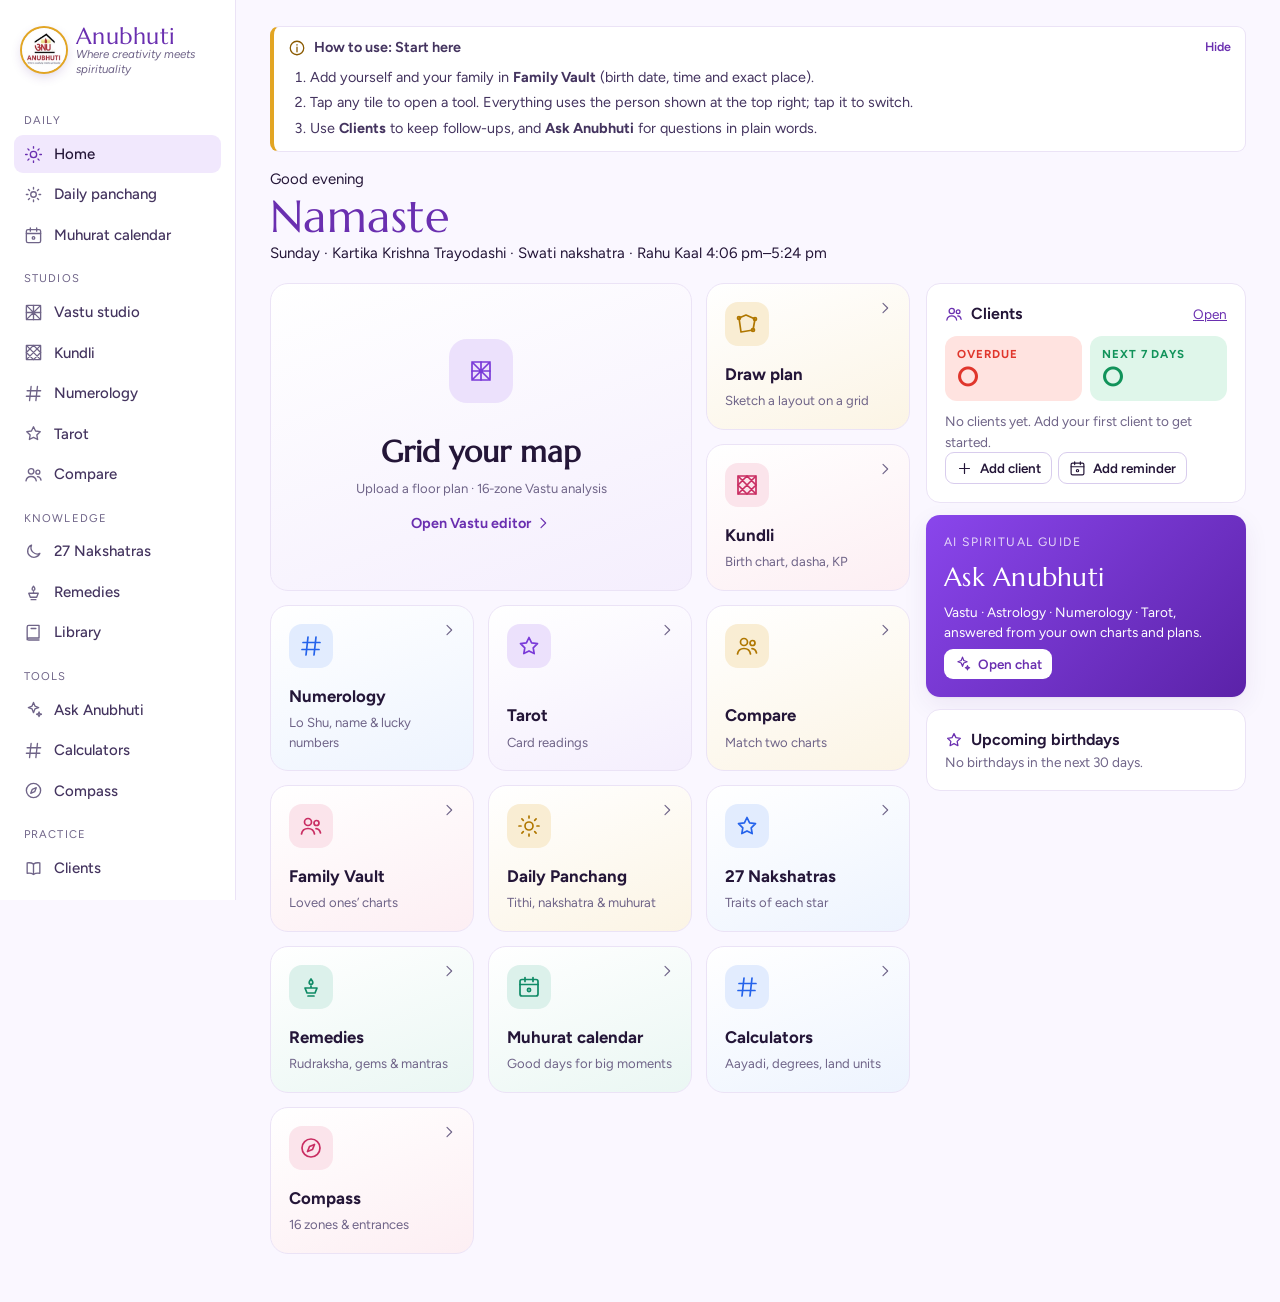
==== index.html @ c7dec397 "Publish Anubhuti Vastu, Jyotish, numerology and tarot studio as a static site for GitHub Pages (buil" ====
<!doctype html>
<html lang="en">
<head>
<meta charset="utf-8">
<meta name="viewport" content="width=device-width,initial-scale=1,viewport-fit=cover">
<style>:root{padding-top:env(safe-area-inset-top,0px);padding-bottom:env(safe-area-inset-bottom,0px)}[hidden]{display:none!important}img{max-width:100%}</style>
<link rel="manifest" href="manifest.webmanifest">
<link rel="icon" href="icon-192.png" type="image/png">
<link rel="apple-touch-icon" href="icon-192.png">
<meta name="apple-mobile-web-app-capable" content="yes">
<meta name="mobile-web-app-capable" content="yes">
<meta name="apple-mobile-web-app-title" content="Anubhuti">
<script>if ("serviceWorker" in navigator && (location.protocol === "https:" || location.hostname === "localhost")) navigator.serviceWorker.register("sw.js").catch(function () {});</script>
<title>Anubhuti</title>
<meta name="claude:viewport-fit-sides" content="cover">
<meta name="description" content="Anubhuti: Vastu, Jyotish, numerology and tarot studio. Where creativity meets spirituality. Panchang, kundli, dasha, floor plan analysis, muhurat and an AI guide.">
<meta name="theme-color" content="#faf7ff" media="(prefers-color-scheme: light)">
<meta name="theme-color" content="#130b22" media="(prefers-color-scheme: dark)">
<link rel="preconnect" href="https://fonts.googleapis.com">
<link rel="preconnect" href="https://fonts.gstatic.com" crossorigin>
<link rel="stylesheet" href="https://fonts.googleapis.com/css2?family=Figtree:wght@400;500;600;700&family=JetBrains+Mono:wght@400;500&family=Marcellus&family=Tiro+Devanagari+Hindi&display=swap">
<style>
/* Layout: a left rail of instruments + a working sheet; cards sit on drafting paper, dark mode is a night sky. */
:root {
  --bg: #faf7ff; --paper: #ffffff; --paper-2: #f8f4ff; --sunk: #f0eafa;
  --ink: #241638; --ink-2: #44345f; --muted: #6f6488; --line: #ebe3f6; --line-2: #d8cced;
  --saffron: #e2a523; --saffron-ink: #8a5a00; --saffron-soft: #fdf3dc;
  --indigo: #6a2fb0; --indigo-soft: #f1e8fd;
  --good: #11935a; --good-soft: #dff6ea; --warn: #c27c00; --warn-soft: #fff3d6; --bad: #e0362c; --bad-soft: #ffe3e0; --neutral-soft: #f1edf7;
  --el-water: #2f80ed; --el-air: #1fae6a; --el-fire: #f0532d; --el-earth: #e2a400; --el-space: #8a8fb0;
  --hero: linear-gradient(135deg, #ffffff 0%, #f6efff 55%, #fff6e3 100%);
  --brand-grad: linear-gradient(135deg, #8a46ec 0%, #5b22a8 100%);
  --font-display: 'Marcellus', 'Trajan Pro', Georgia, serif;
  --font-body: 'Figtree', 'Segoe UI', system-ui, -apple-system, sans-serif;
  --font-mono: 'JetBrains Mono', ui-monospace, 'SF Mono', Menlo, monospace;
  --font-deva: 'Tiro Devanagari Hindi', 'Noto Serif Devanagari', serif;
  --r: 10px; --r-sm: 7px;
  --shadow: 0 1px 2px rgba(20, 26, 46, .05), 0 6px 20px rgba(20, 26, 46, .06);
  --canvas-bg: #fbf9ff;
  --r: 14px; --r-sm: 9px;
  --shadow: 0 1px 2px rgba(60, 20, 110, .05), 0 8px 26px rgba(60, 20, 110, .07);
}
@media (prefers-color-scheme: dark) {
  :root:not([data-theme="light"]) {
    --bg: #130b22; --paper: #1d1233; --paper-2: #241840; --sunk: #170e2a;
    --ink: #f3eefc; --ink-2: #d8cdee; --muted: #a99cc4; --line: #33264d; --line-2: #46365f;
    --saffron: #f0bd4c; --saffron-ink: #f6cd6d; --saffron-soft: #3a2a10;
    --indigo: #c39bff; --indigo-soft: #2c1d4a;
    --good: #43c58c; --good-soft: #10301f; --warn: #e8b23f; --warn-soft: #362a0f; --bad: #f2695f; --bad-soft: #3a1614; --neutral-soft: #241a38;
    --el-water: #6aa3f0; --el-air: #52c597; --el-fire: #f27b57; --el-earth: #dcb04a; --el-space: #a3a9c0;
    --shadow: 0 1px 2px rgba(0, 0, 0, .3), 0 8px 24px rgba(0, 0, 0, .3);
    --canvas-bg: #160d27; --hero: linear-gradient(135deg, #24163d, #1d1233); --brand-grad: linear-gradient(135deg, #9a5cf5, #6a2fb0);
    color-scheme: dark;
  }
}
:root[data-theme="dark"] {
  --bg: #130b22; --paper: #1d1233; --paper-2: #241840; --sunk: #170e2a;
  --ink: #f3eefc; --ink-2: #d8cdee; --muted: #a99cc4; --line: #33264d; --line-2: #46365f;
  --saffron: #f0bd4c; --saffron-ink: #f6cd6d; --saffron-soft: #3a2a10;
  --indigo: #c39bff; --indigo-soft: #2c1d4a;
  --good: #43c58c; --good-soft: #10301f; --warn: #e8b23f; --warn-soft: #362a0f; --bad: #f2695f; --bad-soft: #3a1614; --neutral-soft: #241a38;
  --el-water: #6aa3f0; --el-air: #52c597; --el-fire: #f27b57; --el-earth: #dcb04a; --el-space: #a3a9c0;
  --shadow: 0 1px 2px rgba(0, 0, 0, .3), 0 8px 24px rgba(0, 0, 0, .3);
  --canvas-bg: #160d27; --hero: linear-gradient(135deg, #24163d, #1d1233); --brand-grad: linear-gradient(135deg, #9a5cf5, #6a2fb0);
  color-scheme: dark;
}

* { box-sizing: border-box; }
html, body { margin: 0; }
body { background: var(--bg) radial-gradient(circle at 100% 0, color-mix(in srgb, var(--indigo) 8%, transparent), transparent 45%) fixed, var(--bg) radial-gradient(circle at 0 100%, color-mix(in srgb, var(--saffron) 9%, transparent), transparent 45%) fixed; background-color: var(--bg); color: var(--ink); font-family: var(--font-body); font-size: 15px; line-height: 1.5; -webkit-font-smoothing: antialiased; }
body::before { content: ""; position: fixed; inset: 0 0 auto; height: env(safe-area-inset-top, 0px); z-index: 30; background: var(--bg); }
h1, h2, h3, h4 { margin: 0; text-wrap: balance; color: var(--ink); }
h1 { font-family: var(--font-display); font-weight: 400; font-size: clamp(1.7rem, 2.6vw, 2.2rem); letter-spacing: .01em; line-height: 1.15; }
h2 { font-family: var(--font-display); font-weight: 400; font-size: 1.35rem; letter-spacing: .01em; }
h3 { font-size: 1rem; font-weight: 650; }
h4 { font-size: .8rem; font-weight: 650; text-transform: uppercase; letter-spacing: .08em; color: var(--muted); }
p { margin: 0; }
a { color: var(--indigo); }
button, input, select, textarea { font: inherit; color: inherit; }
:focus-visible { outline: 2px solid var(--saffron); outline-offset: 2px; border-radius: 4px; }
.mono, .num { font-family: var(--font-mono); font-variant-numeric: tabular-nums; font-size: .92em; }
.deva { font-family: var(--font-deva); }
.muted { color: var(--muted); }
.small { font-size: .85rem; }
.tiny { font-size: .76rem; }
.nowrap { white-space: nowrap; }
.stack { display: flex; flex-direction: column; gap: 12px; }
.stack-sm { display: flex; flex-direction: column; gap: 6px; }
.row { display: flex; align-items: center; gap: 10px; flex-wrap: wrap; }
.row-between { display: flex; align-items: center; justify-content: space-between; gap: 10px; flex-wrap: wrap; }
.grow { flex: 1 1 auto; min-width: 0; }
.sr { position: absolute; width: 1px; height: 1px; overflow: hidden; clip: rect(0 0 0 0); white-space: nowrap; }

/* ---------- shell ---------- */
.app { display: grid; grid-template-columns: 236px minmax(0, 1fr); min-height: 100vh; }
.rail { position: sticky; top: env(safe-area-inset-top, 0px); height: calc(100vh - env(safe-area-inset-top, 0px) - env(safe-area-inset-bottom, 0px)); display: flex; flex-direction: column; gap: 4px; padding: 20px 14px 14px max(14px, env(safe-area-inset-left, 0px)); border-right: 1px solid var(--line); background: var(--paper); overflow-y: auto; }
.brand { display: flex; align-items: center; gap: 10px; padding: 4px 8px 18px; text-decoration: none; color: var(--ink); }
.brand-mark { width: 44px; height: 44px; flex: none; border-radius: 50%; box-shadow: 0 0 0 2px var(--saffron), 0 4px 12px rgba(80, 30, 140, .2); background: #fff; object-fit: cover; }
.brand-name { font-family: var(--font-display); font-size: 1.45rem; line-height: 1; letter-spacing: .02em; }
.brand-sub { color: var(--muted); font-size: .72rem; line-height: 1.25; font-style: italic; }
.brand-name { color: var(--indigo); }
.nav { display: flex; flex-direction: column; gap: 2px; }
.nav-label { font-size: .7rem; text-transform: uppercase; letter-spacing: .1em; color: var(--muted); padding: 14px 10px 4px; }
.nav a { display: flex; align-items: center; gap: 11px; padding: 8px 10px; border-radius: var(--r-sm); color: var(--ink-2); text-decoration: none; font-weight: 500; }
.nav a svg { width: 19px; height: 19px; flex: none; color: var(--muted); }
.nav a:hover { background: var(--paper-2); }
.nav a[aria-current="page"] { background: var(--indigo-soft); color: var(--ink); }
.nav a[aria-current="page"] svg { color: var(--indigo); }
.rail-foot { margin-top: auto; display: flex; flex-direction: column; gap: 8px; padding-top: 12px; }
.sync { display: flex; align-items: center; gap: 8px; font-size: .78rem; color: var(--muted); padding: 0 10px; }
.sync .dot { width: 7px; height: 7px; border-radius: 50%; background: var(--line-2); flex: none; }
.sync.cloud .dot { background: var(--good); }
.who { display: flex; align-items: center; gap: 10px; padding: 8px 10px; border-radius: var(--r-sm); border: 1px solid var(--line); background: var(--paper-2); cursor: pointer; text-align: left; width: 100%; }
.who:hover { border-color: var(--line-2); }
.avatar { width: 30px; height: 30px; border-radius: 50%; display: grid; place-items: center; font-weight: 700; font-size: .85rem; flex: none; background: var(--saffron-soft); color: var(--saffron-ink); }
.main { min-width: 0; padding-block: 26px 48px; padding-left: max(16px, env(safe-area-inset-left, 0px)); padding-right: max(16px, env(safe-area-inset-right, 0px)); }
.main-inner { max-width: 1240px; margin: 0 auto; padding: 0 clamp(0px, 2vw, 18px); }
.topbar { display: none; }
.tabbar { display: none; }

.page-head { display: flex; align-items: flex-end; justify-content: space-between; gap: 16px; flex-wrap: wrap; margin-bottom: 20px; }
.page-head .kicker { font-size: .78rem; text-transform: uppercase; letter-spacing: .12em; color: var(--saffron-ink); font-weight: 650; margin-bottom: 4px; }
.page-head p.lede { color: var(--muted); max-width: 62ch; margin-top: 6px; }

/* ---------- surfaces ---------- */
.card { background: var(--paper); border: 1px solid var(--line); border-radius: var(--r); padding: 18px; min-width: 0; }
.card.flat { box-shadow: none; }
.card.raised { box-shadow: var(--shadow); background: var(--hero); }
.card.raised .tithi-big { color: var(--saffron-ink); }
.card-head { display: flex; align-items: baseline; justify-content: space-between; gap: 10px; margin-bottom: 12px; flex-wrap: wrap; }
.grid { display: grid; gap: 16px; }
.g2 { grid-template-columns: repeat(2, minmax(0, 1fr)); }
.g3 { grid-template-columns: repeat(3, minmax(0, 1fr)); }
.g4 { grid-template-columns: repeat(4, minmax(0, 1fr)); }
.span2 { grid-column: span 2; }
.sep { height: 1px; background: var(--line); margin: 4px 0; border: 0; }
.kv { display: grid; grid-template-columns: auto 1fr; gap: 6px 16px; align-items: baseline; }
.kv dt { color: var(--muted); font-size: .85rem; }
.kv dd { margin: 0; font-weight: 550; min-width: 0; }
.stat { display: flex; flex-direction: column; gap: 2px; }
.stat .label { font-size: .74rem; text-transform: uppercase; letter-spacing: .09em; color: var(--muted); }
.stat .value { font-family: var(--font-display); font-size: 1.45rem; line-height: 1.2; }
.stat .sub { font-size: .82rem; color: var(--muted); }
.empty { text-align: center; padding: 36px 16px; color: var(--muted); display: flex; flex-direction: column; align-items: center; gap: 12px; }
.empty svg { width: 40px; height: 40px; color: var(--line-2); }
.note { font-size: .82rem; color: var(--muted); border-left: 2px solid var(--line-2); padding-left: 10px; }
.callout { border-radius: var(--r-sm); padding: 10px 12px; background: var(--paper-2); border: 1px solid var(--line); font-size: .9rem; }

/* ---------- controls ---------- */
.btn { display: inline-flex; align-items: center; justify-content: center; gap: 7px; padding: 8px 14px; border-radius: var(--r-sm); border: 1px solid var(--line-2); background: var(--paper); color: var(--ink); font-weight: 600; font-size: .9rem; cursor: pointer; text-decoration: none; white-space: nowrap; min-height: 36px; }
.btn:hover { background: var(--paper-2); }
.btn svg { width: 17px; height: 17px; flex: none; }
.btn.primary { background: var(--brand-grad); border-color: transparent; color: #fff; box-shadow: 0 4px 14px color-mix(in srgb, var(--indigo) 30%, transparent); }
.btn.wide { width: 100%; border-radius: 99px; min-height: 46px; font-size: 1rem; }
.btn.primary:hover { opacity: .9; }
.btn.accent { background: var(--saffron); border-color: var(--saffron); color: #1b1203; }
.btn.ghost { border-color: transparent; background: transparent; }
.btn.ghost:hover { background: var(--paper-2); }
.btn.danger { color: var(--bad); }
.btn.sm { padding: 5px 10px; min-height: 30px; font-size: .84rem; }
.btn.icon { padding: 7px; min-width: 36px; }
.btn[disabled] { opacity: .5; cursor: not-allowed; }
.field { display: flex; flex-direction: column; gap: 5px; min-width: 0; }
.field > span { font-size: .8rem; font-weight: 600; color: var(--ink-2); }
.input, select.input, textarea.input { width: 100%; padding: 8px 11px; border-radius: var(--r-sm); border: 1px solid var(--line-2); background: var(--paper); min-height: 38px; }
textarea.input { resize: vertical; min-height: 80px; line-height: 1.45; }
.input:focus { outline: 2px solid color-mix(in srgb, var(--saffron) 55%, transparent); outline-offset: 0; border-color: var(--saffron); }
.seg { display: inline-flex; padding: 3px; border-radius: 9px; background: var(--sunk); border: 1px solid var(--line); gap: 2px; flex-wrap: wrap; }
.seg button { border: 0; background: transparent; padding: 5px 11px; border-radius: 7px; font-weight: 600; font-size: .84rem; color: var(--muted); cursor: pointer; }
.seg button svg { width: 18px; height: 18px; display: block; }
.seg button[aria-pressed="true"] { background: var(--paper); color: var(--ink); box-shadow: 0 1px 2px rgba(0, 0, 0, .1); }
.check { display: flex; align-items: center; gap: 8px; font-size: .9rem; cursor: pointer; user-select: none; }
.check input { width: 16px; height: 16px; accent-color: var(--saffron); }
.chip { display: inline-flex; align-items: center; gap: 5px; padding: 2px 9px; border-radius: 99px; font-size: .76rem; font-weight: 650; background: var(--neutral-soft); color: var(--ink-2); white-space: nowrap; }
.chip.good { background: var(--good-soft); color: var(--good); }
.chip.ok, .chip.mixed, .chip.fair { background: var(--warn-soft); color: var(--warn); }
.chip.bad, .chip.avoid { background: var(--bad-soft); color: var(--bad); }
.chip.great { background: var(--good); color: #fff; }
.chip.accent { background: var(--saffron-soft); color: var(--saffron-ink); }
.dot-q { width: 9px; height: 9px; border-radius: 50%; display: inline-block; flex: none; }
.dot-q.good { background: var(--good); } .dot-q.ok, .dot-q.neutral { background: var(--warn); } .dot-q.bad, .dot-q.avoid { background: var(--bad); }

/* tables */
.table-wrap { overflow-x: auto; border: 1px solid var(--line); border-radius: var(--r-sm); }
table.t { width: 100%; border-collapse: collapse; font-size: .88rem; }
.t th { text-align: left; font-weight: 650; font-size: .74rem; text-transform: uppercase; letter-spacing: .07em; color: var(--muted); padding: 9px 12px; background: var(--paper-2); border-bottom: 1px solid var(--line); white-space: nowrap; }
.t td { padding: 9px 12px; border-bottom: 1px solid var(--line); vertical-align: top; }
.t tr:last-child td { border-bottom: 0; }
.t tr.now td { background: var(--saffron-soft); }

/* ---------- Today ---------- */
.hero-day { display: grid; grid-template-columns: minmax(0, 1.25fr) minmax(0, 1fr); gap: 16px; }
.tithi-big { font-family: var(--font-display); font-size: clamp(1.9rem, 3.4vw, 2.6rem); line-height: 1.05; }
.moon-phase { width: 74px; height: 74px; flex: none; }
.timeline { position: relative; height: 54px; border-radius: 8px; background: var(--sunk); overflow: hidden; border: 1px solid var(--line); }
.timeline .band { position: absolute; top: 0; bottom: 0; }
.timeline .tick { position: absolute; top: 0; bottom: 0; width: 1px; background: var(--line-2); }
.timeline .now { position: absolute; top: -2px; bottom: -2px; width: 2px; background: var(--ink); }
.timeline .now::after { content: ""; position: absolute; top: -4px; left: -4px; width: 10px; height: 10px; border-radius: 50%; background: var(--ink); }
.tl-labels { position: relative; height: 18px; font-size: .72rem; color: var(--muted); }
.tl-labels span { position: absolute; transform: translateX(-50%); white-space: nowrap; }
.legend { display: flex; gap: 14px; flex-wrap: wrap; font-size: .8rem; color: var(--muted); }
.legend i { display: inline-block; width: 10px; height: 10px; border-radius: 3px; margin-right: 5px; vertical-align: -1px; }
.chog { display: grid; grid-template-columns: repeat(8, minmax(0, 1fr)); gap: 4px; }
.chog div { border-radius: 6px; padding: 6px 4px; text-align: center; font-size: .74rem; border: 1px solid transparent; }
.chog .good { background: var(--good-soft); color: var(--good); } .chog .ok { background: var(--warn-soft); color: var(--warn); } .chog .bad { background: var(--bad-soft); color: var(--bad); }
.chog .is-now { border-color: var(--ink); font-weight: 700; }
.chog b { display: block; font-size: .8rem; }
.planet-strip { display: grid; grid-template-columns: repeat(9, minmax(0, 1fr)); gap: 6px; }
.planet-strip > div { background: var(--paper-2); border: 1px solid var(--line); border-radius: 8px; padding: 8px 6px; text-align: center; min-width: 0; }
.planet-strip .pg { font-family: var(--font-display); font-size: 1.05rem; }
.planet-strip .ps { font-size: .74rem; color: var(--muted); white-space: nowrap; overflow: hidden; text-overflow: ellipsis; }

/* ---------- Vastu ---------- */
.vastu { display: grid; grid-template-columns: minmax(0, 1fr) 360px; gap: 16px; align-items: start; }
.stage { position: relative; background: var(--canvas-bg); border: 1px solid var(--line); border-radius: var(--r); overflow: hidden; height: min(74vh, 760px); min-height: 420px; touch-action: none; }
.stage canvas { display: block; width: 100%; height: 100%; cursor: grab; }
.stage canvas.placing { cursor: crosshair; }
.stage-tools { position: absolute; top: 10px; left: 10px; display: flex; gap: 6px; flex-wrap: wrap; z-index: 2; }
.stage-tools.right { left: auto; right: 10px; }
.stage-tools .btn { background: color-mix(in srgb, var(--paper) 92%, transparent); backdrop-filter: blur(6px); }
.stage-hint { position: absolute; bottom: 10px; left: 50%; transform: translateX(-50%); background: var(--ink); color: var(--paper); padding: 6px 12px; border-radius: 99px; font-size: .8rem; z-index: 2; white-space: nowrap; max-width: calc(100% - 20px); overflow: hidden; text-overflow: ellipsis; }
.score-ring { width: 64px; height: 64px; flex: none; }
.panel { display: flex; flex-direction: column; gap: 14px; }
.panel .card { padding: 14px; }
.tabs { display: flex; flex-wrap: wrap; gap: 2px 4px; border-bottom: 1px solid var(--line); margin: -2px 0 12px; }
.tabs button { border: 0; background: none; padding: 8px 10px; font-weight: 600; color: var(--muted); border-bottom: 2px solid transparent; cursor: pointer; white-space: nowrap; font-size: .9rem; }
.tabs button[aria-selected="true"] { color: var(--ink); border-bottom-color: var(--saffron); }
.steps { display: flex; flex-direction: column; gap: 6px; }
.step { display: flex; align-items: center; gap: 10px; width: 100%; text-align: left; padding: 9px 10px; border-radius: 10px; border: 1px solid var(--line); background: var(--paper-2); cursor: pointer; font-weight: 600; font-size: .92rem; color: var(--ink-2); }
.step > svg { width: 18px; height: 18px; color: var(--muted); flex: none; }
.step .step-n { width: 26px; height: 26px; border-radius: 50%; display: grid; place-items: center; background: var(--sunk); color: var(--ink-2); font-size: .8rem; font-weight: 700; flex: none; }
.step .step-n svg { width: 15px; height: 15px; }
.step.ok .step-n { background: var(--good); color: #fff; }
.step.open { border-color: var(--saffron); background: var(--saffron-soft); color: var(--ink); box-shadow: inset 0 0 0 1px var(--saffron); }
.step.open .step-n:not(:has(svg)) { background: var(--saffron); color: #fff; }
.step-body { padding: 8px 4px 12px 8px; }
.dial { width: 132px; height: 132px; flex: none; touch-action: none; cursor: grab; }
.bars { display: flex; flex-direction: column; gap: 4px; }
.bar-row { display: grid; grid-template-columns: 38px minmax(0, 1fr) 48px; align-items: center; gap: 8px; font-size: .8rem; cursor: pointer; border-radius: 6px; padding: 2px 4px; }
.bar-row:hover, .bar-row.sel { background: var(--paper-2); }
.bar-row .track { position: relative; height: 14px; background: var(--sunk); border-radius: 4px; overflow: visible; }
.bar-row .fill { position: absolute; left: 0; top: 0; bottom: 0; border-radius: 4px; }
.bar-row .ideal { position: absolute; top: -3px; bottom: -3px; width: 2px; background: var(--ink); opacity: .55; }
.room-palette { display: grid; grid-template-columns: repeat(2, minmax(0, 1fr)); gap: 6px; }
.room-palette button { display: flex; align-items: center; gap: 7px; text-align: left; padding: 7px 9px; border-radius: 7px; border: 1px solid var(--line); background: var(--paper); cursor: pointer; font-size: .82rem; font-weight: 550; min-width: 0; }
.room-palette button span { overflow: hidden; text-overflow: ellipsis; white-space: nowrap; }
.room-palette button[aria-pressed="true"] { border-color: var(--saffron); background: var(--saffron-soft); }
.room-palette svg { width: 16px; height: 16px; flex: none; color: var(--muted); }
.issue { display: flex; gap: 9px; align-items: flex-start; font-size: .87rem; padding: 7px 0; border-bottom: 1px dashed var(--line); }
.issue:last-child { border-bottom: 0; }
.issue .dot-q { margin-top: 6px; }
.zone-card { border-left: 3px solid var(--line-2); padding-left: 12px; }

/* ---------- Kundli ---------- */
.charts { display: grid; grid-template-columns: repeat(2, minmax(0, 1fr)); gap: 16px; }
.chart-svg { width: 100%; height: auto; max-width: 440px; display: block; margin: 0 auto; }
.chart-svg text { font-family: var(--font-body); }
.dasha-list { display: flex; flex-direction: column; gap: 6px; }
.dasha-row { display: grid; grid-template-columns: 96px minmax(0, 1fr) auto; gap: 10px; align-items: center; padding: 7px 10px; border-radius: 8px; border: 1px solid var(--line); background: var(--paper); cursor: pointer; text-align: left; width: 100%; }
.dasha-row.now { border-color: var(--saffron); background: var(--saffron-soft); }
.dasha-row .bar { height: 6px; border-radius: 3px; background: var(--sunk); position: relative; overflow: hidden; }
.dasha-row .bar i { position: absolute; left: 0; top: 0; bottom: 0; background: var(--saffron); }
.yoga { display: flex; gap: 10px; padding: 10px 0; border-bottom: 1px solid var(--line); }
.yoga:last-child { border-bottom: 0; }

/* ---------- Numerology ---------- */
.loshu { display: grid; grid-template-columns: repeat(3, 1fr); gap: 6px; width: min(100%, 300px); aspect-ratio: 1; max-width: 100%; }
.loshu div { border-radius: 10px; display: grid; place-items: center; font-family: var(--font-display); font-size: 1.5rem; background: var(--paper-2); border: 1px solid var(--line); position: relative; }
.loshu div.has { background: var(--indigo-soft); border-color: color-mix(in srgb, var(--indigo) 30%, var(--line)); color: var(--ink); }
.loshu div.miss { color: var(--line-2); border-style: dashed; }
.loshu div small { position: absolute; top: 6px; right: 8px; font-family: var(--font-body); font-size: .7rem; color: var(--muted); }
.bignum { font-family: var(--font-display); font-size: 2.6rem; line-height: 1; color: var(--saffron-ink); }
.letters { display: flex; flex-wrap: wrap; gap: 3px; }
.letters span { display: inline-flex; flex-direction: column; align-items: center; min-width: 22px; padding: 3px 2px; border-radius: 5px; background: var(--paper-2); font-size: .8rem; font-weight: 600; }
.letters span i { font-style: normal; font-size: .68rem; color: var(--muted); font-family: var(--font-mono); }

/* ---------- Calendar ---------- */
.cal { display: grid; grid-template-columns: repeat(7, minmax(0, 1fr)); gap: 6px; }
.cal .dow { font-size: .72rem; text-transform: uppercase; letter-spacing: .08em; color: var(--muted); text-align: center; padding: 4px 0; }
.cal .day { min-height: 96px; border: 1px solid var(--line); border-radius: 8px; background: var(--paper); padding: 6px 7px; display: flex; flex-direction: column; gap: 2px; text-align: left; cursor: pointer; min-width: 0; }
.cal .day:hover { border-color: var(--line-2); }
.cal .day.today { border-color: var(--ink); box-shadow: inset 0 0 0 1px var(--ink); }
.cal .day.sel { background: var(--indigo-soft); }
.cal .day.lvl-great { background: color-mix(in srgb, var(--good) 22%, var(--paper)); }
.cal .day.lvl-good { background: var(--good-soft); }
.cal .day.lvl-avoid { opacity: .55; }
.cal .d { font-family: var(--font-display); font-size: 1.15rem; line-height: 1; }
.cal .tn { font-size: .7rem; color: var(--muted); overflow: hidden; text-overflow: ellipsis; white-space: nowrap; }
.cal .tags { display: flex; flex-wrap: wrap; gap: 3px; margin-top: auto; }
.cal .tags span { font-size: .62rem; font-weight: 700; padding: 1px 5px; border-radius: 4px; background: var(--saffron-soft); color: var(--saffron-ink); white-space: nowrap; overflow: hidden; text-overflow: ellipsis; max-width: 100%; }
.cal .blank { visibility: hidden; }

/* ---------- Ask ---------- */
.ask { display: grid; grid-template-columns: minmax(0, 1fr) 300px; gap: 16px; align-items: start; }
.chat { display: flex; flex-direction: column; gap: 14px; min-height: 360px; }
.msg { max-width: 82ch; }
.msg.user { align-self: flex-end; background: var(--indigo-soft); padding: 10px 14px; border-radius: 14px 14px 4px 14px; max-width: min(82ch, 90%); }
.msg.bot { align-self: flex-start; }
.msg.bot .body { line-height: 1.6; }
.msg.bot .body p + p, .msg.bot .body ul, .msg.bot .body ol { margin-top: 8px; }
.msg.bot .body ul, .msg.bot .body ol { padding-left: 20px; margin-bottom: 0; }
.msg.bot .body h3, .msg.bot .body h4 { margin-top: 10px; }
.msg .tools-used { font-size: .75rem; color: var(--muted); margin-top: 6px; }
.composer { position: sticky; bottom: 0; background: var(--bg); padding: 10px 0 0; }
.composer .box { display: flex; gap: 8px; align-items: flex-end; background: var(--paper); border: 1px solid var(--line-2); border-radius: 14px; padding: 8px; }
.composer textarea { flex: 1; border: 0; background: transparent; resize: none; min-height: 40px; max-height: 180px; padding: 8px; outline: none; }
.suggest { display: flex; flex-wrap: wrap; gap: 6px; }
.suggest button { border: 1px solid var(--line); background: var(--paper); border-radius: 99px; padding: 6px 12px; font-size: .84rem; cursor: pointer; text-align: left; }
.suggest button:hover { border-color: var(--saffron); }
.thinking { display: inline-flex; gap: 4px; align-items: center; color: var(--muted); font-size: .9rem; }
.thinking i { width: 6px; height: 6px; border-radius: 50%; background: var(--saffron); animation: pulse 1.2s infinite ease-in-out; }
.thinking i:nth-child(2) { animation-delay: .2s; } .thinking i:nth-child(3) { animation-delay: .4s; }
@keyframes pulse { 0%, 100% { opacity: .25; transform: scale(.8); } 50% { opacity: 1; transform: scale(1); } }

/* ---------- Compass ---------- */
.compass-wrap { display: grid; grid-template-columns: minmax(0, 1fr) 320px; gap: 16px; align-items: start; }
.compass-svg { width: min(100%, 520px); height: auto; display: block; margin: 0 auto; }

/* ---------- Library ---------- */
.lib-grid { display: grid; grid-template-columns: repeat(auto-fill, minmax(260px, 1fr)); gap: 12px; }
.lib-item { background: var(--paper); border: 1px solid var(--line); border-radius: var(--r-sm); padding: 14px; display: flex; flex-direction: column; gap: 6px; min-width: 0; }
.lib-item .t1 { display: flex; align-items: baseline; justify-content: space-between; gap: 8px; }

/* ---------- People ---------- */
.people { display: grid; grid-template-columns: repeat(auto-fill, minmax(260px, 1fr)); gap: 12px; }
.person { display: flex; gap: 12px; align-items: flex-start; }
.person.active { border-color: var(--saffron); box-shadow: inset 0 0 0 1px var(--saffron); }

/* ---------- sheet / toast ---------- */
.sheet-back { position: fixed; inset: 0; background: rgba(8, 11, 20, .45); z-index: 50; display: flex; align-items: center; justify-content: center; padding: max(16px, env(safe-area-inset-top, 0px)) max(16px, env(safe-area-inset-right, 0px)) max(16px, env(safe-area-inset-bottom, 0px)) max(16px, env(safe-area-inset-left, 0px)); }
.sheet { background: var(--paper); border-radius: 14px; border: 1px solid var(--line); box-shadow: var(--shadow); width: min(560px, 100%); max-height: 100%; overflow-y: auto; padding: 20px; }
.sheet h2 { margin-bottom: 14px; }
.sheet-actions { display: flex; justify-content: flex-end; gap: 8px; margin-top: 18px; flex-wrap: wrap; }
.toast { position: fixed; left: 50%; bottom: calc(24px + env(safe-area-inset-bottom, 0px)); transform: translateX(-50%); background: var(--ink); color: var(--paper); padding: 10px 16px; border-radius: 10px; z-index: 60; font-size: .9rem; max-width: min(520px, calc(100% - 32px)); box-shadow: var(--shadow); }
.combo { position: relative; }
.combo-list { position: absolute; left: 0; right: 0; top: calc(100% + 4px); background: var(--paper); border: 1px solid var(--line-2); border-radius: 8px; box-shadow: var(--shadow); max-height: 240px; overflow-y: auto; z-index: 5; }
.combo-list button { display: block; width: 100%; text-align: left; padding: 7px 11px; border: 0; background: none; cursor: pointer; font-size: .88rem; }
.combo-list button:hover, .combo-list button.hi { background: var(--paper-2); }

/* ---------- responsive ---------- */
@media (max-width: 1100px) {
  .vastu { grid-template-columns: minmax(0, 1fr); }
  .ask { grid-template-columns: minmax(0, 1fr); }
  .compass-wrap { grid-template-columns: minmax(0, 1fr); }
  .g4 { grid-template-columns: repeat(2, minmax(0, 1fr)); }
}
@media (max-width: 900px) {
  .app { grid-template-columns: minmax(0, 1fr); }
  .rail { display: none; }
  .topbar { display: flex; align-items: center; justify-content: space-between; gap: 10px; position: sticky; top: env(safe-area-inset-top, 0px); z-index: 20; background: color-mix(in srgb, var(--bg) 92%, transparent); backdrop-filter: blur(8px); padding: 10px max(16px, env(safe-area-inset-right, 0px)) 10px max(16px, env(safe-area-inset-left, 0px)); border-bottom: 1px solid var(--line); }
  .topbar .brand { padding: 0; }
  .topbar .brand-mark { width: 30px; height: 30px; }
  .topbar .who { width: auto; padding: 4px 10px 4px 4px; }
  .main { padding-block: 18px calc(88px + env(safe-area-inset-bottom, 0px)); }
  .tabbar { display: grid; grid-template-columns: repeat(6, minmax(0, 1fr)); position: fixed; left: 0; right: 0; bottom: 0; z-index: 25; background: var(--paper); border-top: 1px solid var(--line); padding: 6px max(6px, env(safe-area-inset-right, 0px)) calc(6px + env(safe-area-inset-bottom, 0px)) max(6px, env(safe-area-inset-left, 0px)); }
  .tabbar a, .tabbar button { display: flex; flex-direction: column; align-items: center; gap: 2px; padding: 4px 2px; font-size: .68rem; font-weight: 600; color: var(--muted); text-decoration: none; border: 0; background: none; cursor: pointer; }
  .tabbar svg { width: 21px; height: 21px; }
  .tabbar [aria-current="page"] { color: var(--ink); }
  .tabbar [aria-current="page"] svg { color: var(--saffron); }
  .hero-day, .charts, .g2, .g3 { grid-template-columns: minmax(0, 1fr); }
  .span2 { grid-column: auto; }
  .planet-strip { grid-template-columns: repeat(5, minmax(0, 1fr)); }
  .stage { height: 62vh; min-height: 360px; }
  .cal .day { min-height: 64px; padding: 4px; }
  .cal .tn { display: none; }
  .cal .tags span { font-size: 0; width: 7px; height: 7px; padding: 0; border-radius: 50%; background: var(--saffron); }
}
@media (max-width: 520px) {
  .g4 { grid-template-columns: minmax(0, 1fr); }
  .chog { grid-template-columns: repeat(4, minmax(0, 1fr)); }
  .planet-strip { grid-template-columns: repeat(3, minmax(0, 1fr)); }
  .room-palette { grid-template-columns: minmax(0, 1fr); }
  .dasha-row { grid-template-columns: 78px minmax(0, 1fr); }
  .dasha-row > :last-child { grid-column: 1 / -1; }
}
@media (prefers-reduced-motion: reduce) { * { animation: none !important; transition: none !important; } }
@media print { .rail, .tabbar, .topbar, .no-print { display: none !important; } .app { display: block; } body { background: #fff; } }

/* ---------- Anubhuti additions ---------- */
#guide:empty { display: none; }
.guide { background: var(--paper); border: 1px solid var(--line); border-left: 4px solid var(--saffron); border-radius: var(--r-sm); padding: 10px 14px; margin-bottom: 16px; font-size: .9rem; }
.guide summary { cursor: pointer; display: flex; align-items: center; gap: 8px; font-weight: 650; color: var(--ink-2); list-style: none; }
.guide summary::-webkit-details-marker { display: none; }
.guide summary svg { width: 18px; height: 18px; color: var(--saffron-ink); }
.guide summary::after { content: "Show"; margin-left: auto; font-size: .78rem; color: var(--indigo); font-weight: 600; }
.guide[open] summary::after { content: "Hide"; }
.guide ol { margin: 8px 0 2px; padding-left: 22px; display: grid; gap: 4px; color: var(--ink-2); }
.page-head.center { justify-content: center; text-align: center; }
.page-head.center .lede { margin-left: auto; margin-right: auto; }
.home-hero { margin-bottom: 18px; }
.home-hero h1 { font-size: clamp(2rem, 4vw, 2.8rem); color: var(--indigo); }
.home-grid { display: grid; grid-template-columns: minmax(0, 1fr) 320px; gap: 16px; align-items: start; }
.tiles { display: grid; grid-template-columns: repeat(3, minmax(0, 1fr)); gap: 14px; }
.tile { position: relative; display: flex; flex-direction: column; gap: 4px; padding: 18px; min-height: 136px; border-radius: 18px; border: 1px solid var(--line); text-decoration: none; color: var(--ink); background: var(--paper); transition: transform .15s ease, box-shadow .15s ease; }
.tile:hover { transform: translateY(-2px); box-shadow: var(--shadow); }
.tile.big { grid-column: span 2; grid-row: span 2; justify-content: center; align-items: center; text-align: center; min-height: 286px; }
.tile.big .tile-t { font-family: var(--font-display); font-size: 1.9rem; }
.tile-ic { width: 44px; height: 44px; border-radius: 13px; display: grid; place-items: center; margin-bottom: auto; }
.tile.big .tile-ic { width: 64px; height: 64px; border-radius: 18px; margin: 0 0 10px; }
.tile-ic svg { width: 24px; height: 24px; }
.tile-t { font-weight: 700; font-size: 1.05rem; margin-top: 12px; }
.tile-s { font-size: .82rem; color: var(--muted); }
.tile-go { position: absolute; top: 16px; right: 16px; color: var(--muted); }
.tile-go svg, .tile-cta svg { width: 16px; height: 16px; }
.tile-cta { margin-top: 10px; display: inline-flex; gap: 4px; align-items: center; font-weight: 650; color: var(--indigo); font-size: .9rem; }
.tone-violet { background: linear-gradient(160deg, var(--paper), color-mix(in srgb, #8a46ec 9%, var(--paper))); } .tone-violet .tile-ic { background: color-mix(in srgb, #8a46ec 16%, var(--paper)); color: #7a3ad8; }
.tone-gold { background: linear-gradient(160deg, var(--paper), color-mix(in srgb, #e2a523 12%, var(--paper))); } .tone-gold .tile-ic { background: color-mix(in srgb, #e2a523 20%, var(--paper)); color: #b07700; }
.tone-rose { background: linear-gradient(160deg, var(--paper), color-mix(in srgb, #e5487a 9%, var(--paper))); } .tone-rose .tile-ic { background: color-mix(in srgb, #e5487a 15%, var(--paper)); color: #c92d62; }
.tone-sky { background: linear-gradient(160deg, var(--paper), color-mix(in srgb, #3b82f6 9%, var(--paper))); } .tone-sky .tile-ic { background: color-mix(in srgb, #3b82f6 15%, var(--paper)); color: #2563eb; }
.tone-mint { background: linear-gradient(160deg, var(--paper), color-mix(in srgb, #16a37a 9%, var(--paper))); } .tone-mint .tile-ic { background: color-mix(in srgb, #16a37a 15%, var(--paper)); color: #0f8a66; }
.side-card h3 { display: flex; align-items: center; gap: 8px; }
.side-card h3 svg { width: 18px; height: 18px; color: var(--indigo); }
.mini-stat { border-radius: 12px; padding: 10px 12px; display: flex; flex-direction: column; }
.mini-stat span { font-size: .72rem; text-transform: uppercase; letter-spacing: .08em; font-weight: 700; }
.mini-stat b { font-family: var(--font-display); font-size: 1.6rem; line-height: 1.1; }
.mini-stat.bad { background: var(--bad-soft); color: var(--bad); } .mini-stat.good { background: var(--good-soft); color: var(--good); }
.ask-card { display: flex; flex-direction: column; gap: 6px; background: var(--brand-grad); color: #fff; border: 0; text-decoration: none; box-shadow: var(--shadow); }
.ask-card h2 { color: #fff; font-size: 1.6rem; }
.spreads { display: grid; grid-template-columns: repeat(auto-fill, minmax(170px, 1fr)); gap: 10px; }
.spread { text-align: left; padding: 12px 14px; border-radius: 14px; border: 1px solid var(--line); background: var(--paper); cursor: pointer; display: flex; flex-direction: column; gap: 2px; }
.spread span { font-size: .78rem; color: var(--muted); }
.spread[aria-pressed="true"] { border-color: var(--indigo); box-shadow: inset 0 0 0 1px var(--indigo); background: var(--indigo-soft); }
.tspread { display: flex; flex-wrap: wrap; justify-content: center; gap: 16px; padding: 10px 0; }
.tslot { display: flex; flex-direction: column; align-items: center; gap: 6px; width: 132px; animation: deal .45s ease both; }
@keyframes deal { from { opacity: 0; transform: translateY(14px) rotateY(80deg); } to { opacity: 1; transform: none; } }
.tpos { font-size: .74rem; font-weight: 700; color: var(--indigo); text-align: center; min-height: 2.2em; }
.tcard { width: 120px; aspect-ratio: 5 / 8; max-width: 100%; border-radius: 12px; padding: 6px; background: linear-gradient(160deg, #fff, #f6efff); border: 2px solid color-mix(in srgb, var(--cc) 60%, #d9b45a); box-shadow: 0 6px 16px rgba(60, 20, 110, .15); color: var(--cc); }
.tcard .tc-in { height: 100%; border: 1px solid color-mix(in srgb, #d9b45a 70%, transparent); border-radius: 8px; display: flex; flex-direction: column; align-items: center; justify-content: space-between; padding: 8px 4px; position: relative; }
.tcard svg { width: 56px; height: 56px; }
.tc-num { font-family: var(--font-display); font-size: 1.1rem; }
.tc-name { font-size: .7rem; font-weight: 700; text-align: center; color: #3a2a55; line-height: 1.2; }
.tcard.rev .tc-in { transform: rotate(180deg); }
.tcard.back { background: radial-gradient(circle, #e9c46a 0 6%, transparent 7%), repeating-conic-gradient(from 0deg, #5b22a8 0 15deg, #7a3ad8 15deg 30deg); border-color: #e2a523; }
.tcard.back .tc-in { visibility: hidden; }
.tmeanings { margin-top: 6px; }
.ai-body { margin-top: 6px; line-height: 1.6; }
.ai-body p + p { margin-top: 8px; }
.compare-form { max-width: 980px; margin: 0 auto; }
.score-card h2 { color: var(--indigo); }
.ring-big { --p: 50; width: 110px; height: 110px; border-radius: 50%; flex: none; display: grid; place-items: center; background: conic-gradient(var(--indigo) calc(var(--p) * 1%), var(--sunk) 0); }
.ring-big span { width: 86px; height: 86px; border-radius: 50%; background: var(--paper); display: grid; place-items: center; font-family: var(--font-display); font-size: 1.8rem; }
.ring-big small { font-size: .8rem; color: var(--muted); }
.bday-strip { display: flex; gap: 10px; overflow-x: auto; padding-bottom: 6px; margin-bottom: 14px; }
.bday { display: flex; gap: 8px; align-items: center; padding: 8px 12px; border-radius: 99px; background: var(--saffron-soft); border: 1px solid color-mix(in srgb, var(--saffron) 40%, transparent); white-space: nowrap; }
.lib-item.nak.mine { border-color: var(--saffron); box-shadow: inset 0 0 0 1px var(--saffron); }
.remedy { border: 1px solid var(--line); border-radius: 12px; padding: 12px; background: var(--paper-2); display: flex; flex-direction: column; gap: 8px; }
.client { display: flex; gap: 12px; padding: 12px 0; border-bottom: 1px dashed var(--line); }
.client:last-child { border-bottom: 0; }
.empty.dashed { border: 2px dashed var(--line-2); background: transparent; }
.milan-tabs { position: sticky; top: 0; background: var(--paper); z-index: 1; }
.milan-tabs button { font-size: .78rem; letter-spacing: .06em; }
.milan-tabs button[aria-selected="true"] { border-bottom-color: var(--bad); }
.milan-text { max-width: 70ch; margin: 0 auto; font-size: 1rem; line-height: 1.7; text-align: justify; }
.milan-total { font-family: var(--font-display); font-size: 1.8rem; color: var(--indigo); margin-right: 2px; }
.milan-t tbody tr:nth-child(odd) td { background: var(--paper-2); }
.milan-t tfoot td { padding: 12px; border-top: 2px solid var(--line-2); }
@media (max-width: 1100px) { .home-grid { grid-template-columns: minmax(0, 1fr); } }
@media (max-width: 760px) { .tiles { grid-template-columns: repeat(2, minmax(0, 1fr)); } .tile.big { grid-row: auto; min-height: 200px; } }
@media (max-width: 420px) { .tslot { width: 104px; } .tcard { width: 96px; } .tcard svg { width: 42px; height: 42px; } }
@media (max-width: 900px) {
  .tabs { flex-wrap: wrap; overflow: visible; border-bottom: 0; gap: 6px; margin-bottom: 14px; }
  .tabs button { border: 1px solid var(--line); border-radius: 99px; padding: 6px 12px; background: var(--paper); font-size: .84rem; }
  .tabs button[aria-selected="true"] { background: var(--indigo-soft); border-color: var(--indigo); color: var(--indigo); }
  .milan-tabs { position: static; }
}
@media (max-width: 900px) { :where(button, a, input, select, textarea, summary) { scroll-margin-top: 84px; scroll-margin-bottom: 100px; } }

</style>
</head>
<body>
<div id="root"><noscript>Anubhuti needs JavaScript to run.</noscript></div>
<script>
/* ---- data.js ---- */
/* Anubhuti — reference data. Traditional associations; schools differ. */
(function (G) {
  const D = (G.Disha = G.Disha || {});

  D.SIGNS = [
    { en: 'Aries', sa: 'Mesha', lord: 'Mars', el: 'Fire' },
    { en: 'Taurus', sa: 'Vrishabha', lord: 'Venus', el: 'Earth' },
    { en: 'Gemini', sa: 'Mithuna', lord: 'Mercury', el: 'Air' },
    { en: 'Cancer', sa: 'Karka', lord: 'Moon', el: 'Water' },
    { en: 'Leo', sa: 'Simha', lord: 'Sun', el: 'Fire' },
    { en: 'Virgo', sa: 'Kanya', lord: 'Mercury', el: 'Earth' },
    { en: 'Libra', sa: 'Tula', lord: 'Venus', el: 'Air' },
    { en: 'Scorpio', sa: 'Vrishchika', lord: 'Mars', el: 'Water' },
    { en: 'Sagittarius', sa: 'Dhanu', lord: 'Jupiter', el: 'Fire' },
    { en: 'Capricorn', sa: 'Makara', lord: 'Saturn', el: 'Earth' },
    { en: 'Aquarius', sa: 'Kumbha', lord: 'Saturn', el: 'Air' },
    { en: 'Pisces', sa: 'Meena', lord: 'Jupiter', el: 'Water' },
  ];

  D.NAKSHATRAS = [
    ['Ashwini', 'Ketu', 'Ashwini Kumaras'], ['Bharani', 'Venus', 'Yama'], ['Krittika', 'Sun', 'Agni'],
    ['Rohini', 'Moon', 'Brahma'], ['Mrigashira', 'Mars', 'Soma'], ['Ardra', 'Rahu', 'Rudra'],
    ['Punarvasu', 'Jupiter', 'Aditi'], ['Pushya', 'Saturn', 'Brihaspati'], ['Ashlesha', 'Mercury', 'Nagas'],
    ['Magha', 'Ketu', 'Pitris'], ['Purva Phalguni', 'Venus', 'Bhaga'], ['Uttara Phalguni', 'Sun', 'Aryaman'],
    ['Hasta', 'Moon', 'Savitar'], ['Chitra', 'Mars', 'Vishvakarma'], ['Swati', 'Rahu', 'Vayu'],
    ['Vishakha', 'Jupiter', 'Indra-Agni'], ['Anuradha', 'Saturn', 'Mitra'], ['Jyeshtha', 'Mercury', 'Indra'],
    ['Mula', 'Ketu', 'Nirriti'], ['Purva Ashadha', 'Venus', 'Apas'], ['Uttara Ashadha', 'Sun', 'Vishvedevas'],
    ['Shravana', 'Moon', 'Vishnu'], ['Dhanishta', 'Mars', 'Vasus'], ['Shatabhisha', 'Rahu', 'Varuna'],
    ['Purva Bhadrapada', 'Jupiter', 'Aja Ekapada'], ['Uttara Bhadrapada', 'Saturn', 'Ahir Budhnya'], ['Revati', 'Mercury', 'Pushan'],
  ].map(([name, lord, deity]) => ({ name, lord, deity }));

  D.PLANETS = {
    Sun: { sa: 'Surya', abbr: 'Su', day: 'Sunday', gem: 'Ruby (Manik)', metal: 'Copper', color: 'Red, saffron', mantra: 'Om Suryaya Namah', deity: 'Surya', number: 1, exalt: 0, own: [4], friends: ['Moon', 'Mars', 'Jupiter'], enemies: ['Venus', 'Saturn'] },
    Moon: { sa: 'Chandra', abbr: 'Mo', day: 'Monday', gem: 'Pearl (Moti)', metal: 'Silver', color: 'White, cream', mantra: 'Om Chandraya Namah', deity: 'Shiva / Parvati', number: 2, exalt: 1, own: [3], friends: ['Sun', 'Mercury'], enemies: [] },
    Mars: { sa: 'Mangal', abbr: 'Ma', day: 'Tuesday', gem: 'Red Coral (Moonga)', metal: 'Copper', color: 'Red', mantra: 'Om Mangalaya Namah', deity: 'Hanuman / Kartikeya', number: 9, exalt: 9, own: [0, 7], friends: ['Sun', 'Moon', 'Jupiter'], enemies: ['Mercury'] },
    Mercury: { sa: 'Budha', abbr: 'Me', day: 'Wednesday', gem: 'Emerald (Panna)', metal: 'Bronze', color: 'Green', mantra: 'Om Budhaya Namah', deity: 'Vishnu / Ganesha', number: 5, exalt: 5, own: [2, 5], friends: ['Sun', 'Venus'], enemies: ['Moon'] },
    Jupiter: { sa: 'Guru', abbr: 'Ju', day: 'Thursday', gem: 'Yellow Sapphire (Pukhraj)', metal: 'Gold', color: 'Yellow', mantra: 'Om Gurave Namah', deity: 'Brihaspati / Vishnu', number: 3, exalt: 3, own: [8, 11], friends: ['Sun', 'Moon', 'Mars'], enemies: ['Mercury', 'Venus'] },
    Venus: { sa: 'Shukra', abbr: 'Ve', day: 'Friday', gem: 'Diamond / White Sapphire', metal: 'Silver', color: 'White, pink', mantra: 'Om Shukraya Namah', deity: 'Lakshmi', number: 6, exalt: 11, own: [1, 6], friends: ['Mercury', 'Saturn'], enemies: ['Sun', 'Moon'] },
    Saturn: { sa: 'Shani', abbr: 'Sa', day: 'Saturday', gem: 'Blue Sapphire (Neelam)', metal: 'Iron', color: 'Black, dark blue', mantra: 'Om Shanaye Namah', deity: 'Shani / Hanuman', number: 8, exalt: 6, own: [9, 10], friends: ['Mercury', 'Venus'], enemies: ['Sun', 'Moon', 'Mars'] },
    Rahu: { sa: 'Rahu', abbr: 'Ra', day: 'Saturday', gem: 'Hessonite (Gomed)', metal: 'Lead', color: 'Smoky, dark blue', mantra: 'Om Rahave Namah', deity: 'Durga', number: 4, exalt: 1, own: [10], friends: ['Mercury', 'Venus', 'Saturn'], enemies: ['Sun', 'Moon', 'Mars'] },
    Ketu: { sa: 'Ketu', abbr: 'Ke', day: 'Tuesday', gem: "Cat's Eye (Lehsunia)", metal: 'Iron', color: 'Grey, multi-colour', mantra: 'Om Ketave Namah', deity: 'Ganesha', number: 7, exalt: 7, own: [7], friends: ['Mars', 'Venus', 'Saturn'], enemies: ['Sun', 'Moon'] },
  };
  D.PLANET_ORDER = ['Sun', 'Moon', 'Mars', 'Mercury', 'Jupiter', 'Venus', 'Saturn', 'Rahu', 'Ketu'];

  /* 16 zones, clockwise from North. Themes follow the popular 16-zone school. */
  D.ZONES = [
    { id: 'N', name: 'North', sa: 'Uttara', el: 'Water', planet: 'Mercury', deity: 'Kubera', theme: 'Money and new opportunities', good: 'Entrance, living room, cash locker facing north, water features, open space', avoid: 'Toilets, kitchen, heavy storage, red colours', colors: 'Blue, light green' },
    { id: 'NNE', name: 'North-Northeast', sa: 'Uttara-Ishanya', el: 'Water', planet: 'Mercury / Jupiter', deity: 'Aditi / Diti', theme: 'Health and immunity', good: 'Medicines, drinking water, open windows, light furniture', avoid: 'Toilets, dustbins, kitchen, clutter', colors: 'Light blue, white' },
    { id: 'NE', name: 'Northeast', sa: 'Ishanya', el: 'Water', planet: 'Jupiter', deity: 'Ishana (Shiva)', theme: 'Clarity of mind, spirituality, wisdom', good: 'Puja, meditation, underground water, open and light space', avoid: 'Toilets, kitchen, staircase, heavy furniture, cuts in the plot', colors: 'White, light yellow, light blue' },
    { id: 'ENE', name: 'East-Northeast', sa: 'Purva-Ishanya', el: 'Air', planet: 'Jupiter / Sun', deity: 'Parjanya / Jayanta', theme: 'Recreation, fun and freshness', good: 'Family lounge, play area, music, garden', avoid: 'Toilets, store of junk, heavy walls', colors: 'Light green' },
    { id: 'E', name: 'East', sa: 'Purva', el: 'Air', planet: 'Sun', deity: 'Indra', theme: 'Social connections and recognition', good: 'Entrance, living room, windows, study', avoid: 'Toilets, high boundary walls, heavy storage', colors: 'Green' },
    { id: 'ESE', name: 'East-Southeast', sa: 'Purva-Agneya', el: 'Air', planet: 'Sun / Venus', deity: 'Satya / Bhrisha', theme: 'Analysis and churning of thought (anxiety when disturbed)', good: 'Toilet, washing machine, mixer, churning activities', avoid: 'Bedroom, study, puja', colors: 'Light green, soft orange' },
    { id: 'SE', name: 'Southeast', sa: 'Agneya', el: 'Fire', planet: 'Venus', deity: 'Agni', theme: 'Cash flow, energy and fire', good: 'Kitchen, electrical panel, inverter, generator', avoid: 'Water tanks, borewell, blue colours, master bedroom', colors: 'Red, orange, pink' },
    { id: 'SSE', name: 'South-Southeast', sa: 'Dakshina-Agneya', el: 'Fire', planet: 'Venus / Mars', deity: 'Vitatha / Grihakshat', theme: 'Power, strength and confidence', good: 'Kitchen, gym, electrical equipment', avoid: 'Water bodies, toilets', colors: 'Red, orange' },
    { id: 'S', name: 'South', sa: 'Dakshina', el: 'Fire', planet: 'Mars', deity: 'Yama', theme: 'Fame, reputation and relaxation', good: 'Bedroom, heavy storage, staircase, high walls', avoid: 'Main entrance in most padas, water tanks, open space', colors: 'Red, maroon' },
    { id: 'SSW', name: 'South-Southwest', sa: 'Dakshina-Nairutya', el: 'Earth', planet: 'Mars / Rahu', deity: 'Bhringraj / Mriga', theme: 'Disposal and letting go of the useless', good: 'Toilet, dustbin, store of unused items', avoid: 'Puja, cash locker, entrance, study', colors: 'Yellow, cream' },
    { id: 'SW', name: 'Southwest', sa: 'Nairutya', el: 'Earth', planet: 'Rahu', deity: 'Nirriti / Pitru', theme: 'Relationships, stability and skills', good: 'Master bedroom, heavy storage, overhead tank, family photos', avoid: 'Toilets, entrance, cuts, underground water, open space', colors: 'Yellow, brown, earthy tones' },
    { id: 'WSW', name: 'West-Southwest', sa: 'Paschima-Nairutya', el: 'Space', planet: 'Rahu / Saturn', deity: 'Dauvarika / Sugriva', theme: 'Education, knowledge and savings', good: 'Study room, children’s bedroom, library, locker', avoid: 'Toilets, kitchen', colors: 'White, grey' },
    { id: 'W', name: 'West', sa: 'Paschima', el: 'Space', planet: 'Saturn', deity: 'Varuna', theme: 'Gains and profits', good: 'Dining, children’s room, study, overhead tank', avoid: 'Kitchen with large fire, cuts', colors: 'White, grey, metallic' },
    { id: 'WNW', name: 'West-Northwest', sa: 'Paschima-Vayavya', el: 'Space', planet: 'Saturn / Moon', deity: 'Shosha / Papayakshma', theme: 'Detox and release (depression when disturbed)', good: 'Toilet, septic tank, store', avoid: 'Bedroom, puja, office desk', colors: 'White, grey' },
    { id: 'NW', name: 'Northwest', sa: 'Vayavya', el: 'Air', planet: 'Moon', deity: 'Vayu', theme: 'Support, banking and movement', good: 'Guest room, garage, store of finished goods, daughter’s room', avoid: 'Master bedroom (restlessness), heavy fire', colors: 'White, silver, light grey' },
    { id: 'NNW', name: 'North-Northwest', sa: 'Uttara-Vayavya', el: 'Water', planet: 'Moon / Mercury', deity: 'Naga / Mukhya', theme: 'Attraction, intimacy and pleasure', good: 'Bedroom for couples, lounge', avoid: 'Toilets, kitchen, store', colors: 'Light blue, cream' },
  ];
  D.ELEMENT_COLORS = { Water: '#3a7bd5', Air: '#3aa776', Fire: '#e2583e', Earth: '#c9962b', Space: '#8a8fa3' };

  /* 32 entrance padas: index 0 = N1 at 315°–326.25°, clockwise. */
  D.PADAS = [
    ['N1', 'Roga', 'avoid', 'Illness and enmity'], ['N2', 'Naga', 'avoid', 'Envy and emotional strain'],
    ['N3', 'Mukhya', 'good', 'Prosperity and success'], ['N4', 'Bhallat', 'good', 'Abundance and opportunities'],
    ['N5', 'Soma', 'good', 'Wealth and devotion (Kubera)'], ['N6', 'Bhujag', 'avoid', 'Friction with children'],
    ['N7', 'Aditi', 'avoid', 'Strain for women in the family'], ['N8', 'Diti', 'avoid', 'Loss of wealth'],
    ['E1', 'Shikhi', 'avoid', 'Fire hazards and losses'], ['E2', 'Parjanya', 'avoid', 'Rising expenses'],
    ['E3', 'Jayant', 'good', 'Victory and wealth'], ['E4', 'Mahendra', 'good', 'Authority and government favour'],
    ['E5', 'Surya', 'neutral', 'Fame, but anger and ego'], ['E6', 'Satya', 'avoid', 'Untruth and broken promises'],
    ['E7', 'Bhrisha', 'avoid', 'Harshness and losses'], ['E8', 'Antariksha', 'avoid', 'Theft and losses'],
    ['S1', 'Anil', 'avoid', 'Weakness and struggle'], ['S2', 'Pusha', 'avoid', 'Servitude and dependence'],
    ['S3', 'Vitatha', 'good', 'Prosperity'], ['S4', 'Grihakshat', 'good', 'Wealth and reputation'],
    ['S5', 'Yama', 'avoid', 'Heavy expenses and fear'], ['S6', 'Gandharva', 'avoid', 'Poverty and ingratitude'],
    ['S7', 'Bhringraj', 'avoid', 'Failure and poverty'], ['S8', 'Mriga', 'avoid', 'Loss of strength and effort'],
    ['W1', 'Pitra', 'avoid', 'Short life, trouble for elders'], ['W2', 'Dauvarik', 'avoid', 'Stagnation'],
    ['W3', 'Sugreev', 'good', 'Growth and wealth'], ['W4', 'Pushpdant', 'good', 'Progeny and prosperity'],
    ['W5', 'Varun', 'good', 'Gains and fame'], ['W6', 'Asur', 'avoid', 'Trouble with authorities'],
    ['W7', 'Shosh', 'avoid', 'Sorrow and losses'], ['W8', 'Papyakshma', 'avoid', 'Illness and addictions'],
  ].map(([code, name, q, effect]) => ({ code, name, q, effect }));

  /* 45 devtas: short meanings (popular 45-devta school). */
  D.DEVTAS = {
    Brahma: 'Creator; the open, light centre (Brahmasthan)', Aryama: 'Relationships and social bonds', Vivasvan: 'Radiance and sustained effort',
    Mitra: 'Friendship and agreements', Bhudhar: 'Earth-holder; stability and resources', Apa: 'Water; cleansing and flow',
    Apavatsa: 'Child of water; immunity and nourishment', Savitra: 'Bringing forth new ideas', Savitri: 'Blessings and sustenance',
    Indra: 'Winning ability (inner southwest)', Jaya: 'Victory and accomplishment', Rudra: 'Removes sorrow; release',
    Rajayakshma: 'Attachment and lingering illness', Shikhi: 'Spark of ideas; fire of intellect', Parjanya: 'Rain; growth and fertility',
    Jayant: 'Victory and freshness', Mahendra: 'Authority and governance', Surya: 'Fame and visibility', Satya: 'Truth and goodwill',
    Bhrisha: 'Desire and rashness', Antariksha: 'Space; churning and thinking', Anil: 'Agni-Vayu; fire and motion of cash',
    Pusha: 'Nourishment and support', Vitatha: 'Pretence and appearances', Grihakshat: 'Guards boundaries of the home',
    Yama: 'Dharma, laws and endings', Gandharva: 'Music, arts and refinement', Bhringraj: 'Extracts the essence; disposal',
    Mriga: 'Seeking and pursuit', Pitra: 'Ancestors and lineage', Dauvarik: 'Gatekeeper; discipline', Sugreev: 'Receiving knowledge and support',
    Pushpdant: 'Blossoming; growth and blessings', Varun: 'Waters of abundance; gains', Asur: 'Raw strength and confidence',
    Shosh: 'Drying up; depression when disturbed', Papyakshma: 'Addictions and chronic illness', Roga: 'Disease; also support when balanced',
    Naga: 'Emotions and envy', Mukhya: 'The chief; prosperity', Bhallat: 'Abundance', Soma: 'Wealth and nectar (Kubera)',
    Bhujag: 'Healing and care', Aditi: 'Protection and security', Diti: 'Vision and broad thinking',
  };

  /* Room rules by zone id. good / ok / avoid; anything else is neutral. */
  D.ROOMS = {
    entrance: { label: 'Main entrance', icon: 'door', rule: 'pada' },
    kitchen: { label: 'Kitchen', icon: 'flame', good: ['SE'], ok: ['SSE', 'NW', 'E', 'S'], avoid: ['NE', 'NNE', 'N', 'SW', 'ENE', 'C'] },
    master: { label: 'Master bedroom', icon: 'bed', good: ['SW'], ok: ['S', 'W', 'WSW', 'SSW'], avoid: ['NE', 'SE', 'NNE', 'C'] },
    bedroom: { label: 'Bedroom', icon: 'bed', good: ['W', 'S', 'WSW', 'NNW'], ok: ['NW', 'E', 'SW', 'N'], avoid: ['SE', 'NE', 'C'] },
    toilet: { label: 'Toilet / bath', icon: 'drop', good: ['WNW', 'SSW', 'ESE'], ok: ['NW', 'S', 'W'], avoid: ['NE', 'NNE', 'N', 'ENE', 'E', 'SW', 'C'] },
    puja: { label: 'Puja / meditation', icon: 'lamp', good: ['NE', 'NNE', 'E', 'N'], ok: ['ENE', 'W'], avoid: ['S', 'SW', 'SSW', 'SE', 'WNW', 'C'] },
    living: { label: 'Living room', icon: 'sofa', good: ['N', 'E', 'NE', 'NW', 'ENE'], ok: ['W', 'NNW'], avoid: ['SW'] },
    dining: { label: 'Dining', icon: 'plate', good: ['W', 'E', 'WSW'], ok: ['S', 'N', 'NW'], avoid: ['SW', 'NE'] },
    study: { label: 'Study / work desk', icon: 'book', good: ['WSW', 'E', 'N', 'NE'], ok: ['W', 'ENE'], avoid: ['SSW', 'WNW', 'SE'] },
    stairs: { label: 'Staircase', icon: 'stairs', good: ['S', 'SW', 'W', 'SSW'], ok: ['WSW', 'NW', 'SE'], avoid: ['NE', 'N', 'NNE', 'E', 'C'] },
    store: { label: 'Heavy storage', icon: 'box', good: ['SW', 'S', 'W'], ok: ['SSW', 'WSW', 'NW'], avoid: ['NE', 'N', 'E', 'C'] },
    sump: { label: 'Underground water / borewell', icon: 'well', good: ['NE', 'N', 'E', 'NNE'], ok: ['ENE', 'W'], avoid: ['SE', 'SW', 'S', 'SSW', 'C'] },
    ohtank: { label: 'Overhead tank', icon: 'tank', good: ['SW', 'W'], ok: ['S', 'WSW', 'NW'], avoid: ['NE', 'SE', 'C'] },
    septic: { label: 'Septic tank', icon: 'drop', good: ['WNW', 'NW'], ok: ['SSW', 'W'], avoid: ['NE', 'SW', 'SE', 'E', 'C'] },
    locker: { label: 'Cash locker', icon: 'safe', good: ['N', 'SW'], ok: ['WSW', 'W'], avoid: ['SE', 'NE', 'SSW', 'ESE'] },
    garage: { label: 'Parking / garage', icon: 'car', good: ['NW', 'SE'], ok: ['N', 'E', 'W'], avoid: ['SW', 'NE'] },
    balcony: { label: 'Balcony / open area', icon: 'sun', good: ['N', 'E', 'NE'], ok: ['NW', 'ENE'], avoid: ['SW', 'S'] },
    electric: { label: 'Electrical panel / inverter', icon: 'bolt', good: ['SE', 'SSE'], ok: ['S', 'NW'], avoid: ['NE', 'N', 'SW'] },
    /* objects */
    mirror: { group: 'object', label: 'Mirror', icon: 'image', good: ['N', 'E', 'NE', 'NNE'], ok: ['NW', 'ENE'], avoid: ['S', 'SW', 'W', 'SE', 'SSW'] },
    aquarium: { group: 'object', label: 'Aquarium / fountain', icon: 'drop', good: ['N', 'NE', 'E', 'NNE'], ok: ['ENE', 'NNW'], avoid: ['S', 'SE', 'SW', 'SSE', 'C'] },
    tv: { group: 'object', label: 'TV / electronics', icon: 'bolt', good: ['SE', 'SSE', 'E'], ok: ['S', 'NW', 'N'], avoid: ['NE', 'SW', 'C'] },
    dustbin: { group: 'object', label: 'Dustbin', icon: 'trash', good: ['SSW', 'WNW'], ok: ['ESE', 'W', 'S'], avoid: ['NE', 'N', 'E', 'NNE', 'SW', 'C'] },
    shoes: { group: 'object', label: 'Shoe rack', icon: 'box', good: ['WNW', 'SSW', 'W', 'S'], ok: ['NW', 'ESE'], avoid: ['NE', 'N', 'E', 'NNE', 'SE', 'C'] },
    plants: { group: 'object', label: 'Indoor plants', icon: 'sun', good: ['N', 'E', 'NE', 'ENE'], ok: ['NNE', 'SE', 'NW'], avoid: ['SW', 'C'] },
    ancestors: { group: 'object', label: 'Ancestors’ photos', icon: 'people', good: ['SW', 'S', 'SSW'], ok: ['W', 'WSW'], avoid: ['NE', 'N', 'E', 'SE'] },
    deities: { group: 'object', label: 'Deity idols / photos', icon: 'lamp', good: ['NE', 'E', 'N'], ok: ['NNE', 'ENE', 'W'], avoid: ['S', 'SW', 'SSW', 'WNW'] },
    medicines: { group: 'object', label: 'Medicines', icon: 'plus', good: ['NNE', 'NE'], ok: ['N', 'E'], avoid: ['SSW', 'S', 'WNW'] },
    washing: { group: 'object', label: 'Washing machine', icon: 'refresh', good: ['ESE', 'NW', 'WNW'], ok: ['SE', 'W'], avoid: ['NE', 'N', 'SW'] },
    clock: { group: 'object', label: 'Wall clock', icon: 'today', good: ['N', 'E', 'NE'], ok: ['W', 'NW'], avoid: ['S', 'SW'] },
    heavy: { group: 'object', label: 'Heavy furniture / almirah', icon: 'box', good: ['SW', 'S', 'W'], ok: ['SSW', 'WSW', 'NW'], avoid: ['NE', 'N', 'E', 'C'] },
    bedhead: { group: 'object', label: 'Bed head (pillow side)', icon: 'bed', good: ['S', 'E', 'SSW', 'SW'], ok: ['W', 'WSW', 'SE'], avoid: ['N', 'NNE', 'NNW'] },
    desk: { group: 'object', label: 'Work desk (you sit here)', icon: 'book', good: ['WSW', 'SW', 'W', 'S'], ok: ['E', 'N'], avoid: ['NE', 'SE', 'WNW'] },
    painting: { group: 'object', label: 'Water / mountain painting', icon: 'image', good: ['N', 'NE', 'SW'], ok: ['E', 'S'], avoid: ['SE'] },
  };

  /* Lal Kitab: permanent houses (pakka ghar) and simple traditional remedies */
  D.LALKITAB = {
    Sun: { pakka: [1], remedy: 'Offer water to the rising Sun; respect father; keep a copper coin; avoid accepting free gifts.' },
    Moon: { pakka: [4], remedy: 'Keep silver; serve your mother and take her blessings; keep a pot of water near the bed at night and pour it on a plant.' },
    Mars: { pakka: [3, 8], remedy: 'Feed sweets to others on Tuesday; keep good relations with brothers; recite Hanuman Chalisa.' },
    Mercury: { pakka: [7], remedy: 'Feed green fodder to cows; respect sisters and daughters; keep a clean, unbroken pot of green items.' },
    Jupiter: { pakka: [2, 5, 9, 12], remedy: 'Apply saffron tilak; respect teachers and elders; donate turmeric or chana dal on Thursday.' },
    Venus: { pakka: [7], remedy: 'Respect your spouse; keep personal hygiene; donate curd or ghee; feed cows.' },
    Saturn: { pakka: [8, 10, 11], remedy: 'Serve workers and the elderly; donate mustard oil on Saturday; avoid alcohol and non-veg.' },
    Rahu: { pakka: [12], remedy: 'Keep a solid silver ball; float coconut in flowing water; avoid blue clothes when afflicted.' },
    Ketu: { pakka: [6], remedy: 'Feed dogs; respect maternal uncles; wear gold in the ear or keep saffron.' },
  };

  /* Aayadi (Vastu measurement auspiciousness) — one common set of rules; texts differ. */
  D.AAYADI = {
    yoni: ['Dhwaja (flag)', 'Dhooma (smoke)', 'Simha (lion)', 'Shwana (dog)', 'Vrishabha (bull)', 'Khara (donkey)', 'Gaja (elephant)', 'Kaka (crow)'],
    goodYoni: [0, 2, 4, 6],
    aaya: ['Dhwaja', 'Dhooma', 'Simha', 'Shwana', 'Vrishabha', 'Khara', 'Gaja', 'Kaka', 'Dhanam', 'Runam', 'Shubham', 'Nidhi'],
  };

  D.NUMBER_PLANET = { 1: 'Sun', 2: 'Moon', 3: 'Jupiter', 4: 'Rahu', 5: 'Mercury', 6: 'Venus', 7: 'Ketu', 8: 'Saturn', 9: 'Mars' };
  D.NUMBER_TRAITS = {
    1: { kw: 'Leadership, independence, drive', plus: 'Original, confident, self-starting', minus: 'Stubborn, dominating, impatient', colors: 'Gold, orange, yellow', days: 'Sunday', dir: 'East' },
    2: { kw: 'Sensitivity, diplomacy, imagination', plus: 'Caring, intuitive, cooperative', minus: 'Moody, indecisive, over-sensitive', colors: 'White, cream, light green', days: 'Monday', dir: 'Northwest' },
    3: { kw: 'Wisdom, expression, growth', plus: 'Optimistic, learned, generous', minus: 'Scattered, preachy, extravagant', colors: 'Yellow, purple', days: 'Thursday', dir: 'Northeast' },
    4: { kw: 'Unconventional, hard-working, sudden change', plus: 'Practical, systematic, inventive', minus: 'Rebellious, unlucky streaks, rigid', colors: 'Blue, grey, khaki', days: 'Saturday, Sunday', dir: 'Southwest' },
    5: { kw: 'Communication, business, freedom', plus: 'Quick, versatile, witty', minus: 'Restless, nervous, inconsistent', colors: 'Green, light grey', days: 'Wednesday', dir: 'North' },
    6: { kw: 'Love, beauty, comfort, family', plus: 'Artistic, responsible, charming', minus: 'Indulgent, possessive, vain', colors: 'White, pink, light blue', days: 'Friday', dir: 'Southeast' },
    7: { kw: 'Introspection, research, spirituality', plus: 'Analytical, intuitive, detached', minus: 'Secretive, isolated, sceptical', colors: 'Light green, white, multi-colour', days: 'Monday', dir: 'Northeast' },
    8: { kw: 'Discipline, karma, delayed success', plus: 'Patient, resilient, organised', minus: 'Pessimistic, slow, lonely', colors: 'Dark blue, black, purple', days: 'Saturday', dir: 'West' },
    9: { kw: 'Courage, energy, humanitarian', plus: 'Brave, passionate, compassionate', minus: 'Aggressive, impulsive, accident-prone', colors: 'Red, maroon, pink', days: 'Tuesday', dir: 'South' },
  };
  D.MISSING_REMEDY = {
    1: 'Use more red/orange at home; practise self-expression; offer water to the rising Sun.',
    2: 'Wear or keep silver; drink water from a silver or copper vessel; build patience in relationships.',
    3: 'Keep a yellow element in the northeast; respect teachers; read and write daily.',
    4: 'Keep an indoor plant in the southeast; organise your schedule; avoid shortcuts.',
    5: 'Keep green plants and an open centre; exercise for balance; keep promises small.',
    6: 'Add white/pink décor and fresh flowers; nurture family time; keep the home tidy.',
    7: 'Spend quiet time daily; meditate; keep a small water feature in the north.',
    8: 'Serve elders and workers; keep the southwest heavy and clean; be consistent.',
    9: 'Use a little red in the south; do physical activity; channel anger into action.',
  };

  D.CHALDEAN = { A: 1, B: 2, C: 3, D: 4, E: 5, F: 8, G: 3, H: 5, I: 1, J: 1, K: 2, L: 3, M: 4, N: 5, O: 7, P: 8, Q: 1, R: 2, S: 3, T: 4, U: 6, V: 6, W: 6, X: 5, Y: 1, Z: 7 };

  D.TITHIS = ['Pratipada', 'Dwitiya', 'Tritiya', 'Chaturthi', 'Panchami', 'Shashthi', 'Saptami', 'Ashtami', 'Navami', 'Dashami', 'Ekadashi', 'Dwadashi', 'Trayodashi', 'Chaturdashi', 'Purnima'];
  D.YOGAS = ['Vishkambha', 'Priti', 'Ayushman', 'Saubhagya', 'Shobhana', 'Atiganda', 'Sukarma', 'Dhriti', 'Shula', 'Ganda', 'Vriddhi', 'Dhruva', 'Vyaghata', 'Harshana', 'Vajra', 'Siddhi', 'Vyatipata', 'Variyana', 'Parigha', 'Shiva', 'Siddha', 'Sadhya', 'Shubha', 'Shukla', 'Brahma', 'Indra', 'Vaidhriti'];
  D.BAD_YOGAS = [0, 5, 8, 9, 12, 14, 16, 18, 26];
  D.KARANAS_MOV = ['Bava', 'Balava', 'Kaulava', 'Taitila', 'Garaja', 'Vanija', 'Vishti (Bhadra)'];
  D.VARAS = [['Sunday', 'Ravivar', 'Sun'], ['Monday', 'Somvar', 'Moon'], ['Tuesday', 'Mangalvar', 'Mars'], ['Wednesday', 'Budhvar', 'Mercury'], ['Thursday', 'Guruvar', 'Jupiter'], ['Friday', 'Shukravar', 'Venus'], ['Saturday', 'Shanivar', 'Saturn']];
  D.MONTHS = ['Chaitra', 'Vaishakha', 'Jyeshtha', 'Ashadha', 'Shravana', 'Bhadrapada', 'Ashwin', 'Kartika', 'Margashirsha', 'Pausha', 'Magha', 'Phalguna'];
  D.TARA = [
    ['Janma', 'mixed', 'Birth star: be careful, avoid big starts'], ['Sampat', 'good', 'Wealth and gains'], ['Vipat', 'bad', 'Obstacles and danger'],
    ['Kshema', 'good', 'Well-being and comfort'], ['Pratyari', 'bad', 'Opposition and friction'], ['Sadhana', 'good', 'Achievement; good for effort'],
    ['Naidhana', 'bad', 'Destructive; avoid new work'], ['Mitra', 'good', 'Friendly and supportive'], ['Param Mitra', 'good', 'Very favourable'],
  ];

  D.MUHURAT = {
    griha: { label: 'Griha pravesh (house warming)', nak: [3, 4, 11, 13, 16, 20, 21, 22, 23, 25, 26], days: [1, 3, 4, 5] },
    vehicle: { label: 'Buying a vehicle', nak: [0, 4, 6, 7, 12, 13, 14, 16, 21, 22, 23, 26], days: [1, 3, 4, 5] },
    business: { label: 'Starting a business', nak: [0, 3, 7, 11, 12, 13, 16, 20, 21, 25, 26], days: [1, 3, 4, 5] },
    travel: { label: 'Travel', nak: [0, 4, 6, 7, 12, 16, 21, 22, 26], days: [1, 3, 4, 5] },
    property: { label: 'Buying property / land', nak: [3, 4, 6, 7, 11, 16, 20, 25, 26], days: [3, 4, 5, 6] },
    gold: { label: 'Buying gold / jewellery', nak: [0, 3, 7, 12, 13, 21, 22, 26], days: [0, 3, 4, 5] },
    learning: { label: 'Starting studies / Vidyarambha', nak: [0, 4, 6, 7, 12, 13, 14, 21, 22, 23, 26], days: [3, 4, 5] },
  };

  /* Kua (Feng Shui / Eight Mansions) favourable directions in order: success, health, love, growth. */
  D.KUA_DIRS = { 1: ['SE', 'E', 'S', 'N'], 2: ['NE', 'W', 'NW', 'SW'], 3: ['S', 'N', 'SE', 'E'], 4: ['N', 'S', 'E', 'SE'], 6: ['W', 'NE', 'SW', 'NW'], 7: ['NW', 'SW', 'NE', 'W'], 8: ['SW', 'NW', 'W', 'NE'], 9: ['E', 'SE', 'N', 'S'] };
  D.KUA_LABELS = ['Success (Sheng Chi)', 'Health (Tien Yi)', 'Love (Nien Yen)', 'Growth (Fu Wei)'];

  /* Places: name, lat, lon, tz (hours, standard time). */
  const IN = [
    ['New Delhi', 28.61, 77.21], ['Mumbai', 19.08, 72.88], ['Kolkata', 22.57, 88.36], ['Chennai', 13.08, 80.27], ['Bengaluru', 12.97, 77.59], ['Hyderabad', 17.39, 78.49],
    ['Ahmedabad', 23.02, 72.57], ['Pune', 18.52, 73.86], ['Jaipur', 26.91, 75.79], ['Lucknow', 26.85, 80.95], ['Kanpur', 26.45, 80.33], ['Nagpur', 21.15, 79.09],
    ['Indore', 22.72, 75.86], ['Bhopal', 23.26, 77.41], ['Patna', 25.59, 85.14], ['Vadodara', 22.31, 73.18], ['Surat', 21.17, 72.83], ['Ludhiana', 30.90, 75.85],
    ['Agra', 27.18, 78.01], ['Nashik', 20.00, 73.79], ['Faridabad', 28.41, 77.32], ['Meerut', 28.98, 77.71], ['Rajkot', 22.30, 70.80], ['Varanasi', 25.32, 82.97],
    ['Srinagar', 34.08, 74.80], ['Chhatrapati Sambhajinagar (Aurangabad)', 19.88, 75.34], ['Dhanbad', 23.80, 86.43], ['Amritsar', 31.63, 74.87], ['Prayagraj', 25.44, 81.85],
    ['Ranchi', 23.34, 85.31], ['Howrah', 22.59, 88.31], ['Coimbatore', 11.02, 76.96], ['Jabalpur', 23.18, 79.99], ['Gwalior', 26.22, 78.18], ['Vijayawada', 16.51, 80.65],
    ['Jodhpur', 26.24, 73.02], ['Madurai', 9.93, 78.12], ['Raipur', 21.25, 81.63], ['Kota', 25.21, 75.86], ['Guwahati', 26.14, 91.74], ['Chandigarh', 30.73, 76.78],
    ['Solapur', 17.66, 75.91], ['Mysuru', 12.30, 76.64], ['Bareilly', 28.37, 79.43], ['Gurugram', 28.46, 77.03], ['Noida', 28.54, 77.39], ['Ghaziabad', 28.67, 77.45],
    ['Aligarh', 27.88, 78.08], ['Moradabad', 28.84, 78.77], ['Thiruvananthapuram', 8.52, 76.94], ['Kochi', 9.93, 76.27], ['Kozhikode', 11.26, 75.78],
    ['Bhubaneswar', 20.30, 85.82], ['Cuttack', 20.46, 85.88], ['Dehradun', 30.32, 78.03], ['Haridwar', 29.95, 78.16], ['Rishikesh', 30.09, 78.27], ['Shimla', 31.10, 77.17],
    ['Jammu', 32.73, 74.86], ['Udaipur', 24.59, 73.71], ['Ajmer', 26.45, 74.64], ['Bikaner', 28.02, 73.31], ['Jalandhar', 31.33, 75.58], ['Patiala', 30.34, 76.39],
    ['Visakhapatnam', 17.69, 83.22], ['Tirupati', 13.63, 79.42], ['Warangal', 17.97, 79.59], ['Mangaluru', 12.91, 74.86], ['Hubballi', 15.36, 75.12], ['Belagavi', 15.85, 74.50],
    ['Panaji (Goa)', 15.49, 73.83], ['Kolhapur', 16.70, 74.24], ['Thane', 19.22, 72.98], ['Navi Mumbai', 19.03, 73.03], ['Ujjain', 23.18, 75.78], ['Mathura', 27.49, 77.67],
    ['Vrindavan', 27.58, 77.70], ['Ayodhya', 26.80, 82.20], ['Gorakhpur', 26.76, 83.37], ['Jhansi', 25.45, 78.57], ['Siliguri', 26.73, 88.40], ['Durgapur', 23.52, 87.31],
    ['Asansol', 23.68, 86.98], ['Jamshedpur', 22.80, 86.20], ['Gaya', 24.79, 85.00], ['Bhagalpur', 25.24, 86.97], ['Muzaffarpur', 26.12, 85.39], ['Salem', 11.66, 78.15],
    ['Tiruchirappalli', 10.79, 78.70], ['Puducherry', 11.94, 79.81], ['Vellore', 12.92, 79.13], ['Nellore', 14.44, 79.99], ['Guntur', 16.31, 80.44], ['Kurnool', 15.83, 78.04],
    ['Bilaspur', 22.08, 82.15], ['Imphal', 24.82, 93.94], ['Shillong', 25.58, 91.89], ['Agartala', 23.83, 91.29], ['Gangtok', 27.33, 88.61], ['Itanagar', 27.08, 93.61],
    ['Aizawl', 23.73, 92.72], ['Kohima', 25.67, 94.11], ['Port Blair', 11.62, 92.73], ['Rohtak', 28.90, 76.61], ['Panipat', 29.39, 76.97], ['Karnal', 29.69, 76.99],
    ['Hisar', 29.15, 75.72], ['Sonipat', 28.99, 77.02], ['Bhilai', 21.21, 81.38], ['Akola', 20.70, 77.00], ['Amravati', 20.93, 77.75], ['Jalgaon', 21.01, 75.56],
    ['Latur', 18.41, 76.56], ['Nanded', 19.14, 77.32], ['Sangli', 16.85, 74.58], ['Satara', 17.68, 74.02], ['Bhavnagar', 21.76, 72.15], ['Jamnagar', 22.47, 70.06],
    ['Junagadh', 21.52, 70.46], ['Gandhinagar', 23.22, 72.65], ['Anand', 22.56, 72.95], ['Ratlam', 23.33, 75.04], ['Sagar', 23.84, 78.74], ['Rewa', 24.53, 81.30],
    ['Satna', 24.60, 80.83], ['Alwar', 27.55, 76.60], ['Bharatpur', 27.22, 77.49], ['Sikar', 27.61, 75.14], ['Bathinda', 30.21, 74.95], ['Mohali', 30.70, 76.72],
  ].map(([n, la, lo]) => ({ name: n + ', India', lat: la, lon: lo, tz: 5.5 }));
  const WORLD = [
    ['Kathmandu, Nepal', 27.72, 85.32, 5.75], ['Dhaka, Bangladesh', 23.81, 90.41, 6], ['Karachi, Pakistan', 24.86, 67.01, 5], ['Lahore, Pakistan', 31.55, 74.34, 5],
    ['Colombo, Sri Lanka', 6.93, 79.86, 5.5], ['Dubai, UAE', 25.20, 55.27, 4], ['Abu Dhabi, UAE', 24.45, 54.38, 4], ['Doha, Qatar', 25.29, 51.53, 3],
    ['Riyadh, Saudi Arabia', 24.71, 46.68, 3], ['Muscat, Oman', 23.59, 58.41, 4], ['Kuwait City, Kuwait', 29.38, 47.99, 3], ['Singapore', 1.35, 103.82, 8],
    ['Kuala Lumpur, Malaysia', 3.14, 101.69, 8], ['Bangkok, Thailand', 13.76, 100.50, 7], ['Hong Kong', 22.32, 114.17, 8], ['Tokyo, Japan', 35.68, 139.69, 9],
    ['Sydney, Australia', -33.87, 151.21, 10], ['Melbourne, Australia', -37.81, 144.96, 10], ['Auckland, New Zealand', -36.85, 174.76, 12],
    ['London, UK', 51.51, -0.13, 0], ['Paris, France', 48.86, 2.35, 1], ['Berlin, Germany', 52.52, 13.40, 1], ['Amsterdam, Netherlands', 52.37, 4.90, 1],
    ['Zurich, Switzerland', 47.38, 8.54, 1], ['Moscow, Russia', 55.76, 37.62, 3], ['Nairobi, Kenya', -1.29, 36.82, 3], ['Johannesburg, South Africa', -26.20, 28.05, 2],
    ['Toronto, Canada', 43.65, -79.38, -5], ['New York, USA', 40.71, -74.01, -5], ['Chicago, USA', 41.88, -87.63, -6], ['Houston, USA', 29.76, -95.37, -6],
    ['San Francisco, USA', 37.77, -122.42, -8], ['Los Angeles, USA', 34.05, -118.24, -8], ['Vancouver, Canada', 49.28, -123.12, -8], ['Seattle, USA', 47.61, -122.33, -8],
  ].map(([n, la, lo, tz]) => ({ name: n, lat: la, lon: lo, tz }));
  D.PLACES = IN.concat(WORLD);
})(typeof window !== 'undefined' ? window : globalThis);

/* ---- data2.js ---- */
/* Anubhuti — tarot deck, nakshatra traits, rudraksha and planet remedies. */
(function (G) {
  const D = (G.Disha = G.Disha || {});

  const MAJOR = [
    ['The Fool', 'New beginnings, spontaneity, a leap of faith', 'Recklessness, hesitation, naivety'],
    ['The Magician', 'Willpower, skill, turning ideas into reality', 'Manipulation, untapped talent, scattered energy'],
    ['The High Priestess', 'Intuition, inner knowing, quiet wisdom', 'Hidden motives, ignored intuition, withdrawal'],
    ['The Empress', 'Abundance, nurturing, creativity, fertility', 'Dependence, creative block, smothering'],
    ['The Emperor', 'Authority, structure, stability, protection', 'Rigidity, control, lack of discipline'],
    ['The Hierophant', 'Tradition, a guru or mentor, spiritual guidance', 'Rebellion, unconventional path, empty ritual'],
    ['The Lovers', 'Love, harmony, values-based choices', 'Imbalance, misalignment, indecision in love'],
    ['The Chariot', 'Determination, control, victory', 'Lack of direction, aggression, obstacles'],
    ['Strength', 'Courage, compassion, gentle inner strength', 'Self-doubt, low energy, insecurity'],
    ['The Hermit', 'Soul-searching, solitude, inner guidance', 'Isolation, loneliness, withdrawal'],
    ['Wheel of Fortune', 'Cycles, luck, a turning point, karma', 'Bad luck, resisting change, delays'],
    ['Justice', 'Fairness, truth, cause and effect, legal matters', 'Unfairness, dishonesty, avoiding accountability'],
    ['The Hanged Man', 'Pause, surrender, a new perspective', 'Stalling, resistance, needless sacrifice'],
    ['Death', 'Endings, transformation, making space for the new', 'Resisting change, stagnation, fear of endings'],
    ['Temperance', 'Balance, moderation, patience, healing', 'Excess, imbalance, impatience'],
    ['The Devil', 'Attachment, temptation, material bondage', 'Release, breaking free, new awareness'],
    ['The Tower', 'Sudden upheaval, revelation, awakening', 'Disaster averted, fear of change, delayed shake-up'],
    ['The Star', 'Hope, healing, renewal, faith', 'Despair, lost faith, disconnection'],
    ['The Moon', 'Illusion, intuition, dreams, the unknown', 'Confusion lifting, fears surfacing, misreading'],
    ['The Sun', 'Joy, success, vitality, clarity', 'Temporary sadness, delayed success, overconfidence'],
    ['Judgement', 'Awakening, inner calling, a fresh start', 'Self-doubt, ignoring the call, harsh self-judgement'],
    ['The World', 'Completion, fulfilment, travel, wholeness', 'Unfinished business, lack of closure, delays'],
  ];
  const MAJOR_YN = ['yes', 'yes', 'maybe', 'yes', 'yes', 'yes', 'yes', 'yes', 'yes', 'maybe', 'yes', 'maybe', 'maybe', 'maybe', 'yes', 'no', 'no', 'yes', 'maybe', 'yes', 'yes', 'yes'];
  const SUITS = {
    Wands: { el: 'Fire', theme: 'ambition, energy and action', color: '#e2582c', cards: [
      ['Inspiration, a new venture, raw potential', 'Delays, lack of motivation'], ['Planning, decisions, looking ahead', 'Fear of the unknown, poor planning'],
      ['Expansion, foresight, progress', 'Setbacks, obstacles to growth'], ['Celebration, home, harmony', 'Instability at home, cancelled plans'],
      ['Competition, conflict, rivalry', 'Avoiding conflict, inner tension'], ['Victory, recognition, success', 'Ego, a fall from grace'],
      ['Perseverance, standing your ground', 'Giving up, feeling overwhelmed'], ['Swift action, movement, news', 'Delays, frustration'],
      ['Resilience, persistence, a last stand', 'Exhaustion, paranoia'], ['Burden, responsibility, hard work', 'Release, delegating'],
      ['Enthusiasm, exploration, good news', 'Lack of direction, setbacks'], ['Energy, passion, adventure', 'Haste, impulsiveness'],
      ['Confidence, warmth, determination', 'Jealousy, insecurity'], ['Leadership, vision, enterprise', 'Impulsiveness, high expectations'] ] },
    Cups: { el: 'Water', theme: 'emotions, love and intuition', color: '#2f7ad8', cards: [
      ['New love, compassion, emotional fulfilment', 'Blocked emotions, emptiness'], ['Partnership, unity, attraction', 'Imbalance, a broken bond'],
      ['Friendship, celebration, community', 'Overindulgence, gossip'], ['Apathy, contemplation, missed chances', 'New awareness, acceptance'],
      ['Loss, regret, grief', 'Acceptance, moving on'], ['Nostalgia, innocence, happy memories', 'Living in the past, moving forward'],
      ['Choices, illusions, wishful thinking', 'Clarity, focus'], ['Walking away, seeking deeper meaning', 'Fear of change, staying stuck'],
      ['Contentment, wishes fulfilled', 'Dissatisfaction, materialism'], ['Family harmony, happiness, alignment', 'Broken home, misaligned values'],
      ['Creative opportunity, intuition, a loving message', 'Emotional immaturity, blocks'], ['Romance, charm, following the heart', 'Moodiness, unrealistic plans'],
      ['Compassion, calm, intuition', 'Emotional insecurity, codependence'], ['Emotional balance, diplomacy, generosity', 'Manipulation, moodiness'] ] },
    Swords: { el: 'Air', theme: 'thoughts, truth and conflict', color: '#6b6f8f', cards: [
      ['Clarity, breakthrough, truth', 'Confusion, miscommunication'], ['A difficult decision, stalemate', 'Indecision, information overload'],
      ['Heartbreak, sorrow, grief', 'Healing, forgiveness'], ['Rest, recovery, contemplation', 'Burnout, restlessness'],
      ['Conflict, defeat, winning at a cost', 'Reconciliation, past resentment'], ['Transition, moving on, calmer waters', 'Unresolved issues, resistance'],
      ['Deception, strategy, going it alone', 'Coming clean, conscience'], ['Restriction, feeling trapped', 'Release, a new perspective'],
      ['Anxiety, worry, sleepless nights', 'Hope, reaching out'], ['A painful ending, rock bottom', 'Recovery, regeneration'],
      ['Curiosity, new ideas, vigilance', 'Gossip, all talk'], ['Ambition, action, fast thinking', 'Rashness, burnout'],
      ['Clear boundaries, independence, honesty', 'Coldness, bitterness'], ['Intellect, authority, truth', 'Misuse of power, manipulation'] ] },
    Pentacles: { el: 'Earth', theme: 'money, work and the body', color: '#c99413', cards: [
      ['A new financial opportunity, prosperity', 'A missed chance, poor planning'], ['Balance, adaptability, juggling priorities', 'Overwhelm, disorganisation'],
      ['Teamwork, skill, collaboration', 'Poor teamwork, low quality'], ['Saving, security, control', 'Greed, possessiveness'],
      ['Hardship, insecurity, isolation', 'Recovery, help arrives'], ['Generosity, giving and receiving', 'Debt, strings attached'],
      ['Patience, long-term investment', 'Impatience, poor returns'], ['Diligence, mastery, craftsmanship', 'Perfectionism, lack of focus'],
      ['Independence, comfort, self-reliance', 'Overwork, financial setbacks'], ['Wealth, family legacy, lasting success', 'Financial loss, family disputes'],
      ['Ambition, study, a new opportunity', 'Procrastination, slow progress'], ['Hard work, routine, reliability', 'Boredom, stagnation'],
      ['Nurturing, practical, a good provider', 'Work-home imbalance'], ['Abundance, security, discipline', 'Greed, stubbornness'] ] },
  };
  const RANKS = ['Ace', 'Two', 'Three', 'Four', 'Five', 'Six', 'Seven', 'Eight', 'Nine', 'Ten', 'Page', 'Knight', 'Queen', 'King'];
  const NO_MINOR = { Wands: [4, 9], Cups: [4, 7], Swords: [2, 4, 6, 7, 8, 9], Pentacles: [4] };
  const ROMAN = ['0', 'I', 'II', 'III', 'IV', 'V', 'VI', 'VII', 'VIII', 'IX', 'X', 'XI', 'XII', 'XIII', 'XIV', 'XV', 'XVI', 'XVII', 'XVIII', 'XIX', 'XX', 'XXI'];
  const deck = [];
  MAJOR.forEach(([name, up, rev], i) => deck.push({ id: 'M' + i, name, arcana: 'Major', num: ROMAN[i], up, rev, yn: MAJOR_YN[i], color: '#6a2fb0' }));
  Object.entries(SUITS).forEach(([suit, s]) => s.cards.forEach(([up, rev], i) => deck.push({ id: suit[0] + i, name: RANKS[i] + ' of ' + suit, arcana: 'Minor', suit, el: s.el, num: i < 10 ? (i === 0 ? 'A' : String(i + 1)) : RANKS[i][0], up, rev, yn: (NO_MINOR[suit] || []).includes(i) ? 'no' : 'yes', color: s.color, theme: s.theme })));
  D.TAROT = {
    deck,
    spreads: {
      day: { label: 'Card of the Day', sub: '1 card · daily guidance', positions: ['Today’s energy'] },
      ppf: { label: 'Past · Present · Future', sub: '3 cards · classic spread', positions: ['Past', 'Present', 'Future'] },
      yn: { label: 'Yes / No', sub: '1 card · a direct answer', positions: ['The answer'] },
      celtic: { label: 'Celtic Cross', sub: '10 cards · deep reading', positions: ['Present situation', 'The challenge', 'Root / foundation', 'Recent past', 'Best possible outcome', 'Near future', 'Your attitude', 'People and environment', 'Hopes and fears', 'Likely outcome'] },
      rel: { label: 'Relationship', sub: '5 cards · you, them, the bond', positions: ['You', 'The other person', 'The connection', 'The challenge', 'Where it is heading'] },
      career: { label: 'Career & money', sub: '4 cards · work path', positions: ['Where you stand', 'What helps', 'What blocks', 'Advice'] },
    },
  };

  /* Nakshatra traits: symbol, nature, qualities, good for */
  D.NAK_TRAITS = [
    ['Horse’s head', 'Swift (Kshipra)', 'Quick, healing, pioneering, youthful', 'Starting treatment, travel, quick tasks'],
    ['Yoni', 'Fierce (Ugra)', 'Intense, responsible, creative, bearing burdens', 'Bold actions, endings, disciplined work'],
    ['Razor / flame', 'Mixed (Mishra)', 'Sharp, purifying, determined, protective', 'Fire rituals, cooking, cutting away the old'],
    ['Chariot', 'Fixed (Dhruva)', 'Charming, fertile, artistic, steady', 'Marriage, property, farming, foundations'],
    ['Deer’s head', 'Soft (Mridu)', 'Curious, gentle, searching, sociable', 'Learning, travel, research, the arts'],
    ['Teardrop', 'Sharp (Tikshna)', 'Stormy, transformative, intellectual', 'Demolition, research, intense effort'],
    ['Quiver of arrows', 'Movable (Chara)', 'Renewal, optimism, return home', 'Starting again, travel, buying vehicles'],
    ['Cow’s udder / flower', 'Swift (Kshipra)', 'Nourishing, protective, devoted', 'Almost all auspicious work (except marriage)'],
    ['Coiled serpent', 'Sharp (Tikshna)', 'Perceptive, mystical, strategic', 'Strategy, occult study, confronting problems'],
    ['Royal throne', 'Fierce (Ugra)', 'Regal, proud of lineage, generous', 'Honouring ancestors, ceremonies, authority'],
    ['Front legs of a bed', 'Fierce (Ugra)', 'Pleasure-loving, romantic, creative', 'Celebrations, rest, the arts'],
    ['Back legs of a bed', 'Fixed (Dhruva)', 'Generous, dependable, honours agreements', 'Marriage, contracts, long-term commitments'],
    ['Hand', 'Swift (Kshipra)', 'Skilful, witty, resourceful', 'Crafts, trade, healing, quick tasks'],
    ['Bright jewel', 'Soft (Mridu)', 'Artistic, brilliant, design-minded', 'Architecture, design, jewellery, decoration'],
    ['Young shoot in the wind', 'Movable (Chara)', 'Independent, adaptable, business-minded', 'Trade, travel, learning'],
    ['Triumphal arch', 'Mixed (Mishra)', 'Goal-driven, ambitious, focused', 'Setting goals, competition, celebrations'],
    ['Lotus', 'Soft (Mridu)', 'Devoted, friendly, disciplined', 'Friendships, group work, travel, marriage'],
    ['Earring / umbrella', 'Sharp (Tikshna)', 'Protective, senior, resourceful', 'Leadership, protection, bold tasks'],
    ['Bundle of roots', 'Sharp (Tikshna)', 'Investigative, uprooting, philosophical', 'Research, removing obstacles, herbal medicine'],
    ['Winnowing fan', 'Fierce (Ugra)', 'Invincible, persuasive, purifying', 'Debates, water activities, confrontation'],
    ['Elephant tusk', 'Fixed (Dhruva)', 'Principled, patient, lasting victory', 'New projects of lasting value, foundations'],
    ['Ear', 'Movable (Chara)', 'Listening, learning, well connected', 'Study, counselling, ceremonies, travel'],
    ['Drum', 'Movable (Chara)', 'Prosperous, musical, rhythmic', 'Music, buying jewellery, group events'],
    ['Empty circle', 'Movable (Chara)', 'Healing, private, scientific', 'Medical treatment, research, technology'],
    ['Front of a funeral cot', 'Fierce (Ugra)', 'Intense, idealistic, transformative', 'Spiritual practice, bold reforms'],
    ['Back of a funeral cot', 'Fixed (Dhruva)', 'Wise, calm, stable, charitable', 'Long-term plans, charity, foundations'],
    ['Fish / drum', 'Soft (Mridu)', 'Nurturing, compassionate, completing', 'Travel, finishing work, caring for others'],
  ];

  D.RUDRAKSHA = [
    [1, 'Sun', 'Shiva', 'Focus, leadership and spiritual awakening'], [2, 'Moon', 'Ardhanarishvara', 'Harmony in relationships, emotional balance'],
    [3, 'Mars', 'Agni', 'Confidence, energy, freedom from past guilt'], [4, 'Mercury', 'Brahma', 'Learning, memory and communication'],
    [5, 'Jupiter', 'Kalagni Rudra', 'Peace, health and general well-being'], [6, 'Venus', 'Kartikeya', 'Love, charm and willpower'],
    [7, 'Saturn', 'Mahalakshmi', 'Wealth and overcoming delays'], [8, 'Rahu', 'Ganesha', 'Removing obstacles, success in new ventures'],
    [9, 'Ketu', 'Durga', 'Courage, protection and spiritual strength'], [10, 'All grahas', 'Vishnu', 'Protection from negativity, balance'],
    [11, '—', 'Hanuman (Ekadasha Rudra)', 'Courage, adventure and decision-making'], [12, 'Sun', 'Surya', 'Radiance, vitality and administrative ability'],
    [13, 'Venus', 'Kamadeva / Indra', 'Attraction and fulfilment of desires'], [14, 'Saturn', 'Hanuman / Shiva', 'Intuition and protection from Shani’s hardships'],
  ];
  D.REMEDY = {
    Sun: { beej: 'Om Hraam Hreem Hraum Sah Suryaya Namah', count: 7000, daan: 'Wheat, jaggery, copper', rud: 1 },
    Moon: { beej: 'Om Shraam Shreem Shraum Sah Chandraya Namah', count: 11000, daan: 'Rice, milk, white cloth', rud: 2 },
    Mars: { beej: 'Om Kraam Kreem Kraum Sah Bhaumaya Namah', count: 10000, daan: 'Red lentils (masoor), jaggery', rud: 3 },
    Mercury: { beej: 'Om Braam Breem Braum Sah Budhaya Namah', count: 9000, daan: 'Green moong, green cloth', rud: 4 },
    Jupiter: { beej: 'Om Graam Greem Graum Sah Gurave Namah', count: 19000, daan: 'Chana dal, turmeric, yellow cloth', rud: 5 },
    Venus: { beej: 'Om Draam Dreem Draum Sah Shukraya Namah', count: 16000, daan: 'Rice, sugar, curd, white cloth', rud: 6 },
    Saturn: { beej: 'Om Praam Preem Praum Sah Shanaye Namah', count: 23000, daan: 'Black sesame, mustard oil, iron', rud: 7 },
    Rahu: { beej: 'Om Bhraam Bhreem Bhraum Sah Rahave Namah', count: 18000, daan: 'Black urad, a blanket', rud: 8 },
    Ketu: { beej: 'Om Sraam Sreem Sraum Sah Ketave Namah', count: 17000, daan: 'A blanket, sesame, feeding dogs', rud: 9 },
  };
})(typeof window !== 'undefined' ? window : globalThis);

/* ---- astro.js ---- */
/* Anubhuti — astronomy and Jyotish calculations. Runs fully in the browser.
   Planets: JPL Keplerian elements (1800–2050). Moon: main terms of Meeus ch. 47.
   Sidereal positions use the Lahiri (Chitrapaksha) ayanamsa; nodes are mean nodes. */
(function (G) {
  const D = (G.Disha = G.Disha || {});
  const D2R = Math.PI / 180, R2D = 180 / Math.PI;
  const norm = (a) => ((a % 360) + 360) % 360;
  const sin = (d) => Math.sin(d * D2R), cos = (d) => Math.cos(d * D2R);

  /* ---------- time ---------- */
  function jdUTC(y, m, d, hours) {
    if (m <= 2) { y -= 1; m += 12; }
    const A = Math.floor(y / 100), B = 2 - A + Math.floor(A / 4);
    return Math.floor(365.25 * (y + 4716)) + Math.floor(30.6001 * (m + 1)) + d + B - 1524.5 + hours / 24;
  }
  function jdLocal(dateStr, timeStr, tz) {
    const [y, m, d] = dateStr.split('-').map(Number);
    const [hh, mm, ss] = (timeStr || '00:00').split(':').map(Number);
    return jdUTC(y, m, d, hh + (mm || 0) / 60 + (ss || 0) / 3600 - tz);
  }
  /* ΔT = TT − UT in seconds (Espenak & Meeus; recent years from observed values) */
  function deltaT(jd) {
    const y = 2000 + (jd - 2451545) / 365.25;
    let t;
    if (y >= 2015 && y < 2050) return 67.6 + (Math.min(y, 2025) - 2015) * 0.16 + Math.max(0, y - 2025) * 0.1;
    if (y >= 2005 && y < 2015) { t = y - 2005; return 64.7 + t * 0.29; }
    if (y >= 1986 && y < 2005) { t = y - 2000; return 63.86 + 0.3345 * t - 0.060374 * t * t + 0.0017275 * t ** 3 + 0.000651814 * t ** 4 + 0.00002373599 * t ** 5; }
    if (y >= 1961 && y < 1986) { t = y - 1975; return 45.45 + 1.067 * t - t * t / 260 - t ** 3 / 718; }
    if (y >= 1941 && y < 1961) { t = y - 1950; return 29.07 + 0.407 * t - t * t / 233 + t ** 3 / 2547; }
    if (y >= 1920 && y < 1941) { t = y - 1920; return 21.2 + 0.84493 * t - 0.0761 * t * t + 0.0020936 * t ** 3; }
    if (y >= 1900 && y < 1920) { t = y - 1900; return -2.79 + 1.494119 * t - 0.0598939 * t * t + 0.0061966 * t ** 3 - 0.000197 * t ** 4; }
    if (y >= 1860 && y < 1900) { t = y - 1860; return 7.62 + 0.5737 * t - 0.251754 * t * t + 0.01680668 * t ** 3 - 0.0004473624 * t ** 4 + t ** 5 / 233174; }
    if (y >= 1800 && y < 1860) { t = y - 1800; return 13.72 - 0.332447 * t + 0.0068612 * t * t + 0.0041116 * t ** 3 - 0.00037436 * t ** 4 + 0.0000121272 * t ** 5 - 0.0000001699 * t ** 6 + 0.000000000875 * t ** 7; }
    if (y >= 2050) { const u = (y - 1820) / 100; return -20 + 32 * u * u - 0.5628 * (2150 - y); }
    const u = (y - 1820) / 100; return -20 + 32 * u * u;
  }
  const tt = (jd) => jd + deltaT(jd) / 86400;
  function jdToLocal(jd, tz) {
    const ms = (jd - 2440587.5) * 86400000 + tz * 3600000;
    const t = new Date(ms);
    return { y: t.getUTCFullYear(), m: t.getUTCMonth() + 1, d: t.getUTCDate(), h: t.getUTCHours(), mi: t.getUTCMinutes(), wd: t.getUTCDay(), date: t };
  }
  const pad = (n) => String(n).padStart(2, '0');
  function fmtTime(jd, tz, opts) {
    if (jd == null || !isFinite(jd)) return '—';
    const t = jdToLocal(jd + 30 / 86400, tz); // round to nearest minute
    const h12 = opts && opts.h24 ? null : ((t.h + 11) % 12) + 1;
    return h12 == null ? pad(t.h) + ':' + pad(t.mi) : h12 + ':' + pad(t.mi) + (t.h < 12 ? ' am' : ' pm');
  }
  function fmtDate(jd, tz) {
    const t = jdToLocal(jd, tz);
    return t.date.toLocaleDateString('en-IN', { day: 'numeric', month: 'short', year: 'numeric', timeZone: 'UTC' });
  }
  const T = (jd) => (jd - 2451545.0) / 36525;

  /* ---------- ayanamsa & precession ---------- */
  const precession = (t) => 1.396971 * t + 0.0003086 * t * t;
  const pA = (t) => (5029.0966 * t + 1.11113 * t * t - 0.000006 * t * t * t) / 3600;
  const LAHIRI_T0 = (2435553.5 - 2451545) / 36525, LAHIRI_A0 = 23.250182778 - 0.004658035;
  /* Lahiri (Chitrapaksha) ayanamsa for a JD in UT */
  const ayanamsa = (jd) => LAHIRI_A0 + pA(T(tt(jd))) - pA(LAHIRI_T0);

  /* ---------- planets (heliocentric, J2000 ecliptic) ---------- */
  const EL = {
    Mercury: [0.38709927, 0.20563593, 7.00497902, 252.2503235, 77.45779628, 48.33076593, 0.00000037, 0.00001906, -0.00594749, 149472.67411175, 0.16047689, -0.12534081],
    Venus: [0.72333566, 0.00677672, 3.39467605, 181.9790995, 131.60246718, 76.67984255, 0.0000039, -0.00004107, -0.0007889, 58517.81538729, 0.00268329, -0.27769418],
    EM: [1.00000261, 0.01671123, -0.00001531, 100.46457166, 102.93768193, 0.0, 0.00000562, -0.00004392, -0.01294668, 35999.37244981, 0.32327364, 0.0],
    Mars: [1.52371034, 0.0933941, 1.84969142, -4.55343205, -23.94362959, 49.55953891, 0.00001847, 0.00007882, -0.00813131, 19140.30268499, 0.44441088, -0.29257343],
    Jupiter: [5.202887, 0.04838624, 1.30439695, 34.39644051, 14.72847983, 100.47390909, -0.00011607, -0.00013253, -0.00183714, 3034.74612775, 0.21252668, 0.20469106],
    Saturn: [9.53667594, 0.05386179, 2.48599187, 49.95424423, 92.59887831, 113.66242448, -0.0012506, -0.00050991, 0.00193609, 1222.49362201, -0.41897216, -0.28867794],
  };
  function helio(name, t) {
    const e = EL[name];
    const a = e[0] + e[6] * t, ecc = e[1] + e[7] * t, I = e[2] + e[8] * t, L = e[3] + e[9] * t, wb = e[4] + e[10] * t, node = e[5] + e[11] * t;
    const w = wb - node;
    let M = norm(L - wb) * D2R; if (M > Math.PI) M -= 2 * Math.PI;
    let E = M + ecc * Math.sin(M);
    for (let i = 0; i < 12; i++) E -= (E - ecc * Math.sin(E) - M) / (1 - ecc * Math.cos(E));
    const xp = a * (Math.cos(E) - ecc), yp = a * Math.sqrt(1 - ecc * ecc) * Math.sin(E);
    const cw = cos(w), sw = sin(w), cO = cos(node), sO = sin(node), cI = cos(I), sI = sin(I);
    return [
      (cw * cO - sw * sO * cI) * xp + (-sw * cO - cw * sO * cI) * yp,
      (cw * sO + sw * cO * cI) * xp + (-sw * sO + cw * cO * cI) * yp,
      sw * sI * xp + cw * sI * yp,
    ];
  }
  /* tropical longitude of date */
  function geoLon(name, jd) {
    const t = T(tt(jd)), earth = helio('EM', t);
    if (name === 'Sun') return norm(Math.atan2(-earth[1], -earth[0]) * R2D + precession(t));
    const p = helio(name, t);
    return norm(Math.atan2(p[1] - earth[1], p[0] - earth[0]) * R2D + precession(t));
  }
  const MOON_TERMS = [
    [0, 0, 1, 0, 6288774], [2, 0, -1, 0, 1274027], [2, 0, 0, 0, 658314], [0, 0, 2, 0, 213618], [0, 1, 0, 0, -185116], [0, 0, 0, 2, -114332],
    [2, 0, -2, 0, 58793], [2, -1, -1, 0, 57066], [2, 0, 1, 0, 53322], [2, -1, 0, 0, 45758], [0, 1, -1, 0, -40923], [1, 0, 0, 0, -34720],
    [0, 1, 1, 0, -30383], [2, 0, 0, -2, 15327], [0, 0, 1, 2, -12528], [0, 0, 1, -2, 10980], [4, 0, -1, 0, 10675], [0, 0, 3, 0, 10034],
    [4, 0, -2, 0, 8548], [2, 1, -1, 0, -7888], [2, 1, 0, 0, -6766], [1, 0, -1, 0, -5163], [1, 1, 0, 0, 4987], [2, -1, 1, 0, 4036],
    [2, 0, 2, 0, 3994], [4, 0, 0, 0, 3861], [2, 0, -3, 0, 3665], [0, 1, -2, 0, -2689], [2, 0, -1, 2, -2602], [2, -1, -2, 0, 2390],
    [1, 0, 1, 0, -2348], [2, -2, 0, 0, 2236], [0, 1, 2, 0, -2120], [0, 2, 0, 0, -2069], [2, -2, -1, 0, 2048], [2, 0, 1, -2, -1773],
    [2, 0, 0, 2, -1595], [4, -1, -1, 0, 1215], [0, 0, 2, 2, -1110], [3, 0, -1, 0, -892], [2, 1, 1, 0, -810], [4, -1, -2, 0, 759],
    [0, 2, -1, 0, -713], [2, 2, -1, 0, -700], [2, 1, -2, 0, 691], [2, -1, 0, -2, 596], [4, 0, 1, 0, 549], [0, 0, 4, 0, 537],
  ];
  function moonLon(jd) {
    const t = T(tt(jd));
    const Lp = 218.3164477 + 481267.88123421 * t - 0.0015786 * t * t;
    const Dm = 297.8501921 + 445267.1114034 * t - 0.0018819 * t * t;
    const M = 357.5291092 + 35999.0502909 * t - 0.0001536 * t * t;
    const Mp = 134.9633964 + 477198.8675055 * t + 0.0087414 * t * t;
    const F = 93.272095 + 483202.0175233 * t - 0.0036539 * t * t;
    const E = 1 - 0.002516 * t - 0.0000074 * t * t;
    const A1 = 119.75 + 131.849 * t, A2 = 53.09 + 479264.29 * t;
    let s = 0;
    for (const [d, m, mp, f, c] of MOON_TERMS) {
      let k = c; if (Math.abs(m) === 1) k *= E; else if (Math.abs(m) === 2) k *= E * E;
      s += k * sin(d * Dm + m * M + mp * Mp + f * F);
    }
    s += 3958 * sin(A1) + 1962 * sin(Lp - F) + 318 * sin(A2);
    return norm(Lp + s / 1e6);
  }
  const meanNode = (jd) => { const t = T(tt(jd)); return norm(125.0445479 - 1934.1362891 * t + 0.0020754 * t * t); };
  function trueNode(jd) {
    const t = T(tt(jd));
    const Dm = 297.8501921 + 445267.1114034 * t, M = 357.5291092 + 35999.0502909 * t, Mp = 134.9633964 + 477198.8675055 * t, F = 93.272095 + 483202.0175233 * t;
    return norm(meanNode(jd) - 1.4979 * sin(2 * (Dm - F)) - 0.15 * sin(M) - 0.1226 * sin(2 * Dm) + 0.1176 * sin(2 * F) - 0.0801 * sin(2 * (Mp - F)));
  }
  let NODE_MODE = 'mean';
  const nodeLon = (jd) => (NODE_MODE === 'true' ? trueNode(jd) : meanNode(jd));
  const obliquity = (jd) => 23.4392911 - 0.0130042 * T(jd);
  function lst(jd, lon) {
    const t = T(jd);
    return norm(280.46061837 + 360.98564736629 * (jd - 2451545) + 0.000387933 * t * t + lon);
  }
  function ascendantTrop(jd, lat, lon) {
    const r = lst(jd, lon), e = obliquity(jd);
    return norm(Math.atan2(cos(r), -(sin(r) * cos(e) + Math.tan(lat * D2R) * sin(e))) * R2D);
  }

  /* sidereal longitudes of all grahas */
  function siderealAll(jd) {
    const ay = ayanamsa(jd), out = {};
    for (const p of ['Sun', 'Mercury', 'Venus', 'Mars', 'Jupiter', 'Saturn']) out[p] = norm(geoLon(p, jd) - ay);
    out.Moon = norm(moonLon(jd) - ay);
    out.Rahu = norm(nodeLon(jd) - ay);
    out.Ketu = norm(out.Rahu + 180);
    return out;
  }
  const sunSid = (jd) => norm(geoLon('Sun', jd) - ayanamsa(jd));
  const moonSid = (jd) => norm(moonLon(jd) - ayanamsa(jd));

  /* ---------- sunrise / sunset ---------- */
  function sunAlt(jd, lat, lon) {
    const lam = geoLon('Sun', jd), e = obliquity(jd);
    const dec = Math.asin(sin(e) * sin(lam)) * R2D;
    const ra = norm(Math.atan2(cos(e) * sin(lam), cos(lam)) * R2D);
    const H = lst(jd, lon) - ra;
    return Math.asin(sin(lat) * sin(dec) + cos(lat) * cos(dec) * cos(H)) * R2D;
  }
  function crossing(f, a, b, rising) {
    let fa = f(a);
    for (let i = 0; i < 40; i++) {
      const m = (a + b) / 2, fm = f(m);
      if ((fm > 0) === (fa > 0)) { a = m; fa = fm; } else b = m;
    }
    return (a + b) / 2;
  }
  /* sunrise/sunset for a local calendar date (YYYY-MM-DD) */
  function sunTimes(dateStr, place) {
    const j0 = jdLocal(dateStr, '00:00', place.tz);
    const f = (j) => sunAlt(j, place.lat, place.lon) + 0.833;
    let rise = null, set = null, prev = f(j0);
    const step = 1 / 96;
    for (let j = j0 + step; j <= j0 + 1 + 1e-9; j += step) {
      const v = f(j);
      if (rise == null && prev < 0 && v >= 0) rise = crossing(f, j - step, j, true);
      if (set == null && prev > 0 && v <= 0) set = crossing(f, j - step, j, false);
      prev = v;
    }
    return { rise, set, dayStart: j0 };
  }

  /* ---------- panchang ---------- */
  const NAK = 360 / 27;
  function tithiIndex(jd) { return Math.floor(norm(moonSid(jd) - sunSid(jd)) / 12); }
  function nakIndex(jd) { return Math.floor(moonSid(jd) / NAK); }
  function yogaIndex(jd) { return Math.floor(norm(moonSid(jd) + sunSid(jd)) / NAK); }
  function karanaIndex(jd) { return Math.floor(norm(moonSid(jd) - sunSid(jd)) / 6); }
  function karanaName(k) {
    if (k === 0) return 'Kimstughna';
    if (k >= 57) return ['Shakuni', 'Chatushpada', 'Naga'][k - 57];
    return D.KARANAS_MOV[(k - 1) % 7];
  }
  function nextChange(fn, jd, maxHours) {
    const cur = fn(jd), step = 1 / 24;
    for (let j = jd + step; j < jd + (maxHours || 36) / 24; j += step) {
      if (fn(j) !== cur) {
        let a = j - step, b = j;
        for (let i = 0; i < 30; i++) { const m = (a + b) / 2; if (fn(m) === cur) a = m; else b = m; }
        return b;
      }
    }
    return null;
  }
  function prevChange(fn, jd, maxHours) {
    const cur = fn(jd), step = 1 / 24;
    for (let j = jd - step; j > jd - (maxHours || 36) / 24; j -= step) {
      if (fn(j) !== cur) {
        let a = j, b = j + step;
        for (let i = 0; i < 30; i++) { const m = (a + b) / 2; if (fn(m) === cur) b = m; else a = m; }
        return b;
      }
    }
    return null;
  }
  function tithiName(i) { return (i < 15 ? 'Shukla ' : 'Krishna ') + (i === 29 ? 'Amavasya' : D.TITHIS[i % 15]); }
  /* lunar month (amanta) at jd: from the Sun's sign at the preceding new moon */
  function lunarMonth(jd) {
    const el = (j) => norm(moonSid(j) - sunSid(j));
    let j = jd - el(jd) / 12.19; // approx days since new moon
    for (let i = 0; i < 6; i++) { let e = el(j); if (e > 180) e -= 360; j -= e / 12.19; }
    const sign = Math.floor(sunSid(j) / 30);
    return { name: D.MONTHS[(sign + 1) % 12], newMoon: j };
  }

  function panchang(dateStr, place, atJd) {
    const st = sunTimes(dateStr, place);
    const ref = atJd != null ? atJd : st.rise != null ? st.rise : jdLocal(dateStr, '06:00', place.tz);
    const ti = tithiIndex(ref), ni = nakIndex(ref), yi = yogaIndex(ref), ki = karanaIndex(ref);
    const wd = jdToLocal(st.rise != null ? st.rise : ref, place.tz).wd;
    const sun = sunSid(ref), moon = moonSid(ref);
    const nextDay = addDays(dateStr, 1);
    const st2 = sunTimes(nextDay, place);
    return {
      date: dateStr, place, ref, rise: st.rise, set: st.set, nextRise: st2.rise,
      vara: { index: wd, name: D.VARAS[wd][0], sa: D.VARAS[wd][1], lord: D.VARAS[wd][2] },
      tithi: { index: ti, name: tithiName(ti), paksha: ti < 15 ? 'Shukla' : 'Krishna', ends: nextChange(tithiIndex, ref, 30) },
      nakshatra: { index: ni, name: D.NAKSHATRAS[ni].name, lord: D.NAKSHATRAS[ni].lord, pada: Math.floor((moon % NAK) / (NAK / 4)) + 1, ends: nextChange(nakIndex, ref, 30) },
      yoga: { index: yi, name: D.YOGAS[yi], bad: D.BAD_YOGAS.includes(yi), ends: nextChange(yogaIndex, ref, 30) },
      karana: { index: ki, name: karanaName(ki), ends: nextChange(karanaIndex, ref, 18) },
      sunSign: Math.floor(sun / 30), moonSign: Math.floor(moon / 30), sun, moon,
      month: lunarMonth(ref).name,
      periods: dayPeriods(st.rise, st.set, st2.rise, wd),
    };
  }

  const RAHU = [8, 2, 7, 5, 6, 4, 3], YAMA = [5, 4, 3, 2, 1, 7, 6], GULIKA = [7, 6, 5, 4, 3, 2, 1];
  const CHOG = ['Udveg', 'Char', 'Labh', 'Amrit', 'Kaal', 'Shubh', 'Rog'];
  const CHOG_Q = { Udveg: 'bad', Char: 'ok', Labh: 'good', Amrit: 'good', Kaal: 'bad', Shubh: 'good', Rog: 'bad' };
  const CHOG_DAY_START = [0, 3, 6, 2, 5, 1, 4]; // index into CHOG for Sun..Sat
  const CHOG_NIGHT_START = ['Shubh', 'Char', 'Kaal', 'Udveg', 'Amrit', 'Rog', 'Labh'];
  const HORA_SEQ = ['Sun', 'Venus', 'Mercury', 'Moon', 'Saturn', 'Jupiter', 'Mars'];
  const VARA_LORD_IDX = [0, 3, 6, 2, 5, 1, 4]; // weekday lord position in HORA_SEQ
  function dayPeriods(rise, set, nextRise, wd) {
    if (rise == null || set == null) return null;
    const day = set - rise, part = day / 8, night = (nextRise || rise + 1) - set;
    const seg = (n) => ({ start: rise + (n - 1) * part, end: rise + n * part });
    const mu = day / 15;
    const chogDay = [], chogNight = [];
    for (let i = 0; i < 8; i++) {
      const nm = CHOG[(CHOG_DAY_START[wd] + i) % 7];
      chogDay.push({ name: nm, q: CHOG_Q[nm], start: rise + i * part, end: rise + (i + 1) * part });
    }
    let ni = CHOG.indexOf(CHOG_NIGHT_START[wd]);
    for (let i = 0; i < 8; i++) {
      const nm = CHOG[ni];
      chogNight.push({ name: nm, q: CHOG_Q[nm], start: set + (i * night) / 8, end: set + ((i + 1) * night) / 8 });
      ni = (ni + 5) % 7;
    }
    const horas = [];
    let hi = VARA_LORD_IDX[wd];
    for (let i = 0; i < 24; i++) {
      const isDay = i < 12, len = isDay ? day / 12 : night / 12, base = isDay ? rise : set, k = isDay ? i : i - 12;
      horas.push({ lord: HORA_SEQ[hi], start: base + k * len, end: base + (k + 1) * len, day: isDay });
      hi = (hi + 1) % 7;
    }
    return {
      rahu: seg(RAHU[wd]), yamaganda: seg(YAMA[wd]), gulika: seg(GULIKA[wd]),
      abhijit: { start: rise + 7 * mu, end: rise + 8 * mu, wednesday: wd === 3 },
      brahma: { start: rise - (2 * night) / 15, end: rise - night / 15 },
      chogDay, chogNight, horas,
    };
  }

  function addDays(dateStr, n) {
    const [y, m, d] = dateStr.split('-').map(Number);
    const t = new Date(Date.UTC(y, m - 1, d + n));
    return t.getUTCFullYear() + '-' + pad(t.getUTCMonth() + 1) + '-' + pad(t.getUTCDate());
  }

  /* ---------- birth chart ---------- */
  function dignity(planet, sign) {
    const P = D.PLANETS[planet];
    if (!P) return '';
    if (planet !== 'Rahu' && planet !== 'Ketu') {
      if (P.exalt === sign) return 'Exalted';
      if ((P.exalt + 6) % 12 === sign) return 'Debilitated';
      if (P.own.includes(sign)) return 'Own sign';
    }
    const lord = D.SIGNS[sign].lord;
    if (lord === planet) return 'Own sign';
    if (P.friends.includes(lord)) return 'Friendly';
    if (P.enemies.includes(lord)) return 'Enemy';
    return 'Neutral';
  }
  const DASHA_LORDS = ['Ketu', 'Venus', 'Sun', 'Moon', 'Mars', 'Rahu', 'Jupiter', 'Saturn', 'Mercury'];
  const DASHA_YRS = [7, 20, 6, 10, 7, 18, 16, 19, 17];
  const YEAR = 365.25;
  function kpLords(lon) {
    const n = Math.floor(lon / NAK), within = lon - n * NAK;
    const li = n % 9; let acc = 0, sub = null, subsub = null;
    for (let k = 0; k < 9; k++) {
      const idx = (li + k) % 9, span = (NAK * DASHA_YRS[idx]) / 120;
      if (within < acc + span) {
        sub = DASHA_LORDS[idx];
        let acc2 = acc;
        for (let q = 0; q < 9; q++) {
          const id2 = (idx + q) % 9, span2 = (span * DASHA_YRS[id2]) / 120;
          if (within < acc2 + span2) { subsub = DASHA_LORDS[id2]; break; }
          acc2 += span2;
        }
        break;
      }
      acc += span;
    }
    return { sign: D.SIGNS[Math.floor(lon / 30)].lord, star: DASHA_LORDS[li], sub, subsub };
  }
  function vimshottari(moonLon, birthJd) {
    const n = Math.floor(moonLon / NAK), frac = (moonLon - n * NAK) / NAK, li = n % 9;
    let start = birthJd - frac * DASHA_YRS[li] * YEAR;
    const out = [];
    for (let k = 0; k < 10; k++) {
      const i = (li + k) % 9, len = DASHA_YRS[i] * YEAR;
      const md = { lord: DASHA_LORDS[i], start, end: start + len, sub: [] };
      let s2 = start;
      for (let j = 0; j < 9; j++) {
        const a = (i + j) % 9, l2 = (len * DASHA_YRS[a]) / 120;
        const ad = { lord: DASHA_LORDS[a], start: s2, end: s2 + l2, sub: [] };
        let s3 = s2;
        for (let q = 0; q < 9; q++) {
          const b = (a + q) % 9, l3 = (l2 * DASHA_YRS[b]) / 120;
          ad.sub.push({ lord: DASHA_LORDS[b], start: s3, end: s3 + l3 });
          s3 += l3;
        }
        md.sub.push(ad); s2 += l2;
      }
      out.push(md); start += len;
    }
    return { balance: { lord: DASHA_LORDS[li], years: (1 - frac) * DASHA_YRS[li] }, periods: out };
  }
  function currentDasha(v, jd) {
    for (const md of v.periods) if (jd >= md.start && jd < md.end) {
      for (const ad of md.sub) if (jd >= ad.start && jd < ad.end) {
        for (const pd of ad.sub) if (jd >= pd.start && jd < pd.end) return { md, ad, pd };
        return { md, ad };
      }
      return { md };
    }
    return null;
  }

  function chart(profile) { return chartAt(jdLocal(profile.dob, profile.tob || '12:00', profile.place.tz), profile.place); }
  function chartAt(jd, place) {
    const profile = { place };
    const sid = siderealAll(jd), sid2 = siderealAll(jd + 0.5);
    const ay = ayanamsa(jd);
    const asc = norm(ascendantTrop(jd, profile.place.lat, profile.place.lon) - ay);
    const lagna = Math.floor(asc / 30);
    const planets = {};
    for (const p of D.PLANET_ORDER) {
      const lon = sid[p], sign = Math.floor(lon / 30), nk = Math.floor(lon / NAK);
      let retro = false;
      if (p === 'Rahu' || p === 'Ketu') retro = true;
      else if (p !== 'Sun' && p !== 'Moon') { let dd = sid2[p] - lon; if (dd > 180) dd -= 360; if (dd < -180) dd += 360; retro = dd < 0; }
      planets[p] = {
        lon, sign, deg: lon % 30, house: ((sign - lagna + 12) % 12) + 1, retro,
        nak: nk, nakName: D.NAKSHATRAS[nk].name, pada: Math.floor((lon % NAK) / (NAK / 4)) + 1,
        navamsa: Math.floor((lon * 9) / 30) % 12, dignity: dignity(p, sign), kp: kpLords(lon),
      };
    }
    // combustion (approximate orbs)
    const ORB = { Moon: 12, Mars: 17, Mercury: 13, Jupiter: 11, Venus: 9, Saturn: 15 };
    for (const p in ORB) { let d = Math.abs(planets[p].lon - planets.Sun.lon); d = Math.min(d, 360 - d); planets[p].combust = d < ORB[p]; }
    const ch = {
      jd, ayanamsa: ay, asc, lagna, ascNak: Math.floor(asc / NAK), ascNavamsa: Math.floor((asc * 9) / 30) % 12, ascKp: kpLords(asc), planets,
      moonSign: planets.Moon.sign, moonNak: planets.Moon.nak, dasha: vimshottari(planets.Moon.lon, jd),
    };
    ch.yogas = yogas(ch);
    ch.cusps = placidus(jd, place.lat, place.lon);
    ch.kp = kpHouses(ch);
    ch.ashtaka = ashtakavarga(ch);
    ch.strength = strength(ch);
    return ch;
  }

  /* ---------- Placidus cusps (KP) ---------- */
  function placidus(jd, lat, lon) {
    const ramc = lst(jd, lon), e = obliquity(jd), ay = ayanamsa(jd);
    const toLam = (ra) => norm(Math.atan2(sin(ra), cos(ra) * cos(e)) * R2D);
    const cusp = (f, above, start) => {
      let ra = ramc + start, lam = 0;
      for (let i = 0; i < 40; i++) {
        lam = toLam(ra);
        const dec = Math.asin(sin(e) * sin(lam)) * R2D;
        const x = Math.max(-1, Math.min(1, Math.tan(lat * D2R) * Math.tan(dec * D2R)));
        const ad = Math.asin(x) * R2D;
        ra = above ? ramc + f * (90 + ad) : ramc + 180 - f * (90 - ad);
      }
      return toLam(ra);
    };
    const c = new Array(13);
    c[1] = ascendantTrop(jd, lat, lon); c[10] = toLam(ramc);
    c[11] = cusp(1 / 3, true, 30); c[12] = cusp(2 / 3, true, 60); c[2] = cusp(2 / 3, false, 120); c[3] = cusp(1 / 3, false, 150);
    c[4] = norm(c[10] + 180); c[5] = norm(c[11] + 180); c[6] = norm(c[12] + 180); c[7] = norm(c[1] + 180); c[8] = norm(c[2] + 180); c[9] = norm(c[3] + 180);
    return c.map((x) => (x == null ? null : norm(x - ay)));
  }
  function kpHouses(ch) {
    const C = ch.cusps, P = ch.planets, planets = D.PLANET_ORDER;
    const houseOf = (lon) => { for (let h = 1; h <= 12; h++) { const a = C[h], b = C[h === 12 ? 1 : h + 1], span = norm(b - a); if (norm(lon - a) < span) return h; } return 1; };
    const occ = {}; for (let h = 1; h <= 12; h++) occ[h] = [];
    const pHouse = {}; planets.forEach((p) => { const h = houseOf(P[p].lon); pHouse[p] = h; occ[h].push(p); });
    const starOf = (p) => P[p].kp.star;
    const houses = [];
    for (let h = 1; h <= 12; h++) {
      const owner = D.SIGNS[Math.floor(C[h] / 30)].lord;
      const L2 = occ[h], L1 = planets.filter((p) => L2.includes(starOf(p)));
      const L4 = [owner], L3 = planets.filter((p) => starOf(p) === owner);
      houses.push({ h, cusp: C[h], kp: kpLords(C[h]), owner, occupants: L2, L1, L2, L3, L4, all: Array.from(new Set(L1.concat(L2, L3, L4))) });
    }
    const sig = {}; planets.forEach((p) => { sig[p] = houses.filter((x) => x.all.includes(p)).map((x) => x.h); });
    return { houses, pHouse, sig };
  }
  const KP_EVENTS = [ // name, main cusp, supporting houses, denying houses
    ['Marriage', 7, [2, 7, 11], [1, 6, 10]], ['Job / career', 10, [2, 6, 10, 11], [5, 8, 12]], ['Business', 7, [7, 10, 11], [6, 8, 12]],
    ['Property / home', 4, [4, 11, 12], [3, 5, 10]], ['Vehicle', 4, [4, 11], [3, 8, 12]], ['Children', 5, [2, 5, 11], [1, 4, 10]], ['Higher education', 9, [4, 9, 11], [3, 8, 12]],
    ['Foreign travel / settling', 12, [3, 9, 12], [4, 11]], ['Health trouble', 6, [1, 6, 8, 12], [5, 11]], ['Wealth gains', 11, [2, 6, 11], [5, 8, 12]],
  ];
  function kpEvents(ch, jd) {
    const sig = ch.kp.sig, cd = currentDasha(ch.dasha, jd);
    const lords = cd ? Array.from(new Set([cd.md.lord, cd.ad.lord, cd.pd && cd.pd.lord].filter(Boolean))) : [];
    return KP_EVENTS.map(([name, cuspNo, pos, neg]) => {
      const sup = D.PLANET_ORDER.filter((p) => pos.filter((h) => sig[p].includes(h)).length >= 2);
      const active = lords.filter((l) => pos.filter((h) => sig[l].includes(h)).length >= 2);
      const csl = ch.kp.houses[cuspNo - 1].kp.sub, cslSig = sig[csl] || [];
      const posN = pos.filter((h) => cslSig.includes(h)).length, negN = neg.filter((h) => cslSig.includes(h)).length;
      const promise = posN >= 1 && posN > negN;
      return { name, cusp: cuspNo, houses: pos, against: neg, supporters: sup, active, csl, cslHouses: cslSig, promise };
    });
  }

  /* ---------- Ashtakavarga ---------- */
  const AV = { // contributor order: Sun, Moon, Mars, Mercury, Jupiter, Venus, Saturn, Lagna
    Sun: [[1, 2, 4, 7, 8, 9, 10, 11], [3, 6, 10, 11], [1, 2, 4, 7, 8, 9, 10, 11], [3, 5, 6, 9, 10, 11, 12], [5, 6, 9, 11], [6, 7, 12], [1, 2, 4, 7, 8, 9, 10, 11], [3, 4, 6, 10, 11, 12]],
    Moon: [[3, 6, 7, 8, 10, 11], [1, 3, 6, 7, 10, 11], [2, 3, 5, 6, 9, 10, 11], [1, 3, 4, 5, 7, 8, 10, 11], [1, 4, 7, 8, 10, 11, 12], [3, 4, 5, 7, 9, 10, 11], [3, 5, 6, 11], [3, 6, 10, 11]],
    Mars: [[3, 5, 6, 10, 11], [3, 6, 11], [1, 2, 4, 7, 8, 10, 11], [3, 5, 6, 11], [6, 10, 11, 12], [6, 8, 11, 12], [1, 4, 7, 8, 9, 10, 11], [1, 3, 6, 10, 11]],
    Mercury: [[5, 6, 9, 11, 12], [2, 4, 6, 8, 10, 11], [1, 2, 4, 7, 8, 9, 10, 11], [1, 3, 5, 6, 9, 10, 11, 12], [6, 8, 11, 12], [1, 2, 3, 4, 5, 8, 9, 11], [1, 2, 4, 7, 8, 9, 10, 11], [1, 2, 4, 6, 8, 10, 11]],
    Jupiter: [[1, 2, 3, 4, 7, 8, 9, 10, 11], [2, 5, 7, 9, 11], [1, 2, 4, 7, 8, 10, 11], [1, 2, 4, 5, 6, 9, 10, 11], [1, 2, 3, 4, 7, 8, 10, 11], [2, 5, 6, 9, 10, 11], [3, 5, 6, 12], [1, 2, 4, 5, 6, 7, 9, 10, 11]],
    Venus: [[8, 11, 12], [1, 2, 3, 4, 5, 8, 9, 11, 12], [3, 5, 6, 9, 11, 12], [3, 5, 6, 9, 11], [5, 8, 9, 10, 11], [1, 2, 3, 4, 5, 8, 9, 10, 11], [3, 4, 5, 8, 9, 10, 11], [1, 2, 3, 4, 5, 8, 9, 11]],
    Saturn: [[1, 2, 4, 7, 8, 10, 11], [3, 6, 11], [3, 5, 6, 10, 11, 12], [6, 8, 9, 10, 11, 12], [5, 6, 11, 12], [6, 11, 12], [3, 5, 6, 11], [1, 3, 4, 6, 10, 11]],
  };
  function ashtakavarga(ch) {
    const P = ch.planets, refs = ['Sun', 'Moon', 'Mars', 'Mercury', 'Jupiter', 'Venus', 'Saturn'].map((p) => P[p].sign).concat([ch.lagna]);
    const bav = {}, sav = new Array(12).fill(0);
    for (const pl in AV) {
      const row = new Array(12).fill(0);
      AV[pl].forEach((list, ci) => list.forEach((n) => { row[(refs[ci] + n - 1) % 12]++; }));
      bav[pl] = row; row.forEach((v, i) => (sav[i] += v));
    }
    return { bav, sav, total: sav.reduce((a, b) => a + b, 0) };
  }

  /* ---------- simplified planet strength (not full Shadbala) ---------- */
  function strength(ch) {
    const P = ch.planets, out = {};
    const DIG = { Sun: 10, Mars: 10, Jupiter: 1, Mercury: 1, Moon: 4, Venus: 4, Saturn: 7 };
    const DS = { Exalted: 30, 'Own sign': 25, Friendly: 18, Neutral: 12, Enemy: 6, Debilitated: 0 };
    for (const p of ['Sun', 'Moon', 'Mars', 'Mercury', 'Jupiter', 'Venus', 'Saturn']) {
      const q = P[p];
      let s = DS[q.dignity] || 10;
      const dist = Math.min(Math.abs(q.house - DIG[p]), 12 - Math.abs(q.house - DIG[p]));
      s += 20 * (1 - dist / 6);
      if (q.retro && p !== 'Sun' && p !== 'Moon') s += 8;
      if (q.combust) s -= 12;
      if (p === 'Moon') { const el = norm(P.Moon.lon - P.Sun.lon); s += (el > 180 ? 360 - el : el) / 180 * 15; }
      if ([1, 4, 7, 10].includes(q.house)) s += 10; else if ([5, 9].includes(q.house)) s += 8; else if ([6, 8, 12].includes(q.house)) s -= 5;
      if (q.navamsa === q.sign) s += 6; // vargottama
      s += ((ch.ashtaka ? ch.ashtaka.bav[p][q.sign] : 4) - 4) * 3;
      out[p] = Math.max(0, Math.min(100, Math.round(s * 1.15)));
    }
    return out;
  }

  /* ---------- Varshphal (Tajik annual chart) ---------- */
  function varshphal(profile, year) {
    const natal = chart(profile), target = natal.planets.Sun.lon;
    let jd = jdLocal(year + profile.dob.slice(4), profile.tob || '12:00', profile.place.tz);
    for (let i = 0; i < 8; i++) { let d = norm(sunSid(jd) - target); if (d > 180) d -= 360; jd -= d / 0.98565; }
    const v = chartAt(jd, profile.place);
    const age = year - +profile.dob.slice(0, 4);
    const muntha = (natal.lagna + age) % 12;
    return { jd, chart: v, age, muntha, munthaHouse: ((muntha - v.lagna + 12) % 12) + 1, munthaLord: D.SIGNS[muntha].lord, natal };
  }

  function yogas(ch) {
    const P = ch.planets, L = ch.lagna, res = [];
    const houseFrom = (s, ref) => ((s - ref + 12) % 12) + 1;
    const kendra = [1, 4, 7, 10];
    // Gajakesari
    const jm = houseFrom(P.Jupiter.sign, P.Moon.sign);
    res.push({ name: 'Gajakesari Yoga', present: kendra.includes(jm), kind: 'good', why: 'Jupiter is in house ' + jm + ' from the Moon' + (kendra.includes(jm) ? ' (a kendra). Brings wisdom, respect and lasting reputation.' : '; it needs a kendra (1, 4, 7, 10).') });
    res.push({ name: 'Budhaditya Yoga', present: P.Sun.sign === P.Mercury.sign, kind: 'good', why: P.Sun.sign === P.Mercury.sign ? 'Sun and Mercury together in ' + D.SIGNS[P.Sun.sign].en + '. Sharp intellect and communication.' + (P.Mercury.combust ? ' Mercury is combust, which weakens it.' : '') : 'Sun and Mercury are in different signs.' });
    res.push({ name: 'Chandra-Mangala Yoga', present: P.Moon.sign === P.Mars.sign, kind: 'good', why: P.Moon.sign === P.Mars.sign ? 'Moon and Mars conjunct. Earning drive and enterprise.' : 'Moon and Mars are in different signs.' });
    const mp = { Mars: 'Ruchaka', Mercury: 'Bhadra', Jupiter: 'Hamsa', Venus: 'Malavya', Saturn: 'Sasa' };
    for (const p in mp) {
      const h = P[p].house, strong = P[p].dignity === 'Exalted' || P[p].dignity === 'Own sign';
      if (kendra.includes(h) && strong) res.push({ name: mp[p] + ' Yoga (Pancha Mahapurusha)', present: true, kind: 'good', why: p + ' is ' + P[p].dignity.toLowerCase() + ' in house ' + h + ' from the lagna.' });
    }
    const near = ['Mars', 'Mercury', 'Jupiter', 'Venus', 'Saturn'].filter((p) => { const h = houseFrom(P[p].sign, P.Moon.sign); return h === 2 || h === 12; });
    const withMoon = ['Mars', 'Mercury', 'Jupiter', 'Venus', 'Saturn'].filter((p) => P[p].sign === P.Moon.sign);
    res.push({ name: 'Kemadruma Dosha', present: near.length === 0 && withMoon.length === 0, kind: 'bad', why: near.length || withMoon.length ? 'Cancelled: planets support the Moon (' + near.concat(withMoon).join(', ') + ').' : 'No planet in the 2nd or 12th from the Moon. Emotional ups and downs; reduced by a strong Moon or kendra planets.' });
    // Manglik
    const mh = P.Mars.house, mhm = houseFrom(P.Mars.sign, P.Moon.sign), MH = [1, 2, 4, 7, 8, 12];
    const man = MH.includes(mh), manM = MH.includes(mhm);
    res.push({ name: 'Manglik (Kuja) Dosha', present: man || manM, kind: 'bad', why: 'Mars is in house ' + mh + ' from the lagna and ' + mhm + ' from the Moon. ' + (man || manM ? 'Counts as Manglik ' + (man && manM ? 'from both' : man ? 'from the lagna' : 'from the Moon') + '. Many cancellations exist (e.g. Mars in own/exalted sign, or a Manglik partner).' : 'Not Manglik.') });
    // Kaal Sarp
    const seven = ['Sun', 'Moon', 'Mars', 'Mercury', 'Jupiter', 'Venus', 'Saturn'];
    const ds = seven.map((p) => norm(P[p].lon - P.Rahu.lon));
    const ks = ds.every((d) => d < 180) || ds.every((d) => d > 180);
    res.push({ name: 'Kaal Sarp Dosha', present: ks, kind: 'bad', why: ks ? 'All seven planets lie on one side of the Rahu-Ketu axis.' : 'Planets fall on both sides of the Rahu-Ketu axis.' });
    // Guru-Chandal
    const gc = P.Jupiter.sign === P.Rahu.sign;
    res.push({ name: 'Guru-Chandal Dosha', present: gc, kind: 'bad', why: gc ? 'Jupiter conjunct Rahu. Can confuse judgement and beliefs.' : 'Jupiter and Rahu are not together.' });
    // Vipreet raj (lords of 6, 8, 12 in 6, 8, 12)
    const lordOf = (h) => D.SIGNS[(L + h - 1) % 12].lord;
    const dus = [6, 8, 12];
    const vr = dus.filter((h) => { const l = lordOf(h); return l && P[l] && dus.includes(P[l].house); });
    if (vr.length) res.push({ name: 'Vipreet Raj Yoga', present: true, kind: 'good', why: 'Lord of house ' + vr.join(', ') + ' sits in a dusthana. Success after difficulty.' });
    // Dhana yoga: lords of 2/11 with 1/5/9 lords
    const tr = [1, 5, 9].map(lordOf), dh = [2, 11].map(lordOf);
    const dy = tr.some((a) => dh.some((b) => a !== b && P[a] && P[b] && P[a].sign === P[b].sign));
    if (dy) res.push({ name: 'Dhana Yoga', present: true, kind: 'good', why: 'A wealth-house lord (2 or 11) joins a trikona lord (1, 5 or 9).' });
    // Raj yoga: a kendra lord joins a trikona lord
    const kl = [1, 4, 7, 10].map(lordOf), tl = [5, 9].map(lordOf).concat([lordOf(1)]);
    const rj = [];
    kl.forEach((a) => tl.forEach((b) => { if (a !== b && P[a] && P[b] && P[a].sign === P[b].sign) { const k = [a, b].sort().join(' + '); if (!rj.includes(k)) rj.push(k); } }));
    if (rj.length) res.push({ name: 'Raj Yoga', present: true, kind: 'good', why: 'Kendra and trikona lords join: ' + rj.join(', ') + '. Authority, success and recognition.' });
    // Neecha bhanga
    ['Sun', 'Moon', 'Mars', 'Mercury', 'Jupiter', 'Venus', 'Saturn'].forEach((p) => {
      if (P[p].dignity !== 'Debilitated') return;
      const disp = D.SIGNS[P[p].sign].lord;
      const hL = P[disp] ? P[disp].house : 0, hM = P[disp] ? houseFrom(P[disp].sign, P.Moon.sign) : 0;
      if (kendra.includes(hL) || kendra.includes(hM)) res.push({ name: 'Neecha Bhanga Raj Yoga (' + p + ')', present: true, kind: 'good', why: p + ' is debilitated but its dispositor ' + disp + ' is in a kendra, cancelling the weakness.' });
    });
    const ben = ['Mercury', 'Jupiter', 'Venus'];
    const adhi = ben.filter((p) => [6, 7, 8].includes(houseFrom(P[p].sign, P.Moon.sign)));
    res.push({ name: 'Adhi Yoga', present: adhi.length >= 2, kind: 'good', why: adhi.length >= 2 ? adhi.join(', ') + ' in the 6th/7th/8th from the Moon. Leadership and comfort.' : 'Needs two or more benefics in the 6th, 7th or 8th from the Moon.' });
    const am = ben.filter((p) => P[p].house === 10 || houseFrom(P[p].sign, P.Moon.sign) === 10);
    if (am.length) res.push({ name: 'Amala Yoga', present: true, kind: 'good', why: am.join(', ') + ' in the 10th from lagna or Moon. Good reputation and clean character.' });
    const two = ['Mars', 'Mercury', 'Jupiter', 'Venus', 'Saturn'].filter((p) => houseFrom(P[p].sign, P.Moon.sign) === 2), twelve = ['Mars', 'Mercury', 'Jupiter', 'Venus', 'Saturn'].filter((p) => houseFrom(P[p].sign, P.Moon.sign) === 12);
    if (two.length && twelve.length) res.push({ name: 'Durudhara Yoga', present: true, kind: 'good', why: 'Planets on both sides of the Moon (' + two.concat(twelve).join(', ') + '). Wealth and support.' });
    else if (two.length) res.push({ name: 'Sunapha Yoga', present: true, kind: 'good', why: two.join(', ') + ' in the 2nd from the Moon. Self-made wealth.' });
    else if (twelve.length) res.push({ name: 'Anapha Yoga', present: true, kind: 'good', why: twelve.join(', ') + ' in the 12th from the Moon. Good health and charm.' });
    const pitra = ['Sun'].some((p) => P[p].sign === P.Rahu.sign || P[p].sign === P.Ketu.sign) || P.Sun.house === 9 && (P.Saturn.sign === P.Sun.sign);
    res.push({ name: 'Pitra Dosha (Sun-node)', present: pitra, kind: 'bad', why: pitra ? 'The Sun joins Rahu/Ketu (or Saturn in the 9th). Traditionally linked with ancestral karma; shraddha and tarpan help.' : 'The Sun is not afflicted by the nodes.' });
    const grahan = P.Moon.sign === P.Rahu.sign || P.Moon.sign === P.Ketu.sign;
    res.push({ name: 'Grahan Dosha (Moon-node)', present: grahan, kind: 'bad', why: grahan ? 'The Moon is with Rahu or Ketu. Can unsettle the mind; Shiva worship and Monday fasts are traditional remedies.' : 'The Moon is free of the nodes.' });
    return res;
  }

  /* Sade Sati / Dhaiya status from transiting Saturn against natal Moon sign */
  function saturnStatus(moonSign, jd) {
    const sat = Math.floor(norm(geoLon('Saturn', jd) - ayanamsa(jd)) / 30);
    const h = ((sat - moonSign + 12) % 12) + 1;
    if (h === 12) return { active: true, phase: 'Sade Sati, rising phase (Saturn 12th from Moon)', sat };
    if (h === 1) return { active: true, phase: 'Sade Sati, peak phase (Saturn over the Moon)', sat };
    if (h === 2) return { active: true, phase: 'Sade Sati, setting phase (Saturn 2nd from Moon)', sat };
    if (h === 4) return { active: true, phase: 'Kantaka Shani / Dhaiya (Saturn 4th from Moon)', sat };
    if (h === 8) return { active: true, phase: 'Ashtama Shani / Dhaiya (Saturn 8th from Moon)', sat };
    return { active: false, phase: 'No Sade Sati or Dhaiya now (Saturn ' + h + ' from Moon)', sat };
  }
  function tarabala(birthNak, todayNak) {
    const c = ((todayNak - birthNak + 27) % 27) % 9;
    return { index: c, ...Object.fromEntries(['name', 'q', 'note'].map((k, i) => [k, D.TARA[c][i]])) };
  }
  function chandrabala(birthMoonSign, todayMoonSign) {
    const h = ((todayMoonSign - birthMoonSign + 12) % 12) + 1;
    return { house: h, good: [1, 3, 6, 7, 10, 11].includes(h) };
  }

  /* month of panchang data at sunrise (for calendar & muhurat) */
  function monthDays(year, month, place) {
    const days = [];
    const n = new Date(Date.UTC(year, month, 0)).getUTCDate();
    let prevSunSign = null;
    const d0 = year + '-' + pad(month) + '-01';
    const r0 = sunTimes(addDays(d0, -1), place).rise;
    if (r0) prevSunSign = Math.floor(sunSid(r0) / 30);
    const refs = [];
    for (let d = 1; d <= n + 1; d++) {
      const ds = addDays(d0, d - 1), st = sunTimes(ds, place);
      refs.push({ ds, st, ref: st.rise != null ? st.rise : jdLocal(ds, '06:00', place.tz) });
    }
    for (let d = 1; d <= n; d++) {
      const { ds, st, ref } = refs[d - 1];
      const ti = tithiIndex(ref), ni = nakIndex(ref), yi = yogaIndex(ref);
      const tiNext = tithiIndex(refs[d].ref);
      const prevTi = d > 1 ? tithiIndex(refs[d - 2].ref) : tithiIndex(jdLocal(addDays(d0, -1), '06:00', place.tz));
      const span = prevTi === ti ? [] : [ti]; // vriddhi tithi: mark only its first sunrise
      if ((tiNext - ti + 30) % 30 === 2) span.push((ti + 1) % 30); // kshaya tithi: begins and ends before next sunrise
      const ss = Math.floor(sunSid(ref) / 30);
      const wd = new Date(Date.UTC(year, month - 1, d)).getUTCDay();
      const tags = [];
      const has = (...xs) => span.some((x) => xs.includes(x));
      if (has(14)) tags.push('Purnima');
      if (has(29)) tags.push('Amavasya');
      if (has(10, 25)) tags.push('Ekadashi');
      if (has(12, 27)) tags.push('Pradosh');
      if (has(3)) tags.push('Vinayaka Chaturthi');
      if (has(18)) tags.push('Sankashti Chaturthi');
      if (has(7, 22)) tags.push('Ashtami');
      if (prevSunSign != null && ss !== prevSunSign) tags.push(D.SIGNS[ss].sa + ' Sankranti');
      prevSunSign = ss;
      days.push({ date: ds, d, wd, tithi: ti, nak: ni, yoga: yi, rise: st.rise, set: st.set, moonSign: Math.floor(moonSid(ref) / 30), tags });
    }
    return days;
  }
  function muhuratScore(day, activity, natal) {
    const A = D.MUHURAT[activity];
    if (!A) return null;
    const reasons = [];
    let score = 0;
    const t15 = day.tithi % 15;
    if (A.nak.includes(day.nak)) { score += 2; reasons.push(D.NAKSHATRAS[day.nak].name + ' is a favoured nakshatra'); }
    else reasons.push(D.NAKSHATRAS[day.nak].name + ' is not in the favoured list');
    if (A.days.includes(day.wd)) { score += 1; reasons.push(D.VARAS[day.wd][0] + ' suits this'); }
    if ([3, 8, 13].includes(t15)) { score -= 2; reasons.push('Rikta tithi (' + D.TITHIS[t15] + ')'); }
    if (day.tithi === 29) { score -= 3; reasons.push('Amavasya'); }
    if (D.BAD_YOGAS.includes(day.yoga)) { score -= 1; reasons.push(D.YOGAS[day.yoga] + ' yoga is inauspicious'); }
    if ([1, 2, 4, 6, 9, 10, 11, 12].includes(t15) || day.tithi === 14) { score += 1; reasons.push('Good tithi (' + tithiName(day.tithi) + ')'); }
    if (natal) {
      const tb = tarabala(natal.moonNak, day.nak);
      if (tb.q === 'good') { score += 1; reasons.push('Tarabala: ' + tb.name); } else if (tb.q === 'bad') { score -= 2; reasons.push('Tarabala: ' + tb.name + ' (unfavourable)'); }
      const cb = chandrabala(natal.moonSign, day.moonSign);
      if (cb.good) { score += 1; reasons.push('Chandrabala good (Moon in ' + cb.house + ')'); } else { score -= 1; reasons.push('Chandrabala weak (Moon in ' + cb.house + ')'); }
    }
    return { score, level: score >= 4 ? 'great' : score >= 2 ? 'good' : score >= 0 ? 'fair' : 'avoid', reasons };
  }

  function transits(jd) {
    const s = siderealAll(jd), s2 = siderealAll(jd + 0.5), out = {};
    for (const p of D.PLANET_ORDER) {
      let dd = s2[p] - s[p]; if (dd > 180) dd -= 360; if (dd < -180) dd += 360;
      out[p] = { lon: s[p], sign: Math.floor(s[p] / 30), deg: s[p] % 30, retro: p === 'Rahu' || p === 'Ketu' || dd < 0, nak: Math.floor(s[p] / NAK) };
    }
    return out;
  }

  function nowJd() { return Date.now() / 86400000 + 2440587.5; }
  function todayStr(tz) { const t = jdToLocal(nowJd(), tz); return t.y + '-' + pad(t.m) + '-' + pad(t.d); }
  function fmtDeg(x) { const d = Math.floor(x), m = Math.floor((x - d) * 60), s = Math.round(((x - d) * 60 - m) * 60); return d + '°' + pad(m) + '′' + (s === 60 ? '59' : pad(s)) + '″'; }

  D.astro = {
    norm, jdUTC, jdLocal, jdToLocal, fmtTime, fmtDate, fmtDeg, addDays, nowJd, todayStr, ayanamsa,
    siderealAll, sunSid, moonSid, ascendantTrop, sunTimes, panchang, tithiName, lunarMonth, chart, vimshottari, currentDasha,
    saturnStatus, tarabala, chandrabala, monthDays, muhuratScore, transits, kpLords, dignity, yogas,
    deltaT, setNodeMode: (m) => { NODE_MODE = m === 'true' ? 'true' : 'mean'; }, nodeMode: () => NODE_MODE, lstAt: (jd, lon) => lst(jd, lon),
    DASHA_LORDS, DASHA_YRS, prevChange, nextChange, tithiIndex, nakIndex, chartAt, placidus, kpEvents, varshphal, ashtakavarga, AV,
  };
})(typeof window !== 'undefined' ? window : globalThis);

/* ---- numerology.js ---- */
/* Anubhuti — numerology calculations (Chaldean, Pythagorean, Lo Shu, Kua). */
(function (G) {
  const D = (G.Disha = G.Disha || {});
  const digits = (s) => String(s).replace(/\D/g, '').split('').map(Number);
  const sumDigits = (n) => digits(n).reduce((a, b) => a + b, 0);
  const reduce = (n) => { while (n > 9) n = sumDigits(n); return n; };
  const reduceMaster = (n) => { while (n > 9 && n !== 11 && n !== 22 && n !== 33) n = sumDigits(n); return n; };
  const PYTH = (c) => ((c.charCodeAt(0) - 65) % 9) + 1;

  function nameNumber(name, system) {
    const letters = String(name || '').toUpperCase().replace(/[^A-Z]/g, '').split('');
    const val = (c) => (system === 'pythagorean' ? PYTH(c) : D.CHALDEAN[c] || 0);
    const total = letters.reduce((a, c) => a + val(c), 0);
    const vowels = letters.filter((c) => 'AEIOU'.includes(c)).reduce((a, c) => a + val(c), 0);
    const cons = total - vowels;
    return { total, reduced: reduce(total), master: reduceMaster(total), soul: reduce(vowels), personality: reduce(cons), letters: letters.map((c) => [c, val(c)]) };
  }

  const COMPOUND = {
    10: 'Wheel of Fortune: rise and fall; good name for recognition', 11: 'Hidden dangers; needs caution and faith', 12: 'Sacrifice; others benefit from your effort',
    13: 'Change and upheaval; transformation through hard work', 14: 'Movement, trade, speculation; avoid risky ventures', 15: 'Magnetism, eloquence and gifts from others',
    16: 'The Shattered Citadel: sudden setbacks; plan carefully', 17: 'Star of the Magi: rises above trials; lasting name', 18: 'Conflict and deception; spiritual effort needed',
    19: 'Prince of Heaven: success, honour, happiness', 20: 'The Awakening: new purpose and calling', 21: 'The Crown: victory after effort', 22: 'Illusion; good intentions, poor judgement',
    23: 'Royal Star of the Lion: help from superiors, success', 24: 'Love and help from those in power', 25: 'Strength gained through experience', 26: 'Warnings about partnerships and advice',
    27: 'The Sceptre: authority and command', 28: 'Contradictions; trust can be lost', 29: 'Uncertainty and treachery from others', 30: 'Thoughtful deduction; mental superiority',
    31: 'Isolation and self-containment', 32: 'Communication and magic of persuasion', 33: 'Master teacher; same as 24 with more depth', 37: 'Good friendships and partnerships',
    41: 'Like 32: leadership through communication', 42: 'Like 24: favourable', 45: 'Like 27: authority', 46: 'Like 37: success', 50: 'Like 23: success',
  };

  function dobNumbers(dob) {
    const [y, m, d] = dob.split('-').map(Number);
    const mulank = reduce(d);
    const bhagyank = reduce(sumDigits(dob));
    const lifePath = reduceMaster(reduceMaster(d) + reduceMaster(m) + reduceMaster(sumDigits(y)));
    return { y, m, d, mulank, bhagyank, lifePath };
  }

  /* Lo Shu grid. Rows top→bottom: 4 9 2 / 3 5 7 / 8 1 6 */
  const LOSHU_LAYOUT = [[4, 9, 2], [3, 5, 7], [8, 1, 6]];
  const PLANES = [
    { name: 'Mental plane', nums: [4, 9, 2], about: 'Thinking, memory and intellect' },
    { name: 'Emotional plane', nums: [3, 5, 7], about: 'Feelings, intuition and spirituality' },
    { name: 'Practical plane', nums: [8, 1, 6], about: 'Material action and execution' },
    { name: 'Thought plane', nums: [4, 3, 8], about: 'Planning and ideas' },
    { name: 'Will plane', nums: [9, 5, 1], about: 'Determination and persistence' },
    { name: 'Action plane', nums: [2, 7, 6], about: 'Putting plans into motion' },
    { name: 'Golden Raj Yoga', nums: [4, 5, 6], about: 'Success, prosperity and name' },
    { name: 'Silver Raj Yoga', nums: [2, 5, 8], about: 'Property, stability and wealth' },
  ];
  function loshu(dob, opts) {
    const n = dobNumbers(dob);
    const all = digits(dob.replace(/-/g, '')).filter((x) => x > 0);
    if (!opts || opts.addCore !== false) { all.push(n.bhagyank); if (n.d > 9) all.push(n.mulank); }
    const counts = {}; for (let i = 1; i <= 9; i++) counts[i] = 0;
    all.forEach((x) => counts[x]++);
    const missing = Object.keys(counts).map(Number).filter((k) => counts[k] === 0);
    const repeated = Object.keys(counts).map(Number).filter((k) => counts[k] > 1);
    const planes = PLANES.map((p) => ({ ...p, complete: p.nums.every((x) => counts[x] > 0), filled: p.nums.filter((x) => counts[x] > 0).length }));
    return { counts, missing, repeated, planes, layout: LOSHU_LAYOUT, used: all };
  }

  function personalCycles(dob, onDate) {
    const n = dobNumbers(dob);
    const [ty, tm, td] = onDate.split('-').map(Number);
    const year = reduce(n.d + n.m + sumDigits(ty));
    const month = reduce(year + tm);
    const day = reduce(month + td);
    return { year, month, day };
  }

  function kua(dob, gender) {
    let [y, m, d] = dob.split('-').map(Number);
    if (m < 2 || (m === 2 && d < 4)) y -= 1; // Chinese solar year starts ~4 Feb
    const r = reduce(sumDigits(y % 100));
    let k;
    if (gender === 'female') { k = y < 2000 ? reduce(r + 5) : reduce(r + 6); if (k === 5) k = 8; }
    else { k = y < 2000 ? 10 - r : 9 - r; k = reduce(k === 0 ? 9 : k); if (k === 5) k = 2; }
    const group = [1, 3, 4, 9].includes(k) ? 'East group' : 'West group';
    return { kua: k, group, dirs: D.KUA_DIRS[k] };
  }

  function relation(a, b) {
    const pa = D.NUMBER_PLANET[a], pb = D.NUMBER_PLANET[b];
    if (a === b) return { level: 'good', text: 'Same number: natural understanding' };
    const P = D.PLANETS[pa];
    if (P.friends.includes(pb)) return { level: 'good', text: pa + ' treats ' + pb + ' as a friend' };
    if (P.enemies.includes(pb)) return { level: 'bad', text: pa + ' treats ' + pb + ' as an enemy' };
    return { level: 'ok', text: pa + ' is neutral to ' + pb };
  }
  function compatibility(a, b) {
    const ab = relation(a, b), ba = relation(b, a);
    const score = { good: 2, ok: 1, bad: 0 };
    const s = score[ab.level] + score[ba.level];
    return { ab, ba, level: s >= 3 ? 'good' : s >= 2 ? 'ok' : 'bad' };
  }

  function numberCheck(str, mulank, bhagyank) {
    const ds = digits(str);
    if (!ds.length) return null;
    const total = ds.reduce((a, b) => a + b, 0), r = reduce(total);
    const withM = relation(mulank, r), withB = relation(bhagyank, r);
    const zeros = ds.filter((x) => x === 0).length;
    const last = ds[ds.length - 1];
    const notes = [];
    if (zeros >= 3) notes.push('Many zeros (' + zeros + '): can feel like delays or emptiness');
    if (r === 8 || r === 4) notes.push('Total ' + r + ' is a heavy vibration for most people; fine if it suits your chart');
    if ([1, 3, 5, 6].includes(r)) notes.push('Total ' + r + ' is generally considered lucky');
    return { total, reduced: r, withM, withB, last, notes, level: withM.level === 'bad' || withB.level === 'bad' ? 'bad' : withM.level === 'good' && withB.level !== 'bad' ? 'good' : 'ok' };
  }

  function full(profile, onDate) {
    const n = dobNumbers(profile.dob);
    const nm = nameNumber(profile.name, 'chaldean');
    const py = nameNumber(profile.name, 'pythagorean');
    const first = String(profile.name || '').trim().split(/\s+/)[0];
    return {
      ...n, name: nm, pythagorean: py, firstName: nameNumber(first, 'chaldean'),
      compound: COMPOUND[nm.total] || (nm.total > 50 ? COMPOUND[(nm.total % 9) + 9 * 2] : null),
      loshu: loshu(profile.dob), cycles: personalCycles(profile.dob, onDate), kua: kua(profile.dob, profile.gender),
      nameVsMulank: relation(n.mulank, nm.reduced), nameVsBhagyank: relation(n.bhagyank, nm.reduced),
    };
  }

  D.numerology = { reduce, sumDigits, nameNumber, dobNumbers, loshu, personalCycles, kua, compatibility, relation, numberCheck, full, COMPOUND };
})(typeof window !== 'undefined' ? window : globalThis);

/* ---- ui.js ---- */
/* Anubhuti — small UI toolkit: escaping, icons, toasts, sheets, place picker. */
(function (G) {
  const D = (G.Disha = G.Disha || {});
  const esc = (s) => String(s == null ? '' : s).replace(/[&<>"']/g, (c) => ({ '&': '&amp;', '<': '&lt;', '>': '&gt;', '"': '&quot;', "'": '&#39;' }[c]));
  const $ = (sel, root) => (root || document).querySelector(sel);
  const $$ = (sel, root) => Array.from((root || document).querySelectorAll(sel));

  const P = {
    today: '<circle cx="12" cy="12" r="4"/><path d="M12 2v2M12 20v2M4.9 4.9l1.4 1.4M17.7 17.7l1.4 1.4M2 12h2M20 12h2M4.9 19.1l1.4-1.4M17.7 6.3l1.4-1.4"/>',
    vastu: '<rect x="3" y="3" width="18" height="18" rx="1.5"/><path d="M3 12h18M12 3v18M3 3l18 18M21 3L3 21"/>',
    kundli: '<rect x="3" y="3" width="18" height="18" rx="1"/><path d="M3 3l18 18M21 3L3 21M12 3l9 9-9 9-9-9z"/>',
    numbers: '<path d="M9 3L7 21M17 3l-2 18M4 8.5h17M3 15.5h17"/>',
    calendar: '<rect x="3" y="4.5" width="18" height="16.5" rx="2"/><path d="M3 9.5h18M8 2.5v4M16 2.5v4"/><circle cx="12" cy="15" r="1.6"/>',
    compass: '<circle cx="12" cy="12" r="9"/><path d="M15.5 8.5l-2 5-5 2 2-5z"/>',
    library: '<path d="M4 19.5V5a2 2 0 012-2h13v16H6a2 2 0 00-2 2zm0 0A2 2 0 006 21.5h13"/><path d="M9 7h6"/>',
    people: '<circle cx="9" cy="8" r="3.5"/><path d="M2.5 20c.6-3.6 3.3-5.5 6.5-5.5s5.9 1.9 6.5 5.5"/><circle cx="17.5" cy="9" r="2.5"/><path d="M17 14.6c2.4.2 4 1.8 4.5 4.4"/>',
    ask: '<path d="M12 3l1.8 4.7L18.5 9.5l-4.7 1.8L12 16l-1.8-4.7L5.5 9.5l4.7-1.8z"/><path d="M19 15l.8 2.2L22 18l-2.2.8L19 21l-.8-2.2L16 18l2.2-.8z"/>',
    prefs: '<path d="M4 6h10M18 6h2M4 12h4M12 12h8M4 18h12M20 18h0"/><circle cx="16" cy="6" r="2"/><circle cx="10" cy="12" r="2"/><circle cx="18" cy="18" r="2"/>',
    more: '<circle cx="5" cy="12" r="1.6"/><circle cx="12" cy="12" r="1.6"/><circle cx="19" cy="12" r="1.6"/>',
    plus: '<path d="M12 5v14M5 12h14"/>', trash: '<path d="M4 7h16M10 11v6M14 11v6M6 7l1 13h10l1-13M9 7V4h6v3"/>',
    edit: '<path d="M4 20h4L19 9l-4-4L4 16z"/><path d="M14 6l4 4"/>', download: '<path d="M12 4v11M7 10l5 5 5-5M5 20h14"/>',
    upload: '<path d="M12 20V9M7 13l5-5 5 5M5 4h14"/>', mic: '<rect x="9" y="3" width="6" height="11" rx="3"/><path d="M5.5 11a6.5 6.5 0 0013 0M12 17.5V21"/>',
    speaker: '<path d="M4 9.5h3.5L12 5.5v13l-4.5-4H4z"/><path d="M15.5 9a4 4 0 010 6M18 6.5a7.5 7.5 0 010 11"/>',
    stop: '<rect x="6" y="6" width="12" height="12" rx="2"/>', send: '<path d="M4 12l16-8-6 16-2.5-6.5z"/><path d="M11.5 13.5L20 4"/>',
    left: '<path d="M15 5l-7 7 7 7"/>', right: '<path d="M9 5l7 7-7 7"/>', close: '<path d="M6 6l12 12M18 6L6 18"/>', check: '<path d="M5 12.5l4.5 4.5L19 7.5"/>',
    layers: '<path d="M12 3l9 5-9 5-9-5z"/><path d="M3 13l9 5 9-5"/>', zin: '<circle cx="11" cy="11" r="6.5"/><path d="M16 16l4.5 4.5M8.5 11h5M11 8.5v5"/>',
    zout: '<circle cx="11" cy="11" r="6.5"/><path d="M16 16l4.5 4.5M8.5 11h5"/>', fit: '<path d="M4 9V4h5M20 9V4h-5M4 15v5h5M20 15v5h-5"/>',
    image: '<rect x="3" y="4" width="18" height="16" rx="2"/><circle cx="9" cy="10" r="2"/><path d="M21 16l-5-5-9 9"/>', copy: '<rect x="8" y="8" width="12" height="12" rx="2"/><path d="M16 8V5a1 1 0 00-1-1H5a1 1 0 00-1 1v10a1 1 0 001 1h3"/>',
    star: '<path d="M12 3.5l2.6 5.3 5.9.9-4.3 4.1 1 5.8L12 16.9l-5.2 2.7 1-5.8-4.3-4.1 5.9-.9z"/>', moon: '<path d="M20 14.5A8 8 0 019.5 4a8 8 0 1010.5 10.5z"/>',
    pin: '<path d="M12 21s-6.5-6-6.5-11a6.5 6.5 0 0113 0c0 5-6.5 11-6.5 11z"/><circle cx="12" cy="10" r="2.3"/>', north: '<path d="M12 3l5 16-5-3.5L7 19z"/>',
    pointer: '<path d="M5 3l14 7-6 2-2 6z"/>', outline: '<path d="M4 6l7-3 9 4-2 11-12 2z"/><circle cx="4" cy="6" r="1.5"/><circle cx="20" cy="7" r="1.5"/><circle cx="18" cy="18" r="1.5"/>',
    door: '<path d="M6 21V4h10v17M4 21h16"/><circle cx="13" cy="12.5" r=".9"/>', flame: '<path d="M12 21c-4 0-6.5-2.6-6.5-6.2 0-3.3 2.4-5 3.5-8.3 1.6 1.4 2.2 3 2.2 4.5 1-1 1.6-2.3 1.6-4C16.2 9 18.5 11.6 18.5 15c0 3.5-2.6 6-6.5 6z"/>',
    bed: '<path d="M3 18V7M3 13h18v5M21 18v-3a3 3 0 00-3-3h-7v1"/><circle cx="7" cy="10.5" r="1.8"/>', drop: '<path d="M12 3.5s6 6.5 6 10.5a6 6 0 01-12 0c0-4 6-10.5 6-10.5z"/>',
    lamp: '<path d="M12 4c1.2 1.5 1.8 2.6 1.8 3.6a1.8 1.8 0 01-3.6 0c0-1 .6-2.1 1.8-3.6zM6 13h12l-2 5H8zM12 11v2M9 21h6"/>', sofa: '<path d="M4 11V8a2 2 0 012-2h12a2 2 0 012 2v3M2.5 12.5a1.5 1.5 0 013 0V15h13v-2.5a1.5 1.5 0 013 0V18h-19zM5 18v2M19 18v2"/>',
    plate: '<circle cx="12" cy="12" r="7"/><circle cx="12" cy="12" r="3.5"/>', book: '<path d="M12 6.5C10 5 7 4.5 4 5v13c3-.5 6 0 8 1.5 2-1.5 5-2 8-1.5V5c-3-.5-6 0-8 1.5zM12 6.5v13"/>',
    stairs: '<path d="M4 20h4v-4h4v-4h4V8h4"/>', box: '<path d="M3.5 7.5L12 3l8.5 4.5v9L12 21l-8.5-4.5z"/><path d="M3.5 7.5L12 12l8.5-4.5M12 12v9"/>',
    well: '<ellipse cx="12" cy="8" rx="7" ry="2.5"/><path d="M5 8v8c0 1.4 3.1 2.5 7 2.5s7-1.1 7-2.5V8"/>', tank: '<rect x="5" y="4" width="14" height="10" rx="2"/><path d="M8 14v6M16 14v6M5 9h14"/>',
    safe: '<rect x="4" y="4" width="16" height="16" rx="2"/><circle cx="12" cy="12" r="3.5"/><path d="M12 8.5v1M12 14.5v1"/>', car: '<path d="M4 16v-4l2-5h12l2 5v4zM4 16v2M20 16v2"/><circle cx="8" cy="13.5" r="1"/><circle cx="16" cy="13.5" r="1"/>',
    sun: '<circle cx="12" cy="12" r="3.5"/><path d="M12 3v2M12 19v2M3 12h2M19 12h2M5.6 5.6L7 7M17 17l1.4 1.4M5.6 18.4L7 17M17 7l1.4-1.4"/>', bolt: '<path d="M13 3L5 13.5h6L10 21l8-10.5h-6z"/>',
    refresh: '<path d="M20 11a8 8 0 10-2.3 5.7M20 4v7h-7"/>', info: '<circle cx="12" cy="12" r="9"/><path d="M12 11v6M12 7.5v.5"/>', search: '<circle cx="11" cy="11" r="6.5"/><path d="M16 16l4.5 4.5"/>',
  };
  const icon = (name, cls) => '<svg class="' + (cls || '') + '" viewBox="0 0 24 24" fill="none" stroke="currentColor" stroke-width="1.7" stroke-linecap="round" stroke-linejoin="round" aria-hidden="true">' + (P[name] || '') + '</svg>';

  let toastTimer;
  function toast(msg, ms) {
    let t = $('#toast');
    if (!t) { t = document.createElement('div'); t.id = 'toast'; t.className = 'toast'; t.setAttribute('role', 'status'); document.body.appendChild(t); }
    t.textContent = msg; t.hidden = false;
    clearTimeout(toastTimer); toastTimer = setTimeout(() => { t.hidden = true; }, ms || 3200);
  }

  /* Modal sheet. content: html string. Returns {el, close}. */
  function sheet(html, opts) {
    const back = document.createElement('div');
    back.className = 'sheet-back';
    back.innerHTML = '<div class="sheet" role="dialog" aria-modal="true">' + html + '</div>';
    document.body.appendChild(back);
    const close = () => { back.remove(); document.removeEventListener('keydown', onKey); opts && opts.onClose && opts.onClose(); };
    const onKey = (e) => { if (e.key === 'Escape') close(); };
    document.addEventListener('keydown', onKey);
    back.addEventListener('mousedown', (e) => { if (e.target === back) close(); });
    back.addEventListener('click', (e) => { if (e.target.closest('[data-close]')) close(); });
    const first = back.querySelector('input, select, textarea, button');
    first && setTimeout(() => first.focus(), 30);
    return { el: back.querySelector('.sheet'), close };
  }
  function confirmSheet(title, body, okLabel, danger) {
    return new Promise((resolve) => {
      let done = false;
      const s = sheet('<h2>' + esc(title) + '</h2><p class="muted">' + esc(body) + '</p><div class="sheet-actions"><button class="btn" data-close>Cancel</button><button class="btn ' + (danger ? 'primary' : 'accent') + '" data-ok>' + esc(okLabel || 'OK') + '</button></div>', { onClose: () => { if (!done) resolve(false); } });
      s.el.querySelector('[data-ok]').addEventListener('click', () => { done = true; resolve(true); s.close(); });
    });
  }

  /* Place combobox: filters D.PLACES; calls onPick(place). */
  function placePicker(input, onPick) {
    const wrap = input.closest('.combo');
    let list = null, hi = -1, items = [];
    const close = () => { list && list.remove(); list = null; hi = -1; };
    const render = () => {
      const q = input.value.trim().toLowerCase();
      items = (q ? D.PLACES.filter((p) => p.name.toLowerCase().includes(q)) : D.PLACES).slice(0, 40);
      close();
      if (!items.length) return;
      list = document.createElement('div'); list.className = 'combo-list'; list.setAttribute('role', 'listbox');
      list.innerHTML = items.map((p, i) => '<button type="button" role="option" data-i="' + i + '">' + esc(p.name) + ' <span class="muted tiny">' + p.lat.toFixed(2) + ', ' + p.lon.toFixed(2) + '</span></button>').join('');
      wrap.appendChild(list);
      list.addEventListener('mousedown', (e) => { const b = e.target.closest('button'); if (b) { e.preventDefault(); pick(+b.dataset.i); } });
    };
    const pick = (i) => { const p = items[i]; if (!p) return; input.value = p.name; close(); onPick({ ...p }); };
    input.addEventListener('focus', render);
    input.addEventListener('input', render);
    input.addEventListener('blur', () => setTimeout(close, 120));
    input.addEventListener('keydown', (e) => {
      if (!list) return;
      if (e.key === 'ArrowDown' || e.key === 'ArrowUp') {
        e.preventDefault(); hi = (hi + (e.key === 'ArrowDown' ? 1 : -1) + items.length) % items.length;
        $$('button', list).forEach((b, i) => b.classList.toggle('hi', i === hi));
        const b = list.children[hi]; b && b.scrollIntoView({ block: 'nearest' });
      } else if (e.key === 'Enter') { e.preventDefault(); pick(hi < 0 ? 0 : hi); } else if (e.key === 'Escape') close();
    });
  }

  /* Minimal, safe markdown for AI answers. */
  function md(text) {
    const lines = esc(text).split('\n');
    let out = '', inList = null;
    const inline = (s) => s.replace(/\*\*(.+?)\*\*/g, '<b>$1</b>').replace(/(^|[^*])\*(?!\s)(.+?)\*(?!\*)/g, '$1<i>$2</i>').replace(/`([^`]+)`/g, '<code class="mono">$1</code>');
    const endList = () => { if (inList) { out += '</' + inList + '>'; inList = null; } };
    for (const raw of lines) {
      const l = raw.trimEnd();
      let m;
      if ((m = l.match(/^#{1,3}\s+(.*)/))) { endList(); out += '<h4>' + inline(m[1]) + '</h4>'; }
      else if ((m = l.match(/^\s*[-*•]\s+(.*)/))) { if (inList !== 'ul') { endList(); out += '<ul>'; inList = 'ul'; } out += '<li>' + inline(m[1]) + '</li>'; }
      else if ((m = l.match(/^\s*\d+[.)]\s+(.*)/))) { if (inList !== 'ol') { endList(); out += '<ol>'; inList = 'ol'; } out += '<li>' + inline(m[1]) + '</li>'; }
      else if (!l.trim()) { endList(); }
      else { endList(); out += '<p>' + inline(l) + '</p>'; }
    }
    endList();
    return out;
  }

  const initials = (name) => String(name || '?').trim().split(/\s+/).slice(0, 2).map((w) => w[0]).join('').toUpperCase() || '?';
  const lsGet = (k, d) => { try { const v = localStorage.getItem('disha:ui:' + k); return v == null ? d : JSON.parse(v); } catch (e) { return d; } };
  const lsSet = (k, v) => { try { localStorage.setItem('disha:ui:' + k, JSON.stringify(v)); } catch (e) { /* ignore */ } };

  async function copyText(text) {
    try { await navigator.clipboard.writeText(text); toast('Copied'); return true; }
    catch (e) {
      const s = sheet('<h2>Copy this</h2><textarea class="input mono" rows="10" readonly>' + esc(text) + '</textarea><div class="sheet-actions"><button class="btn primary" data-close>Done</button></div>');
      const ta = s.el.querySelector('textarea'); ta.focus(); ta.select();
      return false;
    }
  }

  D.ui = { esc, $, $$, icon, toast, sheet, confirmSheet, placePicker, md, initials, lsGet, lsSet, copyText };
  D.toast = toast;
})(window);

/* ---- store.js ---- */
/* Anubhuti — storage and platform capabilities.
   Inside a Claude artifact viewer: private per-user cloud storage (db), uploaded
   floor plans (assets), downloads, Ask Anubhuti (sample), voice (dictation, tts).
   Anywhere else (a saved file, GitHub Pages): browser storage and native downloads. */
(function (G) {
  const D = (G.Disha = G.Disha || {});
  const LS_KEY = 'disha:v1';
  const listeners = new Set();
  const EXTRA = { clients: 'c_', reminders: 'r_', readings: 't_' }; // simple collections
  const state = { profiles: [], projects: [], clients: [], reminders: [], readings: [], settings: {}, mode: 'local', cloudNote: '' };
  const caps = { db: null, user: null, assets: null, downloads: null, sample: null, tts: null, dictation: null, sampleImages: false, sampleTools: false };
  const hasClaude = typeof window !== 'undefined' && window.claude && typeof window.claude.use === 'function';
  let uid = null, unsub = null, cloudReady = false;

  const uidGen = () => Date.now().toString(36) + Math.random().toString(36).slice(2, 8);
  function emit() { listeners.forEach((fn) => { try { fn(state); } catch (e) { console.error(e); } }); }

  const extras = () => { const o = {}; for (const k in EXTRA) o[k] = state[k]; return o; };
  /* ---------- local ---------- */
  function loadLocal() {
    try {
      const raw = localStorage.getItem(LS_KEY);
      if (raw) { const j = JSON.parse(raw); state.profiles = j.profiles || []; state.projects = j.projects || []; state.settings = j.settings || {}; for (const k in EXTRA) state[k] = j[k] || []; }
    } catch (e) { /* storage blocked: start empty */ }
  }
  function saveLocal() {
    try {
      localStorage.setItem(LS_KEY, JSON.stringify(Object.assign({ profiles: state.profiles, projects: state.projects, settings: state.settings }, extras())));
      return true;
    } catch (e) {
      try { // retry without embedded images when the quota is full
        const slim = state.projects.map((p) => (p.image && p.image.data ? { ...p, image: { ...p.image, data: null, dropped: true } } : p));
        localStorage.setItem(LS_KEY, JSON.stringify(Object.assign({ profiles: state.profiles, projects: slim, settings: state.settings }, extras())));
        D.toast && D.toast('Browser storage is full, so floor plan images were not saved.');
      } catch (e2) { /* ignore */ }
      return false;
    }
  }

  /* ---------- cloud (db) ---------- */
  const writeChains = {};
  const pending = {};
  const dirty = new Set();
  const pendingTimer = (id) => !!pending[id];
  function docRef(id) { return caps.db.collection('data/users/' + uid).doc(id); }
  function cloudWrite(id, body, debounceMs) {
    if (!cloudReady) return;
    clearTimeout(pending[id]);
    dirty.add(id);
    pending[id] = setTimeout(() => {
      pending[id] = null;
      const prev = writeChains[id] || Promise.resolve();
      const p = prev.then(() => (body === null ? docRef(id).delete() : docRef(id).set(JSON.parse(JSON.stringify(body)))));
      const settled = (writeChains[id] = p.catch(() => {}));
      settled.then(() => { if (writeChains[id] === settled && !pendingTimer(id)) dirty.delete(id); });
      p.catch((e) => {
          console.warn('save failed', id, e);
          if (e && e.code === 'invalid_argument' && JSON.stringify(body || {}).length < 250000 && cloudReady) {
            cloudReady = false; state.mode = 'local'; unsub && unsub(); saveLocal();
            state.cloudNote = 'This page can’t save to your account (view-only access), so Anubhuti saves in this browser.'; emit();
            return;
          }
          if (e && e.code === 'quota_exceeded') D.toast && D.toast('Cloud storage is full. Delete an old project or profile.');
          else if (e && e.code === 'invalid_argument' && body && JSON.stringify(body).length > 250000) D.toast && D.toast('That item is too large to save to the cloud.');
        });
    }, debounceMs || 0);
  }
  function applyDocs(snap) {
    const profiles = [], projects = []; let settings = null; const imgs = {}; const ex = {}; for (const k in EXTRA) ex[k] = [];
    snap.docs.forEach((d) => {
      const raw = d.data(); if (!raw) return;
      const v = JSON.parse(JSON.stringify(raw)); // snapshots are frozen; keep an editable copy
      if (d.id === 'settings') settings = v;
      else if (d.id.startsWith('p_')) profiles.push(v);
      else if (d.id.startsWith('v_')) projects.push(v);
      else if (d.id.startsWith('img_')) imgs[d.id.slice(4)] = v.data;
      else { for (const k in EXTRA) if (d.id.startsWith(EXTRA[k])) ex[k].push(v); }
    });
    projects.forEach((p) => { if (p.image && p.image.doc && imgs[p.id]) p.image = { ...p.image, data: imgs[p.id] }; });
    return Object.assign({ profiles, projects, settings }, ex);
  }
  async function initCloud() {
    if (!caps.db || !caps.user) return;
    try { uid = await caps.user.id(); } catch (e) { uid = null; }
    if (!uid) return;
    try { if ((await caps.user.can('data.write')) === false) { state.cloudNote = 'Saved in this browser (you have view-only access to this page)'; emit(); return; } } catch (e) { /* unknown: try cloud */ }
    let first = true;
    const timer = setTimeout(() => { if (first) { state.cloudNote = 'Cloud sync is taking a while; working from this browser for now.'; emit(); } }, 10000);
    const adopt = (got) => {
      // items with unsaved local edits keep their local version
      const keep = (list, prefix, incoming) => {
        const byId = Object.fromEntries(list.map((x) => [x.id, x]));
        const out = incoming.map((x) => (dirty.has(prefix + x.id) && byId[x.id] ? byId[x.id] : x));
        list.forEach((x) => { if (dirty.has(prefix + x.id) && !out.find((y) => y.id === x.id)) out.push(x); });
        return out;
      };
      state.profiles = keep(state.profiles, 'p_', got.profiles).sort((a, b) => (a.createdAt || 0) - (b.createdAt || 0));
      const localImg = Object.fromEntries(state.projects.map((p) => [p.id, p.image]));
      state.projects = keep(state.projects, 'v_', got.projects)
        .map((p) => (p.image && !p.image.data && !p.image.url && !p.image.asset && localImg[p.id] ? { ...p, image: localImg[p.id] } : p))
        .sort((a, b) => (b.updatedAt || 0) - (a.updatedAt || 0));
      for (const k in EXTRA) state[k] = keep(state[k], EXTRA[k], got[k]).sort((a, b) => (a.createdAt || 0) - (b.createdAt || 0));
      if (got.settings && !dirty.has('settings')) state.settings = got.settings;
      saveLocal(); emit();
    };
    unsub = caps.db.collection('data/users/' + uid).onSnapshot((snap) => {
      const got = applyDocs(snap);
      if (first && snap.metadata.fromCache) { if (got.profiles.length || got.projects.length) adopt(got); return; }
      if (first) {
        first = false; clearTimeout(timer); cloudReady = true; state.mode = 'cloud'; state.cloudNote = '';
        const empty = !got.profiles.length && !got.projects.length && !got.settings && Object.keys(EXTRA).every((k) => !got[k].length);
        if (empty && (state.profiles.length || state.projects.length || Object.keys(EXTRA).some((k) => state[k].length))) {
          // first visit with cloud: move this browser's data up
          state.profiles.forEach((p) => cloudWrite('p_' + p.id, p));
          state.projects.forEach((p) => writeProject(p));
          for (const k in EXTRA) state[k].forEach((x) => cloudWrite(EXTRA[k] + x.id, x));
          cloudWrite('settings', state.settings);
          emit();
          return;
        }
      }
      adopt(got);
    }, (e) => { clearTimeout(timer); cloudReady = false; state.mode = 'local'; state.cloudNote = e.code === 'revoked' ? '' : 'Cloud sync stopped; changes are kept in this browser.'; emit(); });
  }
  function writeProject(p) {
    if (!cloudReady) return;
    const body = { ...p };
    if (body.image && body.image.data && !body.image.asset) {
      cloudWrite('img_' + p.id, { data: body.image.data });
      body.image = { ...body.image, data: null, doc: true };
    }
    cloudWrite('v_' + p.id, body, 700);
  }

  /* ---------- public API ---------- */
  const store = {
    state, caps, hasClaude, uid: uidGen,
    on(fn) { listeners.add(fn); return () => listeners.delete(fn); },
    saveProfile(p) {
      p.id = p.id || uidGen(); p.createdAt = p.createdAt || Date.now(); p.updatedAt = Date.now();
      const i = state.profiles.findIndex((x) => x.id === p.id);
      if (i >= 0) state.profiles[i] = p; else state.profiles.push(p);
      saveLocal(); cloudWrite('p_' + p.id, p); emit(); return p;
    },
    deleteProfile(id) {
      state.profiles = state.profiles.filter((x) => x.id !== id);
      if (state.settings.activeProfile === id) store.saveSettings({ activeProfile: state.profiles[0] ? state.profiles[0].id : null });
      saveLocal(); cloudWrite('p_' + id, null); emit();
    },
    saveProject(p, quiet) {
      p.id = p.id || uidGen(); p.createdAt = p.createdAt || Date.now(); p.updatedAt = Date.now();
      const i = state.projects.findIndex((x) => x.id === p.id);
      if (i >= 0) state.projects[i] = p; else state.projects.unshift(p);
      saveLocal(); writeProject(p); if (!quiet) emit(); return p;
    },
    deleteProject(id) {
      const p = state.projects.find((x) => x.id === id);
      state.projects = state.projects.filter((x) => x.id !== id);
      saveLocal(); cloudWrite('v_' + id, null);
      if (p && p.image && p.image.doc) cloudWrite('img_' + id, null);
      if (p && p.image && p.image.asset && caps.assets) caps.assets.delete(p.image.asset).catch(() => {});
      emit();
    },
    saveSettings(patch) { state.settings = Object.assign({}, state.settings, patch); saveLocal(); cloudWrite('settings', state.settings, 400); emit(); },
    saveItem(kind, x) {
      x.id = x.id || uidGen(); x.createdAt = x.createdAt || Date.now(); x.updatedAt = Date.now();
      const list = state[kind], i = list.findIndex((y) => y.id === x.id);
      if (i >= 0) list[i] = x; else list.push(x);
      saveLocal(); cloudWrite(EXTRA[kind] + x.id, x); emit(); return x;
    },
    deleteItem(kind, id) { state[kind] = state[kind].filter((y) => y.id !== id); saveLocal(); cloudWrite(EXTRA[kind] + id, null); emit(); },
    exportAll() { return Object.assign({ app: 'Anubhuti', version: 2, exportedAt: new Date().toISOString(), profiles: state.profiles, projects: state.projects, settings: state.settings }, extras()); },
    importAll(j) {
      if (!j || !Array.isArray(j.profiles)) throw new Error('This does not look like an Anubhuti backup.');
      j.profiles.forEach((p) => store.saveProfile(p));
      (j.projects || []).forEach((p) => store.saveProject(p, true));
      for (const k in EXTRA) (j[k] || []).forEach((x) => store.saveItem(k, x));
      if (j.settings) store.saveSettings(j.settings);
      emit();
    },

    /* Floor plan image: uploaded asset when available, else a compressed data URL. */
    async saveImage(fileOrBlob) {
      const scaled = await downscale(fileOrBlob, 1600, 0.82);
      if (caps.assets) {
        try {
          const r = await caps.assets.upload(scaled.blob);
          return { asset: r.id, url: r.url, w: scaled.w, h: scaled.h };
        } catch (e) { console.warn('asset upload failed', e); }
      }
      let small = scaled;
      if (scaled.dataUrl.length > 240000) small = await downscale(fileOrBlob, 1100, 0.7);
      if (small.dataUrl.length > 240000) small = await downscale(fileOrBlob, 900, 0.6);
      return { data: small.dataUrl, w: small.w, h: small.h };
    },
    imageSrc(img) { if (!img) return null; return img.data || img.url || (img.asset ? '/_blob/' + img.asset : null); },

    async download(filename, data, mime) {
      if (caps.downloads) {
        try { await caps.downloads.save({ filename, data }); return 'saved'; }
        catch (e) { if (e && e.code === 'declined') return 'declined'; console.warn(e); }
      }
      if (!hasClaude) {
        const blob = data instanceof Blob ? data : new Blob([data], { type: mime || 'application/octet-stream' });
        const a = document.createElement('a'); a.href = URL.createObjectURL(blob); a.download = filename;
        document.body.appendChild(a); a.click(); a.remove(); setTimeout(() => URL.revokeObjectURL(a.href), 4000);
        return 'saved';
      }
      return 'unavailable';
    },
  };

  function downscale(file, max, q) {
    return new Promise((resolve, reject) => {
      const url = URL.createObjectURL(file), img = new Image();
      img.onload = () => {
        const s = Math.min(1, max / Math.max(img.naturalWidth, img.naturalHeight));
        const w = Math.round(img.naturalWidth * s), h = Math.round(img.naturalHeight * s);
        const c = document.createElement('canvas'); c.width = w; c.height = h;
        const x = c.getContext('2d'); x.fillStyle = '#fff'; x.fillRect(0, 0, w, h); x.drawImage(img, 0, 0, w, h);
        URL.revokeObjectURL(url);
        const dataUrl = c.toDataURL('image/jpeg', q);
        c.toBlob((blob) => resolve({ blob, dataUrl, w, h }), 'image/jpeg', q);
      };
      img.onerror = () => { URL.revokeObjectURL(url); reject(new Error('That file could not be read as an image.')); };
      img.src = url;
    });
  }

  loadLocal();
  store.ready = (async () => {
    if (!hasClaude) return;
    const use = (n) => window.claude.use(n).catch(() => null);
    const [db, user, assets, downloads, sample, tts, dictation] = await Promise.all(['db', 'user', 'assets', 'downloads', 'sample', 'tts', 'dictation'].map(use));
    Object.assign(caps, { db, user, assets, downloads, sample, tts, dictation });
    if (sample && sample.limits) {
      try { const l = await sample.limits(); caps.sampleImages = !!l.images; caps.sampleTools = !!l.tools; } catch (e) { /* none */ }
    }
    emit();
    initCloud();
  })();
  D.store = store;
})(window);

/* ---- vastu.js ---- */
/* Anubhuti — Vastu studio: floor plan, north, 16 zones, 32 padas, 45 devtas, rooms, zone balance. */
(function (G) {
  const D = (G.Disha = G.Disha || {});
  const norm = (a) => ((a % 360) + 360) % 360;
  const R2D = 180 / Math.PI, D2R = Math.PI / 180;
  const ZONE_IDS = ['N', 'NNE', 'NE', 'ENE', 'E', 'ESE', 'SE', 'SSE', 'S', 'SSW', 'SW', 'WSW', 'W', 'WNW', 'NW', 'NNW'];
  const DIR8 = ['N', 'NE', 'E', 'SE', 'S', 'SW', 'W', 'NW'];

  /* ---------- geometry ---------- */
  function polyArea(pts) { let a = 0; for (let i = 0; i < pts.length; i++) { const [x1, y1] = pts[i], [x2, y2] = pts[(i + 1) % pts.length]; a += x1 * y2 - x2 * y1; } return a / 2; }
  function centroid(pts) {
    const A = polyArea(pts); if (Math.abs(A) < 1e-6) return bboxCenter(pts);
    let cx = 0, cy = 0;
    for (let i = 0; i < pts.length; i++) { const [x1, y1] = pts[i], [x2, y2] = pts[(i + 1) % pts.length], f = x1 * y2 - x2 * y1; cx += (x1 + x2) * f; cy += (y1 + y2) * f; }
    return [cx / (6 * A), cy / (6 * A)];
  }
  function bbox(pts) { const xs = pts.map((p) => p[0]), ys = pts.map((p) => p[1]); return { x0: Math.min(...xs), y0: Math.min(...ys), x1: Math.max(...xs), y1: Math.max(...ys) }; }
  function bboxCenter(pts) { const b = bbox(pts); return [(b.x0 + b.x1) / 2, (b.y0 + b.y1) / 2]; }
  function inPoly(x, y, pts) {
    let c = false;
    for (let i = 0, j = pts.length - 1; i < pts.length; j = i++) {
      const [xi, yi] = pts[i], [xj, yj] = pts[j];
      if ((yi > y) !== (yj > y) && x < ((xj - xi) * (y - yi)) / (yj - yi) + xi) c = !c;
    }
    return c;
  }
  const bearingOf = (x, y, c, north) => norm(Math.atan2(x - c[0], -(y - c[1])) * R2D - north);
  const zoneIndex = (b) => Math.floor(norm(b + 11.25) / 22.5);
  const padaIndex = (b) => Math.floor(norm(b - 315) / 11.25);
  const dir8Index = (b) => Math.floor(norm(b + 22.5) / 45);
  function rayDist(c, angDeg, pts) { // distance from c along image angle to polygon edge (max hit)
    const dx = Math.sin(angDeg * D2R), dy = -Math.cos(angDeg * D2R); let best = 0;
    for (let i = 0; i < pts.length; i++) {
      const [x1, y1] = pts[i], [x2, y2] = pts[(i + 1) % pts.length];
      const ex = x2 - x1, ey = y2 - y1, den = dx * ey - dy * ex;
      if (Math.abs(den) < 1e-9) continue;
      const t = ((x1 - c[0]) * ey - (y1 - c[1]) * ex) / den, u = ((x1 - c[0]) * dy - (y1 - c[1]) * dx) / den;
      if (t > 0 && u >= 0 && u <= 1) best = Math.max(best, t);
    }
    return best;
  }

  /* Smallest rectangle (any rotation) around the outline, so a slightly tilted or
     hand-traced plan is compared with its own rectangle, not a skewed box. */
  function hull(pts) {
    const P = pts.slice().sort((a, b) => a[0] - b[0] || a[1] - b[1]);
    const cross = (o, a, b) => (a[0] - o[0]) * (b[1] - o[1]) - (a[1] - o[1]) * (b[0] - o[0]);
    const lo = [], up = [];
    for (const p of P) { while (lo.length >= 2 && cross(lo[lo.length - 2], lo[lo.length - 1], p) <= 0) lo.pop(); lo.push(p); }
    for (const p of P.slice().reverse()) { while (up.length >= 2 && cross(up[up.length - 2], up[up.length - 1], p) <= 0) up.pop(); up.push(p); }
    return lo.slice(0, -1).concat(up.slice(0, -1));
  }
  function minRect(pts) {
    const H = hull(pts); let best = null;
    for (let i = 0; i < H.length; i++) {
      const a = H[i], b = H[(i + 1) % H.length], L = Math.hypot(b[0] - a[0], b[1] - a[1]); if (L < 1e-9) continue;
      const ux = (b[0] - a[0]) / L, uy = (b[1] - a[1]) / L;
      let u0 = Infinity, u1 = -Infinity, v0 = Infinity, v1 = -Infinity;
      for (const p of H) { const u = p[0] * ux + p[1] * uy, v = -p[0] * uy + p[1] * ux; u0 = Math.min(u0, u); u1 = Math.max(u1, u); v0 = Math.min(v0, v); v1 = Math.max(v1, v); }
      const area = (u1 - u0) * (v1 - v0);
      if (!best || area < best.area) best = { area, ux, uy, u0, u1, v0, v1 };
    }
    return best;
  }
  const inRect = (x, y, r) => { const u = x * r.ux + y * r.uy, v = -x * r.uy + y * r.ux; return u >= r.u0 && u <= r.u1 && v >= r.v0 && v <= r.v1; };
  /* ---------- analysis ---------- */
  function center(p) { return p.center || centroid(p.outline); }
  function analyze(p) {
    const pts = p.outline, c = center(p), north = p.north || 0, b = bbox(pts);
    const W = b.x1 - b.x0, H = b.y1 - b.y0, step = Math.max(W, H) / 240;
    const act = new Array(16).fill(0), exp = new Array(16).fill(0);
    let tot = 0, totE = 0;
    const mr = minRect(pts);
    const rc = [[mr.u0, mr.v0], [mr.u1, mr.v0], [mr.u1, mr.v1], [mr.u0, mr.v1]].map(([u, v]) => [u * mr.ux - v * mr.uy, u * mr.uy + v * mr.ux]);
    const rb = bbox(rc), st2 = Math.max(rb.x1 - rb.x0, rb.y1 - rb.y0) / 240;
    for (let y = rb.y0 + st2 / 2; y < rb.y1; y += st2) for (let x = rb.x0 + st2 / 2; x < rb.x1; x += st2) {
      const z = zoneIndex(bearingOf(x, y, c, north));
      if (inRect(x, y, mr)) { exp[z]++; totE++; }
      if (inPoly(x, y, pts)) { act[z]++; tot++; }
    }
    const zones = ZONE_IDS.map((id, i) => {
      const pct = tot ? (act[i] / tot) * 100 : 0, ePct = totE ? (exp[i] / totE) * 100 : 0;
      const ratio = ePct ? pct / ePct : 1, gap = ePct - pct;
      // small drawing wobbles are ignored: a zone must be clearly short (or long) by share of the whole plot
      const status = ratio < 0.75 && gap > 1.5 ? 'cut' : ratio < 0.88 && gap > 0.8 ? 'weak' : ratio > 1.15 && -gap > 1.5 ? 'extended' : 'balanced';
      return { id, i, pct, ePct, ratio, status, info: D.ZONES[i] };
    });
    const rooms = (p.rooms || []).map((r) => evaluateRoom(r, p, c, b));
    const issues = [];
    zones.forEach((z) => {
      if (z.status === 'cut') issues.push({ sev: ['NE', 'SW', 'N', 'E'].includes(z.id) ? 'high' : 'medium', text: z.info.name + ' has a missing part (a “cut”): about ' + Math.round((1 - z.ratio) * 100) + '% of this zone is missing. This zone looks after ' + z.info.theme.toLowerCase() + '.' });
      if (z.status === 'extended' && ['SW', 'SE', 'S', 'NW'].includes(z.id)) issues.push({ sev: 'medium', text: z.info.name + ' sticks out (an “extension”) by about ' + Math.round((z.ratio - 1) * 100) + '%. Extensions here are traditionally not good.' });
      if (z.status === 'extended' && ['NE', 'N', 'E'].includes(z.id)) issues.push({ sev: 'good', text: z.info.name + ' sticks out (an “extension”). This is traditionally lucky.' });
    });
    rooms.forEach((r) => { if (r.q === 'avoid') issues.push({ sev: 'high', text: r.label + ' in ' + r.zoneName + ': ' + r.why }); });
    const score = Math.max(0, Math.round(100 - issues.reduce((a, i) => a + (i.sev === 'high' ? 12 : i.sev === 'medium' ? 6 : i.sev === 'good' ? -3 : 0), 0)));
    return { center: c, bbox: b, zones, rooms, issues, score: Math.min(100, score), area: Math.abs(polyArea(pts)) };
  }
  function evaluateRoom(r, p, c, b) {
    const R = D.ROOMS[r.type] || { label: r.type };
    const bear = bearingOf(r.x, r.y, c, p.north || 0), zi = zoneIndex(bear), zid = ZONE_IDS[zi];
    const W = b.x1 - b.x0, H = b.y1 - b.y0;
    const inCenter = Math.abs(r.x - c[0]) < W / 6 && Math.abs(r.y - c[1]) < H / 6;
    const out = { ...r, label: r.label || R.label, bearing: bear, zone: zid, zoneName: D.ZONES[zi].name, inCenter };
    if (R.rule === 'pada') {
      const pi = padaIndex(bear), pd = D.PADAS[pi];
      return { ...out, pada: pd, q: pd.q === 'good' ? 'good' : pd.q === 'neutral' ? 'ok' : 'avoid', why: pd.code + ' ' + pd.name + ': ' + pd.effect };
    }
    if (inCenter && R.avoid && R.avoid.includes('C')) return { ...out, q: 'avoid', why: 'It sits in the Brahmasthan (centre), which should stay open and light.' };
    if (R.good && R.good.includes(zid)) return { ...out, q: 'good', why: 'Ideal zone for a ' + R.label.toLowerCase() + '.' };
    if (R.avoid && R.avoid.includes(zid)) return { ...out, q: 'avoid', why: 'Traditionally avoided here. Better zones: ' + R.good.join(', ') + '.' };
    if (R.ok && R.ok.includes(zid)) return { ...out, q: 'ok', why: 'Acceptable. Ideal zones: ' + R.good.join(', ') + '.' };
    return { ...out, q: 'neutral', why: 'Neutral placement. Ideal zones: ' + (R.good || []).join(', ') + '.' };
  }

  /* 45-devta mandala cells for a north-up 9x9 grid (row 0 = north side) */
  function mandalaCells() {
    const cells = [];
    const north = ['Roga', 'Naga', 'Mukhya', 'Bhallat', 'Soma', 'Bhujag', 'Aditi', 'Diti', 'Shikhi'];
    north.forEach((n, i) => cells.push({ r: 0, c: i, name: n }));
    ['Parjanya', 'Jayant', 'Mahendra', 'Surya', 'Satya', 'Bhrisha', 'Antariksha'].forEach((n, i) => cells.push({ r: i + 1, c: 8, name: n }));
    cells.push({ r: 8, c: 8, name: 'Anil' });
    ['Pusha', 'Vitatha', 'Grihakshat', 'Yama', 'Gandharva', 'Bhringraj', 'Mriga'].forEach((n, i) => cells.push({ r: 8, c: 7 - i, name: n }));
    cells.push({ r: 8, c: 0, name: 'Pitra' });
    ['Dauvarik', 'Sugreev', 'Pushpdant', 'Varun', 'Asur', 'Shosh', 'Papyakshma'].forEach((n, i) => cells.push({ r: 7 - i, c: 0, name: n }));
    cells.push({ r: 3, c: 3, w: 3, h: 3, name: 'Brahma' });
    cells.push({ r: 1, c: 3, w: 3, h: 2, name: 'Bhudhar' });
    cells.push({ r: 3, c: 6, w: 2, h: 3, name: 'Aryama' });
    cells.push({ r: 6, c: 3, w: 3, h: 2, name: 'Vivasvan' });
    cells.push({ r: 3, c: 1, w: 2, h: 3, name: 'Mitra' });
    // corner 2x2 blocks split along the diagonal into two triangles
    cells.push({ r: 1, c: 6, w: 2, h: 2, tri: ['Apa', 'Apavatsa'], corner: 'NE' });
    cells.push({ r: 6, c: 6, w: 2, h: 2, tri: ['Savitra', 'Savitri'], corner: 'SE' });
    cells.push({ r: 6, c: 1, w: 2, h: 2, tri: ['Jaya', 'Indra'], corner: 'SW' });
    cells.push({ r: 1, c: 1, w: 2, h: 2, tri: ['Rajayakshma', 'Rudra'], corner: 'NW' });
    return cells;
  }
  const MANDALA = mandalaCells();

  /* ---------- sample plan ---------- */
  function samplePlan() {
    const W = 1200, H = 900, c = document.createElement('canvas'); c.width = W; c.height = H;
    const x = c.getContext('2d');
    x.fillStyle = '#ffffff'; x.fillRect(0, 0, W, H);
    x.strokeStyle = '#e9edf3'; x.lineWidth = 1;
    for (let i = 0; i < W; i += 30) { x.beginPath(); x.moveTo(i, 0); x.lineTo(i, H); x.stroke(); }
    for (let i = 0; i < H; i += 30) { x.beginPath(); x.moveTo(0, i); x.lineTo(W, i); x.stroke(); }
    const outer = [[100, 100], [860, 100], [860, 230], [1100, 230], [1100, 800], [100, 800]];
    const rooms = [
      [100, 100, 520, 430, 'Living'], [520, 100, 860, 360, 'Bedroom 2'], [860, 230, 1100, 470, 'Study'], [520, 360, 860, 560, 'Dining'],
      [860, 470, 1100, 800, 'Kitchen'], [100, 430, 480, 800, 'Master bedroom'], [480, 620, 640, 800, 'Toilet'], [640, 560, 860, 800, 'Store'], [480, 430, 520, 620, ''],
    ];
    x.fillStyle = '#f7f8fb'; x.beginPath(); outer.forEach(([a, b], i) => (i ? x.lineTo(a, b) : x.moveTo(a, b))); x.closePath(); x.fill();
    x.strokeStyle = '#3d4456'; x.lineWidth = 3;
    rooms.forEach(([a, b, cc, d]) => x.strokeRect(a, b, cc - a, d - b));
    x.lineWidth = 9; x.beginPath(); outer.forEach(([a, b], i) => (i ? x.lineTo(a, b) : x.moveTo(a, b))); x.closePath(); x.stroke();
    x.fillStyle = '#ffffff'; x.fillRect(535, 92, 70, 16); // door gap
    x.strokeStyle = '#3d4456'; x.lineWidth = 2; x.beginPath(); x.arc(535, 108, 70, 0, Math.PI / 2); x.stroke();
    x.fillStyle = '#5b6478'; x.font = '600 26px system-ui, sans-serif'; x.textAlign = 'center'; x.textBaseline = 'middle';
    rooms.forEach(([a, b, cc, d, n]) => n && x.fillText(n, (a + cc) / 2, (b + d) / 2));
    x.font = '500 18px system-ui, sans-serif'; x.fillStyle = '#8a92a6'; x.fillText('Main door', 570, 140);
    x.textAlign = 'left'; x.fillText('Sample plan · 2BHK with a cut in one corner', 100, 850);
    return {
      name: 'Sample: 2BHK house', sample: true, north: 8, done: { center: true, boundary: true, side: true }, centerMode: 'auto', sideRef: { side: 'top', deg: 352 },
      image: { data: c.toDataURL('image/jpeg', 0.85), w: W, h: H },
      outline: outer,
      rooms: [
        { id: 'r1', type: 'entrance', x: 570, y: 104 }, { id: 'r2', type: 'kitchen', x: 980, y: 640 }, { id: 'r3', type: 'master', x: 290, y: 615 },
        { id: 'r4', type: 'toilet', x: 560, y: 710 }, { id: 'r5', type: 'living', x: 310, y: 265 }, { id: 'r6', type: 'study', x: 980, y: 350 },
        { id: 'r7', type: 'store', x: 750, y: 680 }, { id: 'r8', type: 'bedroom', x: 690, y: 230 },
      ],
    };
  }

  D.vastu = { analyze, evaluateRoom, centroid, bbox, inPoly, bearingOf, zoneIndex, padaIndex, dir8Index, rayDist, polyArea, samplePlan, MANDALA, ZONE_IDS, DIR8, center };
})(window);

/* ---- app.js ---- */
/* Anubhuti — app shell, router, family profiles, settings, library, compass. */
(function (G) {
  const D = (G.Disha = G.Disha || {});
  const { esc, $, $$, icon, toast, sheet, confirmSheet, placePicker, initials, lsGet, lsSet } = D.ui;
  const A = D.astro, S = D.store;
  const DEFAULT_PLACE = D.PLACES[0];

  const NAV = [
    ['Daily', [['home', 'Home', 'today'], ['today', 'Daily panchang', 'sun'], ['calendar', 'Muhurat calendar', 'calendar']]],
    ['Studios', [['vastu', 'Vastu studio', 'vastu'], ['kundli', 'Kundli', 'kundli'], ['numerology', 'Numerology', 'numbers'], ['tarot', 'Tarot', 'star'], ['compare', 'Compare', 'people']]],
    ['Knowledge', [['nakshatras', '27 Nakshatras', 'moon'], ['remedies', 'Remedies', 'lamp'], ['library', 'Library', 'library']]],
    ['Tools', [['ask', 'Ask Anubhuti', 'ask'], ['calc', 'Calculators', 'numbers'], ['compass', 'Compass', 'compass']]],
    ['Practice', [['clients', 'Clients', 'book'], ['people', 'Family vault', 'people']]],
    ['App', [['prefs', 'Settings', 'prefs'], ['help', 'Help & guide', 'info']]],
  ];
  const TABS = [['home', 'Home', 'today'], ['vastu', 'Vastu', 'vastu'], ['kundli', 'Kundli', 'kundli'], ['tarot', 'Tarot', 'star'], ['ask', 'Ask', 'ask']];
  const BRAND = '<img class="brand-mark" src="[data-uri]" alt="Anubhuti logo" width="44" height="44">';

  const app = {
    route: 'today', views: {}, cleanup: null, chartCache: new Map(),
    settings() { return S.state.settings; },
    profiles() { return S.state.profiles; },
    activeProfile() { const id = S.state.settings.activeProfile; return S.state.profiles.find((p) => p.id === id) || S.state.profiles[0] || null; },
    place() { return S.state.settings.place || (app.activeProfile() && app.activeProfile().currentPlace) || DEFAULT_PLACE; },
    tz() { return app.place().tz; },
    h24() { return !!S.state.settings.h24; },
    time(jd, tz) { return A.fmtTime(jd, tz == null ? app.tz() : tz, { h24: app.h24() }); },
    chart(p) {
      if (!p) return null;
      A.setNodeMode(S.state.settings.node);
      const key = p.id + ':' + p.dob + p.tob + p.place.lat + p.place.lon + p.place.tz + ':' + (S.state.settings.node || 'mean');
      if (!app.chartCache.has(key)) app.chartCache.set(key, A.chart(p));
      return app.chartCache.get(key);
    },
    go(r) { if (location.hash !== '#' + r) location.hash = r; else app.render(); },
  };
  D.app = app;

  /* ---------- shell ---------- */
  function shell() {
    const navHtml = NAV.map(([g, items]) => '<div class="nav-label">' + g + '</div>' + items.map(([r, l, ic]) => '<a href="#' + r + '" data-r="' + r + '">' + icon(ic) + '<span>' + l + '</span></a>').join('')).join('');
    document.getElementById('root').innerHTML =
      '<div class="app">' +
      '<aside class="rail" aria-label="Main"><a class="brand" href="#home">' + BRAND + '<div><div class="brand-name">Anubhuti</div><div class="brand-sub">Where creativity meets spirituality</div></div></a>' +
      '<nav class="nav">' + navHtml + '</nav><div class="rail-foot"><button class="who" data-act="who"></button><div class="sync" id="sync"><span class="dot"></span><span></span></div></div></aside>' +
      '<div class="topbar"><a class="brand" href="#home">' + BRAND + '<div class="brand-name">Anubhuti</div></a><button class="who" data-act="who"></button></div>' +
      '<main class="main" id="main"><div class="main-inner"><div id="guide"></div><div id="view"></div></div></main>' +
      '<nav class="tabbar" aria-label="Main">' + TABS.map(([r, l, ic]) => '<a href="#' + r + '" data-r="' + r + '">' + icon(ic) + '<span>' + l + '</span></a>').join('') + '<button data-act="more">' + icon('more') + '<span>More</span></button></nav>' +
      '</div>';
    document.addEventListener('click', (e) => {
      const a = e.target.closest('[data-act]');
      if (!a) return;
      if (a.dataset.act === 'who') pickProfile();
      if (a.dataset.act === 'more') moreSheet();
    });
  }
  function updateChrome() {
    $$('[data-r]').forEach((a) => { if (a.dataset.r === app.route) a.setAttribute('aria-current', 'page'); else a.removeAttribute('aria-current'); });
    const p = app.activeProfile();
    $$('.who').forEach((b) => {
      b.innerHTML = p ? '<span class="avatar">' + esc(initials(p.name)) + '</span><span class="grow"><b style="display:block;font-size:.88rem;line-height:1.2">' + esc(p.name) + '</b><span class="tiny muted">' + esc(p.relation || 'Active profile') + '</span></span>'
        : '<span class="avatar">+</span><span class="grow small"><b>Add a person</b></span>';
    });
    const sy = $('#sync');
    if (sy) {
      sy.classList.toggle('cloud', S.state.mode === 'cloud');
      sy.lastElementChild.textContent = S.state.mode === 'cloud' ? 'Synced to your Claude account' : S.state.cloudNote || (S.hasClaude ? 'Saved in this browser' : 'Saved in this browser (offline copy)');
    }
    const th = S.state.settings.theme || 'light'; // bright by default, even on dark-mode devices
    if (th === 'light' || th === 'dark') document.documentElement.setAttribute('data-theme', th); else document.documentElement.removeAttribute('data-theme');
  }
  function moreSheet() {
    const items = [['today', 'Daily panchang', 'sun'], ['calendar', 'Muhurat calendar', 'calendar'], ['numerology', 'Numerology', 'numbers'], ['compare', 'Compare', 'people'], ['people', 'Family vault', 'people'], ['clients', 'Clients', 'book'], ['nakshatras', '27 Nakshatras', 'moon'], ['remedies', 'Remedies', 'lamp'], ['calc', 'Calculators', 'numbers'], ['compass', 'Compass', 'compass'], ['library', 'Library', 'library'], ['prefs', 'Settings', 'prefs'], ['help', 'Help & guide', 'info']];
    const s = sheet('<h2>More</h2><div class="grid g2" style="gap:6px">' + items.map(([r, l, ic]) => '<a class="btn" style="justify-content:flex-start" href="#' + r + '" data-close>' + icon(ic) + l + '</a>').join('') + '</div>');
    s.el.addEventListener('click', (e) => { if (e.target.closest('a')) s.close(); });
  }

  /* ---------- routing ---------- */
  app.render = function () {
    const r = (location.hash || '#home').slice(1) || 'home';
    app.route = app.views[r] ? r : 'home';
    app.renderGuide && app.renderGuide(app.route);
    if (app.cleanup) { try { app.cleanup(); } catch (e) { /* ignore */ } app.cleanup = null; }
    const el = $('#view');
    el.innerHTML = '';
    updateChrome();
    try { app.cleanup = app.views[app.route].render(el, app) || null; }
    catch (e) { console.error(e); el.innerHTML = '<div class="card"><h2>Something went wrong</h2><p class="muted">' + esc(e.message) + '</p></div>'; }
    window.scrollTo(0, 0);
  };
  let rerenderTimer;
  app.refresh = () => { clearTimeout(rerenderTimer); rerenderTimer = setTimeout(() => { const v = app.views[app.route]; if (v && v.onData) { updateChrome(); v.onData(); } else app.render(); }, 60); };

  /* ---------- profiles ---------- */
  function pickProfile() {
    const ps = app.profiles(), cur = app.activeProfile();
    if (!ps.length) return editProfile();
    const s = sheet('<h2>Whose chart?</h2><div class="stack-sm">' + ps.map((p) => '<button class="who' + (cur && p.id === cur.id ? ' active' : '') + '" data-id="' + p.id + '" style="' + (cur && p.id === cur.id ? 'border-color:var(--saffron)' : '') + '"><span class="avatar">' + esc(initials(p.name)) + '</span><span class="grow"><b>' + esc(p.name) + '</b><br><span class="tiny muted">' + esc(fmtDob(p)) + '</span></span></button>').join('') +
      '</div><div class="sheet-actions"><a class="btn" href="#people" data-close>Manage family</a><button class="btn primary" data-new>' + icon('plus') + 'Add person</button></div>');
    s.el.addEventListener('click', (e) => {
      const b = e.target.closest('[data-id]');
      if (b) { S.saveSettings({ activeProfile: b.dataset.id }); s.close(); toast('Showing ' + (app.activeProfile() || {}).name); }
      if (e.target.closest('[data-new]')) { s.close(); editProfile(); }
    });
  }
  function fmtDob(p) {
    const [y, m, d] = p.dob.split('-').map(Number);
    const dt = new Date(Date.UTC(y, m - 1, d)).toLocaleDateString('en-IN', { day: 'numeric', month: 'short', year: 'numeric', timeZone: 'UTC' });
    return dt + (p.tobUnknown ? ' · time unknown' : ' · ' + p.tob) + ' · ' + (p.place.name || '').replace(', India', '');
  }
  app.fmtDob = fmtDob;
  function editProfile(p, after) {
    const isNew = !p;
    p = p ? JSON.parse(JSON.stringify(p)) : { name: '', gender: 'male', dob: '', tob: '', place: { ...DEFAULT_PLACE }, relation: '' };
    const s = sheet(
      '<h2>' + (isNew ? 'Add a person' : 'Edit ' + esc(p.name)) + '</h2><form class="stack" id="pf" novalidate>' +
      '<label class="field"><span>Full name (as you use it)</span><input class="input" id="pf-name" required autocomplete="off" value="' + esc(p.name) + '" placeholder="e.g. Ananya Rao"></label>' +
      '<div class="grid g2"><label class="field"><span>Relation</span><input class="input" id="pf-rel" value="' + esc(p.relation || '') + '" placeholder="Self, Mother, Son…"></label>' +
      '<label class="field"><span>Gender (used for Kua)</span><select class="input" id="pf-gender"><option value="male">Male</option><option value="female">Female</option></select></label></div>' +
      '<div class="grid g2"><label class="field"><span>Date of birth</span><input class="input" type="date" id="pf-dob" required value="' + esc(p.dob) + '"></label>' +
      '<label class="field"><span>Time of birth (to the second if known)</span><input class="input" type="time" step="1" id="pf-tob" value="' + esc(p.tobUnknown ? '' : p.tob) + '"></label></div>' +
      '<label class="check"><input type="checkbox" id="pf-unk" ' + (p.tobUnknown ? 'checked' : '') + '> I don’t know the birth time (uses 12:00; lagna and houses will be unreliable)</label>' +
      '<label class="field combo"><span>Place of birth (town, area, district, state)</span><input class="input" id="pf-place" autocomplete="off" value="' + esc(p.place.name || '') + '" placeholder="e.g. Andheri West, Mumbai or a village name"></label>' +
      '<div class="row" style="gap:6px"><button type="button" class="btn sm accent" id="pf-find">' + icon('search') + 'Find exact location</button><button type="button" class="btn sm" id="pf-here">' + icon('pin') + 'Use my current location</button></div><div id="pf-res" class="stack-sm"></div>' +
      '<div class="grid g3"><label class="field"><span>Latitude (N +)</span><input class="input mono" id="pf-lat" value="' + p.place.lat + '" placeholder="19.0760 or 19°04′34″N"></label><label class="field"><span>Longitude (E +)</span><input class="input mono" id="pf-lon" value="' + p.place.lon + '" placeholder="72.8777 or 72°52′40″E"></label><label class="field"><span>UTC offset (h)</span><input class="input mono" id="pf-tz" inputmode="decimal" value="' + p.place.tz + '"></label></div>' +
      '<p class="note">For the most accurate kundli, use “Find exact location” for the actual birthplace (not just the nearest city). Coordinates can be decimals or degrees-minutes-seconds. Births in India between 1 Sep 1942 and 15 Oct 1945 used war time (UTC+6:30); Anubhuti applies it automatically.</p>' +
      '<label class="field"><span>Rituals and remedies to remember (optional)</span><textarea class="input" id="pf-rit" rows="2" placeholder="e.g. Monday Shiva abhishek; wears pearl">' + esc(p.rituals || '') + '</textarea></label>' +
      '<p class="tiny" style="color:var(--bad)" id="pf-err" hidden></p>' +
      '<div class="sheet-actions">' + (isNew ? '' : '<button type="button" class="btn danger" data-del style="margin-right:auto">' + icon('trash') + 'Delete</button>') + '<button type="button" class="btn" data-close>Cancel</button><button class="btn primary" type="submit">' + (isNew ? 'Add person' : 'Save') + '</button></div></form>');
    const f = s.el;
    $('#pf-gender', f).value = p.gender === 'female' ? 'female' : 'male';
    const fill = (pl) => { $('#pf-place', f).value = pl.name; $('#pf-lat', f).value = (+pl.lat).toFixed(4); $('#pf-lon', f).value = (+pl.lon).toFixed(4); if (pl.tz != null && isFinite(pl.tz)) $('#pf-tz', f).value = pl.tz; $('#pf-res', f).innerHTML = '<div class="small" style="color:var(--good)">' + icon('check') + ' Using ' + esc(pl.name) + ' (' + (+pl.lat).toFixed(4) + ', ' + (+pl.lon).toFixed(4) + (pl.tz != null ? ', UTC' + (pl.tz >= 0 ? '+' : '') + pl.tz : '') + ')</div>'; };
    $('#pf-find', f).addEventListener('click', async () => {
      const q = $('#pf-place', f).value.trim(), out = $('#pf-res', f);
      if (q.length < 3) { out.innerHTML = '<div class="small">Type the birthplace first.</div>'; return; }
      out.innerHTML = '<span class="thinking"><i></i><i></i><i></i> Finding ' + esc(q) + '…</span>';
      try {
        const res = await app.geocode(q, $('#pf-dob', f).value, $('#pf-tob', f).value);
        if (!res.length) { out.innerHTML = '<div class="small">No match found. Add the district or state, or enter coordinates.</div>'; return; }
        out.innerHTML = '<div class="small muted">Tap the right place:</div>' + res.map((r, i) => '<button type="button" class="btn sm" style="justify-content:flex-start;white-space:normal;text-align:left" data-g="' + i + '">' + icon('pin') + esc(r.name) + ' <span class="muted mono">' + (+r.lat).toFixed(4) + ', ' + (+r.lon).toFixed(4) + (r.tz != null ? ' · UTC' + (r.tz >= 0 ? '+' : '') + r.tz : '') + '</span></button>').join('');
        out.querySelectorAll('[data-g]').forEach((b) => b.addEventListener('click', () => fill(res[+b.dataset.g])));
      } catch (e) { out.innerHTML = '<div class="small">' + esc(e.message || 'Location search is not available here.') + ' Enter the coordinates instead.</div>'; }
    });
    $('#pf-here', f).addEventListener('click', () => {
      const out = $('#pf-res', f);
      if (!navigator.geolocation) { out.innerHTML = '<div class="small">Location is not available on this device.</div>'; return; }
      out.innerHTML = '<span class="thinking"><i></i><i></i><i></i> Getting your location…</span>';
      navigator.geolocation.getCurrentPosition((pos) => fill({ name: $('#pf-place', f).value.trim() || 'Current location', lat: pos.coords.latitude, lon: pos.coords.longitude, tz: -new Date().getTimezoneOffset() / 60 }),
        () => { out.innerHTML = '<div class="small">Location permission was refused or is blocked in this view. Use “Find exact location” or type the coordinates.</div>'; }, { enableHighAccuracy: true, timeout: 15000 });
    });
    placePicker($('#pf-place', f), (pl) => { $('#pf-lat', f).value = pl.lat; $('#pf-lon', f).value = pl.lon; $('#pf-tz', f).value = pl.tz; });
    f.querySelector('[data-del]') && f.querySelector('[data-del]').addEventListener('click', async () => {
      s.close();
      if (await confirmSheet('Delete ' + p.name + '?', 'Their saved details will be removed from Disha. This cannot be undone.', 'Delete', true)) { S.deleteProfile(p.id); toast('Deleted'); }
    });
    $('#pf', f).addEventListener('submit', (e) => {
      e.preventDefault();
      const err = $('#pf-err', f);
      const name = $('#pf-name', f).value.trim(), dob = $('#pf-dob', f).value, unk = $('#pf-unk', f).checked, tob = $('#pf-tob', f).value;
      const lat = app.parseCoord($('#pf-lat', f).value), lon = app.parseCoord($('#pf-lon', f).value); let tz = parseFloat($('#pf-tz', f).value);
      const inIndia = lat > 6 && lat < 37.5 && lon > 68 && lon < 97.5;
      if (inIndia && tz === 5.5 && dob >= '1942-09-01' && dob <= '1945-10-14') { tz = 6.5; toast('Birth during Indian war time: using UTC+6:30'); }
      const msg = !name ? 'Enter a name.' : !/^\d{4}-\d{2}-\d{2}$/.test(dob) ? 'Enter the date of birth.' : !unk && !tob ? 'Enter the birth time, or tick “I don’t know the birth time”.' : !(Math.abs(lat) <= 90 && Math.abs(lon) <= 180 && Math.abs(tz) <= 14) ? 'Check the latitude, longitude and UTC offset.' : '';
      if (msg) { err.textContent = msg; err.hidden = false; return; }
      Object.assign(p, { name, dob, tob: unk ? '12:00' : tob, tobUnknown: unk, gender: $('#pf-gender', f).value, relation: $('#pf-rel', f).value.trim(), rituals: $('#pf-rit', f).value.trim(), place: { name: $('#pf-place', f).value.trim() || lat.toFixed(2) + ', ' + lon.toFixed(2), lat, lon, tz } });
      const saved = S.saveProfile(p);
      if (isNew || !S.state.settings.activeProfile) S.saveSettings({ activeProfile: saved.id });
      s.close(); toast(isNew ? name + ' added' : 'Saved');
      after && after(saved);
    });
  }
  app.editProfile = editProfile;
  app.parseCoord = function (v) {
    const t = String(v == null ? '' : v).trim().toUpperCase();
    if (!t) return NaN;
    if (/^[-+]?\d+(\.\d+)?$/.test(t)) return parseFloat(t);
    const n = (t.match(/\d+(\.\d+)?/g) || []).map(Number);
    if (!n.length) return NaN;
    const deg = n[0] + (n[1] || 0) / 60 + (n[2] || 0) / 3600;
    return /[SW]/.test(t) || t.startsWith('-') ? -deg : deg;
  };
  app.geocode = async function (q, date, time) {
    const sample = S.caps.sample;
    if (sample && sample.json) {
      const r = await sample.json('Find the geographic coordinates of this birthplace: "' + q + '". Reply with only a JSON array of up to 3 best matches, most likely first, each {"name": "Place, District, State, Country", "lat": number (decimal degrees, north positive, 4 decimals), "lon": number (decimal degrees, east positive, 4 decimals), "tz": number (UTC offset in hours in effect at that place on ' + (date || 'the birth date') + ' at ' + (time || '12:00') + ' local time, including daylight saving or war time if any)}. If you do not know the place, return [].', { modelTier: 'quick' });
      return (Array.isArray(r) ? r : []).filter((x) => x && isFinite(x.lat) && isFinite(x.lon)).slice(0, 3);
    }
    if (!S.hasClaude) {
      const res = await fetch('https://nominatim.openstreetmap.org/search?format=jsonv2&limit=5&addressdetails=1&q=' + encodeURIComponent(q), { headers: { Accept: 'application/json' } });
      if (!res.ok) throw new Error('Location search failed.');
      const j = await res.json();
      return j.map((x) => ({ name: x.display_name, lat: +x.lat, lon: +x.lon, tz: x.address && x.address.country_code === 'in' ? (date >= '1942-09-01' && date <= '1945-10-14' ? 6.5 : 5.5) : null }));
    }
    throw new Error('Location search needs a moment to connect.');
  };
  app.pickProfile = pickProfile;

  /* A reusable "who" bar for studio pages. */
  app.profileBar = function (opts) {
    const p = app.activeProfile();
    if (!p) return '<div class="card row-between"><div><h3>Add someone to begin</h3><p class="muted small">Birth date, time and place give you the kundli, dasha, numerology and daily guidance.</p></div><button class="btn primary" data-act-add>' + icon('plus') + 'Add a person</button></div>';
    return '<div class="row" style="gap:12px"><span class="avatar" style="width:40px;height:40px;font-size:1rem">' + esc(initials(p.name)) + '</span><div class="grow"><b>' + esc(p.name) + '</b> <span class="muted small">' + esc(p.relation || '') + '</span><div class="small muted">' + esc(fmtDob(p)) + '</div></div>' +
      '<button class="btn sm" data-act="who">Switch</button><button class="btn sm ghost" data-act-edit>' + icon('edit') + 'Edit</button>' + (opts && opts.extra ? opts.extra : '') + '</div>';
  };
  document.addEventListener('click', (e) => {
    if (e.target.closest('[data-act-add]')) editProfile();
    if (e.target.closest('[data-act-edit]')) { const p = app.activeProfile(); p && editProfile(p); }
  });

  /* ---------- Family vault ---------- */
  app.views.people = {
    render(el) {
      const draw = () => {
        const ps = app.profiles(), cur = app.activeProfile();
        el.innerHTML = '<div class="page-head"><div><div class="kicker">Family vault</div><h1>People you read for</h1><p class="lede">Each person’s birth details power their kundli, numerology and daily guidance. ' + (S.state.mode === 'cloud' ? 'They are stored privately in your Claude account and follow you across devices.' : 'They are stored in this browser.') + '</p></div><button class="btn primary" data-new>' + icon('plus') + 'Add person</button></div>' +
          (ps.length ? '<div class="people">' + ps.map((p) => {
            const ch = app.chart(p), n = D.numerology.dobNumbers(p.dob);
            return '<div class="card person' + (cur && cur.id === p.id ? ' active' : '') + '"><span class="avatar" style="width:44px;height:44px;font-size:1.05rem">' + esc(initials(p.name)) + '</span><div class="grow stack-sm"><div class="row-between"><b>' + esc(p.name) + '</b>' + (cur && cur.id === p.id ? '<span class="chip accent">Active</span>' : '') + '</div><div class="small muted">' + esc(fmtDob(p)) + '</div>' +
              '<div class="row small" style="gap:6px"><span class="chip">Lagna ' + D.SIGNS[ch.lagna].sa + '</span><span class="chip">Moon ' + D.SIGNS[ch.moonSign].sa + '</span><span class="chip">' + D.NAKSHATRAS[ch.moonNak].name + '</span><span class="chip">Mulank ' + n.mulank + '</span></div>' +
              '<div class="row" style="gap:6px;margin-top:4px"><button class="btn sm" data-use="' + p.id + '">Make active</button><button class="btn sm ghost" data-edit="' + p.id + '">' + icon('edit') + 'Edit</button></div></div></div>';
          }).join('') + '</div>'
            : '<div class="card empty">' + icon('people') + '<div><h3>No one here yet</h3><p>Add yourself first, then family members.</p></div><button class="btn primary" data-new>' + icon('plus') + 'Add person</button></div>');
      };
      draw();
      el.addEventListener('click', (e) => {
        if (e.target.closest('[data-new]')) editProfile();
        const u = e.target.closest('[data-use]'); if (u) { S.saveSettings({ activeProfile: u.dataset.use }); toast('Active profile changed'); }
        const ed = e.target.closest('[data-edit]'); if (ed) editProfile(app.profiles().find((p) => p.id === ed.dataset.edit));
      });
      this.onData = draw;
    },
  };

  /* ---------- Settings ---------- */
  app.views.prefs = {
    onData() { /* keep the form as the person left it */ },
    render(el) {
      const st = S.state.settings, pl = app.place();
      el.innerHTML = '<div class="page-head"><div><div class="kicker">Settings</div><h1>Make Anubhuti yours</h1></div></div><div class="grid g2">' +
        '<div class="card stack"><h3>Appearance</h3><div class="field"><span>Theme</span><div class="seg" id="theme">' + [['light', 'Bright'], ['dark', 'Dark'], ['system', 'Match device']].map(([v, l]) => '<button data-v="' + v + '" aria-pressed="' + ((st.theme || 'light') === v) + '">' + l + '</button>').join('') + '</div></div>' +
        '<div class="field"><span>Kundli style</span><div class="seg" id="cstyle">' + [['north', 'North Indian'], ['south', 'South Indian']].map(([v, l]) => '<button data-v="' + v + '" aria-pressed="' + ((st.chartStyle || 'north') === v) + '">' + l + '</button>').join('') + '</div></div>' +
        '<div class="field"><span>Rahu / Ketu</span><div class="seg" id="node"><button data-v="mean" aria-pressed="' + ((st.node || 'mean') === 'mean') + '">Mean node</button><button data-v="true" aria-pressed="' + (st.node === 'true') + '">True node</button></div><span class="small muted">Most Indian panchangs use the mean node; KP and some software use the true node.</span></div>' +
        '<div class="field"><span>Clock</span><div class="seg" id="clock"><button data-v="12" aria-pressed="' + !st.h24 + '">12-hour</button><button data-v="24" aria-pressed="' + !!st.h24 + '">24-hour</button></div></div></div>' +
        '<div class="card stack"><h3>Branding on reports</h3><label class="field"><span>Name printed on Kundli and Vastu reports</span><input class="input" id="cons" value="' + esc(st.consultant == null ? 'Vastu Acharya Rashmi Pathre' : st.consultant) + '" placeholder="Leave empty for no name"></label><p class="small muted">Reports show “Prepared with Anubhuti by …”.</p></div>' +
        '<div class="card stack"><h3>Your location</h3><p class="small muted">Used for Today’s panchang, Rahu Kaal, choghadiya and the calendar.</p><label class="field combo"><span>City</span><input class="input" id="loc" autocomplete="off" value="' + esc(pl.name) + '"></label><p class="small mono muted" id="loc-meta">' + pl.lat.toFixed(2) + ', ' + pl.lon.toFixed(2) + ' · UTC' + (pl.tz >= 0 ? '+' : '') + pl.tz + '</p></div>' +
        '<div class="card stack"><h3>Ask Anubhuti</h3><div class="field"><span>Answer depth</span><div class="seg" id="depth">' + [['quick', 'Fast'], ['default', 'Balanced'], ['complex', 'Deep']].map(([v, l]) => '<button data-v="' + v + '" aria-pressed="' + ((st.depth || 'default') === v) + '">' + l + '</button>').join('') + '</div></div><p class="small muted">Ask Anubhuti runs on your own Claude account when this page is open in Claude. Deep answers take longer.</p>' +
        '<label class="check"><input type="checkbox" id="speak" ' + (st.autoSpeak ? 'checked' : '') + '> Read answers aloud automatically</label></div>' +
        '<div class="card stack"><h3>Backup</h3><p class="small muted">' + (S.state.mode === 'cloud' ? 'Your data syncs privately to your Claude account. A backup file is still handy.' : 'Your data lives in this browser. Keep a backup file so you never lose it.') + '</p><div class="row"><button class="btn" id="bk-dl">' + icon('download') + 'Download backup</button><button class="btn" id="bk-copy">' + icon('copy') + 'Copy backup</button><label class="btn">' + icon('upload') + 'Restore from file<input type="file" accept=".json,application/json" id="bk-file" hidden></label></div><details><summary class="small">Paste a backup instead</summary><textarea class="input mono" id="bk-paste" rows="4" placeholder="Paste backup JSON"></textarea><button class="btn sm" id="bk-import" style="margin-top:6px">Restore</button></details></div>' +
        '<div class="card stack span2"><h3>How Anubhuti calculates</h3><p class="small muted">Planet positions are computed in the page from published orbital elements (accurate to a fraction of a degree for 1800–2050) with the Lahiri ayanamsa and mean lunar nodes. Sunrise uses the Sun’s upper limb with standard refraction. Vastu zones, entrances and devtas follow widely used modern conventions; numerology uses Chaldean name values. Schools differ: use this as a guide alongside a trusted acharya, not as a substitute.</p></div></div>';
      const seg = (id, fn) => $('#' + id, el).addEventListener('click', (e) => { const b = e.target.closest('button'); if (!b) return; $$('#' + id + ' button', el).forEach((x) => x.setAttribute('aria-pressed', x === b)); fn(b.dataset.v); });
      seg('theme', (v) => S.saveSettings({ theme: v }));
      seg('cstyle', (v) => S.saveSettings({ chartStyle: v }));
      seg('clock', (v) => S.saveSettings({ h24: v === '24' }));
      seg('node', (v) => { S.saveSettings({ node: v }); toast(v === 'true' ? 'Using the true node' : 'Using the mean node'); });
      seg('depth', (v) => S.saveSettings({ depth: v }));
      $('#speak', el).addEventListener('change', (e) => S.saveSettings({ autoSpeak: e.target.checked }));
      $('#cons', el).addEventListener('change', (e) => { S.saveSettings({ consultant: e.target.value.trim() }); toast('Saved'); });
      placePicker($('#loc', el), (p) => { S.saveSettings({ place: p }); $('#loc-meta', el).textContent = p.lat.toFixed(2) + ', ' + p.lon.toFixed(2) + ' · UTC' + (p.tz >= 0 ? '+' : '') + p.tz; toast('Location set to ' + p.name); });
      $('#bk-dl', el).addEventListener('click', async () => {
        const r = await S.download('disha-backup-' + A.todayStr(app.tz()) + '.json', JSON.stringify(S.exportAll(), null, 1), 'application/json');
        if (r === 'unavailable') D.ui.copyText(JSON.stringify(S.exportAll()));
      });
      $('#bk-copy', el).addEventListener('click', () => D.ui.copyText(JSON.stringify(S.exportAll())));
      const restore = (txt) => { try { S.importAll(JSON.parse(txt)); toast('Backup restored'); } catch (e) { toast(e.message || 'That backup could not be read.'); } };
      $('#bk-file', el).addEventListener('change', (e) => { const f = e.target.files[0]; if (!f) return; f.text().then(restore); });
      $('#bk-import', el).addEventListener('click', () => restore($('#bk-paste', el).value));
    },
  };

  /* ---------- Library ---------- */
  app.views.library = {
    onData() {},
    render(el) {
      const cats = [['zones', '16 zones'], ['padas', '32 entrances'], ['devtas', '45 devtas'], ['naks', '27 nakshatras'], ['planets', 'Navagraha'], ['signs', '12 rashis'], ['numbers', 'Numbers 1–9'], ['rooms', 'Room guide']];
      let cat = lsGet('libcat', 'zones'), q = '';
      el.innerHTML = '<div class="page-head"><div><div class="kicker">Library</div><h1>Reference shelf</h1><p class="lede">Everything Anubhuti uses, in one searchable place.</p></div></div>' +
        '<div class="row" style="margin-bottom:14px"><div class="combo grow" style="max-width:360px"><input class="input" id="lq" placeholder="Search everything (e.g. Kubera, Rohini, toilet)"></div><div class="seg" id="lc">' + cats.map(([v, l]) => '<button data-v="' + v + '" aria-pressed="' + (v === cat) + '">' + l + '</button>').join('') + '</div></div><div id="lr" class="lib-grid"></div>';
      const items = () => {
        const out = [];
        const add = (c, title, sub, chips, body) => out.push({ c, title, sub, chips, body, text: (title + ' ' + sub + ' ' + body + ' ' + chips.join(' ')).toLowerCase() });
        D.ZONES.forEach((z) => add('zones', z.name + ' (' + z.id + ')', z.sa, [z.el, z.planet, z.deity], '<b>' + esc(z.theme) + '</b><br><span class="small">Good for: ' + esc(z.good) + '</span><br><span class="small muted">Avoid: ' + esc(z.avoid) + '</span><br><span class="small muted">Colours: ' + esc(z.colors) + '</span>'));
        D.PADAS.forEach((p) => add('padas', p.code + ' · ' + p.name, 'Entrance pada', [p.q], esc(p.effect)));
        Object.entries(D.DEVTAS).forEach(([n, m]) => add('devtas', n, '45 devta mandala', [], esc(m)));
        D.NAKSHATRAS.forEach((n, i) => add('naks', (i + 1) + '. ' + n.name, A.fmtDeg(i * 360 / 27 % 30).replace(/″.*/, '') + ' ' + D.SIGNS[Math.floor(i * 360 / 27 / 30)].sa, [n.lord], 'Ruled by ' + n.lord + '. Deity: ' + esc(n.deity) + '.'));
        Object.entries(D.PLANETS).forEach(([n, p]) => add('planets', n + ' · ' + p.sa, p.day, [p.gem.split(' (')[0]], 'Gem: ' + esc(p.gem) + '<br>Colour: ' + esc(p.color) + '<br>Metal: ' + p.metal + '<br>Mantra: <i>' + esc(p.mantra) + '</i><br>Deity: ' + esc(p.deity) + '<br>Exalted in ' + D.SIGNS[p.exalt].en + (p.own.length ? '; owns ' + p.own.map((s) => D.SIGNS[s].en).join(', ') : '')));
        D.SIGNS.forEach((s, i) => add('signs', (i + 1) + '. ' + s.en, s.sa, [s.el, s.lord], 'Lord: ' + s.lord + '. Element: ' + s.el + '.'));
        Object.entries(D.NUMBER_TRAITS).forEach(([n, t]) => add('numbers', 'Number ' + n, D.NUMBER_PLANET[n], [t.days], '<b>' + esc(t.kw) + '</b><br>Strengths: ' + esc(t.plus) + '<br>Watch for: ' + esc(t.minus) + '<br>Colours: ' + esc(t.colors) + '<br>Direction: ' + t.dir));
        Object.values(D.ROOMS).forEach((r) => add('rooms', r.label, 'Room placement', [], r.rule === 'pada' ? 'Judged by the 32 entrance padas. Good padas: ' + D.PADAS.filter((p) => p.q === 'good').map((p) => p.code).join(', ') + '.' : 'Ideal: <b>' + r.good.join(', ') + '</b><br>Acceptable: ' + r.ok.join(', ') + '<br>Avoid: ' + r.avoid.map((z) => (z === 'C' ? 'Centre' : z)).join(', ')));
        return out;
      };
      const all = items();
      const draw = () => {
        const list = q ? all.filter((i) => i.text.includes(q)) : all.filter((i) => i.c === cat);
        $('#lr', el).innerHTML = list.length ? list.map((i) => '<div class="lib-item"><div class="t1"><b>' + esc(i.title) + '</b><span class="tiny muted">' + esc(i.sub) + '</span></div>' + (i.chips.length ? '<div class="row" style="gap:4px">' + i.chips.map((c) => '<span class="chip ' + (c === 'good' ? 'good' : c === 'avoid' ? 'bad' : c === 'neutral' ? 'ok' : '') + '">' + esc(c) + '</span>').join('') + '</div>' : '') + '<div class="small">' + i.body + '</div></div>').join('') : '<div class="empty">Nothing matches “' + esc(q) + '”.</div>';
      };
      $('#lc', el).addEventListener('click', (e) => { const b = e.target.closest('button'); if (!b) return; cat = b.dataset.v; lsSet('libcat', cat); q = ''; $('#lq', el).value = ''; $$('#lc button', el).forEach((x) => x.setAttribute('aria-pressed', x === b)); draw(); });
      $('#lq', el).addEventListener('input', (e) => { q = e.target.value.trim().toLowerCase(); draw(); });
      draw();
    },
  };

  /* ---------- Compass ---------- */
  app.views.compass = {
    onData() {},
    render(el) {
      let heading = 0, live = false, listener = null;
      el.innerHTML = '<div class="page-head"><div><div class="kicker">Compass</div><h1>Vastu compass</h1><p class="lede">Stand at the centre of the home, hold your phone flat, and read the zone you are facing. Keep it away from steel, magnets and electronics.</p></div></div>' +
        '<div class="compass-wrap"><div class="card"><svg class="compass-svg" id="csvg" viewBox="-220 -220 440 440"></svg></div><div class="panel"><div class="card stack"><div class="stat"><span class="label">Facing</span><span class="value" id="c-deg">0°</span><span class="sub" id="c-zone"></span></div>' +
        '<button class="btn primary" id="c-live">' + icon('compass') + 'Use phone compass</button><p class="small muted" id="c-msg"></p>' +
        '<label class="field"><span>Or turn it by hand</span><input type="range" min="0" max="359" value="0" id="c-man"></label></div>' +
        '<div class="card stack"><h3>Set your plan’s north</h3><p class="small muted">Face the wall that is at the <b>top</b> of your floor plan, hold the phone upright toward it, then tap below. Anubhuti sets north for your open Vastu project.</p><button class="btn" id="c-use">' + icon('north') + 'Use this reading in Vastu</button></div></div></div>';
      const svg = $('#csvg', el);
      const draw = () => {
        let s = '<g transform="rotate(' + -heading + ')">';
        for (let i = 0; i < 16; i++) {
          const z = D.ZONES[i], a0 = i * 22.5 - 11.25, a1 = a0 + 22.5;
          const p = (a, r) => [r * Math.sin(a * Math.PI / 180), -r * Math.cos(a * Math.PI / 180)];
          const [x0, y0] = p(a0, 200), [x1, y1] = p(a1, 200), [x2, y2] = p(a1, 120), [x3, y3] = p(a0, 120);
          s += '<path d="M' + x0 + ' ' + y0 + ' A200 200 0 0 1 ' + x1 + ' ' + y1 + ' L' + x2 + ' ' + y2 + ' A120 120 0 0 0 ' + x3 + ' ' + y3 + 'Z" fill="var(--el-' + z.el.toLowerCase() + ')" opacity="' + (i % 2 ? .16 : .26) + '" stroke="var(--paper)" stroke-width="1.5"/>';
          const [tx, ty] = p(i * 22.5, 160);
          s += '<text x="' + tx + '" y="' + ty + '" text-anchor="middle" dominant-baseline="middle" font-size="' + (z.id.length === 1 ? 20 : 12) + '" font-weight="' + (z.id.length === 1 ? 700 : 600) + '" fill="' + (z.id === 'N' ? 'var(--bad)' : 'var(--ink)') + '" transform="rotate(' + (i * 22.5) + ' ' + tx + ' ' + ty + ')">' + z.id + '</text>';
        }
        for (let i = 0; i < 32; i++) {
          const a = 315 + i * 11.25 + 5.625, pd = D.PADAS[i];
          const tx = 210 * Math.sin(a * Math.PI / 180), ty = -210 * Math.cos(a * Math.PI / 180);
          s += '<text x="' + tx + '" y="' + ty + '" text-anchor="middle" dominant-baseline="middle" font-size="8.5" fill="' + (pd.q === 'good' ? 'var(--good)' : 'var(--muted)') + '" transform="rotate(' + a + ' ' + tx + ' ' + ty + ')">' + pd.code + '</text>';
        }
        for (let d = 0; d < 360; d += 5) { const r1 = d % 45 === 0 ? 100 : d % 15 === 0 ? 108 : 112; s += '<line x1="' + 118 * Math.sin(d * Math.PI / 180) + '" y1="' + -118 * Math.cos(d * Math.PI / 180) + '" x2="' + r1 * Math.sin(d * Math.PI / 180) + '" y2="' + -r1 * Math.cos(d * Math.PI / 180) + '" stroke="var(--muted)" stroke-width="' + (d % 45 ? 1 : 2) + '"/>'; }
        s += '</g><path d="M0 -205 L9 -178 L-9 -178Z" fill="var(--saffron)"/><line x1="0" y1="-176" x2="0" y2="-70" stroke="var(--saffron)" stroke-width="2"/><circle r="64" fill="var(--paper)" stroke="var(--line)"/>' +
          '<text y="-6" text-anchor="middle" font-family="var(--font-display)" font-size="34" fill="var(--ink)">' + Math.round(heading) + '°</text><text y="22" text-anchor="middle" font-size="12" fill="var(--muted)">' + D.ZONES[D.vastu.zoneIndex(heading)].name + '</text>';
        svg.innerHTML = s;
        const z = D.ZONES[D.vastu.zoneIndex(heading)], pd = D.PADAS[D.vastu.padaIndex(heading)];
        $('#c-deg', el).textContent = Math.round(heading) + '°';
        $('#c-zone', el).innerHTML = esc(z.name) + ' · ' + esc(z.theme) + '<br>Entrance pada: <b>' + pd.code + ' ' + pd.name + '</b> <span class="chip ' + (pd.q === 'good' ? 'good' : pd.q === 'neutral' ? 'ok' : 'bad') + '">' + pd.q + '</span>';
      };
      const onOrient = (e) => {
        let h = null;
        if (typeof e.webkitCompassHeading === 'number') h = e.webkitCompassHeading;
        else if (e.absolute && typeof e.alpha === 'number') h = 360 - e.alpha;
        if (h == null) return;
        heading = ((h % 360) + 360) % 360; live = true; $('#c-man', el).value = Math.round(heading); draw();
      };
      $('#c-live', el).addEventListener('click', async () => {
        const msg = $('#c-msg', el);
        try {
          if (typeof DeviceOrientationEvent !== 'undefined' && typeof DeviceOrientationEvent.requestPermission === 'function') {
            const r = await DeviceOrientationEvent.requestPermission(); if (r !== 'granted') throw new Error('denied');
          }
          if (!('ondeviceorientationabsolute' in window) && !('ondeviceorientation' in window)) throw new Error('none');
          listener = onOrient;
          window.addEventListener('deviceorientationabsolute', listener); window.addEventListener('deviceorientation', listener);
          msg.textContent = 'Listening… move the phone in a figure-of-eight once to calibrate.';
          setTimeout(() => { if (!live) msg.textContent = 'No compass reading here. Phone sensors only work when Anubhuti is opened directly in a phone browser (for example from the downloaded file or your own website). Use the slider instead.'; }, 2500);
        } catch (e) {
          msg.textContent = 'The compass is not available in this view. Open Anubhuti directly in your phone’s browser, or turn the dial by hand.';
        }
      });
      $('#c-man', el).addEventListener('input', (e) => { heading = +e.target.value; draw(); });
      $('#c-use', el).addEventListener('click', () => {
        S.saveSettings({ pendingNorth: Math.round(((360 - heading) % 360) * 10) / 10 });
        toast('North set from compass. Opening Vastu…'); app.go('vastu');
      });
      draw();
      return () => { if (listener) { window.removeEventListener('deviceorientationabsolute', listener); window.removeEventListener('deviceorientation', listener); } };
    },
  };

  /* ---------- boot ---------- */
  app.start = function () {
    shell();
    A.setNodeMode(S.state.settings.node);
    S.on(() => { A.setNodeMode(S.state.settings.node); app.chartCache.clear(); app.refresh(); });
    window.addEventListener('hashchange', app.render);
    app.render();
  };
})(window);

/* ---- today.js ---- */
/* Anubhuti — Today dashboard and Muhurat calendar. */
(function (G) {
  const D = (G.Disha = G.Disha || {});
  const { esc, $, $$, icon, toast, lsGet, lsSet } = D.ui;
  const A = D.astro, app = D.app;

  function moonSvg(tithi) {
    // illuminated fraction from elongation; waxing lights the right side
    const el = (tithi + 0.5) * 12, k = (1 - Math.cos(el * Math.PI / 180)) / 2, waxing = el < 180;
    const r = 30, rx = Math.abs(1 - 2 * k) * r;
    const lit = 'var(--saffron)', dark = 'var(--sunk)';
    const sweepOuter = waxing ? 1 : 0, sweepInner = (k > 0.5) === waxing ? 0 : 1;
    return '<svg class="moon-phase" viewBox="-37 -37 74 74" aria-label="Moon ' + Math.round(k * 100) + '% lit"><circle r="' + r + '" fill="' + dark + '" stroke="var(--line-2)"/>' +
      '<path d="M0 ' + -r + ' A' + r + ' ' + r + ' 0 0 ' + sweepOuter + ' 0 ' + r + ' A' + rx + ' ' + r + ' 0 0 ' + sweepInner + ' 0 ' + -r + 'Z" fill="' + lit + '"/></svg>';
  }

  function timeline(pc, tz) {
    const P = pc.periods; if (!P) return '';
    const start = pc.rise - 1 / 24, end = pc.set + 1 / 24, span = end - start;
    const pos = (j) => Math.max(0, Math.min(100, ((j - start) / span) * 100));
    const band = (a, b, color, title) => '<div class="band" title="' + esc(title) + '" style="left:' + pos(a) + '%;width:' + (pos(b) - pos(a)) + '%;background:' + color + '"></div>';
    let s = '<div class="timeline" role="img" aria-label="Day timeline from sunrise to sunset">';
    P.chogDay.forEach((c) => { s += band(c.start, c.end, c.q === 'good' ? 'color-mix(in srgb, var(--good) 16%, transparent)' : c.q === 'bad' ? 'color-mix(in srgb, var(--bad) 10%, transparent)' : 'color-mix(in srgb, var(--warn) 10%, transparent)', c.name); });
    s += band(P.rahu.start, P.rahu.end, 'repeating-linear-gradient(45deg, color-mix(in srgb, var(--bad) 55%, transparent) 0 6px, color-mix(in srgb, var(--bad) 30%, transparent) 6px 12px)', 'Rahu Kaal');
    s += band(P.yamaganda.start, P.yamaganda.end, 'color-mix(in srgb, var(--bad) 28%, transparent)', 'Yamaganda');
    s += band(P.gulika.start, P.gulika.end, 'color-mix(in srgb, var(--warn) 40%, transparent)', 'Gulika');
    s += band(P.abhijit.start, P.abhijit.end, 'color-mix(in srgb, var(--good) 65%, transparent)', 'Abhijit');
    const now = A.nowJd();
    if (now > start && now < end) s += '<div class="now" style="left:' + pos(now) + '%"></div>';
    s += '</div><div class="tl-labels">';
    s += '<span style="left:' + pos(pc.rise) + '%">↑ ' + app.time(pc.rise, tz) + '</span>';
    s += '<span style="left:' + pos((pc.rise + pc.set) / 2) + '%">noon ' + app.time((pc.rise + pc.set) / 2, tz) + '</span>';
    s += '<span style="left:' + pos(pc.set) + '%">↓ ' + app.time(pc.set, tz) + '</span></div>';
    s += '<div class="legend"><span><i style="background:color-mix(in srgb, var(--bad) 55%, transparent)"></i>Rahu Kaal ' + app.time(P.rahu.start, tz) + '–' + app.time(P.rahu.end, tz) + '</span><span><i style="background:color-mix(in srgb, var(--bad) 28%, transparent)"></i>Yamaganda ' + app.time(P.yamaganda.start, tz) + '–' + app.time(P.yamaganda.end, tz) + '</span><span><i style="background:color-mix(in srgb, var(--warn) 40%, transparent)"></i>Gulika ' + app.time(P.gulika.start, tz) + '–' + app.time(P.gulika.end, tz) + '</span><span><i style="background:color-mix(in srgb, var(--good) 65%, transparent)"></i>Abhijit ' + app.time(P.abhijit.start, tz) + '–' + app.time(P.abhijit.end, tz) + (P.abhijit.wednesday ? ' (not used on Wednesday)' : '') + '</span></div>';
    return s;
  }

  function personal(p, pc, now) {
    if (!p) return '<div class="card stack"><h3>Your day</h3><p class="muted small">Add your birth details to see Tarabala, Chandrabala, your running dasha and personal day number here.</p><button class="btn primary" data-act-add>' + icon('plus') + 'Add yourself</button></div>';
    const ch = app.chart(p);
    const tb = A.tarabala(ch.moonNak, A.nakIndex(now));
    const cb = A.chandrabala(ch.moonSign, Math.floor(A.moonSid(now) / 30));
    const ss = A.saturnStatus(ch.moonSign, now);
    const cd = A.currentDasha(ch.dasha, now);
    const cyc = D.numerology.personalCycles(p.dob, pc.date);
    const tone = tb.q === 'good' && cb.good ? ['good', 'A supportive day'] : tb.q === 'bad' && !cb.good ? ['bad', 'Go gently today'] : ['ok', 'A mixed day'];
    return '<div class="card stack"><div class="row-between"><h3>' + esc(p.name.split(' ')[0]) + '’s day</h3><span class="chip ' + tone[0] + '">' + tone[1] + '</span></div>' +
      '<dl class="kv"><dt>Tarabala</dt><dd>' + tb.name + ' <span class="chip ' + (tb.q === 'good' ? 'good' : tb.q === 'bad' ? 'bad' : 'ok') + '">' + tb.q + '</span><div class="small muted">' + esc(tb.note) + '</div></dd>' +
      '<dt>Chandrabala</dt><dd>Moon in house ' + cb.house + ' from your Moon <span class="chip ' + (cb.good ? 'good' : 'bad') + '">' + (cb.good ? 'good' : 'weak') + '</span></dd>' +
      '<dt>Dasha</dt><dd>' + (cd ? cd.md.lord + ' › ' + cd.ad.lord + (cd.pd ? ' › ' + cd.pd.lord : '') + '<div class="small muted">' + cd.ad.lord + ' antardasha until ' + A.fmtDate(cd.ad.end, p.place.tz) + '</div>' : '—') + '</dd>' +
      '<dt>Shani</dt><dd>' + esc(ss.phase) + '</dd>' +
      '<dt>Numbers</dt><dd>Personal day <b>' + cyc.day + '</b> · month ' + cyc.month + ' · year ' + cyc.year + '<div class="small muted">' + esc(D.NUMBER_TRAITS[cyc.day].kw) + '</div></dd></dl></div>';
  }

  app.views.today = {
    render(el) {
      const st = { date: lsGet('openDate', null) || A.todayStr(app.tz()) };
      lsSet('openDate', null);
      const draw = () => {
        const place = app.place(), tz = place.tz;
        const pc = A.panchang(st.date, place);
        const isToday = st.date === A.todayStr(tz);
        const now = isToday ? A.nowJd() : pc.ref;
        const P = pc.periods;
        const tr = A.transits(now);
        const nowChog = P && P.chogDay.concat(P.chogNight).find((c) => now >= c.start && now < c.end);
        const nowHora = P && P.horas.find((h) => now >= h.start && now < h.end);
        const dt = new Date(st.date + 'T12:00:00Z').toLocaleDateString('en-IN', { weekday: 'long', day: 'numeric', month: 'long', year: 'numeric', timeZone: 'UTC' });
        el.innerHTML =
          '<div class="page-head"><div><div class="kicker">' + (isToday ? 'Today' : 'Panchang') + ' · ' + esc(place.name.replace(', India', '')) + '</div><h1>' + esc(dt) + '</h1></div>' +
          '<div class="row"><button class="btn icon" data-d="-1" aria-label="Previous day">' + icon('left') + '</button><input type="date" class="input" id="td" value="' + st.date + '" style="width:auto"><button class="btn icon" data-d="1" aria-label="Next day">' + icon('right') + '</button>' + (isToday ? '' : '<button class="btn" data-today>Today</button>') + '<a class="btn ghost" href="#prefs">' + icon('pin') + 'Change place</a></div></div>' +
          '<div class="hero-day">' +
          '<div class="card raised stack"><div class="row" style="gap:16px;align-items:center">' + moonSvg(pc.tithi.index) + '<div class="grow"><div class="small muted">' + esc(pc.month) + ' · ' + pc.tithi.paksha + ' paksha · ' + pc.vara.sa + '</div><div class="tithi-big">' + esc(pc.tithi.name) + '</div><div class="small muted">until ' + app.time(pc.tithi.ends, tz) + (pc.tithi.ends && A.jdToLocal(pc.tithi.ends, tz).d !== A.jdToLocal(pc.ref, tz).d ? ' (next day)' : '') + '</div></div></div>' +
          '<div class="grid g4" style="gap:12px">' +
          stat('Nakshatra', pc.nakshatra.name, 'pada ' + pc.nakshatra.pada + ' · till ' + app.time(pc.nakshatra.ends, tz)) +
          stat('Yoga', pc.yoga.name, (pc.yoga.bad ? 'inauspicious · ' : '') + 'till ' + app.time(pc.yoga.ends, tz)) +
          stat('Karana', pc.karana.name, 'till ' + app.time(pc.karana.ends, tz)) +
          stat('Moon · Sun', D.SIGNS[pc.moonSign].sa, 'Sun in ' + D.SIGNS[pc.sunSign].sa) + '</div>' +
          '<hr class="sep">' + timeline(pc, tz) + '</div>' +
          personal(app.activeProfile(), pc, now) + '</div>' +
          '<div class="grid g2" style="margin-top:16px">' +
          '<div class="card"><div class="card-head"><h3>Choghadiya</h3><span class="small muted">' + (nowChog ? 'Now: <b>' + nowChog.name + '</b>' : '') + (nowHora ? ' · Hora of <b>' + nowHora.lord + '</b>' : '') + '</span></div>' +
          (P ? '<h4 style="margin-bottom:6px">Day</h4><div class="chog">' + P.chogDay.map((c) => chogCell(c, now, tz)).join('') + '</div><h4 style="margin:12px 0 6px">Night</h4><div class="chog">' + P.chogNight.map((c) => chogCell(c, now, tz)).join('') + '</div>' : '<p class="muted">No sunrise at this latitude today.</p>') +
          '<p class="note" style="margin-top:12px">Amrit, Shubh and Labh are good for starting things; Char suits travel; avoid Udveg, Kaal and Rog for new work.</p></div>' +
          '<div class="card"><div class="card-head"><h3>Hora (planetary hours)</h3><span class="small muted">Brahma muhurta ' + (P ? app.time(P.brahma.start, tz) + '–' + app.time(P.brahma.end, tz) : '—') + '</span></div>' +
          (P ? '<div class="table-wrap"><table class="t"><thead><tr><th>Day hora</th><th>Time</th><th>Night hora</th><th>Time</th></tr></thead><tbody>' + P.horas.slice(0, 12).map((h, i) => { const n = P.horas[12 + i]; return '<tr class="' + ((now >= h.start && now < h.end) || (now >= n.start && now < n.end) ? 'now' : '') + '"><td>' + h.lord + '</td><td class="num">' + app.time(h.start, tz) + '</td><td>' + n.lord + '</td><td class="num">' + app.time(n.start, tz) + '</td></tr>'; }).join('') + '</tbody></table></div>' : '') + '</div></div>' +
          '<div class="card" style="margin-top:16px"><div class="card-head"><h3>Planets now (gochar)</h3><span class="small muted">Sidereal, Lahiri · ' + (isToday ? 'live' : 'at sunrise') + '</span></div><div class="planet-strip">' +
          D.PLANET_ORDER.map((p) => { const t = tr[p], pr = app.activeProfile(), ch = pr && app.chart(pr); const h = ch ? ((t.sign - ch.moonSign + 12) % 12) + 1 : null; return '<div title="' + p + ' at ' + A.fmtDeg(t.deg) + ' ' + D.SIGNS[t.sign].en + '"><div class="pg">' + D.PLANETS[p].sa + (t.retro && p !== 'Rahu' && p !== 'Ketu' ? ' <span class="tiny" style="color:var(--bad)">R</span>' : '') + '</div><div class="ps">' + D.SIGNS[t.sign].sa + ' ' + Math.floor(t.deg) + '°</div><div class="ps">' + D.NAKSHATRAS[t.nak].name + '</div>' + (h ? '<div class="ps">' + h + ' from Moon</div>' : '') + '</div>'; }).join('') + '</div></div>' +
          '<div class="row" style="margin-top:16px"><a class="btn accent" href="#ask" data-brief>' + icon('ask') + 'Ask Anubhuti for my daily brief</a><a class="btn" href="#calendar">' + icon('calendar') + 'Find a muhurat</a></div>';
        el.querySelectorAll('[data-d]').forEach((b) => b.addEventListener('click', () => { st.date = A.addDays(st.date, +b.dataset.d); draw(); }));
        const t = el.querySelector('[data-today]'); t && t.addEventListener('click', () => { st.date = A.todayStr(app.tz()); draw(); });
        $('#td', el).addEventListener('change', (e) => { if (e.target.value) { st.date = e.target.value; draw(); } });
        const br = el.querySelector('[data-brief]'); br && br.addEventListener('click', () => { lsSet('askPreset', 'brief'); });
      };
      const stat = (l, v, s) => '<div class="stat"><span class="label">' + l + '</span><span class="value" style="font-size:1.15rem">' + esc(v) + '</span><span class="sub">' + esc(s) + '</span></div>';
      const chogCell = (c, now, tz) => '<div class="' + c.q + (now >= c.start && now < c.end ? ' is-now' : '') + '"><b>' + c.name + '</b>' + app.time(c.start, tz) + '</div>';
      draw();
      const iv = setInterval(() => { if (st.date === A.todayStr(app.tz()) && document.visibilityState === 'visible') draw(); }, 60000);
      this.onData = draw;
      return () => clearInterval(iv);
    },
  };

  /* ---------- Calendar ---------- */
  app.views.calendar = {
    render(el) {
      const t = A.todayStr(app.tz()).split('-').map(Number);
      const st = { y: t[0], m: t[1], act: lsGet('calAct', ''), sel: null };
      const draw = () => {
        const place = app.place(), tz = place.tz;
        const days = A.monthDays(st.y, st.m, place);
        const p = app.activeProfile(), natal = p ? app.chart(p) : null;
        const scored = st.act ? days.map((d) => ({ ...d, mu: A.muhuratScore(d, st.act, natal) })) : days;
        const first = new Date(Date.UTC(st.y, st.m - 1, 1)).getUTCDay();
        const today = A.todayStr(tz);
        const mname = new Date(Date.UTC(st.y, st.m - 1, 15)).toLocaleDateString('en-IN', { month: 'long', year: 'numeric', timeZone: 'UTC' });
        const best = st.act ? scored.filter((d) => d.mu.level === 'great' || d.mu.level === 'good').sort((a, b) => b.mu.score - a.mu.score) : [];
        el.innerHTML =
          '<div class="page-head"><div><div class="kicker">Muhurat calendar · ' + esc(place.name.replace(', India', '')) + '</div><h1>' + mname + '</h1><p class="lede">Tithi and nakshatra at sunrise for every day, with vrats and Sankranti. Pick an activity to find favourable days' + (p ? ', personalised with ' + esc(p.name.split(' ')[0]) + '’s Tarabala and Chandrabala.' : '.') + '</p></div>' +
          '<div class="row"><button class="btn icon" data-m="-1" aria-label="Previous month">' + icon('left') + '</button><button class="btn" data-m="0">This month</button><button class="btn icon" data-m="1" aria-label="Next month">' + icon('right') + '</button></div></div>' +
          '<div class="row" style="margin-bottom:14px"><label class="field" style="min-width:260px"><span>Find good days for</span><select class="input" id="act"><option value="">Just show the panchang</option>' + Object.entries(D.MUHURAT).map(([k, v]) => '<option value="' + k + '"' + (st.act === k ? ' selected' : '') + '>' + v.label + '</option>').join('') + '</select></label>' +
          (st.act ? '<div class="legend" style="align-self:flex-end;padding-bottom:8px"><span><i style="background:color-mix(in srgb, var(--good) 40%, var(--paper))"></i>Excellent</span><span><i style="background:var(--good-soft)"></i>Good</span><span><i style="background:var(--sunk)"></i>Avoid (faded)</span></div>' : '') + '</div>' +
          '<div class="grid" style="grid-template-columns:minmax(0,1fr) 320px;align-items:start" id="calgrid"><div class="card"><div class="cal">' + ['Sun', 'Mon', 'Tue', 'Wed', 'Thu', 'Fri', 'Sat'].map((d) => '<div class="dow">' + d + '</div>').join('') +
          '<div class="blank"></div>'.repeat(first) +
          scored.map((d) => '<button class="day' + (d.date === today ? ' today' : '') + (st.sel === d.date ? ' sel' : '') + (d.mu ? ' lvl-' + d.mu.level : '') + '" data-day="' + d.date + '"><span class="d">' + d.d + '</span><span class="tn">' + esc(A.tithiName(d.tithi).replace('Shukla ', 'S. ').replace('Krishna ', 'K. ')) + '</span><span class="tn">' + esc(D.NAKSHATRAS[d.nak].name) + '</span><span class="tags">' + d.tags.map((x) => '<span title="' + esc(x) + '">' + esc(x) + '</span>').join('') + '</span></button>').join('') +
          '</div></div><div class="panel" id="side"></div></div>';
        const side = $('#side', el);
        const showDay = (ds) => {
          const d = scored.find((x) => x.date === ds) || scored[0];
          st.sel = d.date;
          $$('.cal .day', el).forEach((b) => b.classList.toggle('sel', b.dataset.day === d.date));
          const pc = A.panchang(d.date, place);
          side.innerHTML = '<div class="card stack"><div class="row-between"><h3>' + new Date(d.date + 'T12:00:00Z').toLocaleDateString('en-IN', { weekday: 'long', day: 'numeric', month: 'short', timeZone: 'UTC' }) + '</h3>' + (d.mu ? '<span class="chip ' + d.mu.level + '">' + d.mu.level + '</span>' : '') + '</div>' +
            '<dl class="kv"><dt>Tithi</dt><dd>' + esc(pc.tithi.name) + ' <span class="small muted">till ' + app.time(pc.tithi.ends, tz) + '</span></dd><dt>Nakshatra</dt><dd>' + esc(pc.nakshatra.name) + ' <span class="small muted">till ' + app.time(pc.nakshatra.ends, tz) + '</span></dd><dt>Yoga</dt><dd>' + esc(pc.yoga.name) + '</dd><dt>Sunrise</dt><dd class="num">' + app.time(pc.rise, tz) + ' – ' + app.time(pc.set, tz) + '</dd>' +
            (pc.periods ? '<dt>Rahu Kaal</dt><dd class="num">' + app.time(pc.periods.rahu.start, tz) + '–' + app.time(pc.periods.rahu.end, tz) + '</dd><dt>Abhijit</dt><dd class="num">' + app.time(pc.periods.abhijit.start, tz) + '–' + app.time(pc.periods.abhijit.end, tz) + '</dd>' : '') + '</dl>' +
            (d.tags.length ? '<div class="row" style="gap:4px">' + d.tags.map((x) => '<span class="chip accent">' + esc(x) + '</span>').join('') + '</div>' : '') +
            (d.mu ? '<div class="stack-sm"><h4>Why</h4>' + d.mu.reasons.map((r) => '<div class="small">• ' + esc(r) + '</div>').join('') + '</div>' : '') +
            '<a class="btn sm" href="#today" data-open="' + d.date + '">Open full panchang</a></div>' +
            (st.act ? '<div class="card stack"><h3>Best days this month</h3>' + (best.length ? best.slice(0, 8).map((b) => '<button class="btn sm" style="justify-content:space-between" data-jump="' + b.date + '"><span>' + new Date(b.date + 'T12:00:00Z').toLocaleDateString('en-IN', { weekday: 'short', day: 'numeric', month: 'short', timeZone: 'UTC' }) + '</span><span class="chip ' + b.mu.level + '">' + b.mu.level + '</span></button>').join('') : '<p class="small muted">No strongly favourable days this month. Try the next month.</p>') + '<p class="note">Indicative only: a full muhurat also checks lagna, planetary transits and the people involved.</p></div>' : '');
        };
        cur.showDay = showDay;
        showDay(st.sel && scored.find((x) => x.date === st.sel) ? st.sel : (scored.find((x) => x.date === today) || scored[0]).date);
        $('#act', el).addEventListener('change', (e) => { st.act = e.target.value; lsSet('calAct', st.act); draw(); });
        const mq = window.matchMedia('(max-width: 1100px)');
        $('#calgrid', el).style.gridTemplateColumns = mq.matches ? 'minmax(0,1fr)' : 'minmax(0,1fr) 320px';
      };
      const cur = {};
      el.addEventListener('click', (e) => {
        const b = e.target.closest('[data-day],[data-jump]'); if (b && cur.showDay) cur.showDay(b.dataset.day || b.dataset.jump);
        const o = e.target.closest('[data-open]'); if (o) lsSet('openDate', o.dataset.open);
        const m = e.target.closest('[data-m]');
        if (m) {
          if (m.dataset.m === '0') { const t2 = A.todayStr(app.tz()).split('-').map(Number); st.y = t2[0]; st.m = t2[1]; }
          else { st.m += +m.dataset.m; if (st.m < 1) { st.m = 12; st.y--; } if (st.m > 12) { st.m = 1; st.y++; } }
          st.sel = null; draw();
        }
      });
      draw();
      this.onData = draw;
    },
  };
})(window);

/* ---- kundli.js ---- */
/* Anubhuti — Kundli studio. */
(function (G) {
  const D = (G.Disha = G.Disha || {});
  const { esc, $, $$, icon, toast, lsGet, lsSet } = D.ui;
  const A = D.astro, app = D.app, S = D.store;

  /* ---------- chart drawings ---------- */
  const NH = [ // North Indian house polygons (400 box), house 1 at top, anticlockwise
    [[200, 0], [300, 100], [200, 200], [100, 100]], [[0, 0], [200, 0], [100, 100]], [[0, 0], [100, 100], [0, 200]],
    [[0, 200], [100, 100], [200, 200], [100, 300]], [[0, 200], [100, 300], [0, 400]], [[0, 400], [100, 300], [200, 400]],
    [[200, 400], [100, 300], [200, 200], [300, 300]], [[200, 400], [300, 300], [400, 400]], [[400, 400], [300, 300], [400, 200]],
    [[400, 200], [300, 300], [200, 200], [300, 100]], [[400, 200], [300, 100], [400, 0]], [[400, 0], [300, 100], [200, 0]],
  ];
  const SOUTH_POS = { 11: [0, 0], 0: [1, 0], 1: [2, 0], 2: [3, 0], 3: [3, 1], 4: [3, 2], 5: [3, 3], 6: [2, 3], 7: [1, 3], 8: [0, 3], 9: [0, 2], 10: [0, 1] };
  function bodiesBySign(ch, which) {
    const by = {}; for (let i = 0; i < 12; i++) by[i] = [];
    for (const p of D.PLANET_ORDER) {
      const q = ch.planets[p], s = which === 'd9' ? q.navamsa : which === 'moon' ? q.sign : q.sign;
      by[s].push({ t: D.PLANETS[p].abbr + (q.retro && p !== 'Rahu' && p !== 'Ketu' ? '℞' : ''), p, deg: which === 'd1' ? Math.floor(q.deg) : null, cls: q.dignity === 'Exalted' ? 'ex' : q.dignity === 'Debilitated' ? 'de' : '' });
    }
    return by;
  }
  function northSvg(ch, which, title) {
    const lag = which === 'd9' ? ch.ascNavamsa : which === 'moon' ? ch.moonSign : ch.lagna;
    const by = bodiesBySign(ch, which);
    let s = '<svg class="chart-svg" viewBox="-6 -6 412 412" role="img" aria-label="' + esc(title) + '"><rect x="0" y="0" width="400" height="400" fill="var(--paper)" stroke="var(--ink-2)" stroke-width="1.5"/>' +
      '<path d="M0 0L400 400M400 0L0 400M200 0L400 200L200 400L0 200Z" fill="none" stroke="var(--ink-2)" stroke-width="1.2"/>';
    NH.forEach((poly, i) => {
      const sign = (lag + i) % 12;
      const cx = poly.reduce((a, p) => a + p[0], 0) / poly.length, cy = poly.reduce((a, p) => a + p[1], 0) / poly.length;
      const inner = poly.slice().sort((a, b) => Math.hypot(a[0] - 200, a[1] - 200) - Math.hypot(b[0] - 200, b[1] - 200))[0];
      const nx = cx + (inner[0] - cx) * 0.62, ny = cy + (inner[1] - cy) * 0.62;
      if (i === 0) s += '<path d="' + 'M' + poly.map((p) => p.join(' ')).join('L') + 'Z" fill="var(--saffron-soft)" opacity=".6"/>';
      s += '<text x="' + nx + '" y="' + ny + '" text-anchor="middle" dominant-baseline="middle" font-size="12" fill="var(--muted)" font-weight="600">' + (sign + 1) + '</text>';
      const items = by[sign], fs = items.length > 3 ? 11.5 : 13.5, lh = fs + 2;
      const y0 = (i === 0 || i === 6 ? cy - 6 : cy) - ((items.length - 1) * lh) / 2;
      items.forEach((it, k) => { s += '<text x="' + cx + '" y="' + (y0 + k * lh) + '" text-anchor="middle" dominant-baseline="middle" font-size="' + fs + '" font-weight="650" fill="' + (it.cls === 'ex' ? 'var(--good)' : it.cls === 'de' ? 'var(--bad)' : 'var(--ink)') + '">' + it.t + (it.deg != null ? '<tspan font-size="9" fill="var(--muted)" font-weight="500"> ' + it.deg + '°</tspan>' : '') + '</text>'; });
      if (i === 0) s += '<text x="' + cx + '" y="' + (cy - 38) + '" text-anchor="middle" font-size="10" fill="var(--saffron-ink)" font-weight="700" letter-spacing=".08em">LAGNA</text>';
    });
    return s + '</svg>';
  }
  function southSvg(ch, which, title) {
    const lag = which === 'd9' ? ch.ascNavamsa : which === 'moon' ? ch.moonSign : ch.lagna;
    const by = bodiesBySign(ch, which);
    let s = '<svg class="chart-svg" viewBox="-6 -6 412 412" role="img" aria-label="' + esc(title) + '"><rect x="0" y="0" width="400" height="400" fill="var(--paper)" stroke="var(--ink-2)" stroke-width="1.5"/>';
    for (let sign = 0; sign < 12; sign++) {
      const [c, r] = SOUTH_POS[sign], x = c * 100, y = r * 100;
      s += '<rect x="' + x + '" y="' + y + '" width="100" height="100" fill="' + (sign === lag ? 'var(--saffron-soft)' : 'none') + '" stroke="var(--ink-2)" stroke-width="1.1"/>';
      s += '<text x="' + (x + 6) + '" y="' + (y + 14) + '" font-size="10.5" fill="var(--muted)" font-weight="600">' + D.SIGNS[sign].sa.slice(0, 4) + '</text>';
      if (sign === lag) s += '<line x1="' + (x + 72) + '" y1="' + y + '" x2="' + (x + 100) + '" y2="' + (y + 28) + '" stroke="var(--saffron-ink)" stroke-width="1.5"/><text x="' + (x + 94) + '" y="' + (y + 96) + '" text-anchor="end" font-size="9.5" fill="var(--saffron-ink)" font-weight="700">ASC</text>';
      const items = by[sign], fs = items.length > 3 ? 11.5 : 13;
      items.forEach((it, k) => { s += '<text x="' + (x + 50) + '" y="' + (y + 34 + k * (fs + 3) - Math.max(0, items.length - 3) * 4) + '" text-anchor="middle" font-size="' + fs + '" font-weight="650" fill="' + (it.cls === 'ex' ? 'var(--good)' : it.cls === 'de' ? 'var(--bad)' : 'var(--ink)') + '">' + it.t + (it.deg != null ? '<tspan font-size="9" fill="var(--muted)" font-weight="500"> ' + it.deg + '°</tspan>' : '') + '</text>'; });
    }
    s += '<text x="200" y="192" text-anchor="middle" font-family="var(--font-display)" font-size="20" fill="var(--ink)">' + esc(title) + '</text><text x="200" y="214" text-anchor="middle" font-size="11" fill="var(--muted)">Anubhuti</text>';
    return s + '</svg>';
  }
  const chartSvg = (ch, which, title) => ((S.state.settings.chartStyle || 'north') === 'south' ? southSvg : northSvg)(ch, which, title);

  /* ---------- Ashtakoota (gun milan) with standard tables ---------- */
  const VARNA_RANK = { Cancer: 4, Scorpio: 4, Pisces: 4, Aries: 3, Leo: 3, Sagittarius: 3, Taurus: 2, Virgo: 2, Capricorn: 2, Gemini: 1, Libra: 1, Aquarius: 1 };
  const VARNA_N = { 4: 'Brahmin', 3: 'Kshatriya', 2: 'Vaishya', 1: 'Shudra' };
  const YONI_ANIMALS = ['Horse', 'Elephant', 'Sheep', 'Serpent', 'Dog', 'Cat', 'Rat', 'Cow', 'Buffalo', 'Tiger', 'Deer', 'Monkey', 'Mongoose', 'Lion'];
  const YONI_SA = ['Ashwa', 'Gaja', 'Mesha', 'Sarpa', 'Shwan', 'Marjar', 'Mushak', 'Gau', 'Mahish', 'Vyaghra', 'Mriga', 'Vanar', 'Nakul', 'Simha'];
  const YONI_OF = [0, 1, 2, 3, 3, 4, 5, 2, 5, 6, 6, 7, 8, 9, 8, 9, 10, 10, 4, 11, 12, 11, 13, 0, 13, 7, 1]; // per nakshatra
  const YONI_M = [
    [4, 2, 2, 3, 2, 2, 2, 1, 0, 1, 3, 3, 2, 1], [2, 4, 3, 3, 2, 2, 2, 2, 3, 1, 2, 3, 2, 0], [2, 3, 4, 2, 1, 2, 1, 3, 3, 1, 2, 0, 3, 1],
    [3, 3, 2, 4, 2, 1, 1, 1, 1, 2, 2, 2, 0, 2], [2, 2, 1, 2, 4, 2, 1, 2, 2, 1, 0, 2, 1, 1], [2, 2, 2, 1, 2, 4, 0, 2, 2, 1, 3, 3, 2, 1],
    [2, 2, 1, 1, 1, 0, 4, 2, 2, 2, 2, 2, 1, 2], [1, 2, 3, 1, 2, 2, 2, 4, 3, 0, 3, 2, 2, 1], [0, 3, 3, 1, 2, 2, 2, 3, 4, 1, 2, 2, 2, 1],
    [1, 1, 1, 2, 1, 1, 2, 0, 1, 4, 1, 1, 2, 1], [3, 2, 2, 2, 0, 3, 2, 3, 2, 1, 4, 2, 2, 1], [3, 3, 0, 2, 2, 3, 2, 2, 2, 1, 2, 4, 3, 2],
    [2, 2, 3, 0, 1, 2, 1, 2, 2, 2, 2, 3, 4, 2], [1, 0, 1, 2, 1, 1, 2, 1, 1, 1, 1, 2, 2, 4],
  ];
  const VASHYA_G = ['Chatushpada', 'Manav', 'Jalachara', 'Vanachara', 'Keeta'];
  const VASHYA_M = [[2, 1, 1, 0.5, 1], [1, 2, 0.5, 0, 1], [1, 0.5, 2, 1, 1], [0.5, 0, 1, 2, 0], [1, 1, 1, 0, 2]]; // groom row, bride column
  const GANA = 'DMRMDMDDRRMMDRDRDRRMMDRRMMD'.split('');
  const GANA_N = { D: 'Deva', M: 'Manushya', R: 'Rakshasa' };
  const GANA_M = { D: { D: 6, M: 6, R: 1 }, M: { D: 5, M: 6, R: 0 }, R: { D: 1, M: 0, R: 6 } };
  const NADI = [0, 1, 2, 2, 1, 0, 0, 1, 2, 2, 1, 0, 0, 1, 2, 2, 1, 0, 0, 1, 2, 2, 1, 0, 0, 1, 2];
  const NADI_N = ['Adi (Vata)', 'Madhya (Pitta)', 'Antya (Kapha)'];
  const TARA_N = ['Janma', 'Sampat', 'Vipat', 'Kshema', 'Pratyari', 'Sadhaka', 'Vadha', 'Mitra', 'Ati-mitra'];
  function vashyaGroup(sign, deg) {
    if ([0, 1].includes(sign) || (sign === 8 && deg >= 15) || (sign === 9 && deg < 15)) return 0;
    if ([2, 5, 6, 10].includes(sign) || (sign === 8 && deg < 15)) return 1;
    if ([3, 11].includes(sign) || (sign === 9 && deg >= 15)) return 2;
    if (sign === 4) return 3;
    return 4;
  }
  function rel(a, b) { const P = D.PLANETS[a]; if (a === b) return 'f'; if (P.friends.includes(b)) return 'f'; if (P.enemies.includes(b)) return 'e'; return 'n'; }
  const RELW = { f: 'friend', n: 'neutral', e: 'enemy' };
  function milan(boy, girl, names) {
    const B = (names && names[0]) || 'The boy', Gl = (names && names[1]) || 'the girl';
    const bm = boy.planets.Moon, gm = girl.planets.Moon, rows = [], det = [];
    // 1 Varna
    const bv = VARNA_RANK[D.SIGNS[bm.sign].en], gv = VARNA_RANK[D.SIGNS[gm.sign].en], vs = bv >= gv ? 1 : 0;
    rows.push(['Varna', 1, vs, 'Work and ego']);
    det.push(B + ' is of ' + VARNA_N[bv] + ' varna and ' + Gl + ' of ' + VARNA_N[gv] + ' varna. ' + (vs ? 'The groom’s varna is equal to or higher than the bride’s, which traditionally brings natural respect for each other’s roles. They support each other’s work and ambitions, and household decisions are taken without ego clashes.' : 'The bride’s varna is higher than the groom’s, which traditionally hints at ego or different outlooks about work and status. Respecting each other’s strengths and setting shared goals keeps this in balance.'));
    // 2 Vashya
    const vb = vashyaGroup(bm.sign, bm.deg), vg = vashyaGroup(gm.sign, gm.deg), vsh = VASHYA_M[vb][vg];
    rows.push(['Vashya', 2, vsh, 'Dominance and attraction']);
    det.push(B + ' comes under ' + VASHYA_G[vb] + ' vashya and ' + Gl + ' under ' + VASHYA_G[vg] + ' vashya. ' + (vsh === 2 ? 'The same vashya gives easy attraction and give-and-take; neither tries to control the other, and they work as one unit.' : vsh >= 1 ? 'These groups get along well: there is mutual attraction and support, with only occasional tussles over who decides. Talking things through keeps the balance.' : vsh > 0 ? 'These groups are only partly compatible: one may feel the other is too dominant at times. Giving each other space and respect helps a great deal.' : 'These groups traditionally do not influence each other well: one partner may feel controlled or unheard. Patience and clear communication are important.'));
    // 3 Tara
    const tb = ((bm.nak - gm.nak + 27) % 27) % 9, tg = ((gm.nak - bm.nak + 27) % 27) % 9, bad = [2, 4, 6];
    const ts = (bad.includes(tb) ? 0 : 1.5) + (bad.includes(tg) ? 0 : 1.5);
    rows.push(['Tara', 3, ts, 'Destiny and well-being']);
    det.push('Counting the birth stars both ways, ' + B + ' falls in ' + TARA_N[tb] + ' tara and ' + Gl + ' in ' + TARA_N[tg] + ' tara. ' + (ts === 3 ? 'Both are favourable: they bring good fortune to each other, handle hard times together with confidence, and enjoy happiness and harmony at home.' : ts > 0 ? 'One count is favourable and the other is not: luck and health are mostly supportive, but one partner may need extra care during difficult periods. Mutual support makes up for it.' : 'Both counts fall in unfavourable taras (Vipat, Pratyari or Vadha): traditionally this asks for care with health and fortune. Remedies and a strong overall match reduce its effect.'));
    // 4 Yoni
    const yb = YONI_OF[bm.nak], yg = YONI_OF[gm.nak], ys = YONI_M[yb][yg];
    rows.push(['Yoni', 4, ys, 'Mentality and intimacy']);
    det.push('The boy’s yoni is ' + YONI_SA[yb] + ' (' + YONI_ANIMALS[yb].toLowerCase() + ') and the girl’s is ' + YONI_SA[yg] + ' (' + YONI_ANIMALS[yg].toLowerCase() + '). ' + (ys === 4 ? 'The same yoni gives deep physical and temperamental harmony; they understand each other’s needs naturally.' : ys === 3 ? 'These are friendly yonis: good physical compatibility and an easy temperament together.' : ys === 2 ? 'These yonis are neutral to each other: compatibility is average and grows with care and affection.' : ys === 1 ? 'These yonis are not natural friends: instincts and temperaments differ, and ego or jealousy can creep in. Setting egos aside and adjusting to each other keeps the relationship sustaining.' : 'These yonis are natural enemies (Yoni dosha): there can be strong differences in temperament and intimacy. Understanding, patience and remedies are recommended.'));
    // 5 Graha Maitri
    const lb = D.SIGNS[bm.sign].lord, lg = D.SIGNS[gm.sign].lord, r1 = rel(lb, lg), r2 = rel(lg, lb), k = [r1, r2].sort().join('');
    const gms = { ff: 5, fn: 4, nn: 3, ef: 1, en: 0.5, ee: 0 }[k];
    rows.push(['Graha Maitri', 5, gms, 'Mental compatibility']);
    det.push('The boy’s Moon sign lord is ' + lb + ' and the girl’s is ' + lg + '. ' + lb + ' treats ' + lg + ' as ' + (r1 === 'e' ? 'an ' : 'a ') + RELW[r1] + ', and ' + lg + ' treats ' + lb + ' as ' + (r2 === 'e' ? 'an ' : 'a ') + RELW[r2] + '. ' + (gms >= 4 ? 'Their minds work on the same wavelength: they share views, enjoy each other’s company and resolve differences easily.' : gms === 3 ? 'A neutral relationship: friendly enough, though they will need to make an effort to understand each other’s viewpoint.' : 'This is not a favourable planetary friendship: there may be attraction, but differences in outlook and routine can cause friction. It takes conscious effort from both; if the other kootas match well, the alliance can still be considered.'));
    // 6 Gana
    const gb = GANA[bm.nak], gg = GANA[gm.nak], gs = GANA_M[gb][gg];
    rows.push(['Gana', 6, gs, 'Temperament (guna level)']);
    det.push(B + ' is of ' + GANA_N[gb] + ' gana and ' + Gl + ' of ' + GANA_N[gg] + ' gana. ' + (gs === 6 ? (gb === gg ? 'Both share the same gana: an excellent match of nature, values and philosophy. They understand each other’s qualities and are always there for each other.' : 'Deva and Manushya natures blend well: gentle and practical temperaments complement each other.') : gs === 5 ? 'Manushya and Deva temperaments are compatible: a little adjustment brings a durable relationship.' : gs === 1 ? 'Deva and Rakshasa temperaments differ sharply: one is gentle, the other forceful. This is Gana dosha; patience and respect are needed.' : 'Manushya and Rakshasa temperaments clash (Gana dosha): arguments can arise over small things. Calm communication and remedies help.'));
    // 7 Bhakoot
    const d = ((gm.sign - bm.sign + 12) % 12) + 1, d2 = ((bm.sign - gm.sign + 12) % 12) + 1;
    let bk = [2, 12, 5, 9, 6, 8].includes(d) ? 0 : 7;
    const sameLord = lb === lg, friendly = r1 === 'f' && r2 === 'f';
    rows.push(['Bhakoot', 7, bk, 'Love and family welfare']);
    det.push('The boy’s Moon sign is ' + D.SIGNS[bm.sign].sa + ' (' + D.SIGNS[bm.sign].en + ') and the girl’s is ' + D.SIGNS[gm.sign].sa + ' (' + D.SIGNS[gm.sign].en + '), ' + d + '/' + d2 + ' apart. ' + (bk ? 'This is a favourable placement: love, mutual support, family welfare and prosperity grow together.' : 'This is a Bhakoot dosha placement (' + ({ 2: '2/12: extra expenses', 12: '2/12: extra expenses', 5: '5/9: differences about children and beliefs', 9: '5/9: differences about children and beliefs', 6: '6/8: health and disputes', 8: '6/8: health and disputes' }[d]) + '). ' + (sameLord || friendly ? 'However, the dosha is cancelled because both Moon signs have ' + (sameLord ? 'the same lord' : 'mutually friendly lords') + '.' : 'It is cancelled when both Moon signs share the same lord or friendly lords, which is not the case here.')));
    // 8 Nadi
    const nb = NADI[bm.nak], ng = NADI[gm.nak], ns = nb === ng ? 0 : 8;
    const nadiCancel = nb === ng && ((bm.sign === gm.sign && bm.nak !== gm.nak) || (bm.nak === gm.nak && (bm.sign !== gm.sign || bm.pada !== gm.pada)));
    rows.push(['Nadi', 8, ns, 'Health and progeny']);
    det.push('The boy’s nadi is ' + NADI_N[nb] + ' and the girl’s is ' + NADI_N[ng] + '. ' + (ns ? 'Different nadis are considered ideal: good health, harmony and healthy children. Both will encourage each other in their careers and social life.' : 'Both share the same nadi (Nadi dosha), traditionally the most important dosha for health and children. ' + (nadiCancel ? 'It is cancelled here because the Moon signs or nakshatra padas differ.' : 'Common remedies are Nadi dosha nivaran puja and the Mahamrityunjaya mantra; an astrologer should review it.')));
    const total = rows.reduce((a2, r) => a2 + r[2], 0);
    return { rows, details: det, total, cancel: { bhakoot: !bk && (sameLord || friendly), nadi: nadiCancel },
      verdict: total >= 28 ? ['good', 'Excellent match'] : total >= 18 ? ['ok', 'Acceptable match'] : ['bad', 'Below the usual 18 points'] };
  }
  /* Tabbed gun milan view: Details + one tab per koota with its own explanation */
  function renderMilan(box, boyP, girlP) {
    const m = milan(app.chart(boyP), app.chart(girlP), [boyP.name.split(' ')[0], girlP.name.split(' ')[0]]);
    const tabs = ['Details'].concat(m.rows.map((r) => r[0]));
    let cur = 0;
    const draw = () => {
      let body;
      if (cur === 0) body = '<h3 style="text-align:center;margin:6px 0 12px">Guna Milan result in detail</h3><div class="table-wrap"><table class="t milan-t"><thead><tr><th>Guna</th><th>Maximum</th><th>Obtained</th><th>Area of life</th></tr></thead><tbody>' + m.rows.map((r, i) => '<tr data-k="' + (i + 1) + '" style="cursor:pointer"><td><b>' + r[0] + '</b></td><td class="num">' + r[1] + '</td><td class="num"><span class="chip ' + (r[2] >= r[1] * 0.75 ? 'good' : r[2] === 0 ? 'bad' : 'ok') + '">' + r[2].toFixed(1) + '</span></td><td>' + r[3] + '</td></tr>').join('') + '</tbody><tfoot><tr><td colspan="2"><b>Total</b></td><td class="num" colspan="2"><span class="milan-total">' + m.total.toFixed(1) + '</span><span class="muted">/36</span> <span class="chip ' + m.verdict[0] + '">' + m.verdict[1] + '</span></td></tr></tfoot></table></div><p class="note" style="margin-top:8px">Tap a row or a tab for its full explanation. Groom: ' + esc(boyP.name) + ' · Bride: ' + esc(girlP.name) + '.</p>';
      else { const r = m.rows[cur - 1]; body = '<h3 style="text-align:center;margin:6px 0 12px">' + r[0] + ' (' + r[3] + ') interpretation</h3><div class="row" style="justify-content:center;margin-bottom:10px"><span class="chip ' + (r[2] >= r[1] * 0.75 ? 'good' : r[2] === 0 ? 'bad' : 'ok') + '" style="font-size:.9rem">' + r[2].toFixed(1) + ' of ' + r[1] + ' points</span></div><p class="milan-text">' + esc(m.details[cur - 1]) + '</p><div class="row" style="justify-content:center;margin-top:12px"><a class="btn accent sm" href="#ask" data-askk="' + (cur - 1) + '">' + icon('ask') + 'Ask Anubhuti about ' + r[0] + '</a></div>'; }
      box.innerHTML = '<div class="tabs milan-tabs" role="tablist">' + tabs.map((t, i) => '<button role="tab" data-mt="' + i + '" aria-selected="' + (i === cur) + '">' + t.toUpperCase() + '</button>').join('') + '</div><div class="milan-body">' + body + '</div>';
      box.querySelectorAll('[data-mt]').forEach((b) => b.addEventListener('click', () => { cur = +b.dataset.mt; draw(); }));
      box.querySelectorAll('[data-k]').forEach((b) => b.addEventListener('click', () => { cur = +b.dataset.k; draw(); }));
      const ak = box.querySelector('[data-askk]'); ak && ak.addEventListener('click', () => { const i = +ak.dataset.askk; lsSet('askDraft', 'In the match between ' + boyP.name + ' and ' + girlP.name + ', ' + m.rows[i][0] + ' scored ' + m.rows[i][2] + ' of ' + m.rows[i][1] + '. ' + m.details[i] + ' Explain what this means for them and suggest practical remedies.'); });
      const at = box.querySelector('[aria-selected="true"]'); at && at.scrollIntoView({ block: 'nearest', inline: 'center' });
    };
    draw();
    return m;
  }

  function matchExtras(boyP, girlP) {
    const cb = app.chart(boyP), cg = app.chart(girlP), v = D.j2.verdict(cb, cg), mm = v.mm, po = v.po;
    const mrow = (who, x) => '<tr><td><b>' + esc(who) + '</b></td><td>' + x.refs.map((r) => r.n + ' ' + r.h).join(' · ') + '</td><td><span class="chip ' + ({ none: 'good', cancelled: 'good', mild: 'ok', strong: 'bad' }[x.level]) + '">' + ({ none: 'not Manglik', cancelled: 'cancelled', mild: 'mild', strong: 'strong' }[x.level]) + '</span></td><td class="small">' + esc(x.cancel.join('; ') || '—') + '</td></tr>';
    return '<div class="card stack verdict ' + v.level + '" style="margin-top:14px"><div class="row-between"><h3>Overall verdict</h3><span class="chip ' + v.level + '" style="font-size:.9rem">' + v.text + '</span></div><div class="grid g2"><div><h4 style="margin-bottom:4px">Strengths</h4>' + v.strengths.map((x) => '<div class="issue"><span class="dot-q good"></span><span>' + esc(x) + '</span></div>').join('') + '</div><div><h4 style="margin-bottom:4px">Points to review</h4>' + (v.issues.length ? v.issues.map((x) => '<div class="issue"><span class="dot-q bad"></span><span>' + esc(x) + '</span></div>').join('') : '<p class="small">None.</p>') + '</div></div></div>' +
      '<div class="card stack" style="margin-top:14px"><h3>Mangal dosha matching</h3><div class="table-wrap"><table class="t"><thead><tr><th>Person</th><th>Mars house from Lagna · Moon · Venus</th><th>Status</th><th>Cancellations</th></tr></thead><tbody>' + mrow(boyP.name, mm.boy) + mrow(girlP.name, mm.girl) + '</tbody></table></div><div class="callout small"><span class="chip ' + mm.level + '">' + ({ good: 'balanced', ok: 'balanced by the other chart', bad: 'not balanced' }[mm.level]) + '</span> ' + esc(mm.verdict) + '</div></div>' +
      '<div class="card stack" style="margin-top:14px"><div class="row-between"><h3>Dashakoot / 10 porutham (South Indian)</h3><span class="chip ' + (po.count >= 7 ? 'good' : po.count >= 5 ? 'ok' : 'bad') + '">' + po.count + ' / 10</span></div><div class="table-wrap"><table class="t"><thead><tr><th>Porutham</th><th>Result</th><th>What it checks</th></tr></thead><tbody>' + po.rows.map((r) => '<tr><td><b>' + r[0] + '</b></td><td>' + (r[1] ? '<span class="chip good">agrees</span>' : '<span class="chip bad">does not</span>') + '</td><td class="small">' + esc(r[2]) + '</td></tr>').join('') + '</tbody></table></div><p class="note">Rajju and Vedha are treated as essential in South India. Counts start from the bride’s nakshatra.</p></div>';
  }

  /* ---------- guidance ---------- */
  function guidance(ch) {
    const lagLord = D.SIGNS[ch.lagna].lord, P = ch.planets;
    const fifth = D.SIGNS[(ch.lagna + 4) % 12].lord, ninth = D.SIGNS[(ch.lagna + 8) % 12].lord;
    const weak = D.PLANET_ORDER.filter((p) => P[p].dignity === 'Debilitated' || P[p].combust);
    const strong = D.PLANET_ORDER.filter((p) => P[p].dignity === 'Exalted' || P[p].dignity === 'Own sign');
    const cd = A.currentDasha(ch.dasha, A.nowJd());
    return { lagLord, fifth, ninth, weak, strong, cd };
  }

  /* ---------- report ---------- */
  function reportHtml(p, ch) {
    const css = ':root{--paper:#fff;--paper-2:#f5f7fa;--ink:#141a2e;--ink-2:#39425a;--muted:#667089;--line:#d8dee8;--saffron-soft:#fbecd8;--saffron-ink:#9a5200;--good:#1b8456;--bad:#c0392f;--font-display:Georgia,serif}body{font-family:system-ui,sans-serif;color:#141a2e;max-width:900px;margin:32px auto;padding:0 20px;line-height:1.5}h1,h2{font-family:Georgia,serif;font-weight:400}table{border-collapse:collapse;width:100%;font-size:14px}td,th{border-bottom:1px solid #d8dee8;padding:6px 8px;text-align:left}.charts{display:grid;grid-template-columns:1fr 1fr;gap:20px}.chart-svg{width:100%;height:auto}.muted{color:#667089}@media print{body{margin:0}}';
    const g = guidance(ch);
    const rows = D.PLANET_ORDER.map((n) => { const q = ch.planets[n]; return '<tr><td>' + n + '</td><td>' + D.SIGNS[q.sign].en + '</td><td>' + A.fmtDeg(q.deg) + '</td><td>' + q.nakName + ' ' + q.pada + '</td><td>' + q.house + '</td><td>' + q.dignity + (q.retro ? ', retrograde' : '') + (q.combust ? ', combust' : '') + '</td><td>' + q.kp.star + ' / ' + q.kp.sub + '</td></tr>'; }).join('');
    const das = ch.dasha.periods.slice(0, 9).map((m) => '<tr><td>' + m.lord + '</td><td>' + A.fmtDate(m.start, p.place.tz) + '</td><td>' + A.fmtDate(m.end, p.place.tz) + '</td></tr>').join('');
    const yg = ch.yogas.filter((y) => y.present).map((y) => '<li><b>' + esc(y.name) + '</b>: ' + esc(y.why) + '</li>').join('');
    return '<!doctype html><html><head><meta charset="utf-8"><meta name="viewport" content="width=device-width,initial-scale=1"><title>Kundli · ' + esc(p.name) + '</title><style>' + css + '</style></head><body>' +
      '<h1>Kundli of ' + esc(p.name) + '</h1><p class="muted">' + esc(app.fmtDob(p)) + ' · ' + p.place.lat.toFixed(2) + ', ' + p.place.lon.toFixed(2) + ' · Lahiri ayanamsa ' + A.fmtDeg(ch.ayanamsa) + '</p>' +
      '<p><b>Lagna:</b> ' + D.SIGNS[ch.lagna].en + ' ' + A.fmtDeg(ch.asc % 30) + ' · <b>Moon sign:</b> ' + D.SIGNS[ch.moonSign].en + ' · <b>Nakshatra:</b> ' + D.NAKSHATRAS[ch.moonNak].name + ' pada ' + ch.planets.Moon.pada + '</p>' +
      '<div class="charts"><div><h2>Rashi (D1)</h2>' + northSvg(ch, 'd1', 'Rashi') + '</div><div><h2>Navamsa (D9)</h2>' + northSvg(ch, 'd9', 'Navamsa') + '</div></div>' +
      '<h2>Planets</h2><table><tr><th>Graha</th><th>Sign</th><th>Degree</th><th>Nakshatra</th><th>House</th><th>Condition</th><th>KP star/sub</th></tr>' + rows + '</table>' +
      '<h2>Vimshottari dasha</h2><table><tr><th>Mahadasha</th><th>From</th><th>To</th></tr>' + das + '</table>' +
      '<h2>Yogas and doshas</h2><ul>' + (yg || '<li>None of the checked yogas are present.</li>') + '</ul>' +
      '<h2>Notes</h2><p>Lagna lord: ' + g.lagLord + '. Strong planets: ' + (g.strong.join(', ') || 'none') + '. Planets needing support: ' + (g.weak.join(', ') || 'none') + '.</p>' +
      '<p class="muted">Prepared with Anubhuti' + (S.state.settings.consultant ? ' by ' + esc(S.state.settings.consultant) : '') + ' on ' + new Date().toLocaleDateString('en-IN') + '. Calculations: JPL orbital elements, Lahiri ayanamsa, mean nodes, whole-sign houses.</p></body></html>';
  }

  function dms(v, pos, neg) { const a = Math.abs(v), d = Math.floor(a), m = Math.floor((a - d) * 60), sc = Math.round(((a - d) * 60 - m) * 60); return d + '°' + String(m).padStart(2, '0') + '′' + String(sc === 60 ? 59 : sc).padStart(2, '0') + '″' + (v >= 0 ? pos : neg); }
  function birthDetails(p, ch) {
    const tz = p.place.tz, st = A.sunTimes(p.dob, p.place), lst = A.lstAt(ch.jd, p.place.lon);
    const ut = A.jdToLocal(ch.jd, 0), wd = A.jdToLocal(ch.jd, tz).wd, vedicWd = st.rise != null && ch.jd < st.rise ? (wd + 6) % 7 : wd;
    const pad = (n) => String(n).padStart(2, '0');
    return '<div class="card" style="margin-top:16px"><div class="card-head"><h3>Birth details as calculated</h3><span class="small muted">Check these against the birth certificate</span></div><dl class="kv" style="grid-template-columns:auto 1fr auto 1fr;gap:6px 18px">' +
      '<dt>Date & time</dt><dd>' + esc(p.dob.split('-').reverse().join('-')) + ' ' + esc(p.tobUnknown ? 'unknown (12:00 used)' : p.tob) + '</dd><dt>Place</dt><dd>' + esc(p.place.name) + '</dd>' +
      '<dt>Latitude</dt><dd class="num">' + dms(p.place.lat, 'N', 'S') + ' (' + (+p.place.lat).toFixed(4) + ')</dd><dt>Longitude</dt><dd class="num">' + dms(p.place.lon, 'E', 'W') + ' (' + (+p.place.lon).toFixed(4) + ')</dd>' +
      '<dt>Time zone</dt><dd class="num">UTC' + (tz >= 0 ? '+' : '') + tz + '</dd><dt>Universal time</dt><dd class="num">' + pad(ut.h) + ':' + pad(ut.mi) + ' UT · ΔT ' + A.deltaT(ch.jd).toFixed(1) + ' s</dd>' +
      '<dt>Local sidereal time</dt><dd class="num">' + pad(Math.floor(lst / 15)) + 'h ' + pad(Math.floor((lst / 15 % 1) * 60)) + 'm</dd><dt>Sunrise that day</dt><dd class="num">' + A.fmtTime(st.rise, tz) + '</dd>' +
      '<dt>Vedic weekday</dt><dd>' + D.VARAS[vedicWd][0] + (vedicWd !== wd ? ' <span class="small muted">(born before sunrise, so the previous day’s vara)</span>' : '') + '</dd><dt>Settings</dt><dd>Lahiri ' + A.fmtDeg(ch.ayanamsa) + ' · ' + (A.nodeMode() === 'true' ? 'true' : 'mean') + ' node · whole-sign houses</dd></dl>' +
      '<p class="note" style="margin-top:10px">Accuracy: Moon within a few arc-seconds, Sun and inner planets within about a minute of arc, Jupiter and Saturn within a few minutes (1800–2050). A 4-minute error in birth time shifts the lagna by about 1°, so an exact time and birthplace matter most.</p></div>';
  }

  /* ---------- view ---------- */
  app.views.kundli = {
    render(el) {
      let tab = lsGet('ktab', 'overview');
      const draw = () => {
        const p = app.activeProfile();
        el.innerHTML = '<div class="page-head"><div><div class="kicker">Kundli</div><h1>Birth chart</h1></div>' + (p ? '<div class="row"><button class="btn" id="k-dl">' + icon('download') + 'Download report</button><a class="btn accent" href="#ask" id="k-ask">' + icon('ask') + 'Ask about this chart</a></div>' : '') + '</div>' +
          '<div class="card" style="margin-bottom:16px">' + app.profileBar() + '</div>';
        if (!p) return;
        const ch = app.chart(p), P = ch.planets;
        const tabs = [['overview', 'Charts'], ['vargas', 'Divisional charts'], ['planets', 'Planets'], ['jaimini', 'Karakas & aspects'], ['dasha', 'Dasha'], ['yogas', 'Yogas & doshas'], ['kp', 'KP system'], ['ashtaka', 'Ashtakavarga & strength'], ['transit', 'Transits'], ['varsha', 'Varshphal'], ['lalkitab', 'Lal Kitab'], ['prashna', 'Prashna'], ['match', 'Match making']];
        el.insertAdjacentHTML('beforeend', '<div class="tabs" role="tablist">' + tabs.map(([v, l]) => '<button role="tab" data-tab="' + v + '" aria-selected="' + (tab === v) + '">' + l + '</button>').join('') + '</div><div id="kbody"></div>');
        const body = $('#kbody', el);
        if (p.tobUnknown) body.insertAdjacentHTML('beforebegin', '<div class="callout" style="margin-bottom:12px">Birth time is unknown, so the lagna, houses and navamsa are approximate. Moon sign, nakshatra and dasha are close but can shift if the Moon changed nakshatra that day.</div>');
        const g = guidance(ch);
        if (tab === 'overview') {
          body.innerHTML = '<div class="grid g4" style="margin-bottom:16px">' +
            fact('Lagna', D.SIGNS[ch.lagna].sa + ' ' + Math.floor(ch.asc % 30) + '°', D.SIGNS[ch.lagna].en + ' rising · lord ' + g.lagLord) +
            fact('Moon sign (Rashi)', D.SIGNS[ch.moonSign].sa, D.SIGNS[ch.moonSign].en + ' · lord ' + D.SIGNS[ch.moonSign].lord) +
            fact('Nakshatra', D.NAKSHATRAS[ch.moonNak].name, 'pada ' + P.Moon.pada + ' · lord ' + D.NAKSHATRAS[ch.moonNak].lord) +
            fact('Running dasha', g.cd ? g.cd.md.lord + ' › ' + g.cd.ad.lord : '—', g.cd ? 'until ' + A.fmtDate(g.cd.ad.end, p.place.tz) : '') + '</div>' +
            '<div class="charts"><div class="card"><div class="card-head"><h3>Rashi chart (D1)</h3><span class="tiny muted">℞ retrograde · green exalted · red debilitated</span></div>' + chartSvg(ch, 'd1', 'Rashi') + '</div>' +
            '<div class="card"><div class="card-head"><h3>Navamsa (D9)</h3><span class="tiny muted">Marriage, dharma, inner strength</span></div>' + chartSvg(ch, 'd9', 'Navamsa') + '</div>' +
            '<div class="card"><div class="card-head"><h3>Chandra chart</h3><span class="tiny muted">Houses counted from the Moon</span></div>' + chartSvg(ch, 'moon', 'Chandra') + '</div>' +
            '<div class="card stack"><h3>At a glance</h3><dl class="kv"><dt>Strong</dt><dd>' + (g.strong.map((x) => x + ' (' + P[x].dignity.toLowerCase() + ')').join(', ') || 'No exalted or own-sign planets') + '</dd><dt>Needs support</dt><dd>' + (g.weak.map((x) => x + ' (' + (P[x].dignity === 'Debilitated' ? 'debilitated' : 'combust') + ')').join(', ') || 'None debilitated or combust') + '</dd>' +
            '<dt>Lucky stones</dt><dd>' + [g.lagLord, g.fifth, g.ninth].filter((x, i, a) => a.indexOf(x) === i).map((x) => D.PLANETS[x].gem + ' <span class="muted small">(' + x + ')</span>').join('<br>') + '<div class="small muted">From lagna, 5th and 9th lords. Consult before wearing.</div></dd>' +
            '<dt>Mantra now</dt><dd>' + (g.cd ? '<i>' + D.PLANETS[g.cd.md.lord].mantra + '</i> <span class="small muted">for the ' + g.cd.md.lord + ' mahadasha</span>' : '—') + '</dd>' +
            '<dt>Ayanamsa</dt><dd class="num">Lahiri ' + A.fmtDeg(ch.ayanamsa) + '</dd></dl></div></div>' + birthDetails(p, ch);
        } else if (tab === 'planets') {
          body.innerHTML = '<div class="card"><div class="table-wrap"><table class="t"><thead><tr><th>Graha</th><th>Sign</th><th>Degree</th><th>Nakshatra</th><th>House</th><th>Condition</th><th>KP sign / star / sub / sub-sub</th></tr></thead><tbody>' +
            '<tr><td><b>Lagna</b></td><td>' + D.SIGNS[ch.lagna].en + '</td><td class="num">' + A.fmtDeg(ch.asc % 30) + '</td><td>' + D.NAKSHATRAS[ch.ascNak].name + '</td><td>1</td><td></td><td>' + ch.ascKp.sign + ' / ' + ch.ascKp.star + ' / ' + ch.ascKp.sub + ' / ' + ch.ascKp.subsub + '</td></tr>' +
            D.PLANET_ORDER.map((n) => { const q = P[n]; return '<tr><td><b>' + n + '</b> <span class="muted small">' + D.PLANETS[n].sa + '</span></td><td>' + D.SIGNS[q.sign].en + '</td><td class="num">' + A.fmtDeg(q.deg) + '</td><td>' + q.nakName + ' <span class="muted">' + q.pada + '</span></td><td>' + q.house + '</td><td><span class="chip ' + (q.dignity === 'Exalted' || q.dignity === 'Own sign' ? 'good' : q.dignity === 'Debilitated' || q.dignity === 'Enemy' ? 'bad' : '') + '">' + q.dignity + '</span> ' + (q.retro && n !== 'Rahu' && n !== 'Ketu' ? '<span class="chip ok">Retro</span> ' : '') + (q.combust ? '<span class="chip bad">Combust</span>' : '') + '</td><td>' + q.kp.sign + ' / ' + q.kp.star + ' / ' + q.kp.sub + ' / ' + q.kp.subsub + '</td></tr>'; }).join('') +
            '</tbody></table></div><p class="note" style="margin-top:12px">Houses are whole-sign from the lagna. KP lords use the Vimshottari proportions within each nakshatra. Nodes are mean nodes.</p></div>';
        } else if (tab === 'dasha' && lsGet('kdsys', 'vim') === 'yog') {
          const yg = D.j2.yogini(ch), now = A.nowJd();
          body.innerHTML = '<div class="seg" id="k-dsys" style="margin-bottom:12px"><button data-v="vim" aria-pressed="false">Vimshottari (120 yrs)</button><button data-v="yog" aria-pressed="true">Yogini (36 yrs)</button></div><div class="card"><div class="card-head"><h3>Yogini dasha</h3><span class="small muted">Balance at birth: ' + yg.balance.name + ' ' + yg.balance.years.toFixed(2) + ' years</span></div><div class="dasha-list">' +
            yg.periods.filter((m) => m.end > ch.jd).slice(0, 14).map((m) => { const isNow = now >= m.start && now < m.end, prog = Math.max(0, Math.min(1, (now - m.start) / (m.end - m.start))); return '<div class="dasha-row' + (isNow ? ' now' : '') + '" style="cursor:default"><b>' + m.name + ' <span class="muted small">' + m.lord + '</span></b><span class="bar"><i style="width:' + prog * 100 + '%"></i></span><span class="small num muted">' + A.fmtDate(m.start, p.place.tz) + ' → ' + A.fmtDate(m.end, p.place.tz) + '</span></div>' + (isNow ? '<div class="dasha-list" style="margin:2px 0 8px 18px">' + m.sub.map((a) => '<div class="dasha-row' + (now >= a.start && now < a.end ? ' now' : '') + '" style="cursor:default"><span>' + m.name + ' › <b>' + a.name + '</b></span><span class="small muted">' + a.lord + '</span><span class="small num muted">' + A.fmtDate(a.start, p.place.tz) + ' → ' + A.fmtDate(a.end, p.place.tz) + '</span></div>').join('') + '</div>' : ''); }).join('') +
            '</div><p class="note" style="margin-top:12px">Yogini dasha is widely used alongside Vimshottari, especially for timing in North India. Mangala (Moon) 1, Pingala (Sun) 2, Dhanya (Jupiter) 3, Bhramari (Mars) 4, Bhadrika (Mercury) 5, Ulka (Saturn) 6, Siddha (Venus) 7, Sankata (Rahu) 8 years.</p></div>';
        } else if (tab === 'dasha') {
          const now = A.nowJd(), cd = g.cd, open = lsGet('kopen', cd ? cd.md.lord : null);
          body.innerHTML = '<div class="seg" id="k-dsys" style="margin-bottom:12px"><button data-v="vim" aria-pressed="true">Vimshottari (120 yrs)</button><button data-v="yog" aria-pressed="false">Yogini (36 yrs)</button></div><div class="card"><div class="card-head"><h3>Vimshottari dasha</h3><span class="small muted">Balance at birth: ' + ch.dasha.balance.lord + ' ' + ch.dasha.balance.years.toFixed(2) + ' years</span></div><div class="dasha-list">' +
            ch.dasha.periods.slice(0, 9).map((m) => {
              const isNow = cd && cd.md === m, prog = Math.max(0, Math.min(1, (now - m.start) / (m.end - m.start)));
              let s = '<button class="dasha-row' + (isNow ? ' now' : '') + '" data-md="' + m.lord + '"><b>' + m.lord + '</b><span class="bar"><i style="width:' + prog * 100 + '%"></i></span><span class="small num muted">' + A.fmtDate(m.start, p.place.tz) + ' → ' + A.fmtDate(m.end, p.place.tz) + '</span></button>';
              if (open === m.lord) s += '<div style="margin:2px 0 8px 18px" class="dasha-list">' + m.sub.map((a) => { const n2 = cd && cd.ad === a; return '<div class="dasha-row' + (n2 ? ' now' : '') + '" style="cursor:default"><span>' + m.lord + ' › <b>' + a.lord + '</b></span><span class="small muted">' + (n2 && cd.pd ? 'now in ' + cd.pd.lord + ' pratyantar' : '') + '</span><span class="small num muted">' + A.fmtDate(a.start, p.place.tz) + ' → ' + A.fmtDate(a.end, p.place.tz) + '</span></div>'; }).join('') + '</div>';
              return s;
            }).join('') + '</div><p class="note" style="margin-top:12px">Tap a mahadasha to see its antardashas. Year length 365.25 days.</p></div>';
        } else if (tab === 'yogas') {
          const allY = ch.yogas.concat(D.j2.extraYogas(ch)), pres = allY.filter((y) => y.present), abs = allY.filter((y) => !y.present);
          const mg = D.j2.mangal(ch), ss = D.j2.sadeSatiTimeline(ch, 100), nowJ = A.nowJd();
          body.innerHTML = '<div class="grid g2"><div class="card"><h3 style="margin-bottom:6px">Present in this chart</h3>' + (pres.length ? pres.map(yogaRow).join('') : '<p class="muted small">None of the checked yogas are present.</p>') + '</div><div class="card"><h3 style="margin-bottom:6px">Checked, not present</h3>' + abs.map(yogaRow).join('') + '</div></div>' +
            '<div class="grid g2" style="margin-top:16px"><div class="card stack"><div class="row-between"><h3>Mangal dosha in depth</h3><span class="chip ' + ({ none: 'good', cancelled: 'good', mild: 'ok', strong: 'bad' }[mg.level]) + '">' + ({ none: 'not Manglik', cancelled: 'present but cancelled', mild: 'mild', strong: 'strong' }[mg.level]) + '</span></div>' +
            '<div class="table-wrap"><table class="t"><thead><tr><th>Counted from</th><th>Mars in house</th><th>Manglik?</th></tr></thead><tbody>' + mg.refs.map((r) => '<tr><td>' + r.n + '</td><td class="num">' + r.h + '</td><td>' + (r.hit ? '<span class="chip bad">yes</span>' : '<span class="chip good">no</span>') + '</td></tr>').join('') + '</tbody></table></div>' +
            (mg.cancel.length ? '<div class="small"><b>Cancellations found:</b><ul style="margin:4px 0 0;padding-left:18px">' + mg.cancel.map((c) => '<li>' + esc(c) + '</li>').join('') + '</ul></div>' : mg.present ? '<p class="small">No classical cancellation applies. Marrying a partner who is also Manglik balances it.</p>' : '') + '</div>' +
            '<div class="card stack"><h3>Sade Sati and Dhaiya timeline</h3><p class="small muted">Now: ' + esc(A.saturnStatus(ch.moonSign, nowJ).phase) + '. Moon sign ' + D.SIGNS[ch.moonSign].en + '.</p><div class="table-wrap" style="max-height:320px;overflow-y:auto"><table class="t"><thead><tr><th>Period</th><th>From</th><th>To</th></tr></thead><tbody>' +
            ss.map((x) => '<tr class="' + (nowJ >= x.start && nowJ < x.end ? 'now' : '') + '"><td><b>' + esc(x.kind) + '</b></td><td class="num">' + A.fmtDate(x.start, p.place.tz) + '</td><td class="num">' + A.fmtDate(x.end, p.place.tz) + '</td></tr>').join('') + '</tbody></table></div><p class="note">Sade Sati: Saturn in the 12th, 1st and 2nd from the Moon (about 7½ years). Dhaiya: Saturn in the 4th or 8th (about 2½ years).</p></div></div>';
        } else if (tab === 'transit') {
          const tr = A.transits(A.nowJd());
          body.innerHTML = '<div class="card"><div class="card-head"><h3>Today’s planets over your chart</h3><span class="small muted">Counted from lagna and from Moon</span></div><div class="table-wrap"><table class="t"><thead><tr><th>Graha</th><th>Transit sign</th><th>From lagna</th><th>From Moon</th><th>Natal position</th></tr></thead><tbody>' +
            D.PLANET_ORDER.map((n) => { const t = tr[n]; const hl = ((t.sign - ch.lagna + 12) % 12) + 1, hm = ((t.sign - ch.moonSign + 12) % 12) + 1; const goodM = { Sun: [3, 6, 10, 11], Moon: [1, 3, 6, 7, 10, 11], Mars: [3, 6, 11], Mercury: [2, 4, 6, 8, 10, 11], Jupiter: [2, 5, 7, 9, 11], Venus: [1, 2, 3, 4, 5, 8, 9, 11, 12], Saturn: [3, 6, 11], Rahu: [3, 6, 11], Ketu: [3, 6, 11] }[n]; return '<tr><td><b>' + n + '</b></td><td>' + D.SIGNS[t.sign].en + ' ' + Math.floor(t.deg) + '°' + (t.retro && n !== 'Rahu' && n !== 'Ketu' ? ' ℞' : '') + '</td><td>' + hl + '</td><td>' + hm + ' <span class="chip ' + (goodM.includes(hm) ? 'good' : 'bad') + '">' + (goodM.includes(hm) ? 'favourable' : 'challenging') + '</span></td><td class="muted">' + D.SIGNS[P[n].sign].en + ', house ' + P[n].house + '</td></tr>'; }).join('') +
            '</tbody></table></div><p class="note" style="margin-top:12px">Favourable houses from the Moon follow classical gochar rules (e.g. Jupiter in 2, 5, 7, 9, 11; Saturn in 3, 6, 11). Vedha exceptions are not applied.</p></div>';
        } else if (tab === 'match') {
          const others = app.profiles().filter((x) => x.id !== p.id);
          const sel = lsGet('kmatch', others[0] && others[0].id);
          const o = others.find((x) => x.id === sel) || others[0];
          if (!o) { body.innerHTML = '<div class="card empty">' + icon('people') + '<div><h3>Add a second person</h3><p>Gun milan compares two people’s Moon nakshatras.</p></div><button class="btn primary" data-act-add>' + icon('plus') + 'Add person</button></div>'; }
          else {
            const pBoy = (p.gender || 'male') === 'male';
            const boy = pBoy ? p : o, girl = pBoy ? o : p;
            body.innerHTML = '<div class="card stack"><div class="row"><label class="field"><span>Match ' + esc(p.name.split(' ')[0]) + ' with</span><select class="input" id="k-other">' + others.map((x) => '<option value="' + x.id + '"' + (x.id === o.id ? ' selected' : '') + '>' + esc(x.name) + '</option>').join('') + '</select></label></div>' +
              '<div id="k-milan"></div></div>';
            renderMilan($('#k-milan', body), boy, girl);
            $('#k-milan', body).insertAdjacentHTML('afterend', matchExtras(boy, girl));
            $('#k-other', body).addEventListener('change', (e) => { lsSet('kmatch', e.target.value); draw(); });
          }
        }
        if (tab === 'vargas') {
          const n = +lsGet('kvarga', 9), meta = D.j2.VARGAS.find((v) => v[0] === n) || D.j2.VARGAS[5], vc = D.j2.vargaChart(ch, n);
          const vargottama = D.PLANET_ORDER.filter((x) => vc.planets[x].vsign === ch.planets[x].sign);
          body.innerHTML = '<div class="row" style="margin-bottom:12px"><label class="field"><span>Divisional chart</span><select class="input" id="k-varga">' + D.j2.VARGAS.map((v) => '<option value="' + v[0] + '"' + (v[0] === n ? ' selected' : '') + '>' + v[1] + ': ' + v[2] + '</option>').join('') + '</select></label></div>' +
            '<div class="charts"><div class="card"><div class="card-head"><h3>' + meta[1] + '</h3><span class="tiny muted">' + meta[2] + '</span></div>' + chartSvg(vc, 'd9', meta[1].split(' ')[0]) + '</div>' +
            '<div class="card"><div class="table-wrap"><table class="t"><thead><tr><th>Graha</th><th>D1 sign</th><th>' + meta[1].match(/\(D\d+\)/)[0].slice(1, -1) + ' sign</th><th>Condition</th></tr></thead><tbody><tr><td><b>Lagna</b></td><td>' + D.SIGNS[ch.lagna].en + '</td><td>' + D.SIGNS[vc.ascNavamsa].en + '</td><td></td></tr>' +
            D.PLANET_ORDER.map((x) => '<tr><td><b>' + x + '</b></td><td>' + D.SIGNS[ch.planets[x].sign].en + '</td><td>' + D.SIGNS[vc.planets[x].vsign].en + '</td><td>' + (n !== 1 && vargottama.includes(x) ? '<span class="chip good">same sign (vargottama-like)</span> ' : '') + '<span class="chip ' + (['Exalted', 'Own sign'].includes(vc.planets[x].dignity) ? 'good' : vc.planets[x].dignity === 'Debilitated' ? 'bad' : '') + '">' + vc.planets[x].dignity + '</span></td></tr>').join('') + '</tbody></table></div><p class="note" style="margin-top:10px">Divisional charts follow Parashara’s rules. They need an accurate birth time: D9 shifts every 13 minutes or so, D60 every 2 minutes.</p></div></div>';
          $('#k-varga', body).addEventListener('change', (e) => { lsSet('kvarga', e.target.value); draw(); });
        } else if (tab === 'jaimini') {
          const ck = D.j2.charaKarakas(ch), asp = D.j2.aspects(ch);
          body.innerHTML = '<div class="grid g2"><div class="card"><div class="card-head"><h3>Chara karakas (Jaimini)</h3><span class="small muted">By degree within the sign</span></div><div class="table-wrap"><table class="t"><thead><tr><th>Karaka</th><th>Planet</th><th>Degree</th><th>Signifies</th></tr></thead><tbody>' + ck.map((k) => '<tr><td><b>' + k.karaka + '</b></td><td>' + k.planet + '</td><td class="num">' + A.fmtDeg(k.deg) + '</td><td class="small">' + k.meaning + '</td></tr>').join('') + '</tbody></table></div>' +
            '<p class="note" style="margin-top:8px">Karakamsha (Atmakaraka in D9): ' + D.SIGNS[ch.planets[ck[0].planet].navamsa].en + '. Seven-karaka scheme (Rahu excluded).</p></div>' +
            '<div class="card"><div class="card-head"><h3>Avasthas and bhava chalit</h3><span class="small muted">Planet age state · Placidus house</span></div><div class="table-wrap"><table class="t"><thead><tr><th>Graha</th><th>Avastha</th><th>Results</th><th>Rashi house</th><th>Bhava (Placidus)</th></tr></thead><tbody>' +
            D.PLANET_ORDER.map((x) => { const av = D.j2.avastha(ch.planets[x].lon); return '<tr><td><b>' + x + '</b></td><td>' + av.name + ' <span class="muted small">(' + av.gloss + ')</span></td><td class="num">' + av.pct + '%</td><td class="num">' + ch.planets[x].house + '</td><td class="num">' + ch.kp.pHouse[x] + (ch.kp.pHouse[x] !== ch.planets[x].house ? ' <span class="chip ok">shifts</span>' : '') + '</td></tr>'; }).join('') + '</tbody></table></div></div>' +
            '<div class="card span2"><div class="card-head"><h3>Aspects (drishti)</h3><span class="small muted">Full aspects: all planets 7th; Mars 4, 8; Jupiter 5, 9; Saturn 3, 10; Rahu/Ketu 5, 9</span></div><div class="grid g2"><div class="table-wrap"><table class="t"><thead><tr><th>Planet</th><th>Aspects houses</th><th>Aspects planets</th></tr></thead><tbody>' +
            D.PLANET_ORDER.map((x) => '<tr><td><b>' + x + '</b> <span class="muted small">H' + ch.planets[x].house + '</span></td><td class="num">' + asp.byPlanet[x].houses.join(', ') + '</td><td>' + (asp.byPlanet[x].planets.join(', ') || '—') + '</td></tr>').join('') + '</tbody></table></div><div class="table-wrap"><table class="t"><thead><tr><th>House</th><th>Aspected by</th></tr></thead><tbody>' +
            Array.from({ length: 12 }, (_, i) => '<tr><td><b>' + (i + 1) + '</b> <span class="muted small">' + D.SIGNS[(ch.lagna + i) % 12].en + '</span></td><td>' + (asp.byHouse[i + 1].map((x) => '<span class="chip ' + (['Jupiter', 'Venus', 'Mercury', 'Moon'].includes(x) ? 'good' : ['Saturn', 'Mars', 'Rahu', 'Ketu', 'Sun'].includes(x) ? 'bad' : '') + '">' + x + '</span>').join(' ') || '—') + '</td></tr>').join('') + '</tbody></table></div></div></div></div>';
        }
        if (tab === 'kp') {
          const K = ch.kp, ev = A.kpEvents(ch, A.nowJd());
          body.innerHTML = '<div class="card" style="margin-bottom:16px"><div class="card-head"><h3>Placidus cusps</h3><span class="small muted">KP sign / star / sub lord of each cusp</span></div><div class="table-wrap"><table class="t"><thead><tr><th>House</th><th>Cusp</th><th>Sign lord</th><th>Star lord</th><th>Sub lord</th><th>Occupants</th></tr></thead><tbody>' +
            K.houses.map((x) => '<tr><td><b>' + x.h + '</b></td><td class="num">' + D.SIGNS[Math.floor(x.cusp / 30)].en.slice(0, 3) + ' ' + A.fmtDeg(x.cusp % 30) + '</td><td>' + x.kp.sign + '</td><td>' + x.kp.star + '</td><td><b>' + x.kp.sub + '</b></td><td>' + (x.occupants.join(', ') || '—') + '</td></tr>').join('') + '</tbody></table></div></div>' +
            '<div class="grid g2"><div class="card"><div class="card-head"><h3>Planet significators</h3><span class="small muted">Houses each planet signifies</span></div><div class="table-wrap"><table class="t"><thead><tr><th>Planet</th><th>In house</th><th>Star lord</th><th>Signifies houses</th></tr></thead><tbody>' +
            D.PLANET_ORDER.map((n) => '<tr><td><b>' + n + '</b></td><td>' + K.pHouse[n] + '</td><td>' + P[n].kp.star + '</td><td class="num">' + K.sig[n].join(', ') + '</td></tr>').join('') + '</tbody></table></div>' +
            '<details style="margin-top:10px"><summary class="small">House-wise significators (4 levels)</summary><div class="table-wrap" style="margin-top:8px"><table class="t"><thead><tr><th>House</th><th>L1 in star of occupants</th><th>L2 occupants</th><th>L3 in star of owner</th><th>L4 owner</th></tr></thead><tbody>' + K.houses.map((x) => '<tr><td>' + x.h + '</td><td>' + (x.L1.join(', ') || '—') + '</td><td>' + (x.L2.join(', ') || '—') + '</td><td>' + (x.L3.join(', ') || '—') + '</td><td>' + x.L4.join(', ') + '</td></tr>').join('') + '</tbody></table></div></details></div>' +
            '<div class="card"><div class="card-head"><h3>Life-event scan</h3><span class="small muted">Promise from the main cusp sub lord, timing from the running dasha</span></div>' +
            ev.map((e) => '<div class="yoga"><span class="dot-q ' + (e.promise ? 'good' : 'neutral') + '" style="margin-top:7px"></span><div class="grow"><div class="row-between"><b>' + e.name + '</b>' + (e.active.length && e.promise ? '<span class="chip great">active now</span>' : e.promise ? '<span class="chip good">promised</span>' : '<span class="chip">weak promise</span>') + '</div><div class="small muted">Cusp ' + e.cusp + ' sub lord ' + e.csl + ' signifies ' + (e.cslHouses.join(', ') || 'none') + '. Needs ' + e.houses.join(', ') + '. Strong significators: ' + (e.supporters.join(', ') || 'none') + (e.active.length ? '. Running dasha lord(s) ' + e.active.join(', ') + ' connect.' : '.') + '</div></div></div>').join('') + '</div></div>' +
            '<p class="note" style="margin-top:12px">Placidus houses with the Lahiri ayanamsa (KP purists use the KP ayanamsa, about 6′ different). The scan is a quick guide; a KP astrologer also checks ruling planets and sub-sub lords.</p>';
        } else if (tab === 'ashtaka') {
          const AV = ch.ashtaka, PL = ['Sun', 'Moon', 'Mars', 'Mercury', 'Jupiter', 'Venus', 'Saturn'];
          const signs = Array.from({ length: 12 }, (_, i) => (ch.lagna + i) % 12);
          body.innerHTML = '<div class="card" style="margin-bottom:16px"><div class="card-head"><h3>Ashtakavarga</h3><span class="small muted">Bindus per sign, columns start from the lagna · total ' + AV.total + '</span></div><div class="table-wrap"><table class="t"><thead><tr><th></th>' + signs.map((sg, i) => '<th title="' + D.SIGNS[sg].en + '">H' + (i + 1) + '<br><span style="font-weight:500">' + D.SIGNS[sg].sa.slice(0, 4) + '</span></th>').join('') + '<th>Total</th></tr></thead><tbody>' +
            PL.map((pl) => '<tr><td><b>' + pl + '</b></td>' + signs.map((sg) => { const v = AV.bav[pl][sg]; return '<td class="num" style="' + (sg === P[pl].sign ? 'background:var(--saffron-soft);font-weight:700' : '') + '">' + v + '</td>'; }).join('') + '<td class="num">' + AV.bav[pl].reduce((a, b) => a + b, 0) + '</td></tr>').join('') +
            '<tr><td><b>SAV</b></td>' + signs.map((sg) => { const v = AV.sav[sg]; return '<td class="num"><span class="chip ' + (v >= 30 ? 'good' : v < 25 ? 'bad' : '') + '">' + v + '</span></td>'; }).join('') + '<td class="num"><b>' + AV.total + '</b></td></tr></tbody></table></div>' +
            '<p class="note" style="margin-top:10px">Highlighted cells: the planet’s own sign. Houses with 28+ SAV bindus give good results; 30+ are strong, under 25 weak. Saturn and Jupiter transits through high-bindu signs tend to go well.</p></div>' +
            '<div class="card"><div class="card-head"><h3>Planet strength index</h3><span class="small muted">Simplified: dignity, directional strength, house, retrogression, combustion, vargottama and own bindus. Not full Shadbala.</span></div><div class="bars">' +
            PL.map((pl) => { const v = ch.strength[pl]; return '<div class="bar-row" style="grid-template-columns:76px minmax(0,1fr) 40px;cursor:default"><b>' + pl + '</b><div class="track"><div class="fill" style="width:' + v + '%;background:' + (v >= 60 ? 'var(--good)' : v >= 40 ? 'var(--saffron)' : 'var(--bad)') + '"></div></div><span class="num small">' + v + '</span></div>'; }).join('') + '</div></div>';
        } else if (tab === 'varsha') {
          const yr = +(lsGet('kyear', 0) || new Date().getFullYear());
          const v = A.varshphal(p, yr), vc = v.chart;
          body.innerHTML = '<div class="row" style="margin-bottom:12px"><label class="field"><span>Year</span><input class="input mono" type="number" id="k-year" min="' + (+p.dob.slice(0, 4) + 1) + '" max="' + (+p.dob.slice(0, 4) + 120) + '" value="' + yr + '" style="width:120px"></label><span class="small muted" style="align-self:flex-end;padding-bottom:9px">Age ' + v.age + ' completes · any year up to 120</span></div>' +
            '<div class="charts"><div class="card"><div class="card-head"><h3>Varsha chart ' + yr + '</h3><span class="tiny muted">Solar return at the birth place</span></div>' + chartSvg(vc, 'd1', 'Varsha ' + yr) + '</div>' +
            '<div class="card stack"><h3>Year at a glance</h3><dl class="kv"><dt>Varsha pravesh</dt><dd>' + A.fmtDate(v.jd, p.place.tz) + ', ' + A.fmtTime(v.jd, p.place.tz) + '</dd><dt>Varsha lagna</dt><dd>' + D.SIGNS[vc.lagna].en + ' (lord ' + D.SIGNS[vc.lagna].lord + ')</dd><dt>Muntha</dt><dd>' + D.SIGNS[v.muntha].en + ' in house ' + v.munthaHouse + ' · lord ' + v.munthaLord + ' <span class="chip ' + ([6, 8, 12, 4].includes(v.munthaHouse) ? 'bad' : [9, 10, 11, 1, 5].includes(v.munthaHouse) ? 'good' : 'ok') + '">' + ([6, 8, 12, 4].includes(v.munthaHouse) ? 'challenging' : [9, 10, 11, 1, 5].includes(v.munthaHouse) ? 'favourable' : 'mixed') + '</span></dd>' +
            '<dt>Moon</dt><dd>' + D.SIGNS[vc.moonSign].en + ', ' + D.NAKSHATRAS[vc.moonNak].name + '</dd><dt>Strong this year</dt><dd>' + (D.PLANET_ORDER.filter((n) => vc.planets[n].dignity === 'Exalted' || vc.planets[n].dignity === 'Own sign').join(', ') || '—') + '</dd><dt>In kendras</dt><dd>' + (D.PLANET_ORDER.filter((n) => [1, 4, 7, 10].includes(vc.planets[n].house)).join(', ') || '—') + '</dd></dl>' +
            '<p class="note">Tajik annual chart. Muntha advances one sign per year from the natal lagna; it is favourable in houses 1, 5, 9, 10, 11 and difficult in 4, 6, 8, 12.</p></div></div>';
          $('#k-year', body).addEventListener('change', (e) => { lsSet('kyear', e.target.value); draw(); });
        } else if (tab === 'lalkitab') {
          const lk = Object.assign({}, ch, { lagna: 0, ascNavamsa: 0, moonSign: 0 });
          body.innerHTML = '<div class="charts"><div class="card"><div class="card-head"><h3>Lal Kitab chart</h3><span class="tiny muted">Aries fixed in house 1; planets by sign</span></div>' + northSvg(lk, 'd1', 'Lal Kitab') + '</div>' +
            '<div class="card"><h3 style="margin-bottom:8px">Planets and remedies</h3>' + D.PLANET_ORDER.map((n) => { const h = P[n].sign + 1, L = D.LALKITAB[n], pk = L.pakka.includes(h); return '<div class="yoga"><span class="dot-q ' + (pk ? 'good' : 'neutral') + '" style="margin-top:7px"></span><div><b>' + n + ' in house ' + h + '</b>' + (pk ? ' <span class="chip good">pakka ghar</span>' : '') + '<div class="small muted">Permanent house ' + L.pakka.join(', ') + '. ' + esc(L.remedy) + '</div></div></div>'; }).join('') +
            '<p class="note" style="margin-top:10px">Lal Kitab remedies are simple and low-cost; do one at a time for 40–43 days and avoid them during a planet’s favourable placement.</p></div></div>';
        } else if (tab === 'prashna') {
          const pl = app.place(), nowLocal = A.jdToLocal(A.nowJd(), pl.tz);
          const pp = { id: 'prashna-' + nowLocal.y + nowLocal.m + nowLocal.d + nowLocal.h + nowLocal.mi, name: 'Prashna', dob: nowLocal.y + '-' + String(nowLocal.m).padStart(2, '0') + '-' + String(nowLocal.d).padStart(2, '0'), tob: String(nowLocal.h).padStart(2, '0') + ':' + String(nowLocal.mi).padStart(2, '0'), place: pl };
          const pc = app.chart(pp);
          const lagLord = D.SIGNS[pc.lagna].lord, moonH = pc.planets.Moon.house;
          body.innerHTML = '<div class="charts"><div class="card"><div class="card-head"><h3>Prashna chart</h3><span class="tiny muted">Cast for ' + pp.tob + ' at ' + esc(pl.name.replace(', India', '')) + '</span></div>' + chartSvg(pc, 'd1', 'Prashna') + '</div>' +
            '<div class="card stack"><h3>Reading the question</h3><dl class="kv"><dt>Prashna lagna</dt><dd>' + D.SIGNS[pc.lagna].en + ' · lord ' + lagLord + ' in house ' + pc.planets[lagLord].house + '</dd><dt>Moon</dt><dd>House ' + moonH + ', ' + D.NAKSHATRAS[pc.moonNak].name + ' <span class="chip ' + ([1, 4, 7, 10, 5, 9, 11].includes(moonH) ? 'good' : 'bad') + '">' + ([1, 4, 7, 10, 5, 9, 11].includes(moonH) ? 'supports the question' : 'obstacles') + '</span></dd><dt>Lagna lord</dt><dd>' + pc.planets[lagLord].dignity + (pc.planets[lagLord].combust ? ', combust' : '') + '</dd>' +
            '<dt>KP ruling sub</dt><dd>Lagna cusp sub lord ' + pc.kp.houses[0].kp.sub + ' signifies houses ' + (pc.kp.sig[pc.kp.houses[0].kp.sub] || []).join(', ') + '</dd></dl>' +
            '<p class="note">Hold the question clearly in mind, then open this tab. A strong lagna lord and a Moon in a kendra or trikona suggest a favourable answer. For a detailed reading, ask Anubhuti about this Prashna.</p><button class="btn sm" id="k-pre">' + icon('refresh') + 'Recast for now</button></div></div>';
          $('#k-pre', body).addEventListener('click', () => draw());
        }
        $$('#k-dsys button', el).forEach((b) => b.addEventListener('click', () => { lsSet('kdsys', b.dataset.v); draw(); }));
        $$('[data-tab]', el).forEach((b) => b.addEventListener('click', () => { tab = b.dataset.tab; lsSet('ktab', tab); draw(); }));
        $$('[data-md]', el).forEach((b) => b.addEventListener('click', () => { const cur = lsGet('kopen', null); lsSet('kopen', cur === b.dataset.md ? null : b.dataset.md); draw(); }));
        const dl = $('#k-dl', el); dl && dl.addEventListener('click', async () => { const r = await S.download('kundli-' + p.name.replace(/\W+/g, '-').toLowerCase() + '.html', reportHtml(p, ch), 'text/html'); if (r === 'saved') toast('Report saved'); else if (r === 'unavailable') toast('Downloads are not available in this view.'); });
        const ak = $('#k-ask', el); ak && ak.addEventListener('click', () => lsSet('askPreset', 'chart'));
      };
      const fact = (l, v, s) => '<div class="card"><div class="stat"><span class="label">' + l + '</span><span class="value">' + esc(v) + '</span><span class="sub">' + esc(s) + '</span></div></div>';
      const yogaRow = (y) => '<div class="yoga"><span class="dot-q ' + (y.present ? (y.kind === 'good' ? 'good' : 'bad') : 'neutral') + '" style="margin-top:7px;' + (y.present ? '' : 'opacity:.35') + '"></span><div><b>' + esc(y.name) + '</b><div class="small muted">' + esc(y.why) + '</div></div></div>';
      draw();
      this.onData = draw;
    },
  };
  D.kundli = { northSvg, southSvg, milan, renderMilan, matchExtras, reportHtml, guidance };
})(window);

/* ---- jyotish2.js ---- */
/* Anubhuti — advanced Jyotish: divisional charts, Jaimini karakas, drishti, avasthas, Yogini dasha,
   Sade Sati timeline, detailed Mangal dosha, extra yogas, and South Indian 10-porutham matching. */
(function (G) {
  const D = (G.Disha = G.Disha || {});
  const A = D.astro;
  const SEVEN = ['Sun', 'Moon', 'Mars', 'Mercury', 'Jupiter', 'Venus', 'Saturn'];

  /* ---------- Shodashvarga (Parashara) ---------- */
  const VARGAS = [
    [1, 'Rashi (D1)', 'Body, overall life'], [2, 'Hora (D2)', 'Wealth'], [3, 'Drekkana (D3)', 'Siblings, courage'], [4, 'Chaturthamsha (D4)', 'Home, property, fortune'],
    [7, 'Saptamsha (D7)', 'Children, progeny'], [9, 'Navamsha (D9)', 'Marriage, dharma, inner strength'], [10, 'Dashamsha (D10)', 'Career, status'], [12, 'Dwadashamsha (D12)', 'Parents'],
    [16, 'Shodashamsha (D16)', 'Vehicles, comforts'], [20, 'Vimshamsha (D20)', 'Spiritual practice'], [24, 'Chaturvimshamsha (D24)', 'Education, learning'], [27, 'Bhamsha (D27)', 'Strengths and weaknesses'],
    [30, 'Trimshamsha (D30)', 'Misfortunes, health risks'], [40, 'Khavedamsha (D40)', 'Maternal legacy, auspiciousness'], [45, 'Akshavedamsha (D45)', 'Paternal legacy, character'], [60, 'Shashtiamsha (D60)', 'Past karma, overall results'],
  ];
  function varga(lon, n) {
    const s = Math.floor(lon / 30), d = lon - s * 30, odd = s % 2 === 0;
    switch (n) {
      case 1: return s;
      case 2: return odd ? (d < 15 ? 4 : 3) : (d < 15 ? 3 : 4);
      case 3: return (s + [0, 4, 8][Math.min(2, Math.floor(d / 10))]) % 12;
      case 4: return (s + [0, 3, 6, 9][Math.min(3, Math.floor(d / 7.5))]) % 12;
      case 7: { const k = Math.min(6, Math.floor(d / (30 / 7))); return (odd ? s + k : s + 6 + k) % 12; }
      case 9: return Math.floor((lon * 9) / 30) % 12;
      case 10: { const k = Math.min(9, Math.floor(d / 3)); return (odd ? s + k : s + 8 + k) % 12; }
      case 12: return (s + Math.min(11, Math.floor(d / 2.5))) % 12;
      case 16: return ([0, 4, 8][s % 3] + Math.min(15, Math.floor(d / (30 / 16)))) % 12;
      case 20: return ([0, 8, 4][s % 3] + Math.min(19, Math.floor(d / 1.5))) % 12;
      case 24: return ((odd ? 4 : 3) + Math.min(23, Math.floor(d / 1.25))) % 12;
      case 27: return ([0, 3, 6, 9][s % 4] + Math.min(26, Math.floor(d / (30 / 27)))) % 12;
      case 30: return odd ? (d < 5 ? 0 : d < 10 ? 10 : d < 18 ? 8 : d < 25 ? 2 : 6) : (d < 5 ? 1 : d < 12 ? 5 : d < 20 ? 11 : d < 25 ? 9 : 7);
      case 40: return ((odd ? 0 : 6) + Math.min(39, Math.floor(d / 0.75))) % 12;
      case 45: return ([0, 4, 8][s % 3] + Math.min(44, Math.floor(d / (30 / 45)))) % 12;
      case 60: return (s + Math.min(59, Math.floor(d * 2))) % 12;
    }
    return s;
  }
  /* a chart-shaped object for drawing a varga with the existing chart renderers */
  function vargaChart(ch, n) {
    const planets = {};
    for (const p of D.PLANET_ORDER) { const q = ch.planets[p], vs = varga(q.lon, n); planets[p] = { ...q, navamsa: vs, vsign: vs, dignity: A.dignity(p, vs) }; }
    return { ...ch, ascNavamsa: varga(ch.asc, n), planets };
  }

  /* ---------- Jaimini chara karakas (7-karaka scheme) ---------- */
  const KARAKA = [['Atmakaraka', 'The soul; your deepest desire and life lesson'], ['Amatyakaraka', 'Career, advisers, how you earn'], ['Bhratrikaraka', 'Siblings, courage, initiative'], ['Matrikaraka', 'Mother, home, emotional security'], ['Putrakaraka', 'Children, creativity, intelligence'], ['Gnatikaraka', 'Obstacles, rivals, disease'], ['Darakaraka', 'Spouse and partnerships']];
  function charaKarakas(ch) {
    return SEVEN.map((p) => ({ p, d: ch.planets[p].deg })).sort((a, b) => b.d - a.d).map((x, i) => ({ planet: x.p, deg: x.d, karaka: KARAKA[i][0], meaning: KARAKA[i][1] }));
  }

  /* ---------- Vedic drishti ---------- */
  const SPECIAL = { Mars: [4, 8], Jupiter: [5, 9], Saturn: [3, 10], Rahu: [5, 9], Ketu: [5, 9] };
  function aspects(ch) {
    const byHouse = {}; for (let h = 1; h <= 12; h++) byHouse[h] = [];
    const byPlanet = {};
    for (const p of D.PLANET_ORDER) {
      const h = ch.planets[p].house, offs = [7].concat(SPECIAL[p] || []);
      const hs = offs.map((o) => ((h + o - 2) % 12) + 1);
      byPlanet[p] = { houses: hs, planets: D.PLANET_ORDER.filter((q) => q !== p && hs.includes(ch.planets[q].house)) };
      hs.forEach((x) => byHouse[x].push(p));
    }
    return { byHouse, byPlanet };
  }

  /* ---------- Baladi avastha ---------- */
  const BALADI = [['Bala', 'infant', 25], ['Kumara', 'youth', 50], ['Yuva', 'adult', 100], ['Vriddha', 'old', 10], ['Mrita', 'dead', 0]];
  function avastha(lon) { const s = Math.floor(lon / 30), k = Math.min(4, Math.floor((lon % 30) / 6)), i = s % 2 === 0 ? k : 4 - k; return { name: BALADI[i][0], gloss: BALADI[i][1], pct: BALADI[i][2] }; }

  /* ---------- Yogini dasha ---------- */
  const YOGINI = [['Mangala', 'Moon', 1], ['Pingala', 'Sun', 2], ['Dhanya', 'Jupiter', 3], ['Bhramari', 'Mars', 4], ['Bhadrika', 'Mercury', 5], ['Ulka', 'Saturn', 6], ['Siddha', 'Venus', 7], ['Sankata', 'Rahu', 8]];
  function yogini(ch) {
    const NAK = 360 / 27, moon = ch.planets.Moon.lon, n = Math.floor(moon / NAK), frac = (moon - n * NAK) / NAK;
    const start = (n + 1 + 3) % 8 === 0 ? 7 : ((n + 1 + 3) % 8) - 1;
    let t = ch.jd - frac * YOGINI[start][2] * 365.25;
    const out = [];
    for (let k = 0; k < 32; k++) {
      const i = (start + k) % 8, len = YOGINI[i][2] * 365.25, md = { name: YOGINI[i][0], lord: YOGINI[i][1], years: YOGINI[i][2], start: t, end: t + len, sub: [] };
      let s2 = t; for (let j = 0; j < 8; j++) { const a = (i + j) % 8, l2 = (len * YOGINI[a][2]) / 36; md.sub.push({ name: YOGINI[a][0], lord: YOGINI[a][1], start: s2, end: s2 + l2 }); s2 += l2; }
      out.push(md); t += len; if (t > ch.jd + 110 * 365.25) break;
    }
    return { balance: { name: YOGINI[start][0], years: (1 - frac) * YOGINI[start][2] }, periods: out };
  }

  /* ---------- Sade Sati timeline ---------- */
  function sadeSatiTimeline(ch, years) {
    const out = []; let cur = null;
    const end = ch.jd + (years || 100) * 365.25;
    for (let j = ch.jd; j <= end; j += 5) {
      const sat = Math.floor(A.siderealAll(j).Saturn / 30), h = ((sat - ch.moonSign + 12) % 12) + 1;
      const phase = h === 12 ? 'Rising' : h === 1 ? 'Peak' : h === 2 ? 'Setting' : h === 4 ? 'Kantaka (Dhaiya)' : h === 8 ? 'Ashtama (Dhaiya)' : null;
      if (phase !== (cur && cur.phase)) { if (cur) { cur.end = j; out.push(cur); } cur = phase ? { phase, start: j } : null; }
    }
    if (cur) { cur.end = end; out.push(cur); }
    // merge rising/peak/setting into Sade Sati spans
    const spans = []; let sp = null;
    out.forEach((x) => { const isSS = ['Rising', 'Peak', 'Setting'].includes(x.phase); if (isSS) { if (sp && x.start - sp.end < 40) { sp.end = x.end; sp.parts.push(x); } else { sp = { kind: 'Sade Sati', start: x.start, end: x.end, parts: [x] }; spans.push(sp); } } else spans.push({ kind: x.phase, start: x.start, end: x.end, parts: [x] }); });
    return spans;
  }

  /* ---------- Mangal dosha in depth ---------- */
  const MH = [1, 2, 4, 7, 8, 12];
  function mangal(ch) {
    const P = ch.planets, mars = P.Mars, from = (ref) => ((mars.sign - ref + 12) % 12) + 1;
    const refs = [['Lagna', ch.lagna], ['Moon', P.Moon.sign], ['Venus', P.Venus.sign]].map(([n, r]) => ({ n, h: from(r), hit: MH.includes(from(r)) }));
    const hits = refs.filter((r) => r.hit);
    const cancel = [];
    if ([0, 7].includes(mars.sign)) cancel.push('Mars is in its own sign (' + D.SIGNS[mars.sign].en + ')');
    if (mars.sign === 9) cancel.push('Mars is exalted in Capricorn');
    const hL = mars.house, sg = mars.sign;
    if ((hL === 2 && [2, 5].includes(sg)) || (hL === 4 && [0, 7].includes(sg)) || (hL === 7 && [3, 9].includes(sg)) || (hL === 8 && [8, 11].includes(sg)) || (hL === 12 && [1, 6].includes(sg))) cancel.push('Mars in house ' + hL + ' in ' + D.SIGNS[sg].en + ' is a classical exception');
    const jm = ((mars.sign - P.Jupiter.sign + 12) % 12) + 1;
    if (jm === 1) cancel.push('Jupiter is with Mars'); else if ([5, 7, 9].includes(jm)) cancel.push('Jupiter aspects Mars');
    if ([3, 4].includes(ch.lagna)) cancel.push('Mars is a yogakaraka for ' + D.SIGNS[ch.lagna].en + ' lagna');
    if (P.Mars.sign === P.Moon.sign) cancel.push('Mars is with the Moon (Chandra-Mangal)');
    const present = hits.length > 0, cancelled = present && cancel.length > 0;
    const level = !present ? 'none' : cancelled ? 'cancelled' : hits.length >= 2 ? 'strong' : 'mild';
    return { refs, hits, cancel, present, cancelled, level, effective: present && !cancelled };
  }
  function malefics(ch) { // for dosha samya: Saturn, Rahu, Ketu, Mars in Manglik houses from lagna or Moon
    const out = [];
    ['Saturn', 'Rahu', 'Ketu', 'Mars'].forEach((p) => { const q = ch.planets[p], hl = q.house, hm = ((q.sign - ch.moonSign + 12) % 12) + 1; if (MH.includes(hl) || MH.includes(hm)) out.push(p); });
    return out;
  }
  function mangalMatch(cb, cg) {
    const a = mangal(cb), b = mangal(cg);
    let verdict, level;
    if (a.effective === b.effective) { verdict = a.effective ? 'Both are Manglik, so the dosha balances out (dosha samya).' : 'Neither has an active Mangal dosha.'; level = 'good'; }
    else {
      const other = a.effective ? cg : cb, bal = malefics(other);
      if (bal.filter((x) => x !== 'Mars').length >= 1) { verdict = 'Only one is Manglik, but the other chart has ' + bal.join(', ') + ' in Manglik houses, which balances it (dosha samya).'; level = 'ok'; }
      else { verdict = 'Only one partner has an active Mangal dosha and it is not balanced in the other chart. Traditionally remedies (Mangal shanti, Kumbh vivah) are advised before marriage.'; level = 'bad'; }
    }
    return { boy: a, girl: b, verdict, level };
  }

  /* ---------- extra yogas ---------- */
  function extraYogas(ch) {
    const P = ch.planets, L = ch.lagna, res = [];
    const lordOf = (h) => D.SIGNS[(L + h - 1) % 12].lord;
    const strong = (p) => ['Exalted', 'Own sign'].includes(P[p].dignity);
    // Parivartana
    const seen = new Set();
    SEVEN.forEach((a) => SEVEN.forEach((b) => { if (a < b && D.SIGNS[P[a].sign].lord === b && D.SIGNS[P[b].sign].lord === a) { const k = a + '-' + b; if (!seen.has(k)) { seen.add(k); res.push({ name: 'Parivartana Yoga (' + a + ' ↔ ' + b + ')', present: true, kind: 'good', why: a + ' and ' + b + ' sit in each other’s signs (houses ' + P[a].house + ' and ' + P[b].house + '): the two houses support each other strongly.' }); } } }));
    const l9 = lordOf(9), l1 = lordOf(1);
    const lak = P[l9] && strong(l9) && [1, 4, 5, 7, 9, 10].includes(P[l9].house) && P[l1] && !['Debilitated'].includes(P[l1].dignity);
    res.push({ name: 'Lakshmi Yoga', present: !!lak, kind: 'good', why: lak ? '9th lord ' + l9 + ' is strong in a kendra or trikona with a healthy lagna lord: wealth, grace and good fortune.' : 'Needs a strong 9th lord in a kendra or trikona.' });
    const good = [1, 2, 4, 5, 7, 9, 10];
    const sar = ['Jupiter', 'Venus', 'Mercury'].every((p) => good.includes(P[p].house)) && !['Debilitated', 'Enemy'].includes(P.Jupiter.dignity);
    res.push({ name: 'Saraswati Yoga', present: sar, kind: 'good', why: sar ? 'Jupiter, Venus and Mercury are all in kendras, trikonas or the 2nd: learning, eloquence and the arts.' : 'Needs Jupiter, Venus and Mercury in kendras, trikonas or the 2nd house.' });
    const mj = ((P.Moon.sign - P.Jupiter.sign + 12) % 12) + 1, shak = [6, 8, 12].includes(mj) && ![1, 4, 7, 10].includes(P.Moon.house);
    res.push({ name: 'Shakata Yoga', present: shak, kind: 'bad', why: shak ? 'The Moon is ' + mj + ' from Jupiter: fortunes rise and fall like a cart wheel; steady effort brings stability.' : 'The Moon is not in the 6th, 8th or 12th from Jupiter (or is protected in a kendra).' });
    return res;
  }

  /* ---------- South Indian 10 porutham ---------- */
  const RAJJU = ['Pada (feet)', 'Kati (waist)', 'Nabhi (navel)', 'Kantha (neck)', 'Shiro (head)'];
  const RAJJU_OF = (n) => [0, 1, 2, 3, 4, 3, 2, 1, 0][n % 9];
  const VEDHA = [[0, 17], [1, 16], [2, 15], [3, 14], [5, 21], [6, 20], [7, 19], [8, 18], [9, 26], [10, 25], [11, 24], [12, 23], [4, 13], [4, 22], [13, 22]];
  function porutham(cb, cg) {
    const bn = cb.moonNak, gn = cg.moonNak, cnt = ((bn - gn + 27) % 27) + 1; // count from bride's star to groom's
    const bs = cb.moonSign, gs = cg.moonSign, rd = ((bs - gs + 12) % 12) + 1;
    const lb = D.SIGNS[bs].lord, lg = D.SIGNS[gs].lord, P = D.PLANETS;
    const relq = (a, b) => (a === b || P[a].friends.includes(b) ? 'f' : P[a].enemies.includes(b) ? 'e' : 'n');
    const GANA = 'DMRMDMDDRRMMDRDRDRRMMDRRMMD';
    const rows = [
      ['Dina', [2, 4, 6, 8, 9, 11, 13, 15, 18, 20, 24, 26].includes(cnt), 'Daily harmony and health (count ' + cnt + ' from the bride’s star)'],
      ['Gana', GANA[bn] === GANA[gn] || (GANA[bn] === 'D' && GANA[gn] === 'M') || (GANA[bn] === 'M' && GANA[gn] === 'D'), 'Temperament'],
      ['Mahendra', [4, 7, 10, 13, 16, 19, 22, 25].includes(cnt), 'Prosperity and children'],
      ['Stree Deergha', cnt > 13, 'Long, happy married life for the bride (count over 13)'],
      ['Yoni', null, 'Physical compatibility'],
      ['Rasi', ![2, 6, 8, 12].includes(rd) || (bs === gs && bn !== gn), 'Family growth (signs ' + rd + ' apart)'],
      ['Rasi Adhipati', relq(lb, lg) !== 'e' && relq(lg, lb) !== 'e', 'Friendship of Moon-sign lords (' + lb + ' / ' + lg + ')'],
      ['Vashya', null, 'Mutual attraction'],
      ['Rajju', RAJJU_OF(bn) !== RAJJU_OF(gn), 'Longevity of the husband; most important (' + RAJJU[RAJJU_OF(bn)] + ' / ' + RAJJU[RAJJU_OF(gn)] + ')'],
      ['Vedha', !VEDHA.some(([x, y]) => (x === bn && y === gn) || (x === gn && y === bn)), 'No mutually afflicting stars'],
    ];
    const m = D.kundli.milan(cb, cg);
    rows[4][1] = m.rows[3][2] >= 2; rows[7][1] = m.rows[1][2] >= 1;
    return { rows, count: rows.filter((r) => r[1]).length, rajjuOk: rows[8][1], vedhaOk: rows[9][1] };
  }

  /* ---------- overall marriage verdict ---------- */
  function verdict(cb, cg) {
    const m = D.kundli.milan(cb, cg), mm = mangalMatch(cb, cg), po = porutham(cb, cg);
    const issues = [], strengths = [];
    if (m.total >= 28) strengths.push('Very high guna score (' + m.total + '/36)'); else if (m.total >= 18) strengths.push('Acceptable guna score (' + m.total + '/36)'); else issues.push('Guna score is below 18 (' + m.total + '/36)');
    if (m.rows[7][2] === 0 && !m.cancel.nadi) issues.push('Nadi dosha (not cancelled)'); else if (m.rows[7][2] === 0) strengths.push('Nadi dosha is cancelled');
    if (m.rows[6][2] === 0 && !m.cancel.bhakoot) issues.push('Bhakoot dosha (not cancelled)'); else if (m.rows[6][2] === 0) strengths.push('Bhakoot dosha is cancelled');
    if (mm.level === 'bad') issues.push('Unbalanced Mangal dosha'); else strengths.push(mm.level === 'good' ? 'Mangal dosha is balanced' : 'Mangal dosha balanced by the other chart');
    if (!po.rajjuOk) issues.push('Rajju dosha (same rajju)'); if (!po.vedhaOk) issues.push('Vedha dosha');
    strengths.push(po.count + ' of 10 poruthams agree');
    const level = issues.length === 0 ? 'great' : issues.length === 1 && m.total >= 18 ? 'good' : issues.length <= 2 && m.total >= 18 ? 'ok' : 'bad';
    const text = { great: 'Highly recommended match', good: 'Good match with one point to review', ok: 'Workable match; review the flagged points with an astrologer', bad: 'Not recommended without remedies and expert review' }[level];
    return { m, mm, po, issues, strengths, level, text };
  }

  D.j2 = { VARGAS, varga, vargaChart, charaKarakas, aspects, avastha, yogini, sadeSatiTimeline, mangal, mangalMatch, extraYogas, porutham, verdict, RAJJU };
})(typeof window !== 'undefined' ? window : globalThis);

/* ---- numview.js ---- */
/* Anubhuti — Numerology studio. */
(function (G) {
  const D = (G.Disha = G.Disha || {});
  const { esc, $, $$, icon, toast, lsGet, lsSet } = D.ui;
  const N = D.numerology, A = D.astro, app = D.app;
  const LUCKY_COMPOUND = [1, 3, 5, 6, 10, 14, 15, 19, 21, 23, 24, 27, 32, 33, 37, 41, 42, 45, 46, 50, 51, 55];
  const lvl = { good: 2, ok: 1, bad: 0 };

  function nameScore(full, n) {
    const r = N.nameNumber(full, 'chaldean');
    const a = N.relation(n.mulank, r.reduced), b = N.relation(n.bhagyank, r.reduced);
    let score = lvl[a.level] + lvl[b.level] + (LUCKY_COMPOUND.includes(r.total) ? 1 : 0) - ([4, 8].includes(r.reduced) ? 1 : 0);
    return { full, r, a, b, score };
  }
  function suggestions(name, n) {
    const parts = name.trim().split(/\s+/), first = parts[0] || '', rest = parts.slice(1).join(' ');
    const set = new Set();
    const add = (f) => { if (f && f.toLowerCase() !== first.toLowerCase() && /^[A-Za-z]+$/.test(f)) set.add(f); };
    ['a', 'h', 'e', 'i', 'y'].forEach((c) => add(first + c));
    for (let i = 1; i < first.length; i++) add(first.slice(0, i) + first[i] + first.slice(i)); // double a letter
    for (let i = 1; i < first.length; i++) if (first[i] === first[i - 1]) add(first.slice(0, i) + first.slice(i + 1));
    add(first.replace(/a$/i, 'aa')); add(first.replace(/ee/i, 'i')); add(first.replace(/i/i, 'ee')); add(first.replace(/u/i, 'oo')); add(first.replace(/oo/i, 'u'));
    add(first.replace(/sh/i, 'sch')); add(first.replace(/v/i, 'w')); add(first.replace(/w/i, 'v')); add(first.replace(/k/i, 'kk')); add(first.replace(/th/i, 't'));
    const out = Array.from(set).map((f) => nameScore((f[0].toUpperCase() + f.slice(1)) + (rest ? ' ' + rest : ''), n));
    return out.sort((x, y) => y.score - x.score || x.full.length - y.full.length).slice(0, 8);
  }
  const chipFor = (r) => '<span class="chip ' + r.level + '">' + (r.level === 'good' ? 'friendly' : r.level === 'bad' ? 'clashing' : 'neutral') + '</span>';

  app.views.numerology = {
    render(el) {
      const draw = () => {
        const p = app.activeProfile();
        el.innerHTML = '<div class="page-head"><div><div class="kicker">Numerology</div><h1>Numbers of a life</h1><p class="lede">Chaldean name numbers, the Lo Shu grid, personal cycles and Kua directions, all from a name and a birth date.</p></div></div><div class="card" style="margin-bottom:16px">' + app.profileBar() + '</div>';
        if (!p) return;
        const today = A.todayStr(app.tz());
        const R = N.full(p, today);
        const L = R.loshu;
        el.insertAdjacentHTML('beforeend',
          '<div class="grid g4" style="margin-bottom:16px">' +
          big('Mulank · psychic', R.mulank, D.NUMBER_PLANET[R.mulank] + ' · ' + D.NUMBER_TRAITS[R.mulank].kw) +
          big('Bhagyank · destiny', R.bhagyank, D.NUMBER_PLANET[R.bhagyank] + ' · ' + D.NUMBER_TRAITS[R.bhagyank].kw) +
          big('Name number', R.name.reduced, 'Compound ' + R.name.total + (R.compound ? ' · ' + R.compound : '')) +
          big('Personal year ' + today.slice(0, 4), R.cycles.year, D.NUMBER_TRAITS[R.cycles.year].kw) + '</div>' +
          '<div class="grid g2">' +
          '<div class="card"><div class="card-head"><h3>Lo Shu grid</h3><span class="small muted">From ' + esc(p.dob.split('-').reverse().join('-')) + ' + bhagyank' + (R.d > 9 ? ' + mulank' : '') + '</span></div>' +
          '<div class="row" style="align-items:flex-start;gap:20px"><div class="loshu">' + L.layout.flat().map((n) => '<div class="' + (L.counts[n] ? 'has' : 'miss') + '" title="' + n + ': ' + D.NUMBER_PLANET[n] + '">' + (L.counts[n] ? String(n).repeat(L.counts[n]) : n) + '<small>' + D.PLANETS[D.NUMBER_PLANET[n]].abbr + '</small></div>').join('') + '</div>' +
          '<div class="grow stack-sm" style="min-width:200px">' + L.planes.map((pl) => '<div class="row-between small"><span>' + pl.name + ' <span class="muted">' + pl.nums.join('-') + '</span></span>' + (pl.complete ? '<span class="chip good">complete</span>' : '<span class="chip">' + pl.filled + '/3</span>') + '</div>').join('') + '</div></div>' +
          '<hr class="sep" style="margin:14px 0"><div class="stack-sm"><h4>Missing numbers</h4>' + (L.missing.length ? L.missing.map((m) => '<div class="small"><b>' + m + '</b> (' + D.NUMBER_PLANET[m] + '): ' + esc(D.MISSING_REMEDY[m]) + '</div>').join('') : '<div class="small">None. Every number is present.</div>') +
          (L.repeated.length ? '<h4 style="margin-top:8px">Repeated</h4><div class="small">' + L.repeated.map((r) => r + ' ×' + L.counts[r]).join(', ') + '. Repeats amplify that number’s traits; three or more can tip into its weaknesses.</div>' : '') + '</div></div>' +
          '<div class="card stack"><div class="card-head" style="margin:0"><h3>Name analysis</h3><span class="small muted">Chaldean</span></div>' +
          '<div class="letters">' + R.name.letters.map(([c, v]) => '<span>' + c + '<i>' + v + '</i></span>').join('') + '</div>' +
          '<dl class="kv"><dt>Full name</dt><dd>' + R.name.total + ' → <b>' + R.name.reduced + '</b> ' + chipFor(R.nameVsMulank) + ' with mulank, ' + chipFor(R.nameVsBhagyank) + ' with bhagyank</dd><dt>First name</dt><dd>' + R.firstName.total + ' → ' + R.firstName.reduced + '</dd><dt>Soul urge</dt><dd>' + R.name.soul + ' <span class="small muted">(vowels: inner desires)</span></dd><dt>Personality</dt><dd>' + R.name.personality + ' <span class="small muted">(consonants: how others see you)</span></dd><dt>Pythagorean</dt><dd>' + R.pythagorean.total + ' → ' + R.pythagorean.master + '</dd><dt>Life path</dt><dd>' + R.lifePath + (R.lifePath > 9 ? ' (master number)' : '') + '</dd></dl>' +
          '<div class="note">' + esc(R.compound ? 'Compound ' + R.name.total + ': ' + R.compound + '.' : 'No classical meaning is listed for compound ' + R.name.total + '.') + '</div></div>' +
          '<div class="card stack span2"><div class="card-head" style="margin:0"><h3>Name lab</h3><span class="small muted">Compare spellings against mulank ' + R.mulank + ' and bhagyank ' + R.bhagyank + '</span></div>' +
          '<div class="row"><input class="input grow" id="nl-in" placeholder="Type a spelling and press Add" style="max-width:420px"><button class="btn" id="nl-add">' + icon('plus') + 'Add</button><button class="btn ghost" id="nl-sug">' + icon('star') + 'Suggest spellings</button></div><div id="nl-out"></div></div>' +
          '<div class="card stack"><h3>Kua number & directions</h3><div class="row" style="gap:16px"><div class="bignum">' + R.kua.kua + '</div><div class="small">' + R.kua.group + '<br><span class="muted">' + (p.gender === 'female' ? 'Female' : 'Male') + ' formula, solar year from 4 Feb</span></div></div>' +
          '<div class="table-wrap"><table class="t"><tbody>' + R.kua.dirs.map((d, i) => '<tr><td>' + D.KUA_LABELS[i] + '</td><td><b>' + d + '</b></td></tr>').join('') + '<tr><td class="muted">Less favourable</td><td class="muted">' + D.vastu.DIR8.filter((d) => !R.kua.dirs.includes(d)).join(', ') + '</td></tr></tbody></table></div>' +
          '<p class="note">Sleep with your head toward the Success or Health direction; face Success while working. (Eight Mansions school, often used alongside Vastu.)</p><a class="btn sm" href="#vastu" id="kua-vastu">' + icon('vastu') + 'Show on my floor plan</a></div>' +
          '<div class="card stack"><h3>Personal cycles</h3><div class="row" style="gap:18px">' + [['Year', R.cycles.year], ['Month', R.cycles.month], ['Day', R.cycles.day]].map(([l, v]) => '<div class="stat"><span class="label">' + l + '</span><span class="value">' + v + '</span></div>').join('') + '</div>' +
          '<div class="table-wrap"><table class="t"><thead><tr><th>Month</th><th>No.</th><th>Theme</th></tr></thead><tbody>' + Array.from({ length: 12 }, (_, i) => { const mm = i + 1, c = N.personalCycles(p.dob, today.slice(0, 4) + '-' + String(mm).padStart(2, '0') + '-01'); return '<tr class="' + (+today.slice(5, 7) === mm ? 'now' : '') + '"><td>' + new Date(Date.UTC(2000, i, 1)).toLocaleDateString('en-IN', { month: 'short', timeZone: 'UTC' }) + '</td><td class="num">' + c.month + '</td><td class="small">' + esc(D.NUMBER_TRAITS[c.month].kw) + '</td></tr>'; }).join('') + '</tbody></table></div></div>' +
          '<div class="card stack"><h3>Number checker</h3><p class="small muted">Mobile, vehicle, house or bank account number.</p><input class="input mono" id="nc-in" inputmode="numeric" placeholder="e.g. 98765 43210" value="' + esc(lsGet('ncLast', '')) + '"><div id="nc-out"></div></div>' +
          '<div class="card stack"><h3>Compatibility</h3>' + (app.profiles().length > 1 ? '<select class="input" id="cm-sel">' + app.profiles().filter((x) => x.id !== p.id).map((x) => '<option value="' + x.id + '">' + esc(x.name) + '</option>').join('') + '</select><div id="cm-out"></div>' : '<p class="small muted">Add another person in the Family vault to compare numbers.</p>') + '</div>' +
          (() => {
            const lucky = Array.from(new Set([R.mulank, R.bhagyank].concat(D.PLANETS[D.NUMBER_PLANET[R.mulank]].friends.map((f) => D.PLANETS[f].number))));
            const [yy, mm] = today.split('-').map(Number), nd = new Date(Date.UTC(yy, mm, 0)).getUTCDate();
            const days = []; for (let d = 1; d <= nd; d++) { const ds = yy + '-' + String(mm).padStart(2, '0') + '-' + String(d).padStart(2, '0'), c = N.personalCycles(p.dob, ds).day; if (lucky.includes(N.reduce(d)) && lucky.includes(c)) days.push({ d, wd: new Date(Date.UTC(yy, mm - 1, d)).getUTCDay(), c }); }
            return '<div class="card stack"><h3>Lucky dates this month</h3><p class="small muted">Dates whose number and your personal day number are both lucky (' + lucky.join(', ') + ').</p><div class="row" style="gap:6px">' + (days.length ? days.map((x) => '<span class="chip ' + (+today.slice(8) === x.d ? 'great' : 'good') + '" title="Personal day ' + x.c + '">' + x.d + ' ' + ['Sun', 'Mon', 'Tue', 'Wed', 'Thu', 'Fri', 'Sat'][x.wd] + '</span>').join('') : '<span class="small">No strongly lucky dates this month.</span>') + '</div></div>';
          })() +
          '<div class="card stack"><h3>Lucky for ' + esc(p.name.split(' ')[0]) + '</h3><dl class="kv"><dt>Numbers</dt><dd>' + Array.from(new Set([R.mulank, R.bhagyank].concat(D.PLANETS[D.NUMBER_PLANET[R.mulank]].friends.map((f) => D.PLANETS[f].number)))).join(', ') + '</dd><dt>Colours</dt><dd>' + esc(D.NUMBER_TRAITS[R.mulank].colors) + '</dd><dt>Days</dt><dd>' + esc(D.NUMBER_TRAITS[R.mulank].days) + '</dd><dt>Gem</dt><dd>' + esc(D.PLANETS[D.NUMBER_PLANET[R.mulank]].gem) + '</dd><dt>Avoid</dt><dd>' + D.PLANETS[D.NUMBER_PLANET[R.mulank]].enemies.map((e) => D.PLANETS[e].number).join(', ') + ' <span class="small muted">(enemy numbers of ' + D.NUMBER_PLANET[R.mulank] + ')</span></dd></dl></div>' +
          '</div>');

        // name lab
        const n = { mulank: R.mulank, bhagyank: R.bhagyank };
        let names = lsGet('nlNames:' + p.id, [p.name]);
        if (!names.includes(p.name)) names.unshift(p.name);
        const out = $('#nl-out', el);
        const drawNames = (extra) => {
          const rows = names.map((x) => nameScore(x, n)).concat(extra || []);
          out.innerHTML = '<div class="table-wrap"><table class="t"><thead><tr><th>Spelling</th><th>Total</th><th>No.</th><th>With mulank</th><th>With bhagyank</th><th>Compound meaning</th><th></th></tr></thead><tbody>' +
            rows.map((r) => '<tr><td><b>' + esc(r.full) + '</b>' + (r.full === p.name ? ' <span class="chip">current</span>' : '') + '</td><td class="num">' + r.r.total + '</td><td class="num"><b>' + r.r.reduced + '</b></td><td>' + chipFor(r.a) + '</td><td>' + chipFor(r.b) + '</td><td class="small">' + esc(N.COMPOUND[r.r.total] || '—') + '</td><td>' + (r.full === p.name ? '' : names.includes(r.full) ? '<button class="btn sm ghost" data-rm="' + esc(r.full) + '" aria-label="Remove">' + icon('close') + '</button>' : '<button class="btn sm" data-keep="' + esc(r.full) + '">Keep</button>') + '</td></tr>').join('') + '</tbody></table></div>' +
            (extra ? '<p class="note" style="margin-top:8px">Suggestions change one letter of the first name and rank by friendliness with both core numbers and lucky compounds. Choose what still feels like you.</p>' : '');
        };
        drawNames();
        const save = () => lsSet('nlNames:' + p.id, names);
        $('#nl-add', el).addEventListener('click', () => { const v = $('#nl-in', el).value.trim(); if (!v) return; if (!names.includes(v)) names.push(v); save(); $('#nl-in', el).value = ''; drawNames(); });
        $('#nl-in', el).addEventListener('keydown', (e) => { if (e.key === 'Enter') $('#nl-add', el).click(); });
        $('#nl-sug', el).addEventListener('click', () => drawNames(suggestions(p.name, n).filter((s) => !names.includes(s.full))));
        out.addEventListener('click', (e) => {
          const k = e.target.closest('[data-keep]'); if (k) { names.push(k.dataset.keep); save(); drawNames(); }
          const r = e.target.closest('[data-rm]'); if (r) { names = names.filter((x) => x !== r.dataset.rm); save(); drawNames(); }
        });
        // number checker
        const nc = () => {
          const v = $('#nc-in', el).value; lsSet('ncLast', v);
          const r = N.numberCheck(v, R.mulank, R.bhagyank), o = $('#nc-out', el);
          o.innerHTML = r ? '<div class="row" style="gap:14px"><div class="bignum">' + r.reduced + '</div><div class="small">Total ' + r.total + ' · ' + D.NUMBER_PLANET[r.reduced] + '<br>' + chipFor(r.withM) + ' with mulank ' + chipFor(r.withB) + ' with bhagyank</div><span class="chip ' + r.level + '" style="margin-left:auto">' + (r.level === 'good' ? 'Suits you' : r.level === 'bad' ? 'Not ideal' : 'Neutral') + '</span></div>' + r.notes.map((x) => '<div class="small muted">• ' + esc(x) + '</div>').join('') : '';
        };
        $('#nc-in', el).addEventListener('input', nc); nc();
        const cs = $('#cm-sel', el);
        if (cs) {
          const cm = () => {
            const o = app.profiles().find((x) => x.id === cs.value), on = N.dobNumbers(o.dob);
            const a = N.compatibility(R.mulank, on.mulank), b = N.compatibility(R.bhagyank, on.bhagyank);
            $('#cm-out', el).innerHTML = '<dl class="kv"><dt>Mulank ' + R.mulank + ' & ' + on.mulank + '</dt><dd><span class="chip ' + a.level + '">' + a.level + '</span> <span class="small muted">' + esc(a.ab.text) + '; ' + esc(a.ba.text) + '</span></dd><dt>Bhagyank ' + R.bhagyank + ' & ' + on.bhagyank + '</dt><dd><span class="chip ' + b.level + '">' + b.level + '</span> <span class="small muted">' + esc(b.ab.text) + '; ' + esc(b.ba.text) + '</span></dd></dl>';
          };
          cs.addEventListener('change', cm); cm();
        }
        $('#kua-vastu', el).addEventListener('click', () => lsSet('vKua', true));
      };
      const big = (l, v, s) => '<div class="card"><div class="stat"><span class="label">' + l + '</span><span class="bignum" style="margin:4px 0">' + v + '</span><span class="sub">' + esc(s) + '</span></div></div>';
      draw();
      this.onData = draw;
    },
  };
})(window);

/* ---- vastuview.js ---- */
/* Anubhuti — Vastu studio view (canvas + panel). */
(function (G) {
  const D = (G.Disha = G.Disha || {});
  const { esc, $, $$, icon, toast, confirmSheet, lsGet, lsSet } = D.ui;
  const V = D.vastu, S = D.store, app = D.app, N = D.numerology;
  const D2R = Math.PI / 180;
  const ELEM_REMEDY = {
    Water: 'Bring in the water element: a blue strip or blue décor along the cut line, a small clean water bowl, and keep this side open and clutter-free.',
    Air: 'Bring in the air element: healthy green plants, wooden items and good ventilation; a green strip along the cut line.',
    Fire: 'Bring in the fire element: warm red/orange lighting, a copper strip along the cut line, or keep a lamp or electrical appliance here.',
    Earth: 'Bring in the earth element: yellow or earthy tones, heavier furniture, and a brass strip along the cut line.',
    Space: 'Keep it open and light: white or metallic décor, a brass strip along the cut line, and no clutter.',
  };
  const ROOM_LETTER = { entrance: 'E', kitchen: 'K', master: 'MB', bedroom: 'B', toilet: 'T', puja: 'P', living: 'L', dining: 'D', study: 'S', stairs: 'St', store: 'Sr', sump: 'W', ohtank: 'OT', septic: 'Sp', locker: '₹', garage: 'G', balcony: 'Bl', electric: 'El' };

  function hexA(hex, a) {
    const h = hex.replace('#', '').trim();
    if (h.length !== 6) return 'rgba(128,128,128,' + a + ')';
    return 'rgba(' + parseInt(h.slice(0, 2), 16) + ',' + parseInt(h.slice(2, 4), 16) + ',' + parseInt(h.slice(4, 6), 16) + ',' + a + ')';
  }
  function palette() {
    const cs = getComputedStyle(document.documentElement), v = (n) => cs.getPropertyValue(n).trim();
    return { bg: v('--canvas-bg'), paper: v('--paper'), ink: v('--ink'), muted: v('--muted'), line: v('--line-2'), saffron: v('--saffron'), sink: v('--saffron-ink'), good: v('--good'), warn: v('--warn'), bad: v('--bad'), indigo: v('--indigo'),
      el: { Water: v('--el-water'), Air: v('--el-air'), Fire: v('--el-fire'), Earth: v('--el-earth'), Space: v('--el-space') }, font: v('--font-body') || 'system-ui' };
  }

  /* ---------- drawing (shared by screen and export) ---------- */
  function drawScene(ctx, o) {
    const { proj, img, scale, ox, oy, ratio, w, h, layers, ana, sel, mode, draft, kua, hover } = o;
    const C = palette();
    const S2 = (p) => [p[0] * scale + ox, p[1] * scale + oy];
    ctx.setTransform(ratio, 0, 0, ratio, 0, 0);
    ctx.fillStyle = C.bg; ctx.fillRect(0, 0, w, h);
    const iw = (proj.image && proj.image.w) || (img && img.naturalWidth) || 1200, ih = (proj.image && proj.image.h) || (img && img.naturalHeight) || 900;
    // image
    ctx.save(); ctx.setTransform(ratio * scale, 0, 0, ratio * scale, ratio * ox, ratio * oy);
    if (img && img.complete && img.naturalWidth) { ctx.globalAlpha = layers.imgAlpha == null ? 1 : layers.imgAlpha; ctx.drawImage(img, 0, 0, iw, ih); ctx.globalAlpha = 1; }
    else { ctx.fillStyle = C.paper; ctx.fillRect(0, 0, iw, ih); ctx.strokeStyle = C.line; ctx.lineWidth = 1 / scale; for (let x = 0; x <= iw; x += 50) { ctx.beginPath(); ctx.moveTo(x, 0); ctx.lineTo(x, ih); ctx.stroke(); } for (let y = 0; y <= ih; y += 50) { ctx.beginPath(); ctx.moveTo(0, y); ctx.lineTo(iw, y); ctx.stroke(); } }
    ctx.restore();
    const pts = proj.outline, sp = pts.map(S2), c = ana.center, sc = S2(c), north = proj.north || 0, unset = proj.north == null && !o.exporting;
    const polyPath = () => { ctx.beginPath(); sp.forEach((p, i) => (i ? ctx.lineTo(p[0], p[1]) : ctx.moveTo(p[0], p[1]))); ctx.closePath(); };
    if (layers.dim) { ctx.save(); ctx.beginPath(); ctx.rect(0, 0, w, h); sp.slice().reverse().forEach((p, i) => (i ? ctx.lineTo(p[0], p[1]) : ctx.moveTo(p[0], p[1]))); ctx.closePath(); ctx.fillStyle = hexA(C.bg.startsWith('#') ? C.bg : '#f3f5f9', 0.62); ctx.fill('evenodd'); ctx.restore(); }
    const far = Math.hypot(w, h) * 2;
    const ray = (deg, r) => [sc[0] + r * Math.sin(deg * D2R), sc[1] - r * Math.cos(deg * D2R)];
    // mandala
    if (layers.devtas) drawMandala(ctx, proj, ana, S2, C, scale, north);
    // zones
    if (layers.zones && !unset) {
      ctx.save(); polyPath(); ctx.clip();
      for (let i = 0; i < 16; i++) {
        const a0 = i * 22.5 - 11.25 + north, a1 = a0 + 22.5;
        const z = D.ZONES[i], col = C.el[z.el];
        const isSel = sel === i;
        if (layers.tint || isSel) {
          ctx.beginPath(); ctx.moveTo(sc[0], sc[1]);
          for (let a = a0; a <= a1 + 0.01; a += 2.5) { const p = ray(a, far); ctx.lineTo(p[0], p[1]); }
          ctx.closePath(); ctx.fillStyle = hexA(col, isSel ? 0.4 : i % 2 ? 0.13 : 0.22); ctx.fill();
        }
      }
      ctx.strokeStyle = hexA(C.ink.startsWith('#') ? C.ink : '#141a2e', 0.55); ctx.setLineDash([5, 4]); ctx.lineWidth = 1;
      for (let i = 0; i < 16; i++) { const p = ray(i * 22.5 + 11.25 + north, far); ctx.beginPath(); ctx.moveTo(sc[0], sc[1]); ctx.lineTo(p[0], p[1]); ctx.stroke(); }
      ctx.setLineDash([]);
      const screenR = Math.max(...sp.map((q) => Math.hypot(q[0] - sc[0], q[1] - sc[1])));
      if (layers.labels && (screenR > 150 || o.exporting)) {
        ctx.font = '600 12px ' + C.font; ctx.textAlign = 'center'; ctx.textBaseline = 'middle';
        for (let i = 0; i < 16; i++) {
          const a = i * 22.5 + north, d = V.rayDist(c, a, pts) * scale, p = ray(a, Math.max(26, d * 0.66));
          const z = ana.zones[i];
          const txt = D.ZONES[i].id;
          ctx.fillStyle = hexA(C.paper.startsWith('#') ? C.paper : '#ffffff', 0.85);
          const tw = ctx.measureText(txt).width + 10; ctx.fillRect(p[0] - tw / 2, p[1] - 9, tw, 18);
          ctx.fillStyle = z.status === 'cut' ? C.bad : z.status === 'extended' ? C.good : C.ink; ctx.fillText(txt, p[0], p[1]);
        }
      }
      ctx.restore();
    }
    // outline
    ctx.lineWidth = 2.5; ctx.strokeStyle = C.saffron; polyPath(); ctx.stroke();
    // ring
    const R = Math.max(...sp.map((p) => Math.hypot(p[0] - sc[0], p[1] - sc[1]))) + 18;
    let tip = null, handle = null;
    if (layers.ring && !unset) {
      ctx.lineWidth = 1; ctx.strokeStyle = C.line; ctx.beginPath(); ctx.arc(sc[0], sc[1], R, 0, Math.PI * 2); ctx.stroke();
      if (layers.padas) {
        ctx.beginPath(); ctx.arc(sc[0], sc[1], R + 20, 0, Math.PI * 2); ctx.stroke();
        ctx.font = '600 9px ' + C.font; ctx.textAlign = 'center'; ctx.textBaseline = 'middle';
        for (let i = 0; i < 32; i++) {
          const b0 = 315 + i * 11.25, a = b0 + north, p1 = ray(a, R), p2 = ray(a, R + 20);
          ctx.strokeStyle = C.line; ctx.beginPath(); ctx.moveTo(p1[0], p1[1]); ctx.lineTo(p2[0], p2[1]); ctx.stroke();
          const pd = D.PADAS[i], m = ray(a + 5.625, R + 10);
          ctx.fillStyle = pd.q === 'good' ? C.good : pd.q === 'neutral' ? C.warn : C.muted;
          ctx.save(); ctx.translate(m[0], m[1]); ctx.rotate((a + 5.625) * D2R); ctx.fillText(pd.code, 0, 0); ctx.restore();
        }
      }
      const zr = R + (layers.padas ? 34 : 14);
      ctx.font = '700 12px ' + C.font; ctx.textAlign = 'center'; ctx.textBaseline = 'middle';
      for (let i = 0; i < 16; i++) { const p = ray(i * 22.5 + north, zr); ctx.fillStyle = i === 0 ? C.bad : i % 4 === 0 ? C.ink : C.muted; ctx.font = (i % 2 ? '600 10px ' : '700 13px ') + C.font; ctx.fillText(D.ZONES[i].id, p[0], p[1]); }
      // kua arcs
      if (kua) {
        V.DIR8.forEach((d, i) => {
          const good = kua.dirs.includes(d), a0 = i * 45 - 22.5 + north, a1 = a0 + 45;
          ctx.beginPath(); ctx.arc(sc[0], sc[1], R - 6, (a0 - 90) * D2R, (a1 - 90) * D2R); ctx.lineWidth = 6; ctx.strokeStyle = hexA(good ? C.good : C.bad, good ? 0.75 : 0.35); ctx.stroke();
        });
        ctx.lineWidth = 1;
      }
      // north arrow
      const t = ray(north, zr + 22), l = ray(north - 4, zr + 8), r = ray(north + 4, zr + 8);
      ctx.fillStyle = C.bad; ctx.beginPath(); ctx.moveTo(t[0], t[1]); ctx.lineTo(l[0], l[1]); ctx.lineTo(r[0], r[1]); ctx.closePath(); ctx.fill();
      tip = zr + 36;
    }
    if (!o.exporting) { // draggable north handle
      const hr = tip || R + 30, hp = ray(north, hr), base = ray(north, R + 2);
      ctx.save(); ctx.strokeStyle = C.bad; ctx.lineWidth = 2; ctx.setLineDash(unset ? [4, 4] : []); ctx.beginPath(); ctx.moveTo(base[0], base[1]); ctx.lineTo(hp[0], hp[1]); ctx.stroke(); ctx.setLineDash([]);
      ctx.beginPath(); ctx.arc(hp[0], hp[1], o.hover && o.hover.kind === 'north' ? 14 : 12, 0, Math.PI * 2); ctx.fillStyle = C.bad; ctx.fill(); ctx.lineWidth = 2; ctx.strokeStyle = C.paper; ctx.stroke();
      ctx.fillStyle = '#fff'; ctx.font = '700 12px ' + C.font; ctx.textAlign = 'center'; ctx.textBaseline = 'middle'; ctx.fillText('N', hp[0], hp[1] + 0.5); ctx.restore();
      handle = hp;
    }
    if (unset) {
      const msg = 'Direction not set: drag the red N to north, or enter the degree in Step 4';
      ctx.font = '600 13px ' + C.font; const tw = Math.min(w - 20, ctx.measureText(msg).width + 24);
      ctx.fillStyle = C.ink; ctx.fillRect((w - tw) / 2, 12, tw, 30); ctx.fillStyle = C.paper; ctx.textAlign = 'center'; ctx.textBaseline = 'middle'; ctx.fillText(msg, w / 2, 27, tw - 16);
    }
    // centre
    ctx.strokeStyle = C.ink; ctx.lineWidth = 1.5; ctx.beginPath(); ctx.arc(sc[0], sc[1], 7, 0, Math.PI * 2); ctx.stroke();
    ctx.beginPath(); ctx.moveTo(sc[0] - 12, sc[1]); ctx.lineTo(sc[0] + 12, sc[1]); ctx.moveTo(sc[0], sc[1] - 12); ctx.lineTo(sc[0], sc[1] + 12); ctx.stroke();
    // handles
    if (mode === 'select' && !o.exporting) {
      sp.forEach((p, i) => { ctx.beginPath(); ctx.arc(p[0], p[1], hover && hover.kind === 'vertex' && hover.i === i ? 8 : 6, 0, Math.PI * 2); ctx.fillStyle = C.paper; ctx.fill(); ctx.lineWidth = 2; ctx.strokeStyle = C.saffron; ctx.stroke(); });
      sp.forEach((p, i) => { const q = sp[(i + 1) % sp.length], m = [(p[0] + q[0]) / 2, (p[1] + q[1]) / 2]; ctx.beginPath(); ctx.arc(m[0], m[1], 4.5, 0, Math.PI * 2); ctx.fillStyle = hexA(C.saffron.startsWith('#') ? C.saffron : '#e0861b', 0.85); ctx.fill(); ctx.strokeStyle = C.paper; ctx.lineWidth = 1.2; ctx.beginPath(); ctx.moveTo(m[0] - 2.5, m[1]); ctx.lineTo(m[0] + 2.5, m[1]); ctx.moveTo(m[0], m[1] - 2.5); ctx.lineTo(m[0], m[1] + 2.5); ctx.stroke(); });
    }
    // draft outline
    if (draft && draft.length) {
      ctx.strokeStyle = C.saffron; ctx.setLineDash([6, 4]); ctx.lineWidth = 2; ctx.beginPath(); draft.map(S2).forEach((p, i) => (i ? ctx.lineTo(p[0], p[1]) : ctx.moveTo(p[0], p[1]))); ctx.stroke(); ctx.setLineDash([]);
      draft.map(S2).forEach((p) => { ctx.beginPath(); ctx.arc(p[0], p[1], 5, 0, Math.PI * 2); ctx.fillStyle = C.saffron; ctx.fill(); });
    }
    // A-B-C-D centre points and diagonals
    if (proj.abcd && proj.abcd.length && layers.abcd !== false) {
      const q = proj.abcd.map(S2);
      ctx.save(); ctx.setLineDash([6, 4]); ctx.lineWidth = 1.6; ctx.strokeStyle = C.indigo || C.ink;
      if (q.length >= 3) { ctx.beginPath(); ctx.moveTo(q[0][0], q[0][1]); ctx.lineTo(q[2][0], q[2][1]); ctx.stroke(); }
      if (q.length === 4) { ctx.beginPath(); ctx.moveTo(q[1][0], q[1][1]); ctx.lineTo(q[3][0], q[3][1]); ctx.stroke(); }
      ctx.setLineDash([]);
      q.forEach((pp, i) => { ctx.beginPath(); ctx.arc(pp[0], pp[1], 10, 0, Math.PI * 2); ctx.fillStyle = C.indigo || C.ink; ctx.fill(); ctx.fillStyle = C.paper; ctx.font = '700 11px ' + C.font; ctx.textAlign = 'center'; ctx.textBaseline = 'middle'; ctx.fillText('ABCD'[i], pp[0], pp[1] + 0.5); });
      ctx.restore();
    }
    if (o.rectDraft) { const a = S2(o.rectDraft[0]), z = S2(o.rectDraft[1]); ctx.save(); ctx.setLineDash([6, 4]); ctx.strokeStyle = C.indigo || C.saffron; ctx.lineWidth = 2; ctx.strokeRect(Math.min(a[0], z[0]), Math.min(a[1], z[1]), Math.abs(z[0] - a[0]), Math.abs(z[1] - a[1])); ctx.restore(); }
    if (o.tmpLine && o.tmpLine.length) {
      const q = o.tmpLine.map(S2); ctx.save(); ctx.strokeStyle = C.bad; ctx.lineWidth = 2; ctx.beginPath(); q.forEach((pp, i) => (i ? ctx.lineTo(pp[0], pp[1]) : ctx.moveTo(pp[0], pp[1]))); ctx.stroke();
      q.forEach((pp) => { ctx.beginPath(); ctx.arc(pp[0], pp[1], 5, 0, Math.PI * 2); ctx.fillStyle = C.bad; ctx.fill(); }); ctx.restore();
    }
    if (layers.dims && proj.scale && proj.scale.ppu) {
      ctx.save(); ctx.font = '600 11px ' + C.font; ctx.textAlign = 'center'; ctx.textBaseline = 'middle';
      pts.forEach((pp, i) => { const q = pts[(i + 1) % pts.length], len = Math.hypot(q[0] - pp[0], q[1] - pp[1]) / proj.scale.ppu, m = S2([(pp[0] + q[0]) / 2, (pp[1] + q[1]) / 2]); const t = len.toFixed(1) + ' ' + proj.scale.unit; const tw = ctx.measureText(t).width + 8; ctx.fillStyle = C.ink; ctx.fillRect(m[0] - tw / 2, m[1] - 9, tw, 18); ctx.fillStyle = C.paper; ctx.fillText(t, m[0], m[1]); });
      ctx.restore();
    }
    // rooms
    if (layers.rooms) {
      ana.rooms.forEach((r) => {
        const p = S2([r.x, r.y]), col = unset ? C.muted : r.q === 'good' ? C.good : r.q === 'avoid' ? C.bad : r.q === 'ok' ? C.warn : C.muted;
        const isSelR = o.selRoom === r.id;
        ctx.beginPath(); ctx.arc(p[0], p[1], isSelR ? 16 : 13, 0, Math.PI * 2); ctx.fillStyle = col; ctx.fill(); ctx.lineWidth = 2; ctx.strokeStyle = C.paper; ctx.stroke();
        ctx.fillStyle = '#fff'; ctx.font = '700 10px ' + C.font; ctx.textAlign = 'center'; ctx.textBaseline = 'middle'; ctx.fillText(ROOM_LETTER[r.type] || '•', p[0], p[1] + 0.5);
        if (layers.roomLabels) { ctx.font = '600 11px ' + C.font; const t = r.label; const tw = ctx.measureText(t).width + 8; ctx.fillStyle = hexA(C.paper.startsWith('#') ? C.paper : '#ffffff', 0.9); ctx.fillRect(p[0] - tw / 2, p[1] + 16, tw, 16); ctx.fillStyle = C.ink; ctx.fillText(t, p[0], p[1] + 24); }
      });
    }
    return { R, sc, handle };
  }

  function drawMandala(ctx, proj, ana, S2, C, scale, north) {
    const b = ana.bbox, k = ((Math.round(north / 90) % 4) + 4) % 4;
    const cw = (b.x1 - b.x0) / 9, ch = (b.y1 - b.y0) / 9;
    const rot = (r, c) => { for (let i = 0; i < k; i++) { const t = r; r = c; c = 8 - t; } return [r, c]; };
    const rect = (cell) => {
      const w = cell.w || 1, h = cell.h || 1;
      const cs = [rot(cell.r, cell.c), rot(cell.r + h - 1, cell.c + w - 1), rot(cell.r, cell.c + w - 1), rot(cell.r + h - 1, cell.c)];
      const r0 = Math.min(...cs.map((x) => x[0])), r1 = Math.max(...cs.map((x) => x[0])), c0 = Math.min(...cs.map((x) => x[1])), c1 = Math.max(...cs.map((x) => x[1]));
      return [b.x0 + c0 * cw, b.y0 + r0 * ch, b.x0 + (c1 + 1) * cw, b.y0 + (r1 + 1) * ch];
    };
    const cellPx = Math.min(cw, ch) * scale;
    ctx.save(); ctx.lineWidth = 1; ctx.strokeStyle = hexA(C.sink.startsWith('#') ? C.sink : '#9a5200', 0.7);
    ctx.textAlign = 'center'; ctx.textBaseline = 'middle';
    const label = (txt, x, y, maxPx) => {
      if (cellPx < 18) return;
      const t = maxPx < 46 ? txt.slice(0, 4) : txt;
      ctx.font = '600 ' + Math.max(8, Math.min(11, maxPx / 5)) + 'px ' + C.font; ctx.fillStyle = C.sink; ctx.fillText(t, x, y);
    };
    V.MANDALA.forEach((cell) => {
      const [x0, y0, x1, y1] = rect(cell), a = S2([x0, y0]), z = S2([x1, y1]);
      ctx.fillStyle = cell.name === 'Brahma' ? hexA(C.saffron.startsWith('#') ? C.saffron : '#e0861b', 0.12) : 'transparent';
      if (cell.name === 'Brahma') ctx.fillRect(a[0], a[1], z[0] - a[0], z[1] - a[1]);
      ctx.strokeRect(a[0], a[1], z[0] - a[0], z[1] - a[1]);
      if (cell.tri) {
        const mx = (x0 + x1) / 2, my = (y0 + y1) / 2, gx = (b.x0 + b.x1) / 2, gy = (b.y0 + b.y1) / 2;
        const ox = mx > gx ? x1 : x0, oy = my > gy ? y1 : y0, ix = mx > gx ? x0 : x1, iy = my > gy ? y0 : y1;
        const o = S2([ox, oy]), i2 = S2([ix, iy]); ctx.beginPath(); ctx.moveTo(o[0], o[1]); ctx.lineTo(i2[0], i2[1]); ctx.stroke();
        const names = k % 2 ? [cell.tri[1], cell.tri[0]] : cell.tri;
        const th = [[ox, oy], [ix, oy], [ix, iy]], tv = [[ox, oy], [ox, iy], [ix, iy]];
        [[th, names[0]], [tv, names[1]]].forEach(([tri, n]) => { const cx = (tri[0][0] + tri[1][0] + tri[2][0]) / 3, cy = (tri[0][1] + tri[1][1] + tri[2][1]) / 3, p = S2([cx, cy]); label(n, p[0], p[1], cellPx * 1.4); });
      } else {
        const p = S2([(x0 + x1) / 2, (y0 + y1) / 2]);
        label(cell.name, p[0], p[1], Math.min(z[0] - a[0], z[1] - a[1]) * (cell.w ? 1.6 : 1.4));
      }
    });
    ctx.restore();
  }

  function loadImage(src) {
    return new Promise((res) => { if (!src) return res(null); const im = new Image(); im.onload = () => res(im); im.onerror = () => res(null); im.src = src; });
  }
  async function renderPng(proj, opts) {
    const img = await loadImage(S.imageSrc(proj.image));
    const iw = (proj.image && proj.image.w) || 1200, ih = (proj.image && proj.image.h) || 900;
    const ana = V.analyze(proj), pad = 110, sc = Math.min(1, 1600 / Math.max(iw, ih));
    const w = Math.round(iw * sc + pad * 2), h = Math.round(ih * sc + pad * 2);
    const cv = document.createElement('canvas'); cv.width = w; cv.height = h;
    const p = app.activeProfile(), kua = p && opts && opts.kua ? N.kua(p.dob, p.gender) : null;
    drawScene(cv.getContext('2d'), { proj, img, scale: sc, ox: pad, oy: pad, ratio: 1, w, h, ana, sel: null, mode: 'export', exporting: true, kua, layers: Object.assign({ zones: true, tint: true, labels: true, ring: true, padas: true, rooms: true, roomLabels: true, dim: true, devtas: false }, opts && opts.layers) });
    return new Promise((r) => cv.toBlob((b) => r(b), 'image/png'));
  }

  function summaryText(proj) {
    const a = V.analyze(proj);
    const lines = ['Vastu plan "' + proj.name + '": north set at ' + (proj.north || 0).toFixed(1) + '° on the drawing. Balance score ' + a.score + '/100.'];
    lines.push('Zone areas (actual % vs % expected for the full rectangle): ' + a.zones.map((z) => z.id + ' ' + z.pct.toFixed(1) + '/' + z.ePct.toFixed(1) + (z.status !== 'balanced' ? ' ' + z.status : '')).join(', ') + '.');
    if (a.rooms.length) lines.push('Rooms: ' + a.rooms.map((r) => r.label + ' in ' + r.zone + (r.pada ? ' (' + r.pada.code + ' ' + r.pada.name + ')' : '') + ' = ' + r.q).join('; ') + '.');
    if (a.issues.length) lines.push('Flags: ' + a.issues.map((i) => i.text).join(' '));
    return lines.join('\n');
  }

  /* ---------- the view ---------- */
  app.views.vastu = {
    render(el) {
      const st = S.state;
      let proj = null, img = null, mode = 'select', roomType = 'kitchen', sel = null, selRoom = null, draft = null, hover = null;
      let tab = lsGet('vtab', 'steps'); if (tab === 'setup') tab = 'steps';
      let lastScene = null, rectDraft = null, tmpLine = null, stepOpen = null, lastMeasure = null, calibPx = null;
      const narrow = window.innerWidth < 640;
      const layers = Object.assign({ zones: true, tint: true, labels: true, ring: true, padas: !narrow, devtas: false, rooms: true, roomLabels: !narrow, dim: true, kua: false, abcd: true, dims: true, imgAlpha: 1 }, lsGet('vlayers', {}));
      if (lsGet('vKua', false)) { layers.kua = true; lsSet('vKua', false); }
      const view = { scale: 1, ox: 0, oy: 0 };
      let canvas, ctx, ana, dpr = Math.max(1, window.devicePixelRatio || 1), ro;

      if (!st.projects.length && !st.settings.sampleSeeded) {
        const s = S.saveProject(V.samplePlan(), true); S.saveSettings({ sampleSeeded: true, vastuCurrent: s.id });
      }
      const pick = () => st.projects.find((p) => p.id === st.settings.vastuCurrent) || st.projects[0] || null;

      el.innerHTML = '<div class="page-head"><div><div class="kicker">Vastu studio</div><h1 id="v-title">Floor plan analysis</h1><p class="lede">Upload a plan, drag the outline onto the outer walls, point north, and mark rooms. Anubhuti maps the 16 zones, 32 entrances and 45 devtas and checks every placement.</p></div>' +
        '<div class="row"><select class="input" id="v-proj" style="width:auto;max-width:240px" aria-label="Project"></select><button class="btn" id="v-blank">' + icon('outline') + 'Draw without image</button><label class="btn primary">' + icon('upload') + 'Upload plan<input type="file" accept="image/*" id="v-file" hidden></label></div></div>' +
        '<div id="v-body"></div>';
      const body = $('#v-body', el);

      function fillProjects() {
        const s = $('#v-proj', el);
        s.innerHTML = st.projects.map((p) => '<option value="' + p.id + '"' + (proj && p.id === proj.id ? ' selected' : '') + '>' + esc(p.name) + '</option>').join('') + (st.projects.length ? '' : '<option>No projects yet</option>');
      }
      function empty() {
        body.innerHTML = '<div class="card empty">' + icon('vastu') + '<div><h3>No floor plans yet</h3><p>Upload a photo or scan of your plan, or start from the sample.</p></div><div class="row"><label class="btn primary">' + icon('upload') + 'Upload plan<input type="file" accept="image/*" class="v-file2" hidden></label><button class="btn" id="v-sample">Load sample plan</button></div></div>';
        $('#v-sample', body).addEventListener('click', () => { const s = S.saveProject(V.samplePlan(), true); S.saveSettings({ vastuCurrent: s.id }); open(s); });
        $('.v-file2', body).addEventListener('change', onFile);
      }
      async function open(p) {
        proj = p; sel = null; selRoom = null; draft = null; mode = 'select'; rectDraft = null; tmpLine = null; calibPx = null;
        if (!proj) { fillProjects(); return empty(); }
        if (st.settings.vastuCurrent !== proj.id) S.saveSettings({ vastuCurrent: proj.id });
        if (st.settings.pendingNorth != null) { proj.north = st.settings.pendingNorth; S.saveSettings({ pendingNorth: null }); commit(); toast('North set to ' + proj.north + '° from the compass'); }
        fillProjects();
        layout();
        img = await loadImage(S.imageSrc(proj.image));
        if (proj.image && !img && proj.image.dropped) toast('This plan’s image was not saved in browser storage. Upload it again; the outline and rooms are kept.');
        fit(); draw(); panel();
      }
      function layout() {
        body.innerHTML = '<div class="vastu"><div class="stack"><div class="stage" id="stage"><canvas id="cv" aria-label="Floor plan with Vastu overlays"></canvas>' +
          '<div class="stage-tools"><div class="seg" id="v-mode" style="background:color-mix(in srgb, var(--paper) 90%, transparent)"><button data-m="select" aria-pressed="true" title="Move corners, centre and rooms">' + icon('pointer') + '</button><button data-m="outline" title="Trace a new outline">' + icon('outline') + '</button><button data-m="room" title="Place rooms">' + icon('door') + '</button></div></div>' +
          '<div class="stage-tools right"><button class="btn icon" data-z="in" aria-label="Zoom in">' + icon('zin') + '</button><button class="btn icon" data-z="out" aria-label="Zoom out">' + icon('zout') + '</button><button class="btn icon" data-z="fit" aria-label="Fit">' + icon('fit') + '</button></div>' +
          '<div class="stage-hint" id="hint" hidden></div></div>' +
          '<div class="row small muted" id="v-status"></div></div><div class="panel" id="panel"></div></div>';
        canvas = $('#cv', body); ctx = canvas.getContext('2d');
        ro && ro.disconnect();
        ro = new ResizeObserver(() => { size(); draw(); }); ro.observe($('#stage', body));
        size(); bindCanvas();
        $('#v-mode', body).addEventListener('click', (e) => { const b = e.target.closest('button'); if (b) setMode(b.dataset.m); });
        body.querySelectorAll('[data-z]').forEach((b) => b.addEventListener('click', () => { if (b.dataset.z === 'fit') fit(); else zoomAt(b.dataset.z === 'in' ? 1.25 : 0.8, canvas.clientWidth / 2, canvas.clientHeight / 2); draw(); }));
      }
      function size() { if (!canvas) return; const r = canvas.getBoundingClientRect(); canvas.width = Math.round(r.width * dpr); canvas.height = Math.round(r.height * dpr); }
      function fit() {
        if (!canvas || !proj) return;
        const w = canvas.clientWidth, h = canvas.clientHeight, c = V.center(proj);
        const R = Math.max(40, ...proj.outline.map((p) => Math.hypot(p[0] - c[0], p[1] - c[1])));
        const extra = layers.ring ? (layers.padas ? 100 : 78) : 50;
        view.scale = Math.max(0.03, (Math.min(w, h) / 2 - extra) / R);
        view.ox = w / 2 - c[0] * view.scale; view.oy = h / 2 - c[1] * view.scale;
      }
      function zoomAt(f, sx, sy) { const ix = (sx - view.ox) / view.scale, iy = (sy - view.oy) / view.scale; view.scale = Math.max(0.03, Math.min(20, view.scale * f)); view.ox = sx - ix * view.scale; view.oy = sy - iy * view.scale; }
      function kuaNow() { const p = app.activeProfile(); return layers.kua && p ? N.kua(p.dob, p.gender) : null; }
      function draw() {
        if (!ctx || !proj) return;
        ana = V.analyze(proj);
        lastScene = drawScene(ctx, { proj, img, scale: view.scale, ox: view.ox, oy: view.oy, ratio: dpr, w: canvas.clientWidth, h: canvas.clientHeight, layers, ana, sel, selRoom, mode, draft, hover, kua: kuaNow(), rectDraft, tmpLine });
        const stEl = $('#v-status', body);
        if (stEl) stEl.innerHTML = '<span>North ' + (proj.north || 0).toFixed(1) + '°</span><span>·</span><span>Score ' + ana.score + '/100</span><span>·</span><span>' + (st.mode === 'cloud' ? 'Saved to your account' : 'Saved in this browser') + '</span>';
      }
      function setHint(t) { const h = $('#hint', body); if (!h) return; h.hidden = !t; h.textContent = t || ''; }
      function setMode(m) {
        mode = m; draft = m === 'outline' ? [] : null;
        $$('#v-mode button', body).forEach((b) => b.setAttribute('aria-pressed', b.dataset.m === m));
        canvas.classList.toggle('placing', m !== 'select');
        rectDraft = null; tmpLine = (m === 'calib' || m === 'measure') ? [] : null;
        setHint({ outline: 'Click each outer corner in order. Double-click or press Enter to finish, Esc to cancel.', room: 'Click where the ' + D.ROOMS[roomType].label.toLowerCase() + ' is. Pick another item in the Rooms tab.', center4: 'Click the plot corners A, B, C, D in order (clockwise). Anubhuti joins A–C and B–D.', centerRect: 'Drag a rectangle over the main body of the plot. Its centre becomes the Brahmasthan.', boundRect: 'Drag a rectangle along the outer walls.', calib: 'Click both ends of a wall whose real length you know.', measure: 'Click two points to measure the distance.' }[m] || '');
        if (m === 'room' && tab !== 'rooms') { tab = 'rooms'; lsSet('vtab', tab); panel(); }
        draw();
      }
      let saveTimer;
      function commit(now) { if (!proj) return; clearTimeout(saveTimer); saveTimer = setTimeout(() => S.saveProject(proj, true), now ? 0 : 250); }

      /* ---- pointer ---- */
      function bindCanvas() {
        const pointers = new Map();
        let drag = null, moved = false, pinch = null, lastTap = 0;
        const local = (e) => { const r = canvas.getBoundingClientRect(); return [e.clientX - r.left, e.clientY - r.top]; };
        const toImg = (s) => [(s[0] - view.ox) / view.scale, (s[1] - view.oy) / view.scale];
        const hit = (s) => {
          if (!proj) return null;
          const S2 = (p) => [p[0] * view.scale + view.ox, p[1] * view.scale + view.oy];
          if (lastScene && lastScene.handle && Math.hypot(lastScene.handle[0] - s[0], lastScene.handle[1] - s[1]) < 18) return { kind: 'north' };
          if (layers.rooms) for (const r of (proj.rooms || []).slice().reverse()) { const p = S2([r.x, r.y]); if (Math.hypot(p[0] - s[0], p[1] - s[1]) < 15) return { kind: 'room', id: r.id }; }
          if (mode !== 'select') return null;
          const sp = proj.outline.map(S2);
          for (let i = 0; i < sp.length; i++) if (Math.hypot(sp[i][0] - s[0], sp[i][1] - s[1]) < 11) return { kind: 'vertex', i };
          for (let i = 0; i < sp.length; i++) { const q = sp[(i + 1) % sp.length], m = [(sp[i][0] + q[0]) / 2, (sp[i][1] + q[1]) / 2]; if (Math.hypot(m[0] - s[0], m[1] - s[1]) < 9) return { kind: 'mid', i }; }
          const c = S2(V.center(proj)); if (Math.hypot(c[0] - s[0], c[1] - s[1]) < 13) return { kind: 'center' };
          return null;
        };
        canvas.addEventListener('pointerdown', (e) => {
          canvas.setPointerCapture(e.pointerId); pointers.set(e.pointerId, local(e)); moved = false;
          if (pointers.size === 2) { const [a, b] = Array.from(pointers.values()); pinch = { d: Math.hypot(a[0] - b[0], a[1] - b[1]), s: view.scale, mid: [(a[0] + b[0]) / 2, (a[1] + b[1]) / 2] }; drag = null; return; }
          const s = local(e), h = hit(s);
          if ((mode === 'centerRect' || mode === 'boundRect') && !(h && h.kind === 'room')) { drag = { kind: 'rect', a: toImg(s) }; return; }
          if (h && h.kind === 'mid') { proj.outline.splice(h.i + 1, 0, toImg(s)); drag = { kind: 'vertex', i: h.i + 1 }; }
          else if (h) drag = h;
          else drag = { kind: 'pan', s, ox: view.ox, oy: view.oy };
          if (h && h.kind === 'room') { selRoom = h.id; if (tab !== 'rooms') { tab = 'rooms'; lsSet('vtab', tab); } panel(); }
        });
        canvas.addEventListener('pointermove', (e) => {
          const s = local(e);
          if (pointers.has(e.pointerId)) pointers.set(e.pointerId, s);
          if (pinch && pointers.size === 2) {
            const [a, b] = Array.from(pointers.values()), d = Math.hypot(a[0] - b[0], a[1] - b[1]);
            const f = (pinch.s * d) / pinch.d / view.scale; zoomAt(f, pinch.mid[0], pinch.mid[1]); draw(); return;
          }
          if (!drag) { const h = hit(s); const key = h ? h.kind + (h.i != null ? h.i : '') : ''; if (key !== (hover ? hover.kind + (hover.i != null ? hover.i : '') : '')) { hover = h; canvas.style.cursor = h ? (h.kind === 'north' ? 'grab' : h.kind === 'room' || h.kind === 'vertex' || h.kind === 'center' ? 'move' : 'copy') : mode === 'select' ? 'grab' : 'crosshair'; draw(); } return; }
          moved = true;
          const ip = toImg(s);
          if (drag.kind === 'pan') { if (mode !== 'select' && Math.hypot(s[0] - drag.s[0], s[1] - drag.s[1]) < 4) { moved = false; return; } view.ox = drag.ox + s[0] - drag.s[0]; view.oy = drag.oy + s[1] - drag.s[1]; canvas.style.cursor = 'grabbing'; }
          else if (drag.kind === 'vertex') proj.outline[drag.i] = ip;
          else if (drag.kind === 'center') proj.center = ip;
          else if (drag.kind === 'room') { const r = proj.rooms.find((x) => x.id === drag.id); if (r) { r.x = ip[0]; r.y = ip[1]; } }
          else if (drag.kind === 'rect') rectDraft = [drag.a, ip];
          else if (drag.kind === 'north' && lastScene) { let a = Math.atan2(s[0] - lastScene.sc[0], -(s[1] - lastScene.sc[1])) / D2R; a = ((a % 360) + 360) % 360; proj.north = e.shiftKey ? Math.round(a) : Math.round(a * 2) / 2; const ni = $('#v-north', body); if (ni) ni.value = proj.north; updDial(); }
          draw();
        });
        const up = (e) => {
          const s = local(e);
          pointers.delete(e.pointerId);
          if (pinch) { if (pointers.size < 2) pinch = null; return; }
          const d = drag; drag = null; canvas.style.cursor = '';
          if (!d) return;
          if (d.kind === 'rect') {
            const r = rectDraft; rectDraft = null;
            if (!moved || !r || Math.abs(r[1][0] - r[0][0]) < 5 || Math.abs(r[1][1] - r[0][1]) < 5) { draw(); return; }
            const x0 = Math.min(r[0][0], r[1][0]), x1 = Math.max(r[0][0], r[1][0]), y0 = Math.min(r[0][1], r[1][1]), y1 = Math.max(r[0][1], r[1][1]);
            if (mode === 'centerRect') { proj.center = [(x0 + x1) / 2, (y0 + y1) / 2]; proj.centerMode = 'rect'; markDone('center'); toast('Centre set from the rectangle'); }
            else { proj.outline = [[x0, y0], [x1, y0], [x1, y1], [x0, y1]]; if (proj.centerMode !== 'abcd' && proj.centerMode !== 'rect') delete proj.center; markDone('boundary'); toast('Boundary set'); }
            commit(true); setMode('select'); fit(); draw(); panel(); return;
          }
          if (moved && d.kind === 'north') { proj.sideRef = Object.assign({}, proj.sideRef, { deg: '' }); markDone('side'); commit(true); panel(); toast('North set to ' + proj.north + '° on the drawing'); return; }
          if (moved && d.kind !== 'pan') { commit(); panel(); return; }
          if (moved) return;
          // a click
          const ip = toImg(s), now = Date.now(), dbl = now - lastTap < 320; lastTap = now;
          if (mode === 'outline') {
            if (dbl && draft.length >= 3) return finishOutline();
            draft.push(ip); draw(); return;
          }
          if (mode === 'center4' && d.kind === 'pan') {
            proj.abcd = (proj.abcd || []).slice(0, 3); proj.abcd.push(ip);
            if (proj.abcd.length === 4) { const c = intersect(proj.abcd[0], proj.abcd[2], proj.abcd[1], proj.abcd[3]); if (c) { proj.center = c; proj.centerMode = 'abcd'; markDone('center'); toast('Centre found where A–C and B–D cross'); setMode('select'); } else toast('The diagonals do not cross. Click the corners in order around the plot.'); }
            commit(true); draw(); panel(); return;
          }
          if ((mode === 'calib' || mode === 'measure') && d.kind === 'pan') {
            tmpLine.push(ip);
            if (tmpLine.length === 2) {
              const px = Math.hypot(tmpLine[1][0] - tmpLine[0][0], tmpLine[1][1] - tmpLine[0][1]);
              if (mode === 'calib') { calibPx = px; tab = 'tools'; lsSet('vtab', tab); setHint('Now type the real length in the Tools panel.'); }
              else { lastMeasure = px; toast(proj.scale ? 'Distance: ' + (px / proj.scale.ppu).toFixed(2) + ' ' + proj.scale.unit : 'Distance: ' + Math.round(px) + ' px (calibrate the scale for real units)'); tmpLine = []; }
              panel();
            }
            draw(); return;
          }
          if (mode === 'room' && d.kind === 'pan') {
            proj.rooms = proj.rooms || [];
            const r = { id: S.uid(), type: roomType, x: ip[0], y: ip[1] };
            proj.rooms.push(r); selRoom = r.id; commit(); draw(); panel();
            const ev = V.evaluateRoom(r, proj, V.center(proj), V.bbox(proj.outline));
            toast(ev.label + ' in ' + ev.zoneName + ': ' + (ev.q === 'good' ? 'ideal' : ev.q === 'avoid' ? 'not recommended' : ev.q === 'ok' ? 'acceptable' : 'neutral'));
            return;
          }
          if (d.kind === 'vertex' && dbl && proj.outline.length > 3) { proj.outline.splice(d.i, 1); commit(); draw(); panel(); return; }
          if (d.kind === 'pan') { // click on a zone selects it
            if (V.inPoly(ip[0], ip[1], proj.outline)) { sel = V.zoneIndex(V.bearingOf(ip[0], ip[1], V.center(proj), proj.north || 0)); selRoom = null; if (tab !== 'zones') { tab = 'zones'; lsSet('vtab', tab); } panel(); draw(); }
            else if (sel != null) { sel = null; panel(); draw(); }
          }
        };
        canvas.addEventListener('pointerup', up);
        canvas.addEventListener('pointercancel', (e) => { pointers.delete(e.pointerId); pinch = null; drag = null; });
        canvas.addEventListener('wheel', (e) => { e.preventDefault(); const s = local(e); zoomAt(Math.exp(-e.deltaY * 0.0015), s[0], s[1]); draw(); }, { passive: false });
        canvas.addEventListener('pointerleave', () => { if (hover) { hover = null; draw(); } });
      }
      function finishOutline() {
        if (draft && draft.length >= 3) { proj.outline = draft.map((p) => [p[0], p[1]]); if (proj.centerMode !== 'abcd' && proj.centerMode !== 'rect') delete proj.center; markDone('boundary'); commit(true); toast('Boundary set with ' + draft.length + ' corners'); }
        setMode('select'); fit(); draw(); panel();
      }
      const onKey = (e) => {
        if (!proj || /input|textarea|select/i.test(document.activeElement && document.activeElement.tagName)) return;
        if (mode === 'outline' && e.key === 'Enter') finishOutline();
        if (e.key === 'Escape' && mode !== 'select') setMode('select');
        if ((e.key === 'Delete' || e.key === 'Backspace') && selRoom) { proj.rooms = proj.rooms.filter((r) => r.id !== selRoom); selRoom = null; commit(); draw(); panel(); }
      };
      document.addEventListener('keydown', onKey);

      /* ---- panel ---- */
      function dialSvg(n) {
        let s = '<svg class="dial" id="dial" viewBox="-66 -66 132 132" role="slider" aria-label="North direction" aria-valuemin="0" aria-valuemax="359" aria-valuenow="' + Math.round(n) + '" tabindex="0"><circle r="62" fill="var(--paper-2)" stroke="var(--line-2)"/>';
        for (let d = 0; d < 360; d += 15) { const r1 = d % 90 ? 56 : 50; s += '<line x1="' + 60 * Math.sin(d * D2R) + '" y1="' + -60 * Math.cos(d * D2R) + '" x2="' + r1 * Math.sin(d * D2R) + '" y2="' + -r1 * Math.cos(d * D2R) + '" stroke="var(--muted)" stroke-width="' + (d % 90 ? 1 : 1.8) + '"/>'; }
        s += '<path d="M0 -66 L4 -60 L-4 -60Z" fill="var(--muted)"/><g transform="rotate(' + n + ')"><path d="M0 -54 L8 -10 L0 -16 L-8 -10Z" fill="var(--bad)"/><path d="M0 54 L8 10 L0 16 L-8 10Z" fill="var(--line-2)"/><text y="-26" text-anchor="middle" font-size="11" font-weight="700" fill="var(--paper)" dy="12" style="display:none">N</text></g><circle r="5" fill="var(--paper)" stroke="var(--ink)"/></svg>';
        return s;
      }
      function scoreRing(score) {
        const r = 26, c = 2 * Math.PI * r, col = score >= 80 ? 'var(--good)' : score >= 60 ? 'var(--warn)' : 'var(--bad)';
        return '<svg class="score-ring" viewBox="0 0 64 64"><circle cx="32" cy="32" r="' + r + '" fill="none" stroke="var(--sunk)" stroke-width="6"/><circle cx="32" cy="32" r="' + r + '" fill="none" stroke="' + col + '" stroke-width="6" stroke-linecap="round" stroke-dasharray="' + (c * score) / 100 + ' ' + c + '" transform="rotate(-90 32 32)"/><text x="32" y="37" text-anchor="middle" font-family="var(--font-display)" font-size="17" fill="var(--ink)">' + score + '</text></svg>';
      }
      function panel() {
        const pn = $('#panel', body); if (!pn || !proj) return;
        ana = V.analyze(proj);
        const tabs = [['steps', 'Steps'], ['zones', 'Zones'], ['rooms', 'Rooms'], ['report', 'Report'], ['tools', 'Tools']];
        let h = '<div class="card"><div class="tabs" role="tablist">' + tabs.map(([v, l]) => '<button role="tab" data-tab="' + v + '" aria-selected="' + (tab === v) + '">' + l + '</button>').join('') + '</div>';
        const done = proj.done || {}, fp = (q) => (q ? '(' + (proj.scale ? (q[0] / proj.scale.ppu).toFixed(1) + ', ' + (q[1] / proj.scale.ppu).toFixed(1) + ' ' + proj.scale.unit : Math.round(q[0]) + ', ' + Math.round(q[1])) + ')' : '—');
        if (tab === 'steps') {
          const steps = [['upload', 'Upload map', 'upload', !!proj.image], ['center', 'Mark centre (A, B, C, D)', 'pin', !!done.center], ['boundary', 'Mark boundary', 'outline', !!done.boundary], ['side', 'Select side & degree', 'compass', !!done.side], ['zones', 'View 16 zones', 'vastu', !!(done.center && done.boundary && done.side)]];
          const openStep = stepOpen || (steps.find((x) => !x[3]) || steps[4])[0];
          h += '<div class="steps">' + steps.map(([k, label, ic, ok], i) => {
            let b = '<button class="step' + (openStep === k ? ' open' : '') + (ok ? ' ok' : '') + '" data-step="' + k + '"><span class="step-n">' + (ok ? icon('check') : i + 1) + '</span>' + icon(ic) + '<span class="grow">' + label + '</span></button>';
            if (openStep !== k) return b;
            b += '<div class="step-body stack-sm">';
            if (k === 'upload') b += '<label class="field"><span>Project name</span><input class="input" id="v-name" value="' + esc(proj.name) + '"></label><div class="row" style="gap:6px"><label class="btn sm">' + icon('image') + 'Change image<input type="file" accept="image/*" class="v-change" hidden></label><button class="btn sm" data-act-v="blank">' + icon('outline') + 'Draw without image</button></div><p class="note">Use a clear, straight-on photo or scan. Changing the image keeps your markings and rescales them.</p><button class="btn sm primary" data-step="center">Next: mark centre</button>';
            if (k === 'center') {
              b += '<div class="seg" style="width:100%;display:grid;grid-template-columns:repeat(3,1fr)">' + [['center4', 'pin', '4 points'], ['centerRect', 'vastu', 'Rectangle'], ['auto', 'star', 'Auto']].map(([m, ic2, l]) => '<button data-cm="' + m + '" aria-pressed="' + (mode === m || (m === 'auto' && proj.centerMode === 'auto' && mode === 'select') || (m === 'center4' && proj.centerMode === 'abcd' && mode === 'select') || (m === 'centerRect' && proj.centerMode === 'rect' && mode === 'select')) + '" style="display:flex;gap:6px;justify-content:center;align-items:center">' + icon(ic2) + l + '</button>').join('') + '</div>' +
                '<p class="note">' + ({ center4: 'Click the four plot corners A, B, C, D in order. The diagonals A–C and B–D cross at the Brahmasthan.', centerRect: 'Drag a rectangle over the main body of the plot (ignore small extensions). Its centre is used.', auto: 'Anubhuti uses the centre of gravity of the boundary you mark.' }[mode === 'center4' || mode === 'centerRect' ? mode : proj.centerMode === 'rect' ? 'centerRect' : proj.centerMode === 'abcd' ? 'center4' : 'auto']) + '</p>' +
                '<div class="grid g2 small" style="gap:4px 12px">' + ['A', 'B', 'C', 'D'].map((L, i) => '<div><b>' + L + ':</b> <span class="mono">' + fp(proj.abcd && proj.abcd[i]) + '</span></div>').join('') + '</div>' +
                '<div class="small">Centre: <span class="mono">' + fp(V.center(proj)) + '</span> <span class="muted">(' + ({ abcd: 'from A-B-C-D', rect: 'from rectangle', auto: 'auto', undefined: 'auto' }[proj.centerMode] || (proj.center ? 'moved by hand' : 'auto')) + ')</span></div>' +
                '<div class="grid g2" style="gap:6px"><button class="btn sm" data-act-v="abcd-undo"' + (proj.abcd && proj.abcd.length ? '' : ' disabled') + '>' + icon('left') + 'Undo</button><button class="btn sm danger" data-act-v="abcd-reset">' + icon('refresh') + 'Reset</button></div>' +
                '<button class="btn sm primary" data-act-v="done-center">Use this centre</button>';
            }
            if (k === 'boundary') b += '<div class="grid g2" style="gap:6px"><button class="btn sm" data-act-v="trace">' + icon('outline') + 'Trace corners</button><button class="btn sm" data-act-v="boundRect">' + icon('vastu') + 'Rectangle</button><button class="btn sm" data-act-v="useabcd"' + (proj.abcd && proj.abcd.length === 4 ? '' : ' disabled') + '>' + icon('pin') + 'Use A-B-C-D</button><button class="btn sm" data-act-v="rect">' + icon('fit') + 'Image edges</button></div><p class="note">Drag the orange corner dots onto the outer walls. Drag a small + on an edge to add a corner; double-click a corner to remove it. Include extensions and leave out cuts.</p><button class="btn sm primary" data-act-v="done-boundary">Boundary is correct</button>';
            if (k === 'side') {
              const sr = proj.sideRef || { side: 'top', deg: '' };
              b += '<div class="field"><span>Which side of the drawing did you measure?</span><div class="seg" style="width:100%;display:grid;grid-template-columns:repeat(4,1fr)">' + [['top', 'Top'], ['right', 'Right'], ['bottom', 'Bottom'], ['left', 'Left']].map(([v, l]) => '<button data-side="' + v + '" aria-pressed="' + (sr.side === v) + '">' + l + '</button>').join('') + '</div></div>' +
                '<label class="field"><span>Compass degree when facing out of that side</span><input class="input mono" id="v-sdeg" type="number" step="0.5" min="0" max="359.9" placeholder="e.g. 95" value="' + (sr.deg === '' || sr.deg == null ? '' : sr.deg) + '"></label>' +
                '<input type="range" id="v-sdeg-r" min="0" max="359.5" step="0.5" value="' + (sr.deg === '' || sr.deg == null ? 0 : sr.deg) + '" aria-label="Side degree">' +
                '<div class="row" style="gap:4px">' + [-5, -1, -0.5, 0.5, 1, 5].map((d) => '<button class="btn sm" data-sd="' + d + '">' + (d > 0 ? '+' : '') + d + '°</button>').join('') + '</div>' +
                '<div class="row" style="gap:4px">' + [['N', 0], ['NE', 45], ['E', 90], ['SE', 135], ['S', 180], ['SW', 225], ['W', 270], ['NW', 315]].map(([l, d]) => '<button class="btn sm ghost" data-sdp="' + d + '" title="' + d + '°">' + l + '</button>').join('') + '</div>' +
                '<div class="small" id="v-sres">' + (sr.deg !== '' && sr.deg != null ? sideText(sr) : 'Stand inside, face the chosen side’s wall (often the main door), hold the phone flat and read the degree.') + '</div>' +
                '<hr class="sep"><div class="field"><span>Or set north directly</span><div class="row" style="gap:14px;align-items:center">' + dialSvg(proj.north || 0) +
                '<div class="stack-sm grow"><div class="row" style="gap:6px"><input class="input mono" id="v-north" type="number" step="0.5" min="0" max="359.5" value="' + (proj.north == null ? '' : proj.north) + '" placeholder="not set" style="width:92px"><span class="small muted">° north</span></div><div class="row" style="gap:4px">' + [-5, -1, 1, 5].map((d) => '<button class="btn sm" data-nd="' + d + '">' + (d > 0 ? '+' : '') + d + '</button>').join('') + '</div><a class="small" href="#compass">Measure with the compass</a></div></div></div>' +
                '<p class="note">You can also drag the red <b>N</b> handle on the plan to where north is.</p><button class="btn sm primary" data-act-v="done-side"' + (proj.north == null ? ' disabled' : '') + '>Direction is set</button>';
            }
            if (k === 'zones') b += '<div class="row" style="gap:12px">' + scoreRing(ana.score) + '<div class="small">' + ana.issues.filter((x) => x.sev === 'high').length + ' major and ' + ana.issues.filter((x) => x.sev === 'medium').length + ' minor findings.</div></div><div class="grid g2" style="gap:6px"><button class="btn sm" data-tab="zones">16 zones & bar chart</button><button class="btn sm" data-tab="rooms">Mark rooms & objects</button><button class="btn sm" data-tab="report">Report</button><button class="btn sm" data-tab="tools">Tools & layers</button></div>';
            return b + '</div>';
          }).join('') + '</div>';
        } else if (tab === 'zones') {
          const z = sel != null ? ana.zones[sel] : null;
          const max = Math.max(...ana.zones.map((x) => Math.max(x.pct, x.ePct))) * 1.1;
          h += '<div class="row" style="gap:12px;margin-bottom:10px">' + scoreRing(ana.score) + '<div class="small"><b>How complete is each direction?</b><br><span class="muted">The coloured bar is the zone’s actual size; the black tick is its size in a complete rectangle.</span></div></div>' +
            '<div class="bars">' + ana.zones.map((x) => '<div class="bar-row' + (sel === x.i ? ' sel' : '') + '" data-zone="' + x.i + '"><b>' + x.id + '</b><div class="track"><div class="fill" style="width:' + (x.pct / max) * 100 + '%;background:' + (x.status === 'cut' ? 'var(--bad)' : x.status === 'weak' ? 'var(--warn)' : x.status === 'extended' ? 'var(--indigo)' : 'var(--el-' + x.info.el.toLowerCase() + ')') + '"></div><div class="ideal" style="left:' + (x.ePct / max) * 100 + '%"></div></div><span class="num tiny" style="text-align:right">' + Math.round(x.ratio * 100) + '%</span></div>').join('') + '</div>' +
            '<div class="legend" style="margin-top:8px"><span><i style="background:var(--bad)"></i>Missing part (cut)</span><span><i style="background:var(--warn)"></i>Slightly short</span><span><i style="background:var(--indigo)"></i>Sticks out (extension)</span></div><p class="note" style="margin-top:6px">100% means the zone is as big as it would be in a complete rectangle. A “cut” means part of that direction is missing from the house; an “extension” means it sticks out.</p>';
          if (z) {
            h += '<hr class="sep" style="margin:12px 0"><div class="zone-card stack-sm" style="border-color:var(--el-' + z.info.el.toLowerCase() + ')"><div class="row-between"><h3>' + esc(z.info.name) + ' <span class="muted small">' + esc(z.info.sa) + '</span></h3><span class="chip ' + (z.status === 'cut' ? 'bad' : z.status === 'weak' ? 'ok' : z.status === 'extended' ? 'accent' : 'good') + '">' + z.status + '</span></div>' +
              '<div><b>' + esc(z.info.theme) + '</b></div><dl class="kv small"><dt>Element</dt><dd>' + z.info.el + '</dd><dt>Planet</dt><dd>' + esc(z.info.planet) + '</dd><dt>Deity</dt><dd>' + esc(z.info.deity) + '</dd><dt>Good for</dt><dd>' + esc(z.info.good) + '</dd><dt>Avoid</dt><dd>' + esc(z.info.avoid) + '</dd><dt>Colours</dt><dd>' + esc(z.info.colors) + '</dd><dt>Area</dt><dd>' + z.pct.toFixed(1) + '% (normal ' + z.ePct.toFixed(1) + '%)</dd></dl>' +
              (z.status === 'cut' || z.status === 'weak' ? '<div class="callout small"><b>Balancing idea:</b> ' + esc(ELEM_REMEDY[z.info.el]) + '</div>' : '') +
              (ana.rooms.filter((r) => r.zone === z.id).length ? '<div class="small">In this zone: ' + ana.rooms.filter((r) => r.zone === z.id).map((r) => esc(r.label)).join(', ') + '</div>' : '') + '</div>';
          } else h += '<p class="small muted" style="margin-top:10px">Tap a bar or a zone on the plan for details.</p>';
        } else if (tab === 'rooms') {
          const r = selRoom && ana.rooms.find((x) => x.id === selRoom);
          const palBtn = ([k, v]) => '<button data-rt="' + k + '" aria-pressed="' + (mode === 'room' && roomType === k) + '">' + icon(v.icon) + '<span>' + v.label + '</span></button>';
          h += '<p class="small muted" style="margin-bottom:8px">Choose a room or object, then click its spot on the plan. Each one is checked against its ideal zones.</p><h4 style="margin-bottom:6px">Rooms</h4><div class="room-palette">' + Object.entries(D.ROOMS).filter(([, v]) => v.group !== 'object').map(palBtn).join('') + '</div><h4 style="margin:12px 0 6px">Objects</h4><div class="room-palette">' + Object.entries(D.ROOMS).filter(([, v]) => v.group === 'object').map(palBtn).join('') + '</div>';
          if (r) h += '<hr class="sep" style="margin:12px 0"><div class="stack-sm"><div class="row-between"><h3>' + esc(r.label) + '</h3><span class="chip ' + (r.q === 'good' ? 'good' : r.q === 'avoid' ? 'bad' : r.q === 'ok' ? 'ok' : '') + '">' + ({ good: 'ideal', avoid: 'avoid', ok: 'acceptable', neutral: 'neutral' }[r.q]) + '</span></div><div class="small">' + esc(r.zoneName) + ' zone · bearing ' + r.bearing.toFixed(0) + '°' + (r.inCenter ? ' · in Brahmasthan' : '') + '</div><div class="small">' + esc(r.why) + '</div>' +
            '<label class="field"><span>Label</span><input class="input" id="v-rlabel" value="' + esc(r.label) + '"></label><button class="btn sm danger" data-rm-room="' + r.id + '">' + icon('trash') + 'Remove</button></div>';
          h += '<hr class="sep" style="margin:12px 0"><h4 style="margin-bottom:6px">Placed (' + ana.rooms.length + ')</h4>' + (ana.rooms.length ? ana.rooms.map((x) => '<div class="issue" style="cursor:pointer" data-sel-room="' + x.id + '"><span class="dot-q ' + (x.q === 'good' ? 'good' : x.q === 'avoid' ? 'avoid' : 'ok') + '"></span><div class="grow"><b>' + esc(x.label) + '</b> <span class="muted">· ' + x.zone + (x.pada ? ' · ' + x.pada.code : '') + '</span><div class="tiny muted">' + esc(x.why) + '</div></div></div>').join('') : '<p class="small muted">No rooms marked yet.</p>');
        } else if (tab === 'tools') {
          const area = proj.scale ? ana.area / (proj.scale.ppu * proj.scale.ppu) : null;
          h += '<div class="stack"><div class="field"><span>Layers</span><div class="grid g2" style="gap:6px">' + [['zones', '16 zones'], ['tint', 'Element colours'], ['labels', 'Zone labels'], ['ring', 'Compass ring'], ['padas', '32 entrances'], ['devtas', '45 devtas'], ['rooms', 'Rooms & objects'], ['roomLabels', 'Names'], ['abcd', 'A-B-C-D points'], ['dims', 'Wall lengths'], ['dim', 'Dim outside'], ['kua', 'My Kua directions']].map(([k, l]) => '<label class="check small"><input type="checkbox" data-layer="' + k + '"' + (layers[k] ? ' checked' : '') + '>' + l + '</label>').join('') + '</div></div>' +
            '<label class="field"><span>Plan image strength</span><input type="range" min="0.15" max="1" step="0.05" id="v-alpha" value="' + (layers.imgAlpha == null ? 1 : layers.imgAlpha) + '"></label>' +
            '<div class="field"><span>Scale</span><div class="small">' + (proj.scale ? '1 ' + proj.scale.unit + ' = ' + proj.scale.ppu.toFixed(2) + ' px · plot area <b>' + area.toFixed(1) + ' sq ' + proj.scale.unit + '</b>' + (proj.scale.unit === 'ft' ? ' (' + (area / 9).toFixed(1) + ' sq yd / gaj, ' + (area / 10.7639).toFixed(1) + ' m²)' : ' (' + (area * 10.7639).toFixed(0) + ' sq ft)') : 'Not calibrated. Calibrate to see wall lengths, plot area and real distances.') + '</div>' +
            (calibPx != null ? '<div class="row" style="gap:6px"><input class="input mono" id="v-clen" type="number" step="0.1" min="0.1" placeholder="Real length" style="width:120px"><select class="input" id="v-cunit" style="width:auto"><option value="ft">feet</option><option value="m">metres</option></select><button class="btn sm primary" data-act-v="calib-save">Save scale</button></div>' : '<div class="row" style="gap:6px"><button class="btn sm" data-act-v="calib">' + icon('fit') + 'Calibrate scale</button>' + (proj.scale ? '<button class="btn sm ghost" data-act-v="calib-clear">Clear</button>' : '') + '</div>') + '</div>' +
            '<div class="field"><span>Measure</span><div class="row" style="gap:6px"><button class="btn sm" data-act-v="measure">' + icon('pointer') + 'Measure distance</button>' + (lastMeasure != null ? '<span class="small">Last: <b>' + (proj.scale ? (lastMeasure / proj.scale.ppu).toFixed(2) + ' ' + proj.scale.unit : Math.round(lastMeasure) + ' px') + '</b></span>' : '') + '</div></div>' +
            '<div class="field"><span>Shortcuts</span><p class="small muted">Scroll or pinch to zoom · drag empty space to pan · Esc cancels a tool · Enter finishes tracing · Delete removes the selected room</p></div>' +
            '<div class="row-between"><button class="btn sm danger" data-act-v="delete">' + icon('trash') + 'Delete project</button>' + (proj.sample ? '<span class="chip">Sample</span>' : '') + '</div></div>';
        } else {
          const hi = ana.issues.filter((i) => i.sev === 'high'), me = ana.issues.filter((i) => i.sev === 'medium'), go = ana.issues.filter((i) => i.sev === 'good');
          const p = app.activeProfile(), k = p ? N.kua(p.dob, p.gender) : null;
          h += '<div class="row" style="gap:12px;margin-bottom:10px">' + scoreRing(ana.score) + '<div><b>' + esc(proj.name) + '</b><div class="small muted">' + hi.length + ' major, ' + me.length + ' minor findings</div></div></div>' +
            (ana.issues.length ? ana.issues.sort((a, b) => ({ high: 0, medium: 1, good: 2 }[a.sev] - { high: 0, medium: 1, good: 2 }[b.sev])).map((i) => '<div class="issue"><span class="dot-q ' + (i.sev === 'high' ? 'bad' : i.sev === 'medium' ? 'ok' : 'good') + '"></span><span>' + esc(i.text) + '</span></div>').join('') : '<p class="small">No cuts, extensions or misplaced rooms detected.</p>') +
            (k ? '<hr class="sep" style="margin:12px 0"><div class="small"><b>' + esc(p.name.split(' ')[0]) + '’s Kua ' + k.kua + '</b> (' + k.group + '): best directions ' + k.dirs.join(', ') + '. Sleep with the head toward ' + k.dirs[1] + ' or ' + k.dirs[0] + '.</div>' : '') +
            '<hr class="sep" style="margin:12px 0"><div class="stack-sm"><button class="btn" data-act-v="png">' + icon('image') + 'Download annotated plan</button><button class="btn" data-act-v="report">' + icon('download') + 'Download full report</button><a class="btn accent" href="#ask" data-act-v="ask">' + icon('ask') + 'Ask Anubhuti about this plan</a></div>' + (go.length ? '' : '');
        }
        if (proj.north == null && (tab === 'zones' || tab === 'report' || tab === 'rooms')) h = h.replace('<div class="card"><div class="tabs"', '<div class="card"><div class="callout small" style="margin-bottom:10px;border-color:var(--saffron);background:var(--saffron-soft)"><b>Choose the direction first.</b> Zones and checks depend on north. Set it in Steps → Select side &amp; degree, or drag the red N on the plan.</div><div class="tabs"');
        h += '</div>';
        pn.innerHTML = h;
        bindPanel(pn);
      }
      function bindPanel(pn) {
        $$('[data-tab]', pn).forEach((b) => b.addEventListener('click', () => { tab = b.dataset.tab; lsSet('vtab', tab); if (tab !== 'rooms' && mode === 'room') setMode('select'); panel(); }));
        const nm = $('#v-name', pn); nm && nm.addEventListener('change', () => { proj.name = nm.value.trim() || 'Untitled plan'; delete proj.sample; commit(true); fillProjects(); });
        const ni = $('#v-north', pn); ni && ni.addEventListener('input', () => { const v = parseFloat(ni.value); if (isFinite(v)) { proj.north = ((v % 360) + 360) % 360; draw(); updDial(); commit(); const dn = pn.querySelector('[data-act-v="done-side"]'); if (dn) dn.disabled = false; } });
        $$('[data-nd]', pn).forEach((b) => b.addEventListener('click', () => { proj.north = (((proj.north || 0) + +b.dataset.nd) % 360 + 360) % 360; ni.value = proj.north; draw(); updDial(); commit(); const dn = pn.querySelector('[data-act-v="done-side"]'); if (dn) dn.disabled = false; }));
        const dial = $('#dial', pn);
        if (dial) {
          let dragging = false;
          const setFrom = (e) => { const r = dial.getBoundingClientRect(), x = e.clientX - r.left - r.width / 2, y = e.clientY - r.top - r.height / 2; let a = Math.atan2(x, -y) / D2R; a = ((a % 360) + 360) % 360; proj.north = e.shiftKey ? Math.round(a) : Math.round(a * 2) / 2; ni.value = proj.north; draw(); updDial(); };
          dial.addEventListener('pointerdown', (e) => { dragging = true; dial.setPointerCapture(e.pointerId); setFrom(e); });
          dial.addEventListener('pointermove', (e) => { if (dragging) setFrom(e); });
          dial.addEventListener('pointerup', () => { dragging = false; commit(); panelSoon(); });
          dial.addEventListener('keydown', (e) => { if (e.key === 'ArrowRight' || e.key === 'ArrowUp') { proj.north = ((proj.north || 0) + 1) % 360; } else if (e.key === 'ArrowLeft' || e.key === 'ArrowDown') { proj.north = ((proj.north || 0) + 359) % 360; } else return; e.preventDefault(); ni.value = proj.north; draw(); updDial(); commit(); });
        }
        $$('[data-layer]', pn).forEach((c) => c.addEventListener('change', () => { layers[c.dataset.layer] = c.checked; lsSet('vlayers', layers); if (c.dataset.layer === 'kua' && c.checked && !app.activeProfile()) toast('Add a person in the Family vault to see Kua directions.'); if (c.dataset.layer === 'ring' || c.dataset.layer === 'padas') fit(); draw(); }));
        $$('[data-step]', pn).forEach((b) => b.addEventListener('click', () => { stepOpen = stepOpen === b.dataset.step && b.classList.contains('step') ? '__none' : b.dataset.step; panel(); }));
        $$('[data-cm]', pn).forEach((b) => b.addEventListener('click', () => {
          const m = b.dataset.cm;
          if (m === 'auto') { delete proj.center; proj.centerMode = 'auto'; markDone('center'); commit(true); setMode('select'); toast('Centre set to the centre of gravity of the boundary'); panel(); return; }
          if (m === 'center4' && proj.abcd && proj.abcd.length === 4) proj.abcd = [];
          stepOpen = 'center'; setMode(m); panel();
        }));
        $$('[data-side]', pn).forEach((b) => b.addEventListener('click', () => { proj.sideRef = Object.assign({ deg: '' }, proj.sideRef, { side: b.dataset.side }); applySide(); panel(); }));
        const sd = $('#v-sdeg', pn); sd && sd.addEventListener('input', () => { const v = parseFloat(sd.value); proj.sideRef = Object.assign({ side: 'top' }, proj.sideRef, { deg: isFinite(v) ? v : '' }); applySide(); const r = $('#v-sres', pn); if (r && isFinite(v)) r.innerHTML = sideText(proj.sideRef); const n = $('#v-north', pn); if (n) n.value = proj.north; const r2 = $('#v-sdeg-r', pn); if (r2 && isFinite(v)) r2.value = v; updDial(); if (isFinite(v)) enableDone(); });
        const enableDone = () => { const dn = pn.querySelector('[data-act-v="done-side"]'); if (dn) dn.disabled = false; };
        const setSideDeg = (v) => { v = ((v % 360) + 360) % 360; proj.sideRef = Object.assign({ side: 'top' }, proj.sideRef, { deg: Math.round(v * 10) / 10 }); applySide(); const r = $('#v-sres', pn); if (r) r.innerHTML = sideText(proj.sideRef); const n1 = $('#v-sdeg', pn); if (n1) n1.value = proj.sideRef.deg; const n2 = $('#v-sdeg-r', pn); if (n2) n2.value = proj.sideRef.deg; const n = $('#v-north', pn); if (n) n.value = proj.north; updDial(); enableDone(); };
        const sr2 = $('#v-sdeg-r', pn); sr2 && sr2.addEventListener('input', () => setSideDeg(+sr2.value));
        $$('[data-sd]', pn).forEach((b) => b.addEventListener('click', () => { const cur = proj.sideRef && proj.sideRef.deg !== '' && proj.sideRef.deg != null ? +proj.sideRef.deg : 0; setSideDeg(cur + +b.dataset.sd); }));
        $$('[data-sdp]', pn).forEach((b) => b.addEventListener('click', () => setSideDeg(+b.dataset.sdp)));
        const al = $('#v-alpha', pn); al && al.addEventListener('input', () => { layers.imgAlpha = +al.value; lsSet('vlayers', layers); draw(); });
        const ch = pn.querySelector('.v-change'); ch && ch.addEventListener('change', changeImage);
        $$('[data-zone]', pn).forEach((b) => b.addEventListener('click', () => { const i = +b.dataset.zone; sel = sel === i ? null : i; draw(); panel(); }));
        $$('[data-rt]', pn).forEach((b) => b.addEventListener('click', () => { roomType = b.dataset.rt; setMode('room'); panel(); }));
        $$('[data-sel-room]', pn).forEach((b) => b.addEventListener('click', () => { selRoom = b.dataset.selRoom; draw(); panel(); }));
        const rl = $('#v-rlabel', pn); rl && rl.addEventListener('change', () => { const r = proj.rooms.find((x) => x.id === selRoom); if (r) { r.label = rl.value.trim() || undefined; commit(true); draw(); panel(); } });
        const rm = pn.querySelector('[data-rm-room]'); rm && rm.addEventListener('click', () => { proj.rooms = proj.rooms.filter((r) => r.id !== rm.dataset.rmRoom); selRoom = null; commit(true); draw(); panel(); });
        $$('[data-act-v]', pn).forEach((b) => b.addEventListener('click', async (e) => {
          const a = b.dataset.actV;
          if (a === 'trace') { stepOpen = 'boundary'; setMode('outline'); }
          if (a === 'boundRect') { stepOpen = 'boundary'; setMode('boundRect'); }
          if (a === 'useabcd' && proj.abcd && proj.abcd.length === 4) { proj.outline = proj.abcd.map((q) => [q[0], q[1]]); markDone('boundary'); commit(true); fit(); draw(); panel(); toast('Boundary set from A-B-C-D'); }
          if (a === 'abcd-undo' && proj.abcd && proj.abcd.length) { proj.abcd.pop(); if (proj.centerMode === 'abcd') { delete proj.center; proj.centerMode = 'auto'; proj.done = Object.assign({}, proj.done, { center: false }); } if (mode !== 'center4') setMode('center4'); commit(true); draw(); panel(); }
          if (a === 'abcd-reset') { proj.abcd = []; delete proj.center; proj.centerMode = 'auto'; proj.done = Object.assign({}, proj.done, { center: false }); commit(true); setMode('select'); draw(); panel(); }
          if (a === 'done-center') { if (!proj.centerMode) proj.centerMode = proj.center ? 'manual' : 'auto'; markDone('center'); stepOpen = null; setMode('select'); commit(true); panel(); }
          if (a === 'done-boundary') { markDone('boundary'); stepOpen = null; setMode('select'); commit(true); panel(); }
          if (a === 'done-side') { markDone('side'); stepOpen = null; commit(true); panel(); toast('All set. Explore the 16 zones.'); }
          if (a === 'blank') newBlank();
          if (a === 'calib') { calibPx = null; setMode('calib'); }
          if (a === 'calib-save') { const len = parseFloat(($('#v-clen', pn) || {}).value); if (!(len > 0)) { toast('Type the real length first.'); return; } proj.scale = { ppu: calibPx / len, unit: $('#v-cunit', pn).value }; calibPx = null; setMode('select'); commit(true); draw(); panel(); toast('Scale saved'); }
          if (a === 'calib-clear') { delete proj.scale; commit(true); draw(); panel(); }
          if (a === 'measure') { lastMeasure = null; setMode('measure'); }
          if (a === 'rect') { const iw = (proj.image && proj.image.w) || 1200, ih = (proj.image && proj.image.h) || 900; proj.outline = [[iw * 0.04, ih * 0.04], [iw * 0.96, ih * 0.04], [iw * 0.96, ih * 0.96], [iw * 0.04, ih * 0.96]]; if (proj.centerMode !== 'abcd' && proj.centerMode !== 'rect') delete proj.center; commit(true); fit(); draw(); panel(); }
          if (a === 'center') { delete proj.center; commit(true); draw(); panel(); }
          if (a === 'delete') { if (await confirmSheet('Delete “' + proj.name + '”?', 'The plan, outline and rooms will be removed. This cannot be undone.', 'Delete', true)) { S.deleteProject(proj.id); const n = st.projects[0] || null; S.saveSettings({ vastuCurrent: n ? n.id : null }); open(n); } }
          if (a === 'png') { b.disabled = true; const blob = await renderPng(proj, { kua: layers.kua, layers: { devtas: layers.devtas } }); b.disabled = false; const r = await S.download(slug(proj.name) + '-vastu.png', blob, 'image/png'); if (r === 'unavailable') toast('Downloads are not available in this view.'); }
          if (a === 'report') { b.disabled = true; const html = await reportHtml(proj); b.disabled = false; const r = await S.download(slug(proj.name) + '-vastu-report.html', html, 'text/html'); if (r === 'unavailable') toast('Downloads are not available in this view.'); }
          if (a === 'ask') lsSet('askPreset', 'vastu');
        }));
      }
      let pTimer; const panelSoon = () => { clearTimeout(pTimer); pTimer = setTimeout(panel, 60); };
      function updDial() { const d = $('#dial', body); if (d) { const g = d.querySelector('g'); g.setAttribute('transform', 'rotate(' + (proj.north || 0) + ')'); d.setAttribute('aria-valuenow', Math.round(proj.north || 0)); } }
      function markDone(k) { proj.done = Object.assign({}, proj.done, { [k]: true }); }
      function intersect(a, b, c, d) {
        const den = (a[0] - b[0]) * (c[1] - d[1]) - (a[1] - b[1]) * (c[0] - d[0]);
        if (Math.abs(den) < 1e-9) return null;
        const t = ((a[0] - c[0]) * (c[1] - d[1]) - (a[1] - c[1]) * (c[0] - d[0])) / den;
        return [a[0] + t * (b[0] - a[0]), a[1] + t * (b[1] - a[1])];
      }
      const SIDE_ANG = { top: 0, right: 90, bottom: 180, left: 270 };
      function applySide() { const r = proj.sideRef; if (!r || r.deg === '' || r.deg == null || !isFinite(r.deg)) return; proj.north = Math.round((((SIDE_ANG[r.side || 'top'] - r.deg) % 360 + 360) % 360) * 10) / 10; draw(); commit(); }
      function sideText(r) { const z = D.ZONES[V.zoneIndex(r.deg)], pd = D.PADAS[V.padaIndex(r.deg)]; return 'The <b>' + r.side + '</b> side faces <b>' + z.name + '</b> (' + (+r.deg).toFixed(1) + '°) · ' + z.id + '-facing. Entrance pada if the door is central: ' + pd.code + ' ' + pd.name + '. North is now at <b>' + (proj.north || 0) + '°</b> on the drawing.'; }
      async function newBlank() {
        const p = S.saveProject({ name: 'Drawn plan ' + (st.projects.length + 1), blank: true, image: { w: 1200, h: 900 }, north: null, outline: [[150, 120], [1050, 120], [1050, 780], [150, 780]], rooms: [], done: {} }, true);
        S.saveSettings({ vastuCurrent: p.id }); tab = 'steps'; lsSet('vtab', tab); stepOpen = 'boundary'; await open(p);
        setHint('Trace your plot on the grid, or drag the corners. Each grid square is 50 px; calibrate the scale in Tools.');
      }
      async function changeImage(e) {
        const f = e.target.files && e.target.files[0]; e.target.value = ''; if (!f) return;
        toast('Replacing the image…');
        try {
          const im = await S.saveImage(f), ow = (proj.image && proj.image.w) || im.w, oh = (proj.image && proj.image.h) || im.h, sx = im.w / ow, sy = im.h / oh;
          const sc = (q) => [q[0] * sx, q[1] * sy];
          proj.outline = proj.outline.map(sc); if (proj.center) proj.center = sc(proj.center); if (proj.abcd) proj.abcd = proj.abcd.map(sc);
          (proj.rooms || []).forEach((r) => { r.x *= sx; r.y *= sy; });
          if (proj.scale) proj.scale = { ...proj.scale, ppu: proj.scale.ppu * sx };
          proj.image = im; delete proj.blank; delete proj.sample;
          commit(true); img = await loadImage(S.imageSrc(im)); fit(); draw(); panel(); toast('Image replaced; markings kept');
        } catch (err) { toast(err.message || 'That image could not be loaded.'); }
      }
      const slug = (s) => String(s).toLowerCase().replace(/[^a-z0-9]+/g, '-').replace(/^-|-$/g, '') || 'plan';

      async function onFile(e) {
        const f = e.target.files && e.target.files[0]; e.target.value = '';
        if (!f) return;
        toast('Preparing your plan…');
        try {
          const image = await S.saveImage(f);
          const iw = image.w, ih = image.h;
          const p = S.saveProject({ name: f.name.replace(/\.[^.]+$/, '').slice(0, 60) || 'My plan', image, north: null, outline: [[iw * 0.08, ih * 0.08], [iw * 0.92, ih * 0.08], [iw * 0.92, ih * 0.92], [iw * 0.08, ih * 0.92]], rooms: [] }, true);
          S.saveSettings({ vastuCurrent: p.id });
          tab = 'steps'; lsSet('vtab', tab); stepOpen = 'center';
          await open(p);
          setHint('Step 2: mark the centre with A-B-C-D, a rectangle or Auto.');
          setTimeout(() => setHint(''), 7000);
        } catch (err) { toast(err.message || 'That image could not be loaded.'); }
      }
      $('#v-file', el).addEventListener('change', onFile);
      $('#v-blank', el).addEventListener('click', () => newBlank());
      $('#v-proj', el).addEventListener('change', (e) => { const p = st.projects.find((x) => x.id === e.target.value); if (p) open(p); });

      if (lsGet('vastuBlank', false)) { lsSet('vastuBlank', false); setTimeout(() => newBlank(), 0); } else open(pick());
      this.onData = () => { fillProjects(); if (!proj && st.projects.length) open(pick()); else if (proj && !st.projects.find((x) => x.id === proj.id)) open(pick()); else draw(); };
      return () => { document.removeEventListener('keydown', onKey); ro && ro.disconnect(); clearTimeout(saveTimer); if (proj) S.saveProject(proj, true); };
    },
  };

  async function reportHtml(proj) {
    const blob = await renderPng(proj, { kua: true });
    const dataUrl = await new Promise((r) => { const fr = new FileReader(); fr.onload = () => r(fr.result); fr.readAsDataURL(blob); });
    const a = V.analyze(proj), p = app.activeProfile(), k = p ? N.kua(p.dob, p.gender) : null;
    const css = 'body{font-family:system-ui,sans-serif;color:#141a2e;max-width:960px;margin:32px auto;padding:0 20px;line-height:1.5}h1,h2{font-family:Georgia,serif;font-weight:400}table{border-collapse:collapse;width:100%;font-size:14px}td,th{border-bottom:1px solid #d8dee8;padding:6px 8px;text-align:left}img{max-width:100%;border:1px solid #d8dee8;border-radius:8px}.bad{color:#c0392f}.good{color:#1b8456}.muted{color:#667089}';
    return '<!doctype html><html><head><meta charset="utf-8"><meta name="viewport" content="width=device-width,initial-scale=1"><title>Vastu report · ' + esc(proj.name) + '</title><style>' + css + '</style></head><body>' +
      '<h1>Vastu report: ' + esc(proj.name) + '</h1><p class="muted">North at ' + (proj.north || 0).toFixed(1) + '° on the drawing · balance score ' + a.score + '/100 · generated ' + new Date().toLocaleDateString('en-IN') + '</p><img src="' + dataUrl + '" alt="Annotated floor plan">' +
      '<h2>Findings</h2><ul>' + (a.issues.map((i) => '<li class="' + (i.sev === 'high' ? 'bad' : i.sev === 'good' ? 'good' : '') + '">' + esc(i.text) + '</li>').join('') || '<li>No cuts, extensions or misplaced rooms detected.</li>') + '</ul>' +
      '<h2>Zones</h2><table><tr><th>Zone</th><th>Theme</th><th>Area</th><th>Normal</th><th>Status</th></tr>' + a.zones.map((z) => '<tr><td>' + z.info.name + '</td><td>' + esc(z.info.theme) + '</td><td>' + z.pct.toFixed(1) + '%</td><td>' + z.ePct.toFixed(1) + '%</td><td class="' + (z.status === 'cut' ? 'bad' : z.status === 'extended' ? 'good' : '') + '">' + z.status + '</td></tr>').join('') + '</table>' +
      (a.rooms.length ? '<h2>Rooms</h2><table><tr><th>Room</th><th>Zone</th><th>Verdict</th><th>Note</th></tr>' + a.rooms.map((r) => '<tr><td>' + esc(r.label) + '</td><td>' + r.zoneName + (r.pada ? ' (' + r.pada.code + ' ' + r.pada.name + ')' : '') + '</td><td class="' + (r.q === 'avoid' ? 'bad' : r.q === 'good' ? 'good' : '') + '">' + r.q + '</td><td>' + esc(r.why) + '</td></tr>').join('') + '</table>' : '') +
      (k ? '<h2>Kua directions for ' + esc(p.name) + '</h2><p>Kua ' + k.kua + ' (' + k.group + '): ' + k.dirs.map((d, i) => D.KUA_LABELS[i] + ' ' + d).join(' · ') + '</p>' : '') +
      '<p class="muted">Traditional guidance from popular Vastu conventions (16 zones, 32 entrance padas). Consult a practitioner before structural changes.</p></body></html>';
  }

  D.vastuView = { renderPng, summaryText };
})(window);

/* ---- calc.js ---- */
/* Anubhuti — Vastu calculators: Aayadi, degree finder, door facing, area units, plot proportion. */
(function (G) {
  const D = (G.Disha = G.Disha || {});
  const { esc, $, $$, icon, lsGet, lsSet } = D.ui;
  const A = D.astro, V = D.vastu, app = D.app;
  const VARA = ['Sunday', 'Monday', 'Tuesday', 'Wednesday', 'Thursday', 'Friday', 'Saturday'];

  function aayadi(L, B, ownerNak) {
    const area = Math.round(L * B);
    const m = (x, n) => { const r = x % n; return r === 0 ? n : r; };
    const aaya = m(area * 8, 12), vyaya = m(area * 9, 10), yoni = m(area * 3, 8), nak = m(area * 8, 27), vara = m(area * 9, 7), tithi = m(area * 8, 30);
    const checks = [
      ['Aaya ' + aaya + ' vs Vyaya ' + vyaya, aaya > vyaya, 'Income (aaya) should exceed expense (vyaya).'],
      ['Yoni: ' + D.AAYADI.yoni[yoni - 1], D.AAYADI.goodYoni.includes(yoni - 1), 'Dhwaja, Simha, Vrishabha and Gaja yonis are auspicious.'],
      ['Vara: ' + VARA[vara - 1], [1, 3, 4, 5].includes(vara - 1), 'Monday, Wednesday, Thursday and Friday are favoured.'],
      ['Tithi: ' + (tithi === 30 ? 'Amavasya' : A.tithiName(tithi - 1)), ![4, 9, 14, 19, 24, 29, 30].includes(tithi), 'Rikta tithis (4, 9, 14) and Amavasya are avoided.'],
      ['Nakshatra: ' + D.NAKSHATRAS[nak - 1].name, ownerNak == null ? true : A.tarabala(ownerNak, nak - 1).q !== 'bad', ownerNak == null ? 'Add a person to check it against their birth star.' : 'Checked by Tarabala with the owner’s birth star: ' + A.tarabala(ownerNak, nak - 1).name + '.'],
    ];
    return { area, aaya, vyaya, yoni, nak, vara, tithi, checks, score: checks.filter((c) => c[1]).length };
  }
  function suggest(L, B, ownerNak) {
    const out = [];
    for (let dl = -3; dl <= 3; dl += 0.5) for (let db = -3; db <= 3; db += 0.5) {
      const l = L + dl, b = B + db; if (l <= 0 || b <= 0) continue;
      const r = aayadi(l, b, ownerNak);
      if (r.score === 5) out.push({ l, b, area: r.area, d: Math.abs(dl) + Math.abs(db) });
    }
    return out.sort((a, c) => a.d - c.d).slice(0, 8);
  }
  const UNITS = [['sqft', 'Square feet', 1], ['sqm', 'Square metres', 10.7639], ['sqyd', 'Square yards (gaj)', 9], ['acre', 'Acres', 43560], ['hectare', 'Hectares', 107639], ['guntha', 'Guntha', 1089], ['cent', 'Cents', 435.6], ['marla', 'Marla', 272.25], ['kanal', 'Kanal', 5445]];

  app.views.calc = {
    onData() {},
    render(el) {
      const p = app.activeProfile(), natal = p ? app.chart(p) : null;
      const st = Object.assign({ L: 40, B: 30, deg: 92, door: 95, area: 1200, unit: 'sqft' }, lsGet('calc', {}));
      el.innerHTML = '<div class="page-head"><div><div class="kicker">Vastu calculators</div><h1>Measure, check, convert</h1><p class="lede">Quick tools for plot dimensions, compass readings and land units.</p></div></div>' +
        '<div class="grid g2">' +
        '<div class="card stack span2"><div class="card-head" style="margin:0"><h3>Aayadi calculator</h3><span class="small muted">Is this plot or room size auspicious?' + (p ? ' Checked for ' + esc(p.name.split(' ')[0]) + '.' : '') + '</span></div>' +
        '<div class="row"><label class="field"><span>Length (ft)</span><input class="input mono" id="c-l" type="number" step="0.5" min="1" value="' + st.L + '" style="width:120px"></label><label class="field"><span>Breadth (ft)</span><input class="input mono" id="c-b" type="number" step="0.5" min="1" value="' + st.B + '" style="width:120px"></label></div><div id="c-ay"></div>' +
        '<p class="note">Uses one common Aayadi rule set (area × 8 mod 12 for aaya, × 9 mod 10 for vyaya, × 3 mod 8 for yoni, × 8 mod 27 for nakshatra, × 9 mod 7 for vara, × 8 mod 30 for tithi). Regional texts differ; confirm with your sthapati.</p></div>' +
        '<div class="card stack"><h3>Degree finder</h3><p class="small muted">What zone and entrance pada is a compass degree?</p><input type="range" min="0" max="359.5" step="0.5" id="c-deg" value="' + st.deg + '"><div class="row"><input class="input mono" id="c-degn" type="number" step="0.5" value="' + st.deg + '" style="width:110px"><span class="small muted">degrees</span></div><div id="c-dego"></div></div>' +
        '<div class="card stack"><h3>Which way does my home face?</h3><p class="small muted">Stand at the main door looking out and read the compass.</p><div class="row"><input class="input mono" id="c-door" type="number" step="0.5" min="0" max="359.5" value="' + st.door + '" style="width:110px"><span class="small muted">degrees</span></div><div id="c-dooro"></div></div>' +
        '<div class="card stack"><h3>Land area converter</h3><div class="row"><input class="input mono" id="c-area" type="number" step="any" min="0" value="' + st.area + '" style="width:140px"><select class="input" id="c-unit" style="width:auto">' + UNITS.map(([k, l]) => '<option value="' + k + '"' + (st.unit === k ? ' selected' : '') + '>' + l + '</option>').join('') + '</select></div><div id="c-areao"></div></div>' +
        '<div class="card stack"><h3>Plot proportion</h3><p class="small muted">Uses the Aayadi length and breadth above.</p><div id="c-prop"></div></div>' +
        '</div>';
      const save = () => lsSet('calc', st);
      const drawAy = () => {
        const r = aayadi(st.L, st.B, natal ? natal.moonNak : null);
        $('#c-ay', el).innerHTML = '<div class="row" style="gap:18px;margin:4px 0 8px"><div class="stat"><span class="label">Area</span><span class="value">' + r.area + ' sq ft</span></div><div class="stat"><span class="label">Verdict</span><span class="value"><span class="chip ' + (r.score === 5 ? 'great' : r.score >= 4 ? 'good' : r.score >= 3 ? 'ok' : 'bad') + '" style="font-size:.9rem">' + r.score + ' / 5 rules met</span></span></div></div>' +
          r.checks.map((c) => '<div class="issue"><span class="dot-q ' + (c[1] ? 'good' : 'bad') + '"></span><div><b>' + esc(c[0]) + '</b><div class="tiny muted">' + esc(c[2]) + '</div></div></div>').join('') +
          (r.score < 5 ? (() => { const sg = suggest(st.L, st.B, natal ? natal.moonNak : null); return sg.length ? '<h4 style="margin-top:10px">Nearby sizes that meet all five</h4><div class="row" style="gap:6px;margin-top:6px">' + sg.map((x) => '<button class="btn sm" data-lb="' + x.l + 'x' + x.b + '">' + x.l + ' × ' + x.b + ' <span class="muted">(' + x.area + ')</span></button>').join('') + '</div>' : '<p class="small muted">No size within ±3 ft meets all five rules.</p>'; })() : '');
        const ratio = Math.max(st.L, st.B) / Math.min(st.L, st.B);
        $('#c-prop', el).innerHTML = '<div class="stat"><span class="label">Ratio</span><span class="value">1 : ' + ratio.toFixed(2) + '</span><span class="sub">' + (ratio <= 1.05 ? 'Square: the most balanced plot shape.' : ratio <= 1.5 ? 'Good rectangle; length up to 1.5× breadth is ideal.' : ratio <= 2 ? 'Acceptable, but long plots can feel unbalanced.' : 'Very elongated (over 1:2): traditionally avoided; divide into compact blocks.') + '</span></div>';
      };
      const drawDeg = () => {
        const d = ((st.deg % 360) + 360) % 360, z = D.ZONES[V.zoneIndex(d)], pd = D.PADAS[V.padaIndex(d)], d8 = V.DIR8[V.dir8Index(d)];
        $('#c-dego', el).innerHTML = '<dl class="kv"><dt>16-zone</dt><dd>' + esc(z.name) + ' <span class="small muted">' + esc(z.theme) + '</span></dd><dt>8-direction</dt><dd>' + d8 + '</dd><dt>Element</dt><dd>' + z.el + ' · ' + esc(z.planet) + '</dd><dt>Pada</dt><dd>' + pd.code + ' ' + pd.name + ' <span class="chip ' + (pd.q === 'good' ? 'good' : pd.q === 'neutral' ? 'ok' : 'bad') + '">' + pd.q + '</span><div class="small muted">' + esc(pd.effect) + '</div></dd><dt>Devta</dt><dd>' + pd.name + ': ' + esc(D.DEVTAS[pd.name] || '') + '</dd></dl>';
      };
      const drawDoor = () => {
        const d = ((st.door % 360) + 360) % 360, z = D.ZONES[V.zoneIndex(d)], pd = D.PADAS[V.padaIndex(d)];
        $('#c-dooro', el).innerHTML = '<div class="stat"><span class="label">Your home is</span><span class="value">' + esc(z.name) + '-facing</span><span class="sub">Main door in pada ' + pd.code + ' ' + pd.name + ': ' + esc(pd.effect) + '</span></div>' +
          '<p class="small" style="margin-top:6px">Best door padas on this side: ' + D.PADAS.filter((x) => x.code[0] === pd.code[0] && x.q === 'good').map((x) => x.code + ' ' + x.name).join(', ') + '.</p><p class="note">In the Vastu studio, choose the side of the drawing with the door and enter ' + d.toFixed(1) + '° under Step 4.</p>';
      };
      const drawArea = () => {
        const f = UNITS.find((u) => u.unit === st.unit || u[0] === st.unit)[2], sqft = st.area * f;
        $('#c-areao', el).innerHTML = '<div class="table-wrap"><table class="t"><tbody>' + UNITS.filter((u) => u[0] !== st.unit).map((u) => '<tr><td>' + u[1] + '</td><td class="num" style="text-align:right">' + (sqft / u[2]).toLocaleString('en-IN', { maximumFractionDigits: u[2] > 1000 ? 4 : 2 }) + '</td></tr>').join('') + '</tbody></table></div><p class="note">Bigha and biswa vary by state, so they are left out.</p>';
      };
      const num = (id, k, fn) => $(id, el).addEventListener('input', (e) => { const v = parseFloat(e.target.value); if (isFinite(v)) { st[k] = v; save(); fn(); } });
      num('#c-l', 'L', drawAy); num('#c-b', 'B', drawAy);
      $('#c-deg', el).addEventListener('input', (e) => { st.deg = +e.target.value; $('#c-degn', el).value = st.deg; save(); drawDeg(); });
      $('#c-degn', el).addEventListener('input', (e) => { const v = parseFloat(e.target.value); if (isFinite(v)) { st.deg = v; $('#c-deg', el).value = v; save(); drawDeg(); } });
      num('#c-door', 'door', drawDoor); num('#c-area', 'area', drawArea);
      $('#c-unit', el).addEventListener('change', (e) => { st.unit = e.target.value; save(); drawArea(); });
      el.addEventListener('click', (e) => { const b = e.target.closest('[data-lb]'); if (b) { const [l, w] = b.dataset.lb.split('x').map(Number); st.L = l; st.B = w; $('#c-l', el).value = l; $('#c-b', el).value = w; save(); drawAy(); } });
      drawAy(); drawDeg(); drawDoor(); drawArea();
    },
  };
  D.calc = { aayadi };
})(window);

/* ---- ask.js ---- */
/* Anubhuti — Ask Anubhuti: an AI guide grounded in the app's own calculations. */
(function (G) {
  const D = (G.Disha = G.Disha || {});
  const { esc, $, $$, icon, toast, md, lsGet, lsSet, copyText } = D.ui;
  const A = D.astro, S = D.store, app = D.app, N = D.numerology, V = D.vastu;

  const RULES = 'You are Anubhuti, a warm and knowledgeable guide to Vedic astrology (Jyotish), Vastu Shastra, numerology and tarot inside a personal app. ' +
    'Reply in the language the person writes in (English, Hindi or Hinglish). Ground every statement about positions, dates, dashas, zones or numbers in the DATA below or in tool results; never invent placements or dates. ' +
    'If data is missing (for example no birth time), say what is uncertain. Be specific and practical: explain what a placement means for this person, then give simple remedies first (habits, mantra, colour, placement, charity) before costly ones like gemstones. ' +
    'Avoid fear and fatalism. For health, legal or money decisions, add one line suggesting a qualified professional. Use the traditional terms with a short gloss. Keep answers under about 250 words unless asked for more; use short headings and bullet points.';

  function chartText(p) {
    const ch = app.chart(p), P = ch.planets, cd = A.currentDasha(ch.dasha, A.nowJd());
    const lines = ['PERSON: ' + p.name + (p.relation ? ' (' + p.relation + ')' : '') + ', ' + (p.gender || '') + ', born ' + p.dob + ' ' + (p.tobUnknown ? '(time unknown, 12:00 used)' : p.tob) + ' at ' + p.place.name + ' (' + p.place.lat + ', ' + p.place.lon + ', UTC' + p.place.tz + ').'];
    lines.push('Lagna ' + D.SIGNS[ch.lagna].en + ' ' + (ch.asc % 30).toFixed(1) + '°; Moon sign ' + D.SIGNS[ch.moonSign].en + '; nakshatra ' + D.NAKSHATRAS[ch.moonNak].name + ' pada ' + P.Moon.pada + '. Sidereal Lahiri, whole-sign houses.');
    lines.push('Planets: ' + D.PLANET_ORDER.map((n) => n + ' ' + D.SIGNS[P[n].sign].en + ' ' + P[n].deg.toFixed(1) + '° house ' + P[n].house + ' ' + P[n].nakName + ' ' + P[n].dignity + (P[n].retro && n !== 'Rahu' && n !== 'Ketu' ? ' retro' : '') + (P[n].combust ? ' combust' : '') + ' (KP star ' + P[n].kp.star + ', sub ' + P[n].kp.sub + ')').join('; ') + '.');
    lines.push('Navamsa lagna ' + D.SIGNS[ch.ascNavamsa].en + '; D9: ' + D.PLANET_ORDER.map((n) => n + ' ' + D.SIGNS[P[n].navamsa].en).join(', ') + '.');
    if (cd) lines.push('Running Vimshottari: ' + cd.md.lord + ' mahadasha (to ' + A.fmtDate(cd.md.end, p.place.tz) + '), ' + cd.ad.lord + ' antardasha (to ' + A.fmtDate(cd.ad.end, p.place.tz) + ')' + (cd.pd ? ', ' + cd.pd.lord + ' pratyantar (to ' + A.fmtDate(cd.pd.end, p.place.tz) + ')' : '') + '. Next antardashas: ' + cd.md.sub.filter((a) => a.start >= cd.ad.end).slice(0, 3).map((a) => a.lord + ' from ' + A.fmtDate(a.start, p.place.tz)).join(', ') + '.');
    lines.push('Yogas/doshas present: ' + (ch.yogas.filter((y) => y.present).map((y) => y.name + ' (' + y.why + ')').join(' ') || 'none of those checked') + '.');
    lines.push('Shani: ' + A.saturnStatus(ch.moonSign, A.nowJd()).phase + '.');
    if (D.j2) { const mg = D.j2.mangal(ch), ck = D.j2.charaKarakas(ch); lines.push('Mangal dosha: ' + mg.level + (mg.cancel.length ? ' (cancellations: ' + mg.cancel.join('; ') + ')' : '') + '. Atmakaraka ' + ck[0].planet + ', Darakaraka ' + ck[6].planet + '. D10: ' + D.PLANET_ORDER.map((n) => n + ' ' + D.SIGNS[D.j2.varga(P[n].lon, 10)].en).join(', ') + '.'); }
    return lines.join('\n');
  }
  function numText(p) {
    const R = N.full(p, A.todayStr(app.tz()));
    return 'NUMEROLOGY: mulank ' + R.mulank + ', bhagyank ' + R.bhagyank + ', life path ' + R.lifePath + '. Name "' + p.name + '" Chaldean ' + R.name.total + ' → ' + R.name.reduced + ' (' + R.nameVsMulank.level + ' with mulank, ' + R.nameVsBhagyank.level + ' with bhagyank). Lo Shu missing: ' + (R.loshu.missing.join(', ') || 'none') + '; repeated: ' + (R.loshu.repeated.join(', ') || 'none') + '; complete planes: ' + (R.loshu.planes.filter((x) => x.complete).map((x) => x.name).join(', ') || 'none') + '. Personal year ' + R.cycles.year + ', month ' + R.cycles.month + ', day ' + R.cycles.day + '. Kua ' + R.kua.kua + ' (' + R.kua.group + '), good directions ' + R.kua.dirs.join(', ') + '.';
  }
  function todayText() {
    const pl = app.place(), d = A.todayStr(pl.tz), pc = A.panchang(d, pl), tz = pl.tz, P = pc.periods, now = A.nowJd();
    const tr = A.transits(now);
    let s = 'TODAY ' + d + ' at ' + pl.name + ': ' + pc.vara.name + ', ' + pc.month + ' ' + pc.tithi.name + ' (till ' + A.fmtTime(pc.tithi.ends, tz) + '), nakshatra ' + pc.nakshatra.name + ' (till ' + A.fmtTime(pc.nakshatra.ends, tz) + '), yoga ' + pc.yoga.name + ', karana ' + pc.karana.name + '. Sunrise ' + A.fmtTime(pc.rise, tz) + ', sunset ' + A.fmtTime(pc.set, tz) + '.';
    if (P) s += ' Rahu Kaal ' + A.fmtTime(P.rahu.start, tz) + '-' + A.fmtTime(P.rahu.end, tz) + '; Abhijit ' + A.fmtTime(P.abhijit.start, tz) + '-' + A.fmtTime(P.abhijit.end, tz) + '; good choghadiyas: ' + P.chogDay.filter((c) => c.q === 'good').map((c) => c.name + ' ' + A.fmtTime(c.start, tz)).join(', ') + '.';
    s += ' Transits: ' + D.PLANET_ORDER.map((n) => n + ' ' + D.SIGNS[tr[n].sign].en + (tr[n].retro && n !== 'Rahu' && n !== 'Ketu' ? ' R' : '')).join(', ') + '. Current time ' + A.fmtTime(now, tz) + '.';
    const p = app.activeProfile();
    if (p) { const ch = app.chart(p), tb = A.tarabala(ch.moonNak, A.nakIndex(now)), cb = A.chandrabala(ch.moonSign, Math.floor(A.moonSid(now) / 30)); s += ' For ' + p.name + ': Tarabala ' + tb.name + ' (' + tb.q + '), Chandrabala house ' + cb.house + ' (' + (cb.good ? 'good' : 'weak') + ').'; }
    return s;
  }
  function vastuProj() { return S.state.projects.find((x) => x.id === S.state.settings.vastuCurrent) || S.state.projects[0] || null; }

  function tools(used) {
    const note = (n) => used.add(n);
    const findP = (name) => { const ps = app.profiles(); if (!name) return app.activeProfile(); const q = String(name).toLowerCase(); return ps.find((p) => p.name.toLowerCase() === q) || ps.find((p) => p.name.toLowerCase().includes(q) || (p.relation || '').toLowerCase() === q) || null; };
    return [
      { name: 'list_people', description: 'Lists the people saved in the family vault with relation and birth details. Use when the user mentions someone by name or relation.', execute() { note('family vault'); return app.profiles().map((p) => ({ name: p.name, relation: p.relation || '', dob: p.dob, tob: p.tobUnknown ? 'unknown' : p.tob, place: p.place.name })); } },
      { name: 'get_chart', description: 'Returns the full computed birth chart, dasha and yogas for a saved person (by name or relation, default the active person).', inputSchema: { type: 'object', properties: { person: { type: 'string' } } }, execute(i) { const p = findP(i.person); if (!p) throw new Error('No saved person matches "' + i.person + '"'); note('chart of ' + p.name); return chartText(p) + '\n' + numText(p); } },
      { name: 'get_panchang', description: 'Computes the panchang (tithi, nakshatra, yoga, karana, sunrise, Rahu Kaal, Abhijit, choghadiya) for a date (YYYY-MM-DD) at the user location or a named Indian/world city.', inputSchema: { type: 'object', properties: { date: { type: 'string' }, city: { type: 'string' } }, required: ['date'] }, execute(i) {
        const pl = i.city ? D.PLACES.find((x) => x.name.toLowerCase().startsWith(String(i.city).toLowerCase())) || app.place() : app.place();
        if (!/^\d{4}-\d{2}-\d{2}$/.test(String(i.date))) throw new Error('date must be YYYY-MM-DD');
        note('panchang ' + i.date); const pc = A.panchang(i.date, pl), tz = pl.tz, P = pc.periods;
        return { place: pl.name, weekday: pc.vara.name, month: pc.month, tithi: pc.tithi.name, tithi_ends: A.fmtTime(pc.tithi.ends, tz), nakshatra: pc.nakshatra.name, nakshatra_ends: A.fmtTime(pc.nakshatra.ends, tz), yoga: pc.yoga.name, karana: pc.karana.name, sunrise: A.fmtTime(pc.rise, tz), sunset: A.fmtTime(pc.set, tz), rahu_kaal: P && A.fmtTime(P.rahu.start, tz) + '-' + A.fmtTime(P.rahu.end, tz), abhijit: P && A.fmtTime(P.abhijit.start, tz) + '-' + A.fmtTime(P.abhijit.end, tz), choghadiya_day: P && P.chogDay.map((c) => c.name + ' ' + A.fmtTime(c.start, tz)).join(', ') };
      } },
      { name: 'find_muhurat', description: 'Scores every day of a month for an activity (griha, vehicle, business, travel, property, gold, learning), personalised to a saved person. Returns the best days with reasons.', inputSchema: { type: 'object', properties: { activity: { type: 'string', enum: Object.keys(D.MUHURAT) }, month: { type: 'string', description: 'YYYY-MM' }, person: { type: 'string' } }, required: ['activity', 'month'] }, execute(i) {
        const [y, m] = String(i.month).split('-').map(Number); if (!y || !m) throw new Error('month must be YYYY-MM');
        if (!D.MUHURAT[i.activity]) throw new Error('unknown activity');
        const p = findP(i.person), natal = p ? app.chart(p) : null; note('muhurat ' + i.month);
        return A.monthDays(y, m, app.place()).map((d) => ({ date: d.date, tithi: A.tithiName(d.tithi), nakshatra: D.NAKSHATRAS[d.nak].name, ...A.muhuratScore(d, i.activity, natal) })).filter((d) => d.level === 'great' || d.level === 'good').sort((a, b) => b.score - a.score).slice(0, 10);
      } },
      { name: 'get_transits', description: 'Sidereal planet positions for a date (YYYY-MM-DD), with house from the active person’s Moon.', inputSchema: { type: 'object', properties: { date: { type: 'string' } }, required: ['date'] }, execute(i) {
        note('transits ' + i.date); const tr = A.transits(A.jdLocal(String(i.date), '12:00', app.tz())), p = app.activeProfile(), ch = p && app.chart(p);
        return D.PLANET_ORDER.map((n) => ({ planet: n, sign: D.SIGNS[tr[n].sign].en, degree: +tr[n].deg.toFixed(1), retro: tr[n].retro, house_from_moon: ch ? ((tr[n].sign - ch.moonSign + 12) % 12) + 1 : null }));
      } },
      { name: 'numerology', description: 'Chaldean numerology for any name and birth date (YYYY-MM-DD): name number, compound, mulank, bhagyank, Lo Shu.', inputSchema: { type: 'object', properties: { name: { type: 'string' }, dob: { type: 'string' } }, required: ['name'] }, execute(i) {
        note('numerology'); const nn = N.nameNumber(String(i.name), 'chaldean'); const out = { name: i.name, total: nn.total, reduced: nn.reduced, compound_meaning: N.COMPOUND[nn.total] || null };
        if (/^\d{4}-\d{2}-\d{2}$/.test(String(i.dob || ''))) { const d = N.dobNumbers(i.dob), l = N.loshu(i.dob); Object.assign(out, { mulank: d.mulank, bhagyank: d.bhagyank, loshu_missing: l.missing, friendly_with_mulank: N.relation(d.mulank, nn.reduced).level }); }
        return out;
      } },
      { name: 'vastu_plan', description: 'Returns the analysis of the open Vastu floor plan: north, zone areas with cuts/extensions, rooms with verdicts and flags.', execute() { const v = vastuProj(); if (!v) throw new Error('No floor plan saved'); note('Vastu plan'); return V && D.vastuView.summaryText(v); } },
    ];
  }

  app.views.ask = {
    onData() {},
    render(el) {
      const caps = S.caps;
      const p = app.activeProfile();
      let history = lsGet('askHistory', []);
      const ctxOn = Object.assign({ chart: true, num: true, vastu: false, today: true, image: false }, lsGet('askCtx', {}));
      let ctl = null, busy = false;
      const preset = lsGet('askPreset', null); lsSet('askPreset', null);
      if (preset === 'vastu') { ctxOn.vastu = true; ctxOn.image = true; }

      el.innerHTML = '<div class="page-head"><div><div class="kicker">Ask Anubhuti</div><h1>Your guide, grounded in your data</h1><p class="lede">Ask about a chart, a dasha, a floor plan, a name or a date. Anubhuti reads the charts and plans you have saved and runs its own calculations, so answers come with real positions, not guesses.</p></div><button class="btn ghost" id="a-clear">' + icon('refresh') + 'New conversation</button></div>' +
        '<div class="ask"><div class="stack"><div class="chat" id="chat"></div><div class="composer"><div class="suggest" id="sugg" style="margin-bottom:8px"></div><div class="box"><textarea id="q" rows="1" placeholder="Ask anything… e.g. When is my next good period for career?"></textarea><button class="btn icon ghost" id="mic" hidden aria-label="Speak your question">' + icon('mic') + '</button><button class="btn icon primary" id="send" aria-label="Send">' + icon('send') + '</button></div><p class="tiny muted" id="a-note" style="margin-top:6px"></p></div></div>' +
        '<div class="panel"><div class="card stack"><h3>What Anubhuti can see</h3>' +
        '<label class="check"><input type="checkbox" data-c="chart"' + (ctxOn.chart ? ' checked' : '') + '> ' + (p ? esc(p.name.split(' ')[0]) + '’s birth chart & dasha' : 'Active person’s chart') + '</label>' +
        '<label class="check"><input type="checkbox" data-c="num"' + (ctxOn.num ? ' checked' : '') + '> Numerology</label>' +
        '<label class="check"><input type="checkbox" data-c="today"' + (ctxOn.today ? ' checked' : '') + '> Today’s panchang & transits</label>' +
        '<label class="check"><input type="checkbox" data-c="vastu"' + (ctxOn.vastu ? ' checked' : '') + '> Open floor plan' + (vastuProj() ? ' <span class="muted small">(' + esc(vastuProj().name) + ')</span>' : '') + '</label>' +
        '<label class="check" id="img-row" hidden><input type="checkbox" data-c="image"' + (ctxOn.image ? ' checked' : '') + '> Also show Anubhuti the annotated plan image</label>' +
        '<p class="note">With tools, Anubhuti can also look up any saved family member, any date’s panchang, transits and muhurats on its own.</p></div>' +
        '<div class="card stack"><h3>Who</h3>' + app.profileBar() + '</div></div></div>';

      const chat = $('#chat', el), q = $('#q', el), note = $('#a-note', el);
      const draft = lsGet('askDraft', null); if (draft) { q.value = draft; lsSet('askDraft', null); setTimeout(() => { q.focus(); q.style.height = Math.min(180, q.scrollHeight) + 'px'; }, 50); }
      const SUGG = p ? [
        'Give me my daily brief for today', 'Explain my lagna and Moon sign in simple words', 'What does my current dasha mean for career and money?', 'Is there any dosha in my chart? What simple remedies help?',
        'When is a good day this month to buy a vehicle?', 'Review my floor plan and list the top 3 fixes', 'Is my name number lucky for me? Suggest spellings',
      ] : ['What is Rahu Kaal and how is it calculated?', 'Which direction is best for the kitchen in Vastu?', 'What is my Lo Shu grid? (I will add my birth date)'];
      $('#sugg', el).innerHTML = SUGG.map((s) => '<button>' + esc(s) + '</button>').join('');

      function bubble(m, i) {
        if (m.role === 'user') return '<div class="msg user">' + esc(m.content) + '</div>';
        return '<div class="msg bot" data-i="' + i + '"><div class="body">' + md(m.content) + '</div>' + (m.tools && m.tools.length ? '<div class="tools-used">Checked: ' + esc(m.tools.join(', ')) + '</div>' : '') + '<div class="row" style="gap:4px;margin-top:6px"><button class="btn sm ghost" data-copy="' + i + '">' + icon('copy') + 'Copy</button>' + (caps.tts ? '<button class="btn sm ghost" data-speak="' + i + '">' + icon('speaker') + 'Listen</button>' : '') + '</div></div>';
      }
      function drawChat() {
        chat.innerHTML = history.length ? history.map(bubble).join('') : '<div class="card empty" style="margin-top:8px">' + icon('ask') + '<div><h3>Namaste' + (p ? ', ' + esc(p.name.split(' ')[0]) : '') + '</h3><p>Pick a suggestion below or ask your own question.</p></div></div>';
        $('#sugg', el).hidden = history.length > 0;
      }
      drawChat();

      function ready() {
        $('#mic', el).hidden = !caps.dictation;
        $('#img-row', el).hidden = !(caps.sampleImages && ctxOn.vastu);
        if (!caps.sample) {
          note.innerHTML = S.hasClaude ? 'Connecting to Claude…' : 'Ask Anubhuti answers when this page is opened inside Claude. Here you can copy your full context and paste it into any AI chat.';
          if (!S.hasClaude) { $('#send', el).innerHTML = icon('copy'); $('#send', el).setAttribute('aria-label', 'Copy question with context'); }
        } else note.textContent = 'Answers use your Claude account' + (caps.sampleTools ? ' and Anubhuti’s own calculations.' : '.') + ' Traditional guidance, not a substitute for professional advice.';
      }
      ready();
      S.ready.then(() => { ready(); if (preset && caps.sample && !busy) runPreset(); });

      function contextBlock() {
        const parts = [], pr = app.activeProfile();
        if (ctxOn.chart && pr) parts.push(chartText(pr));
        if (ctxOn.num && pr) parts.push(numText(pr));
        if (ctxOn.today) parts.push(todayText());
        if (ctxOn.vastu && vastuProj()) parts.push('VASTU PLAN:\n' + D.vastuView.summaryText(vastuProj()));
        if (!pr) parts.push('No person is saved yet; if the question needs a chart, ask for birth date, time and place.');
        parts.push('Saved people: ' + (app.profiles().map((x) => x.name + (x.relation ? ' (' + x.relation + ')' : '')).join(', ') || 'none') + '. Today is ' + A.todayStr(app.tz()) + '.');
        return 'DATA (computed by the app):\n' + parts.join('\n\n');
      }

      async function send(text) {
        text = (text || '').trim(); if (!text || busy) return;
        if (!caps.sample) {
          if (!S.hasClaude) return copyText(RULES + '\n\n' + contextBlock() + '\n\nQUESTION: ' + text);
          return toast('Still connecting to Claude. Try again in a moment.');
        }
        busy = true; q.value = ''; autosize();
        history.push({ role: 'user', content: text });
        const bot = { role: 'assistant', content: '', tools: [] };
        drawChat();
        chat.insertAdjacentHTML('beforeend', '<div class="msg bot" id="live"><div class="body"><span class="thinking"><i></i><i></i><i></i> Thinking</span></div></div>');
        const live = $('#live', chat);
        live.scrollIntoView({ block: 'end', behavior: 'smooth' });
        $('#send', el).innerHTML = icon('stop'); $('#send', el).setAttribute('aria-label', 'Stop');
        ctl = new AbortController();
        const used = new Set();
        const turns = [{ role: 'user', content: RULES + '\n\n' + contextBlock() }].concat(history.slice(-12));
        const opts = { signal: ctl.signal, cache: false, modelTier: S.state.settings.depth || 'default', onText: ({ text: t }) => { bot.content = t; live.querySelector('.body').innerHTML = md(t); } };
        if (caps.sampleTools) { opts.tools = tools(used); delete opts.cache; }
        if (ctxOn.vastu && ctxOn.image && caps.sampleImages && vastuProj()) { try { opts.images = [await D.vastuView.renderPng(vastuProj(), { kua: true })]; } catch (e) { /* send without image */ } }
        try {
          const r = await caps.sample(turns, opts);
          bot.content = r.text + (r.truncated ? '\n\n*(Answer was cut short. Ask me to continue.)*' : '');
        } catch (e) {
          const msg = { not_granted: 'Ask Anubhuti needs your permission to use Claude. You can allow it from this page’s permissions.', sampling_disabled: 'Claude is not available for this account.', rate_limited: e.reason === 'usage_limit' ? 'You have reached your Claude usage limit. Try again later.' : 'Too many questions at once. Wait a moment and try again.', refused: 'Anubhuti could not answer that one. Try rephrasing.', session_expired: 'Please sign in to Claude again.', prompt_too_large: 'That was too much to send. Start a new conversation.', cancelled: '' }[e.code];
          bot.content = (e.code === 'refused' ? '' : e.text || '') + (msg ? (e.text ? '\n\n' : '') + '*' + msg + '*' : e.code === 'cancelled' ? '' : '\n\n*Something went wrong. Try again.*');
          if (e.code === 'not_granted' || e.code === 'sampling_disabled') caps.sample = null;
        }
        bot.tools = Array.from(used);
        if (bot.content.trim()) history.push(bot); else history.pop();
        history = history.slice(-30); lsSet('askHistory', history);
        busy = false; ctl = null;
        $('#send', el).innerHTML = icon('send'); $('#send', el).setAttribute('aria-label', 'Send');
        drawChat(); ready();
        const last = chat.lastElementChild; last && last.scrollIntoView({ block: 'end' });
        if (S.state.settings.autoSpeak && caps.tts && bot.content) speak(bot.content);
      }
      function speak(t) { if (!caps.tts) return; const plain = t.replace(/[*#`>_-]/g, '').slice(0, 2000); caps.tts.speak(plain).catch((e) => { if (e && e.code === 'not_granted') caps.tts = null; }); }
      let presetDone = false;
      function runPreset() {
        if (presetDone) return; presetDone = true;
        const pr = app.activeProfile();
        if (preset === 'brief') send('Give me my daily brief for today: the panchang highlights, good and bad times, how my Tarabala, Chandrabala and running dasha colour the day, and one practical suggestion.');
        if (preset === 'chart') send('Explain my birth chart in simple words: lagna, Moon, strongest and weakest planets, key yogas, and what my current dasha period means. End with three practical suggestions.');
        if (preset === 'vastu') send('Review my floor plan' + (pr ? ' for ' + pr.name.split(' ')[0] : '') + '. List the most important issues first, explain why each matters, and give simple fixes that need no demolition.');
      }
      function autosize() { q.style.height = 'auto'; q.style.height = Math.min(180, q.scrollHeight) + 'px'; }

      q.addEventListener('input', autosize);
      q.addEventListener('keydown', (e) => { if (e.key === 'Enter' && !e.shiftKey) { e.preventDefault(); send(q.value); } });
      $('#send', el).addEventListener('click', () => { if (busy && ctl) ctl.abort(); else send(q.value); });
      $('#sugg', el).addEventListener('click', (e) => { const b = e.target.closest('button'); if (b) send(b.textContent); });
      $('#a-clear', el).addEventListener('click', () => { if (busy && ctl) ctl.abort(); history = []; lsSet('askHistory', history); drawChat(); });
      chat.addEventListener('click', (e) => {
        const c = e.target.closest('[data-copy]'); if (c) copyText(history[+c.dataset.copy].content);
        const s = e.target.closest('[data-speak]'); if (s) speak(history[+s.dataset.speak].content);
      });
      $$('[data-c]', el).forEach((c) => c.addEventListener('change', () => { ctxOn[c.dataset.c] = c.checked; lsSet('askCtx', ctxOn); ready(); }));
      // voice
      let listening = false, base = '';
      $('#mic', el).addEventListener('click', () => {
        const d = caps.dictation; if (!d) return;
        if (listening) { d.stop().catch(() => {}); return; }
        base = q.value ? q.value + ' ' : '';
        d.start().catch((e) => { if (e && e.code === 'not_granted') { caps.dictation = null; ready(); } });
      });
      if (caps.dictation) bindDictation();
      S.ready.then(() => { if (caps.dictation) bindDictation(); });
      let dictBound = false;
      function bindDictation() {
        if (dictBound) return; dictBound = true;
        const d = caps.dictation;
        d.onPartial(({ text }) => { q.value = base + text; autosize(); });
        d.onFinal(({ text }) => { base = base + text + ' '; q.value = base; autosize(); });
        d.onState(({ state }) => { listening = state === 'listening'; const m = $('#mic', el); if (m) { m.classList.toggle('accent', listening); m.setAttribute('aria-label', listening ? 'Stop listening' : 'Speak your question'); } });
      }
      if (preset && caps.sample) runPreset();
      return () => { if (ctl) ctl.abort(); if (caps.tts) try { caps.tts.stop(); } catch (e) { /* ignore */ } };
    },
  };
})(window);

/* ---- extras.js ---- */
/* Anubhuti — Home, Tarot, Compare, Family Vault, Nakshatras, Remedies, Clients, Help and page guides. */
(function (G) {
  const D = (G.Disha = G.Disha || {});
  const { esc, $, $$, icon, toast, sheet, confirmSheet, md, initials, lsGet, lsSet, copyText } = D.ui;
  const A = D.astro, S = D.store, app = D.app, N = D.numerology;

  /* ---------- guides (shown at the top of every page) ---------- */
  const GUIDES = {
    home: ['Start here', ['Add yourself and your family in <b>Family Vault</b> (birth date, time and exact place).', 'Tap any tile to open a tool. Everything uses the person shown at the top right; tap it to switch.', 'Use <b>Clients</b> to keep follow-ups, and <b>Ask Anubhuti</b> for questions in plain words.']],
    today: ['Using the daily panchang', ['The big card shows today’s tithi, nakshatra, yoga and karana with the time each one ends.', 'The coloured bar is the day from sunrise to sunset: striped red is Rahu Kaal (avoid starting new work), green is Abhijit (a good time).', 'Choghadiya: start things in Amrit, Shubh or Labh; avoid Udveg, Kaal and Rog.', 'Change the city in Settings → Your location. Use the arrows to see other days.']],
    calendar: ['Finding a good day (muhurat)', ['Each day shows the tithi and nakshatra at sunrise, with festivals and fasts.', 'Choose an activity in “Find good days for”. Green days suit it best; faded days are best avoided.', 'Tap a day to see why it is good or bad. Results are personalised to the active person.']],
    vastu: ['Analysing a floor plan, step by step', ['<b>Upload map</b>: tap Upload plan (a straight photo or scan works) or Draw without image.', '<b>Mark centre</b>: tap “4 points” and click the four outer corners A, B, C, D in order. Or drag a Rectangle, or choose Auto.', '<b>Mark boundary</b>: drag the orange dots onto the outer walls. Drag the small + on an edge to add a corner.', '<b>Select side & degree</b>: choose the side of the drawing you measured, then type or slide the compass degree. You can also drag the red <b>N</b> on the plan.', '<b>View 16 zones</b>: see which directions are complete, missing (cut) or sticking out (extension), then mark rooms and objects to check each one.']],
    kundli: ['Reading the birth chart', ['Check the <b>Birth details</b> panel first: date, time, exact place and time zone must match the birth certificate.', 'Tabs: Charts, Divisional charts (D1–D60), Planets, Karakas & aspects, Dasha (Vimshottari and Yogini), Yogas & doshas (with Mangal dosha and the Sade Sati timeline), KP, Ashtakavarga, Transits, Varshphal, Lal Kitab, Prashna and Match making.', 'Green planets are strong (exalted), red are weak (debilitated). ℞ means retrograde.', 'Tap “Ask about this chart” for an easy explanation.']],
    numerology: ['Using numerology', ['Mulank comes from the birth day, Bhagyank from the full date, the Name number from the spelling.', 'The Lo Shu grid shows which numbers are present; missing numbers have simple remedies below.', 'Name lab: try different spellings, or tap “Suggest spellings”. “Friendly” with both core numbers is best.', 'Use the Number checker for phone, vehicle or house numbers.']],
    tarot: ['Doing a tarot reading', ['Pick a spread: Card of the Day (same card all day), Yes/No, Past-Present-Future, Relationship, Career or Celtic Cross.', 'Type your question (optional but recommended), then tap <b>Draw</b>.', 'Each card shows its position and meaning; a card shown upside down is “reversed”.', 'Tap “Interpret with Anubhuti” for a reading that ties the cards together. Readings are saved in History.']],
    compare: ['Comparing two people', ['Choose Person A and Person B from the Family Vault.', 'Pick the relationship (partner, friend, sibling, parent-child, business).', 'Tap <b>Compare</b>: you get the 36-guna score, Manglik check, Moon-sign harmony and numerology match in plain words.']],
    people: ['Keeping your family vault', ['Tap <b>Add member</b> and enter the birth date, time (to the second if known) and the exact birthplace.', 'Use “Find exact location” in the form for the real village or area, not just the nearest city.', 'Upcoming birthdays appear at the top. Each card links to the person’s Kundli and yearly Varshphal.', 'Write rituals or remedies to remember in the person’s notes.']],
    nakshatras: ['Exploring the 27 nakshatras', ['Each card shows the star’s span, ruling planet, deity, symbol, nature and what it is good for.', 'The active person’s birth star and today’s Moon star are highlighted.', 'Use the search box to find a star by name, deity or planet.']],
    remedies: ['Finding remedies', ['“For you” lists planets that need support in the active person’s chart, with mantra, charity, day and Rudraksha.', 'Gemstones are suggested only for helpful planets; consult before wearing.', 'Scroll down for the full Rudraksha (1–14 mukhi), mantra and charity tables.']],
    clients: ['Managing clients', ['Tap <b>Add client</b> to save a client’s details; link their kundli (from the vault) and floor plan.', 'Add follow-up reminders with a date. Overdue and next-7-day reminders show on Home.', 'Tap WhatsApp to message a client, or the tick to mark a reminder done.']],
    calc: ['Using the calculators', ['Aayadi: enter length and breadth in feet to check if a size is auspicious; tap a suggested size to try it.', 'Degree finder: slide to any compass degree to see its zone and entrance pada.', 'Home facing: enter the degree you read while looking out of the main door.']],
    ask: ['Asking Anubhuti', ['Type or speak a question in plain words, for example “When is a good time for my career?”.', 'Choose what Anubhuti can see on the right (chart, numerology, floor plan, today).', 'Answers use the app’s own calculations. Tap Listen to hear an answer.']],
    compass: ['Using the compass', ['Open Anubhuti directly in the phone browser (the website copy) for the live compass.', 'Stand at the centre of the home, hold the phone flat, away from metal.', 'To set a plan’s north: face the wall at the top of your drawing and tap “Use this reading in Vastu”.']],
    library: ['Using the library', ['Pick a shelf (zones, entrances, devtas, nakshatras, planets, signs, numbers, room guide) or search everything.']],
    prefs: ['Settings', ['Theme, chart style, Rahu node type, clock and your location for the panchang.', 'Download a backup now and then, especially if you use the website copy.']],
  };
  function guideHtml(route) {
    const g = GUIDES[route]; if (!g) return '';
    const seen = lsGet('guide:' + route, false);
    return '<details class="guide"' + (seen ? '' : ' open') + ' data-guide="' + route + '"><summary>' + icon('info') + '<span>How to use: ' + esc(g[0]) + '</span></summary><ol>' + g[1].map((x) => '<li>' + x + '</li>').join('') + '</ol></details>';
  }
  app.renderGuide = function (route) {
    const el = document.getElementById('guide'); if (!el) return;
    el.innerHTML = guideHtml(route);
    const d = el.querySelector('details');
    d && d.addEventListener('toggle', () => { if (!d.open) lsSet('guide:' + route, true); });
  };

  /* ---------- helpers ---------- */
  function nextBirthday(p) {
    const [y, m, d] = p.dob.split('-').map(Number), today = new Date(A.todayStr(app.tz()) + 'T00:00:00Z');
    let nb = new Date(Date.UTC(today.getUTCFullYear(), m - 1, d));
    if (nb < today) nb = new Date(Date.UTC(today.getUTCFullYear() + 1, m - 1, d));
    return { days: Math.round((nb - today) / 86400000), age: nb.getUTCFullYear() - y, date: nb };
  }
  const relWord = (n) => (n === 0 ? 'today' : n === 1 ? 'tomorrow' : 'in ' + n + ' days');
  function dueInfo(r) {
    const today = A.todayStr(app.tz());
    const diff = Math.round((new Date(r.date + 'T00:00:00Z') - new Date(today + 'T00:00:00Z')) / 86400000);
    return { diff, overdue: !r.done && diff < 0, soon: !r.done && diff >= 0 && diff <= 7 };
  }

  /* ---------- Home ---------- */
  app.views.home = {
    render(el) {
      const draw = () => {
        const p = app.activeProfile(), pl = app.place(), pc = A.panchang(A.todayStr(pl.tz), pl);
        const rem = S.state.reminders || [], over = rem.filter((r) => dueInfo(r).overdue).length, soon = rem.filter((r) => dueInfo(r).soon).length;
        const bdays = app.profiles().map((x) => ({ p: x, b: nextBirthday(x) })).filter((x) => x.b.days <= 30).sort((a, b) => a.b.days - b.b.days);
        const hr = new Date().getHours(), greet = hr < 12 ? 'Good morning' : hr < 17 ? 'Good afternoon' : 'Good evening';
        const T = [
          ['vastu', 'Grid your map', 'Upload a floor plan · 16-zone Vastu analysis', 'vastu', 'violet', true],
          ['vastu:blank', 'Draw plan', 'Sketch a layout on a grid', 'outline', 'gold'], ['kundli', 'Kundli', 'Birth chart, dasha, KP', 'kundli', 'rose'],
          ['numerology', 'Numerology', 'Lo Shu, name & lucky numbers', 'numbers', 'sky'], ['tarot', 'Tarot', 'Card readings', 'star', 'violet'],
          ['compare', 'Compare', 'Match two charts', 'people', 'gold'], ['people', 'Family Vault', 'Loved ones’ charts', 'people', 'rose'],
          ['today', 'Daily Panchang', 'Tithi, nakshatra & muhurat', 'today', 'gold'], ['nakshatras', '27 Nakshatras', 'Traits of each star', 'star', 'sky'],
          ['remedies', 'Remedies', 'Rudraksha, gems & mantras', 'lamp', 'mint'], ['calendar', 'Muhurat calendar', 'Good days for big moments', 'calendar', 'mint'],
          ['calc', 'Calculators', 'Aayadi, degrees, land units', 'numbers', 'sky'], ['compass', 'Compass', '16 zones & entrances', 'compass', 'rose'],
        ];
        el.innerHTML = '<div class="home-hero"><div><div class="kicker">' + greet + '</div><h1>' + (p ? 'Namaste, ' + esc(p.name.split(' ')[0]) : 'Namaste') + '</h1><p class="lede">' + esc(pc.vara.name) + ' · ' + esc(pc.month) + ' ' + esc(pc.tithi.name) + ' · ' + esc(pc.nakshatra.name) + ' nakshatra' + (pc.periods ? ' · Rahu Kaal ' + app.time(pc.periods.rahu.start) + '–' + app.time(pc.periods.rahu.end) : '') + '</p></div></div>' +
          '<div class="home-grid"><div class="tiles">' + T.map(([r, t, sub, ic, tone, big]) => '<a class="tile tone-' + tone + (big ? ' big' : '') + '" href="#' + r.split(':')[0] + '" data-r2="' + r + '"><span class="tile-ic">' + icon(ic) + '</span><span class="tile-t">' + t + '</span><span class="tile-s">' + sub + '</span>' + (big ? '<span class="tile-cta">Open Vastu editor ' + icon('right') + '</span>' : '<span class="tile-go">' + icon('right') + '</span>') + '</a>').join('') + '</div>' +
          '<div class="stack"><div class="card side-card"><div class="row-between"><h3>' + icon('people') + ' Clients</h3><a class="small" href="#clients">Open</a></div><div class="grid g2" style="gap:8px;margin:10px 0"><div class="mini-stat bad"><span>Overdue</span><b>' + over + '</b></div><div class="mini-stat good"><span>Next 7 days</span><b>' + soon + '</b></div></div>' +
          (S.state.clients.length ? '<p class="small muted">' + S.state.clients.length + ' client' + (S.state.clients.length > 1 ? 's' : '') + ' saved.</p>' : '<p class="small muted">No clients yet. Add your first client to get started.</p>') + '<div class="row" style="gap:6px"><button class="btn sm" data-h="client">' + icon('plus') + 'Add client</button><button class="btn sm" data-h="reminder">' + icon('calendar') + 'Add reminder</button></div></div>' +
          '<a class="card ask-card" href="#ask"><span class="tiny" style="letter-spacing:.12em;opacity:.8">AI SPIRITUAL GUIDE</span><h2>Ask Anubhuti</h2><p class="small">Vastu · Astrology · Numerology · Tarot, answered from your own charts and plans.</p><span class="btn sm" style="align-self:flex-start;background:#fff;color:var(--indigo);border:0">' + icon('ask') + 'Open chat</span></a>' +
          '<div class="card side-card"><h3>' + icon('star') + ' Upcoming birthdays</h3>' + (bdays.length ? bdays.map((x) => '<div class="row-between small" style="padding:6px 0;border-bottom:1px dashed var(--line)"><span><b>' + esc(x.p.name) + '</b> turns ' + x.b.age + '</span><span class="chip ' + (x.b.days <= 3 ? 'great' : 'accent') + '">' + relWord(x.b.days) + '</span></div>').join('') : '<p class="small muted">No birthdays in the next 30 days.</p>') + '</div></div></div>';
        el.querySelectorAll('[data-r2="vastu:blank"]').forEach((a) => a.addEventListener('click', () => lsSet('vastuBlank', true)));
        el.querySelectorAll('[data-h]').forEach((b) => b.addEventListener('click', () => (b.dataset.h === 'client' ? editClient() : editReminder())));
      };
      draw(); this.onData = draw;
    },
  };

  /* ---------- Tarot ---------- */
  const SUIT_SVG = {
    Wands: '<path d="M32 10v44M26 16l6-6 6 6M24 30c4 2 12 2 16 0M24 40c4 2 12 2 16 0"/>',
    Cups: '<path d="M18 14h28c0 14-6 22-14 22S18 28 18 14zM32 36v12M22 52h20"/>',
    Swords: '<path d="M32 8l5 8v26h-10V16zM22 44h20M32 44v12"/>',
    Pentacles: '<circle cx="32" cy="32" r="20"/><path d="M32 14l5.3 16.4H54l-13.6 9.9 5.2 16.3L32 46.6 18.4 56.6l5.2-16.3L10 30.4h16.7z"/>',
    Major: '<circle cx="32" cy="32" r="18"/><circle cx="32" cy="32" r="8"/><path d="M32 8v8M32 48v8M8 32h8M48 32h8M15 15l6 6M43 43l6 6M15 49l6-6M43 21l6-6"/>',
  };
  function cardFace(c, rev) {
    return '<div class="tcard' + (rev ? ' rev' : '') + '" style="--cc:' + c.color + '"><div class="tc-in"><span class="tc-num">' + esc(c.num) + '</span><svg viewBox="0 0 64 64" fill="none" stroke="currentColor" stroke-width="2.2" stroke-linecap="round" stroke-linejoin="round">' + SUIT_SVG[c.suit || 'Major'] + '</svg><span class="tc-name">' + esc(c.name) + '</span></div></div>';
  }
  function rng(n) { const a = new Uint32Array(1); (crypto || window.msCrypto).getRandomValues(a); return a[0] % n; }
  function hashStr(s) { let h = 2166136261; for (let i = 0; i < s.length; i++) { h ^= s.charCodeAt(i); h = Math.imul(h, 16777619); } return h >>> 0; }
  function drawCards(spread, seed) {
    const deck = D.TAROT.deck, n = D.TAROT.spreads[spread].positions.length, idx = deck.map((_, i) => i);
    let h = seed != null ? seed : null;
    const rnd = (m) => { if (h == null) return rng(m); h = Math.imul(h ^ (h >>> 15), 2246822507) >>> 0; h = Math.imul(h ^ (h >>> 13), 3266489909) >>> 0; return (h ^ (h >>> 16)) % m; };
    for (let i = idx.length - 1; i > 0; i--) { const j = rnd(i + 1); [idx[i], idx[j]] = [idx[j], idx[i]]; }
    return idx.slice(0, n).map((i) => ({ id: deck[i].id, rev: rnd(100) < 30 }));
  }
  const cardById = (id) => D.TAROT.deck.find((c) => c.id === id);
  function ynVerdict(c, rev) { const base = c.yn; const v = rev ? (base === 'yes' ? 'maybe' : 'no') : base; return v; }
  function summary(r) {
    const cards = r.cards.map((x) => ({ ...x, c: cardById(x.id) }));
    const majors = cards.filter((x) => x.c.arcana === 'Major').length, revs = cards.filter((x) => x.rev).length;
    const suits = {}; cards.forEach((x) => { if (x.c.suit) suits[x.c.suit] = (suits[x.c.suit] || 0) + 1; });
    const top = Object.entries(suits).sort((a, b) => b[1] - a[1])[0];
    const lines = [];
    if (r.spread === 'yn') { const v = ynVerdict(cards[0].c, cards[0].rev); lines.push('**The answer leans ' + v.toUpperCase() + '.** ' + cards[0].c.name + (cards[0].rev ? ' (reversed)' : '') + ': ' + (cards[0].rev ? cards[0].c.rev : cards[0].c.up) + '.'); }
    if (majors >= Math.max(2, cards.length / 2)) lines.push('Many Major Arcana cards: this is a significant life moment guided by bigger forces.');
    if (top && top[1] >= 2) lines.push('Mostly ' + top[0] + ': the theme is ' + D.TAROT.deck.find((c) => c.suit === top[0]).theme + '.');
    if (revs >= Math.ceil(cards.length / 2) && cards.length > 1) lines.push('Several reversed cards suggest inner blocks or delays; slow down and reflect before acting.');
    if (r.spread !== 'yn') lines.push('Focus card: **' + cards[cards.length - 1].c.name + '**, ' + (cards[cards.length - 1].rev ? cards[cards.length - 1].c.rev : cards[cards.length - 1].c.up).toLowerCase() + '.');
    return lines.join('\n\n');
  }
  app.views.tarot = {
    onData() {},
    render(el) {
      let spread = lsGet('tSpread', 'day'), cur = null, ctl = null;
      const p = app.activeProfile();
      el.innerHTML = '<div class="page-head center"><div><div class="kicker">Tarot</div><h1>Tarot reading</h1><p class="lede">Pick a spread, ask your question, and draw. The Card of the Day stays the same all day for grounding; other spreads draw fresh cards each time.</p></div></div>' +
        '<div class="spreads" id="t-spreads">' + Object.entries(D.TAROT.spreads).map(([k, v]) => '<button class="spread" data-sp="' + k + '" aria-pressed="' + (k === spread) + '"><b>' + v.label + '</b><span>' + v.sub + '</span></button>').join('') + '</div>' +
        '<div class="card" style="margin:14px 0"><label class="field"><span>Your question (optional, recommended)</span><div class="row" style="gap:8px;flex-wrap:nowrap"><input class="input grow" id="t-q" placeholder="e.g. Should I take this job offer?"><button class="btn primary" id="t-draw">' + icon('refresh') + 'Draw</button></div></label></div>' +
        '<div id="t-out"></div><div class="card" style="margin-top:16px"><div class="card-head"><h3>History</h3><span class="small muted">Your saved readings</span></div><div id="t-hist"></div></div>';
      const out = $('#t-out', el);
      const show = (r) => {
        cur = r; const sp = D.TAROT.spreads[r.spread];
        out.innerHTML = '<div class="card"><div class="card-head"><h3>' + sp.label + '</h3><span class="small muted">' + esc(r.q || 'No question') + ' · ' + new Date(r.at).toLocaleString('en-IN', { day: 'numeric', month: 'short', hour: 'numeric', minute: '2-digit' }) + '</span></div><div class="tspread' + (r.spread === 'celtic' ? ' celtic' : '') + '">' +
          r.cards.map((x, i) => { const c = cardById(x.id); return '<div class="tslot" style="animation-delay:' + i * 90 + 'ms"><div class="tpos">' + (i + 1) + '. ' + esc(sp.positions[i]) + '</div>' + cardFace(c, x.rev) + (x.rev ? '<div class="tiny muted" style="text-align:center">reversed</div>' : '') + '</div>'; }).join('') + '</div>' +
          '<div class="tmeanings">' + r.cards.map((x, i) => { const c = cardById(x.id); return '<div class="yoga"><span class="dot-q ' + (x.rev ? 'ok' : 'good') + '" style="margin-top:7px"></span><div><b>' + esc(sp.positions[i]) + ': ' + esc(c.name) + (x.rev ? ' (reversed)' : '') + '</b>' + (r.spread === 'yn' ? ' <span class="chip ' + ({ yes: 'good', maybe: 'ok', no: 'bad' }[ynVerdict(c, x.rev)]) + '">' + ynVerdict(c, x.rev) + '</span>' : '') + '<div class="small muted">' + esc(x.rev ? c.rev : c.up) + (c.suit ? ' · ' + c.el + ' suit: ' + c.theme : ' · Major Arcana: a big life lesson') + '</div></div></div>'; }).join('') + '</div>' +
          '<div class="callout" style="margin-top:12px"><b>Interpretation</b><div class="ai-body" id="t-ai">' + md(r.ai || summary(r)) + '</div></div>' +
          '<div class="row" style="margin-top:10px"><button class="btn accent" id="t-interp"' + (S.caps.sample ? '' : ' hidden') + '>' + icon('ask') + 'Interpret with Anubhuti</button><button class="btn ghost" id="t-copy">' + icon('copy') + 'Copy reading</button></div></div>';
        $('#t-copy', out).addEventListener('click', () => copyText(sp.label + (r.q ? ' — ' + r.q : '') + '\n' + r.cards.map((x, i) => sp.positions[i] + ': ' + cardById(x.id).name + (x.rev ? ' (reversed)' : '')).join('\n') + '\n\n' + (r.ai || summary(r)).replace(/\*\*/g, '')));
        const ib = $('#t-interp', out);
        ib && ib.addEventListener('click', async () => {
          const box = $('#t-ai', out); if (ctl) ctl.abort(); ctl = new AbortController(); ib.disabled = true;
          box.innerHTML = '<span class="thinking"><i></i><i></i><i></i> Reading the cards</span>';
          const pr = app.activeProfile();
          const prompt = 'You are a warm, wise tarot reader for an Indian spiritual practice called Anubhuti. Give a clear, kind interpretation (under 220 words) in the language of the question. Tie the cards together, answer the question directly, end with one practical step. Avoid fear and absolute predictions.\n\nSpread: ' + sp.label + '\nQuestion: ' + (r.q || '(none: general guidance)') + (pr ? '\nSeeker: ' + pr.name.split(' ')[0] : '') + '\nCards:\n' + r.cards.map((x, i) => (i + 1) + '. ' + sp.positions[i] + ': ' + cardById(x.id).name + (x.rev ? ' (reversed)' : '') + ' — ' + (x.rev ? cardById(x.id).rev : cardById(x.id).up)).join('\n');
          try { const res = await S.caps.sample(prompt, { signal: ctl.signal, cache: false, onText: ({ text }) => { box.innerHTML = md(text); } }); r.ai = res.text; box.innerHTML = md(res.text); if (r.id) S.saveItem('readings', r); }
          catch (e) { box.innerHTML = md(summary(r)) + (e.code !== 'cancelled' ? '<p class="small muted">Anubhuti could not interpret just now' + (e.code === 'not_granted' ? ' (permission was not given)' : '') + '.</p>' : ''); }
          ib.disabled = false;
        });
      };
      const hist = () => {
        const list = (S.state.readings || []).slice().sort((a, b) => b.at - a.at).slice(0, 12);
        $('#t-hist', el).innerHTML = list.length ? list.map((r) => '<button class="issue" style="width:100%;text-align:left;background:none;border-left:0;border-right:0;border-top:0;cursor:pointer" data-rd="' + r.id + '"><span class="dot-q good"></span><span class="grow"><b>' + esc(D.TAROT.spreads[r.spread].label) + '</b> · ' + esc(r.q || 'General') + '<div class="tiny muted">' + r.cards.map((x) => cardById(x.id).name + (x.rev ? ' ℞' : '')).join(', ') + ' · ' + new Date(r.at).toLocaleDateString('en-IN') + '</div></span></button>').join('') : '<p class="small muted">No readings yet.</p>';
        $$('[data-rd]', el).forEach((b) => b.addEventListener('click', () => { const r = S.state.readings.find((x) => x.id === b.dataset.rd); if (r) { show(r); window.scrollTo({ top: out.offsetTop - 80, behavior: 'smooth' }); } }));
      };
      $('#t-spreads', el).addEventListener('click', (e) => { const b = e.target.closest('[data-sp]'); if (!b) return; spread = b.dataset.sp; lsSet('tSpread', spread); $$('[data-sp]', el).forEach((x) => x.setAttribute('aria-pressed', x === b)); });
      $('#t-draw', el).addEventListener('click', () => {
        const q = $('#t-q', el).value.trim(), today = A.todayStr(app.tz());
        const seed = spread === 'day' ? hashStr(today + ':' + ((app.activeProfile() || {}).id || 'me')) : null;
        const r = { spread, q, at: Date.now(), cards: drawCards(spread, seed), person: (app.activeProfile() || {}).id || null };
        if (spread === 'day') { const ex = (S.state.readings || []).find((x) => x.spread === 'day' && x.day === today && x.person === r.person); if (ex) { show(ex); toast('Your card for today'); return; } r.day = today; }
        S.saveItem('readings', r); show(r); hist();
      });
      $('#t-q', el).addEventListener('keydown', (e) => { if (e.key === 'Enter') $('#t-draw', el).click(); });
      hist();
      const today = A.todayStr(app.tz()), ex = (S.state.readings || []).find((x) => x.spread === 'day' && x.day === today && x.person === ((p || {}).id || null));
      if (ex) show(ex); else out.innerHTML = '<div class="card empty">' + cardFace(D.TAROT.deck[0], false).replace('tcard', 'tcard back') + '<p>Choose a spread and tap <b>Draw</b>.</p></div>';
      return () => ctl && ctl.abort();
    },
  };

  /* ---------- Compare ---------- */
  app.views.compare = {
    render(el) {
      const ps = app.profiles();
      const st = Object.assign({ a: ps[0] && ps[0].id, b: ps[1] && ps[1].id, rel: 'partner' }, lsGet('cmp', {}));
      el.innerHTML = '<div class="page-head center"><div><div class="kicker">Compare</div><h1>Friends & family compare</h1><p class="lede">Run a full 36-guna check between any two saved people, with Manglik, Moon-sign harmony and numerology in plain words. Great for partners, siblings, friends, parents and children.</p></div></div>' +
        (ps.length < 2 ? '<div class="card empty">' + icon('people') + '<div><h3>Add at least two people</h3><p>Compare uses saved charts from the Family Vault.</p></div><button class="btn primary" data-act-add>' + icon('plus') + 'Add member</button></div>' :
          '<div class="card compare-form"><div class="grid g3" style="align-items:end"><label class="field"><span>Person A</span><select class="input" id="c-a">' + ps.map((x) => '<option value="' + x.id + '"' + (x.id === st.a ? ' selected' : '') + '>' + esc(x.name) + '</option>').join('') + '</select></label><label class="field"><span>Person B</span><select class="input" id="c-b">' + ps.map((x) => '<option value="' + x.id + '"' + (x.id === st.b ? ' selected' : '') + '>' + esc(x.name) + '</option>').join('') + '</select></label>' +
          '<label class="field"><span>Relationship</span><select class="input" id="c-rel">' + [['partner', 'Marriage / partner'], ['friend', 'Friends'], ['sibling', 'Siblings'], ['parent', 'Parent and child'], ['business', 'Business partners']].map(([v, l]) => '<option value="' + v + '"' + (v === st.rel ? ' selected' : '') + '>' + l + '</option>').join('') + '</select></label></div><button class="btn primary wide" id="c-go" style="margin-top:12px">' + icon('people') + 'Compare compatibility</button></div><div id="c-out" style="margin-top:16px"></div>');
      const go = () => {
        st.a = $('#c-a', el).value; st.b = $('#c-b', el).value; st.rel = $('#c-rel', el).value; lsSet('cmp', st);
        const out = $('#c-out', el);
        if (st.a === st.b) { out.innerHTML = '<div class="callout">Choose two different people.</div>'; return; }
        const pa = ps.find((x) => x.id === st.a), pb = ps.find((x) => x.id === st.b), ca = app.chart(pa), cb = app.chart(pb);
        const boyFirst = (pa.gender || 'male') === 'male' || (pb.gender === 'female');
        const m = D.kundli.milan(boyFirst ? ca : cb, boyFirst ? cb : ca);
        const ma = ca.yogas.find((y) => y.name.startsWith('Manglik')), mb = cb.yogas.find((y) => y.name.startsWith('Manglik'));
        const na = N.dobNumbers(pa.dob), nb = N.dobNumbers(pb.dob), nc = N.compatibility(na.mulank, nb.mulank);
        const d = ((cb.moonSign - ca.moonSign + 12) % 12) + 1, moonOk = ![2, 12, 5, 9, 6, 8].includes(d);
        const pct = Math.round((m.total / 36) * 100);
        const relNote = { partner: 'For marriage, 18+ is acceptable and 28+ excellent. Check Manglik and Nadi closely.', friend: 'For friends, focus on Graha Maitri (mental wavelength), Gana (temperament) and numerology.', sibling: 'For siblings, look at Gana and Moon-sign harmony for day-to-day understanding.', parent: 'For parent and child, Graha Maitri and Moon-sign harmony show how easily you understand each other.', business: 'For business, Graha Maitri, Tara and numerology matter most; Nadi and Yoni matter less.' }[st.rel];
        out.innerHTML = '<div class="grid g2"><div class="card score-card"><div class="row" style="gap:18px"><div class="ring-big" style="--p:' + pct + '"><span>' + m.total + '<small>/36</small></span></div><div><h2>' + esc(m.verdict[1]) + '</h2><p class="small muted">' + esc(pa.name) + ' & ' + esc(pb.name) + '</p><p class="small">' + esc(relNote) + '</p></div></div></div>' +
          '<div class="card stack"><h3>In plain words</h3><div class="issue"><span class="dot-q ' + (moonOk ? 'good' : 'ok') + '"></span><span>Moon signs ' + D.SIGNS[ca.moonSign].en + ' and ' + D.SIGNS[cb.moonSign].en + ' are ' + d + '/' + (((ca.moonSign - cb.moonSign + 12) % 12) + 1) + ' apart: ' + (moonOk ? 'emotionally in tune.' : 'needs patience and understanding.') + '</span></div>' +
          '<div class="issue"><span class="dot-q ' + (ma.present === mb.present ? 'good' : 'bad') + '"></span><span>Manglik: ' + esc(pa.name.split(' ')[0]) + ' ' + (ma.present ? 'is' : 'is not') + ', ' + esc(pb.name.split(' ')[0]) + ' ' + (mb.present ? 'is' : 'is not') + '. ' + (ma.present === mb.present ? 'Balanced.' : st.rel === 'partner' ? 'One-sided Manglik: an astrologer should check cancellations.' : 'Matters mainly for marriage.') + '</span></div>' +
          '<div class="issue"><span class="dot-q ' + nc.level + '"></span><span>Numerology: mulank ' + na.mulank + ' and ' + nb.mulank + ' are ' + (nc.level === 'good' ? 'friendly' : nc.level === 'bad' ? 'clashing' : 'neutral') + '.</span></div>' +
          '<div class="issue"><span class="dot-q ' + (m.rows[7][2] ? 'good' : 'bad') + '"></span><span>' + (m.rows[7][2] ? 'No Nadi dosha.' : 'Nadi dosha (same nadi): traditionally important for marriage; remedies exist.') + '</span></div></div>' +
          '<div class="card span2"><div id="c-milan"></div><div class="row" style="margin-top:10px"><a class="btn accent" href="#ask" id="c-ask">' + icon('ask') + 'Ask Anubhuti about this match</a></div></div></div>';
        D.kundli.renderMilan($('#c-milan', out), boyFirst ? pa : pb, boyFirst ? pb : pa);
        if (st.rel === 'partner') $('#c-milan', out).insertAdjacentHTML('afterend', D.kundli.matchExtras(boyFirst ? pa : pb, boyFirst ? pb : pa));
        $('#c-ask', out).addEventListener('click', () => lsSet('askDraft', 'Compare ' + pa.name + ' and ' + pb.name + ' as ' + $('#c-rel', el).selectedOptions[0].textContent.toLowerCase() + '. Gun milan ' + m.total + '/36. What are the strengths, the challenges and practical advice?'));
      };
      const b = $('#c-go', el); b && b.addEventListener('click', go);
      if (b && lsGet('cmp', null)) go();
    },
  };

  /* ---------- Family Vault (replaces the basic list) ---------- */
  app.views.people = {
    render(el) {
      const draw = () => {
        const ps = app.profiles(), cur = app.activeProfile();
        const up = ps.map((x) => ({ p: x, b: nextBirthday(x) })).sort((a, b) => a.b.days - b.b.days);
        el.innerHTML = '<div class="page-head center"><div><div class="kicker">Family Vault</div><h1>Family vault</h1><p class="lede">Save your loved ones’ kundlis in one place. Birthday reminders, yearly Varshphal and rituals, all for the people who matter most.</p></div></div>' +
          '<div class="row-between" style="margin-bottom:12px"><span class="muted">' + ps.length + ' family member' + (ps.length === 1 ? '' : 's') + ' saved</span><button class="btn primary" data-new>' + icon('plus') + 'Add member</button></div>' +
          (ps.length ? (up.filter((x) => x.b.days <= 60).length ? '<div class="bday-strip">' + up.filter((x) => x.b.days <= 60).map((x) => '<div class="bday"><span class="avatar">' + esc(initials(x.p.name)) + '</span><div><b>' + esc(x.p.name.split(' ')[0]) + '</b><div class="tiny muted">turns ' + x.b.age + ' ' + relWord(x.b.days) + '</div></div></div>').join('') + '</div>' : '') +
            '<div class="people">' + ps.map((p) => {
              const ch = app.chart(p), n = N.dobNumbers(p.dob), b = nextBirthday(p);
              return '<div class="card person' + (cur && cur.id === p.id ? ' active' : '') + '"><span class="avatar" style="width:46px;height:46px;font-size:1.05rem">' + esc(initials(p.name)) + '</span><div class="grow stack-sm"><div class="row-between"><b>' + esc(p.name) + '</b>' + (cur && cur.id === p.id ? '<span class="chip accent">Active</span>' : '') + '</div><div class="small muted">' + esc(p.relation || '') + (p.relation ? ' · ' : '') + esc(app.fmtDob(p)) + '</div>' +
                '<div class="row small" style="gap:6px"><span class="chip">Lagna ' + D.SIGNS[ch.lagna].sa + '</span><span class="chip">Moon ' + D.SIGNS[ch.moonSign].sa + '</span><span class="chip">' + D.NAKSHATRAS[ch.moonNak].name + '</span><span class="chip">Mulank ' + n.mulank + '</span></div>' +
                '<div class="small">🎂 Birthday ' + relWord(b.days) + ' (turns ' + b.age + ')</div>' + (p.rituals ? '<div class="small callout" style="padding:6px 10px"><b>Rituals:</b> ' + esc(p.rituals) + '</div>' : '') +
                '<div class="row" style="gap:6px;margin-top:4px"><button class="btn sm" data-use="' + p.id + '" data-go="kundli">' + icon('kundli') + 'Kundli</button><button class="btn sm" data-use="' + p.id + '" data-go="varsha">' + icon('calendar') + 'Varshphal ' + new Date().getFullYear() + '</button><button class="btn sm ghost" data-use="' + p.id + '">Make active</button><button class="btn sm ghost" data-edit="' + p.id + '">' + icon('edit') + 'Edit</button></div></div></div>';
            }).join('') + '</div>'
            : '<div class="card empty dashed">' + icon('people') + '<div><p>No family members yet. Tap <b>Add member</b> to save a kundli.</p></div></div>');
      };
      draw();
      el.addEventListener('click', (e) => {
        if (e.target.closest('[data-new]')) app.editProfile();
        const u = e.target.closest('[data-use]');
        if (u) { S.saveSettings({ activeProfile: u.dataset.use }); const g = u.dataset.go; if (g === 'kundli') { lsSet('ktab', 'overview'); app.go('kundli'); } else if (g === 'varsha') { lsSet('ktab', 'varsha'); lsSet('kyear', new Date().getFullYear()); app.go('kundli'); } else toast('Active profile changed'); }
        const ed = e.target.closest('[data-edit]'); if (ed) app.editProfile(app.profiles().find((p) => p.id === ed.dataset.edit));
      });
      this.onData = draw;
    },
  };

  /* ---------- 27 Nakshatras ---------- */
  app.views.nakshatras = {
    onData() {},
    render(el) {
      const p = app.activeProfile(), ch = p && app.chart(p), todayNak = A.nakIndex(A.nowJd());
      const GANA = 'DMRMDMDDRRMMDRDRDRRMMDRRMMD', GN = { D: 'Deva', M: 'Manushya', R: 'Rakshasa' };
      el.innerHTML = '<div class="page-head center"><div><div class="kicker">27 Nakshatras</div><h1>The lunar mansions</h1><p class="lede">Traits of each star: span, ruler, deity, symbol, nature and what it is good for.</p></div></div><div class="row" style="justify-content:center;margin-bottom:14px"><input class="input" id="nq" placeholder="Search by name, deity or planet" style="max-width:360px"></div><div class="lib-grid" id="nk"></div>';
      const draw = (q) => {
        $('#nk', el).innerHTML = D.NAKSHATRAS.map((n, i) => ({ n, i, t: D.NAK_TRAITS[i] })).filter((x) => !q || (x.n.name + ' ' + x.n.deity + ' ' + x.n.lord + ' ' + x.t.join(' ')).toLowerCase().includes(q)).map(({ n, i, t }) => {
          const s0 = i * 360 / 27, s1 = s0 + 360 / 27;
          const span = D.SIGNS[Math.floor(s0 / 30)].sa + ' ' + A.fmtDeg(s0 % 30).replace(/′.*/, '′') + ' – ' + D.SIGNS[Math.floor((s1 - 0.0001) / 30)].sa + ' ' + A.fmtDeg(((s1 - 0.0001) % 30) + 0.0001).replace(/′.*/, '′');
          const mine = ch && ch.moonNak === i, now = todayNak === i;
          return '<div class="lib-item nak' + (mine ? ' mine' : '') + '"><div class="t1"><b>' + (i + 1) + '. ' + n.name + '</b>' + (mine ? '<span class="chip accent">' + esc(p.name.split(' ')[0]) + '’s star</span>' : now ? '<span class="chip good">Moon today</span>' : '') + '</div><div class="tiny muted">' + span + '</div><div class="row" style="gap:4px"><span class="chip">' + n.lord + '</span><span class="chip">' + GN[GANA[i]] + '</span><span class="chip">' + t[1] + '</span></div><div class="small"><b>Symbol:</b> ' + t[0] + ' · <b>Deity:</b> ' + n.deity + '</div><div class="small">' + t[2] + '</div><div class="small muted"><b>Good for:</b> ' + t[3] + '</div></div>';
        }).join('') || '<div class="empty">No star matches.</div>';
      };
      $('#nq', el).addEventListener('input', (e) => draw(e.target.value.trim().toLowerCase())); draw('');
    },
  };

  /* ---------- Remedies ---------- */
  app.views.remedies = {
    render(el) {
      const draw = () => {
        const p = app.activeProfile();
        let mine = '';
        if (p) {
          const ch = app.chart(p), cd = A.currentDasha(ch.dasha, A.nowJd()), P = ch.planets;
          const helpful = new Set([1, 5, 9].map((h) => D.SIGNS[(ch.lagna + h - 1) % 12].lord));
          const need = ['Sun', 'Moon', 'Mars', 'Mercury', 'Jupiter', 'Venus', 'Saturn'].filter((x) => P[x].dignity === 'Debilitated' || P[x].combust || ch.strength[x] < 38);
          if (cd && !need.includes(cd.md.lord)) need.push(cd.md.lord);
          mine = '<div class="card" style="margin-bottom:16px"><div class="card-head"><h3>For ' + esc(p.name.split(' ')[0]) + '</h3><span class="small muted">Planets that need support now</span></div><div class="grid g2">' + need.map((x) => {
            const R = D.REMEDY[x], why = [P[x] && P[x].dignity === 'Debilitated' ? 'debilitated' : '', P[x] && P[x].combust ? 'combust' : '', ch.strength[x] != null && ch.strength[x] < 38 ? 'low strength' : '', cd && cd.md.lord === x ? 'running mahadasha' : ''].filter(Boolean).join(', ');
            return '<div class="remedy"><div class="row-between"><b>' + x + ' · ' + D.PLANETS[x].sa + '</b><span class="chip ok">' + esc(why) + '</span></div><dl class="kv small"><dt>Mantra</dt><dd><i>' + esc(R.beej) + '</i> · ' + R.count.toLocaleString('en-IN') + ' times over 40 days</dd><dt>Daan</dt><dd>' + esc(R.daan) + ' on ' + D.PLANETS[x].day + '</dd><dt>Rudraksha</dt><dd>' + R.rud + ' mukhi</dd><dt>Gemstone</dt><dd>' + (helpful.has(x) ? esc(D.PLANETS[x].gem) + ' <span class="muted">(a helpful planet for this lagna)</span>' : '<span class="muted">Not advised: ' + x + ' is not a lagna, 5th or 9th lord. Use mantra and daan instead.</span>') + '</dd><dt>Lal Kitab</dt><dd>' + esc(D.LALKITAB[x].remedy) + '</dd></dl></div>';
          }).join('') + '</div><p class="note" style="margin-top:10px">Start remedies on the planet’s weekday, in the Shukla paksha if possible. Wear gemstones only after a consultation.</p></div>';
        } else mine = '<div class="card" style="margin-bottom:16px">' + app.profileBar() + '</div>';
        el.innerHTML = '<div class="page-head center"><div><div class="kicker">Remedies</div><h1>Rudraksha, gems & mantras</h1><p class="lede">Simple, traditional remedies, with personal suggestions from the active person’s chart.</p></div></div>' + mine +
          '<div class="grid g2"><div class="card"><h3 style="margin-bottom:8px">Rudraksha guide</h3><div class="table-wrap"><table class="t"><thead><tr><th>Mukhi</th><th>Planet</th><th>Deity</th><th>Benefit</th></tr></thead><tbody>' + D.RUDRAKSHA.map((r) => '<tr><td class="num"><b>' + r[0] + '</b></td><td>' + r[1] + '</td><td class="small">' + r[2] + '</td><td class="small">' + r[3] + '</td></tr>').join('') + '<tr><td><b>Gauri Shankar</b></td><td>Moon</td><td class="small">Shiva-Parvati</td><td class="small">Harmony between partners</td></tr></tbody></table></div></div>' +
          '<div class="card"><h3 style="margin-bottom:8px">Navagraha remedies</h3><div class="table-wrap"><table class="t"><thead><tr><th>Planet</th><th>Gem</th><th>Day</th><th>Daan</th></tr></thead><tbody>' + D.PLANET_ORDER.map((x) => '<tr><td><b>' + x + '</b></td><td class="small">' + D.PLANETS[x].gem + '</td><td class="small">' + D.PLANETS[x].day + '</td><td class="small">' + D.REMEDY[x].daan + '</td></tr>').join('') + '</tbody></table></div></div>' +
          '<div class="card span2"><h3 style="margin-bottom:8px">Beej mantras</h3><div class="table-wrap"><table class="t"><thead><tr><th>Planet</th><th>Mantra</th><th>Count</th></tr></thead><tbody>' + D.PLANET_ORDER.map((x) => '<tr><td><b>' + x + '</b></td><td><i>' + D.REMEDY[x].beej + '</i></td><td class="num">' + D.REMEDY[x].count.toLocaleString('en-IN') + '</td></tr>').join('') + '</tbody></table></div></div></div>';
      };
      draw(); this.onData = draw;
    },
  };

  /* ---------- Clients ---------- */
  function editClient(c, after) {
    const isNew = !c; c = c ? { ...c } : { name: '', phone: '', city: '', notes: '', profileId: '', projectId: '' };
    const s = sheet('<h2>' + (isNew ? 'Add client' : 'Edit ' + esc(c.name)) + '</h2><form class="stack" id="cf"><label class="field"><span>Name</span><input class="input" id="cf-n" value="' + esc(c.name) + '" required></label><div class="grid g2"><label class="field"><span>Phone / WhatsApp</span><input class="input" id="cf-p" inputmode="tel" value="' + esc(c.phone) + '" placeholder="+91 98765 43210"></label><label class="field"><span>City</span><input class="input" id="cf-c" value="' + esc(c.city) + '"></label></div>' +
      '<div class="grid g2"><label class="field"><span>Linked kundli</span><select class="input" id="cf-k"><option value="">None</option>' + app.profiles().map((x) => '<option value="' + x.id + '"' + (x.id === c.profileId ? ' selected' : '') + '>' + esc(x.name) + '</option>').join('') + '</select></label><label class="field"><span>Linked floor plan</span><select class="input" id="cf-v"><option value="">None</option>' + S.state.projects.map((x) => '<option value="' + x.id + '"' + (x.id === c.projectId ? ' selected' : '') + '>' + esc(x.name) + '</option>').join('') + '</select></label></div>' +
      '<label class="field"><span>Case notes</span><textarea class="input" id="cf-t" rows="4" placeholder="Concerns, remedies given, fees, next steps…">' + esc(c.notes) + '</textarea></label><div class="sheet-actions">' + (isNew ? '' : '<button type="button" class="btn danger" data-del style="margin-right:auto">' + icon('trash') + 'Delete</button>') + '<button type="button" class="btn" data-close>Cancel</button><button class="btn primary">' + (isNew ? 'Add client' : 'Save') + '</button></div></form>');
    const f = s.el;
    f.querySelector('[data-del]') && f.querySelector('[data-del]').addEventListener('click', async () => { s.close(); if (await confirmSheet('Delete ' + c.name + '?', 'The client and their reminders will be removed.', 'Delete', true)) { S.deleteItem('clients', c.id); (S.state.reminders || []).filter((r) => r.clientId === c.id).forEach((r) => S.deleteItem('reminders', r.id)); } });
    $('#cf', f).addEventListener('submit', (e) => { e.preventDefault(); const n = $('#cf-n', f).value.trim(); if (!n) return; Object.assign(c, { name: n, phone: $('#cf-p', f).value.trim(), city: $('#cf-c', f).value.trim(), profileId: $('#cf-k', f).value, projectId: $('#cf-v', f).value, notes: $('#cf-t', f).value }); const saved = S.saveItem('clients', c); s.close(); toast(isNew ? 'Client added' : 'Saved'); after && after(saved); });
  }
  function editReminder(r, clientId) {
    const isNew = !r; r = r ? { ...r } : { clientId: clientId || '', date: A.addDays(A.todayStr(app.tz()), 1), note: '', done: false };
    const s = sheet('<h2>' + (isNew ? 'Add reminder' : 'Edit reminder') + '</h2><form class="stack" id="rf"><label class="field"><span>Client (optional)</span><select class="input" id="rf-c"><option value="">General</option>' + S.state.clients.map((x) => '<option value="' + x.id + '"' + (x.id === r.clientId ? ' selected' : '') + '>' + esc(x.name) + '</option>').join('') + '</select></label><label class="field"><span>Date</span><input class="input" type="date" id="rf-d" value="' + r.date + '" required></label><label class="field"><span>What to do</span><input class="input" id="rf-n" value="' + esc(r.note) + '" placeholder="e.g. Follow up on Vastu remedies" required></label><div class="sheet-actions">' + (isNew ? '' : '<button type="button" class="btn danger" data-del style="margin-right:auto">' + icon('trash') + 'Delete</button>') + '<button type="button" class="btn" data-close>Cancel</button><button class="btn primary">' + (isNew ? 'Add reminder' : 'Save') + '</button></div></form>');
    const f = s.el;
    f.querySelector('[data-del]') && f.querySelector('[data-del]').addEventListener('click', () => { S.deleteItem('reminders', r.id); s.close(); });
    $('#rf', f).addEventListener('submit', (e) => { e.preventDefault(); if (!$('#rf-n', f).value.trim() || !$('#rf-d', f).value) return; Object.assign(r, { clientId: $('#rf-c', f).value, date: $('#rf-d', f).value, note: $('#rf-n', f).value.trim() }); S.saveItem('reminders', r); s.close(); toast('Reminder saved'); });
  }
  app.views.clients = {
    render(el) {
      let filter = lsGet('cFilter', 'upcoming');
      const draw = () => {
        const cl = S.state.clients || [], rem = (S.state.reminders || []).slice().sort((a, b) => (a.date < b.date ? -1 : 1));
        const name = (id) => (cl.find((x) => x.id === id) || {}).name || 'General';
        const fl = rem.filter((r) => { const d = dueInfo(r); return filter === 'all' ? true : filter === 'overdue' ? d.overdue : filter === 'done' ? r.done : !r.done && d.diff >= 0; });
        el.innerHTML = '<div class="page-head"><div><div class="kicker">Clients</div><h1>Client manager</h1><p class="lede">Clients, case notes, linked kundlis and plans, and follow-up reminders in one place.</p></div><div class="row"><button class="btn" data-a="rem">' + icon('calendar') + 'Add reminder</button><button class="btn primary" data-a="cl">' + icon('plus') + 'Add client</button></div></div>' +
          '<div class="grid g2"><div class="card"><div class="card-head"><h3>Reminders</h3><div class="seg" id="rfil">' + [['upcoming', 'Upcoming'], ['overdue', 'Overdue'], ['done', 'Done'], ['all', 'All']].map(([v, l]) => '<button data-v="' + v + '" aria-pressed="' + (filter === v) + '">' + l + '</button>').join('') + '</div></div>' +
          (fl.length ? fl.map((r) => { const d = dueInfo(r); return '<div class="issue"><button class="btn icon sm ghost" data-done="' + r.id + '" aria-label="Mark done" style="' + (r.done ? 'color:var(--good)' : '') + '">' + icon(r.done ? 'check' : 'today') + '</button><div class="grow" style="cursor:pointer" data-er="' + r.id + '"><b style="' + (r.done ? 'text-decoration:line-through;opacity:.6' : '') + '">' + esc(r.note) + '</b><div class="tiny muted">' + esc(name(r.clientId)) + ' · ' + new Date(r.date + 'T12:00:00Z').toLocaleDateString('en-IN', { day: 'numeric', month: 'short', timeZone: 'UTC' }) + '</div></div><span class="chip ' + (r.done ? 'good' : d.overdue ? 'bad' : d.diff <= 1 ? 'accent' : '') + '">' + (r.done ? 'done' : d.overdue ? Math.abs(d.diff) + 'd overdue' : relWord(d.diff)) + '</span></div>'; }).join('') : '<p class="small muted">Nothing here.</p>') + '</div>' +
          '<div class="card"><div class="card-head"><h3>Clients (' + cl.length + ')</h3></div>' + (cl.length ? cl.map((c) => { const wa = c.phone.replace(/\D/g, ''); return '<div class="client"><span class="avatar">' + esc(initials(c.name)) + '</span><div class="grow"><b>' + esc(c.name) + '</b> <span class="small muted">' + esc(c.city) + '</span><div class="tiny muted">' + esc(c.phone) + '</div>' + (c.notes ? '<div class="small" style="margin-top:4px">' + esc(c.notes.slice(0, 160)) + (c.notes.length > 160 ? '…' : '') + '</div>' : '') +
            '<div class="row" style="gap:4px;margin-top:6px">' + (c.profileId ? '<button class="btn sm" data-kp="' + c.profileId + '">' + icon('kundli') + 'Kundli</button>' : '') + (c.projectId ? '<button class="btn sm" data-vp="' + c.projectId + '">' + icon('vastu') + 'Plan</button>' : '') + (wa ? '<a class="btn sm" target="_blank" rel="noopener" href="https://wa.me/' + (wa.length === 10 ? '91' + wa : wa) + '">WhatsApp</a>' : '') + '<button class="btn sm ghost" data-rc="' + c.id + '">' + icon('calendar') + 'Remind</button><button class="btn sm ghost" data-ec="' + c.id + '">' + icon('edit') + 'Edit</button></div></div></div>'; }).join('') : '<div class="empty">' + icon('people') + '<p>No clients yet. Add your first client to get started.</p></div>') + '</div></div>';
      };
      draw();
      el.addEventListener('click', (e) => {
        const t = (sel) => e.target.closest(sel);
        if (t('[data-a="cl"]')) editClient(); if (t('[data-a="rem"]')) editReminder();
        const f = t('#rfil button'); if (f) { filter = f.dataset.v; lsSet('cFilter', filter); draw(); }
        const dn = t('[data-done]'); if (dn) { const r = S.state.reminders.find((x) => x.id === dn.dataset.done); if (r) S.saveItem('reminders', { ...r, done: !r.done }); }
        const er = t('[data-er]'); if (er) editReminder(S.state.reminders.find((x) => x.id === er.dataset.er));
        const ec = t('[data-ec]'); if (ec) editClient(S.state.clients.find((x) => x.id === ec.dataset.ec));
        const rc = t('[data-rc]'); if (rc) editReminder(null, rc.dataset.rc);
        const kp = t('[data-kp]'); if (kp) { S.saveSettings({ activeProfile: kp.dataset.kp }); app.go('kundli'); }
        const vp = t('[data-vp]'); if (vp) { S.saveSettings({ vastuCurrent: vp.dataset.vp }); app.go('vastu'); }
      });
      this.onData = draw;
    },
  };

  /* ---------- Help ---------- */
  app.views.help = {
    onData() {},
    render(el) {
      const names = { home: 'Home', today: 'Daily panchang', calendar: 'Muhurat calendar', vastu: 'Vastu studio', kundli: 'Kundli', numerology: 'Numerology', tarot: 'Tarot', compare: 'Compare', people: 'Family vault', nakshatras: '27 Nakshatras', remedies: 'Remedies', clients: 'Clients', calc: 'Calculators', ask: 'Ask Anubhuti', compass: 'Compass', library: 'Library', prefs: 'Settings' };
      el.innerHTML = '<div class="page-head center"><div><div class="kicker">Help</div><h1>How to use Anubhuti</h1><p class="lede">A short guide to every feature. Each page also has its own “How to use” card at the top.</p></div></div><div class="lib-grid">' +
        Object.entries(GUIDES).map(([k, g]) => '<div class="lib-item"><div class="t1"><b>' + esc(names[k] || k) + '</b><a class="small" href="#' + k + '">Open</a></div><ol class="small" style="padding-left:18px;margin:0">' + g[1].map((x) => '<li>' + x + '</li>').join('') + '</ol></div>').join('') +
        '</div><div class="card" style="margin-top:16px"><h3>Words you will see</h3><dl class="kv small" style="margin-top:8px"><dt>Cut</dt><dd>A part of a direction is missing from the house shape (like the empty corner of an L-shaped house).</dd><dt>Extension</dt><dd>A part of the house sticks out in a direction.</dd><dt>Brahmasthan</dt><dd>The centre of the home; keep it open and light.</dd><dt>Pada</dt><dd>One of 32 entrance positions around the house.</dd><dt>Lagna</dt><dd>The rising sign at birth; it sets the houses of the chart.</dd><dt>Dasha</dt><dd>Planetary periods that show when results come.</dd><dt>Tithi</dt><dd>The lunar day (1–15 in each half of the month).</dd><dt>Reversed card</dt><dd>A tarot card drawn upside down; its energy is blocked or inward.</dd></dl></div>';
    },
  };

  D.extras = { editClient, editReminder, nextBirthday };
})(window);

Disha.app.start();

</script>

</body>
</html>
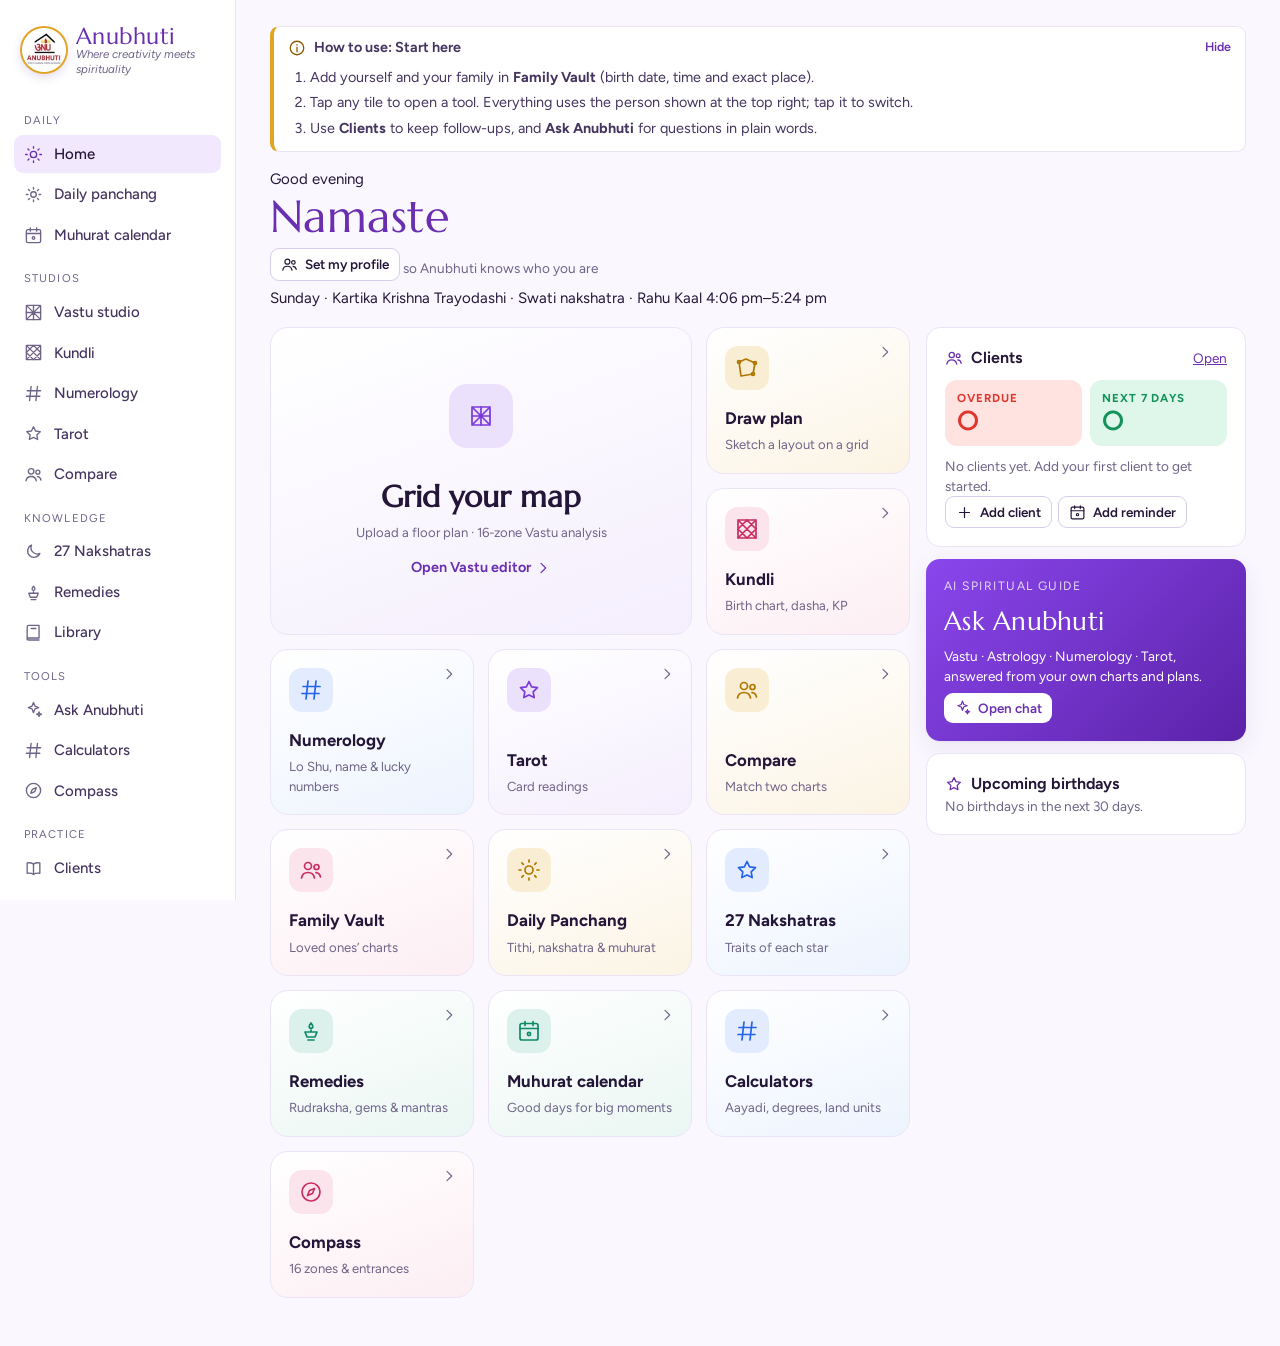
==== commit dbdf0c95: "Set my profile separately from the kundli being viewed Co-Authored-By: Claude Opus 5.5 <noreply@anth" ====
--- a/index.html
+++ b/index.html
@@ -466,6 +466,16 @@
 }
 @media (max-width: 900px) { :where(button, a, input, select, textarea, summary) { scroll-margin-top: 84px; scroll-margin-bottom: 100px; } }
 
+.saved-strip { display: flex; gap: 8px; overflow-x: auto; padding: 2px 2px 10px; margin: -4px 0 12px; }
+.saved-k { display: flex; align-items: center; gap: 8px; padding: 6px 12px 6px 6px; border-radius: 99px; border: 1px solid var(--line); background: var(--paper); cursor: pointer; text-align: left; flex: none; }
+.saved-k b { display: block; font-size: .86rem; line-height: 1.1; }
+.saved-k small { color: var(--muted); font-size: .72rem; }
+.saved-k .avatar { width: 30px; height: 30px; font-size: .8rem; }
+.saved-k.on { border-color: var(--indigo); background: var(--indigo-soft); box-shadow: inset 0 0 0 1px var(--indigo); }
+.saved-k.new { border-style: dashed; }
+.sheet .sheet-actions { position: sticky; bottom: -20px; margin: 18px -20px -20px; padding: 12px 20px calc(12px + env(safe-area-inset-bottom, 0px)); background: var(--paper); border-top: 1px solid var(--line); z-index: 2; }
+@media (max-width: 900px) { .toast { bottom: calc(84px + env(safe-area-inset-bottom, 0px)); } }
+
 </style>
 </head>
 <body>
@@ -2242,6 +2252,7 @@
     route: 'today', views: {}, cleanup: null, chartCache: new Map(),
     settings() { return S.state.settings; },
     profiles() { return S.state.profiles; },
+    me() { const id = S.state.settings.me; return S.state.profiles.find((p) => p.id === id) || null; },
     activeProfile() { const id = S.state.settings.activeProfile; return S.state.profiles.find((p) => p.id === id) || S.state.profiles[0] || null; },
     place() { return S.state.settings.place || (app.activeProfile() && app.activeProfile().currentPlace) || DEFAULT_PLACE; },
     tz() { return app.place().tz; },
@@ -2280,7 +2291,7 @@
     $$('[data-r]').forEach((a) => { if (a.dataset.r === app.route) a.setAttribute('aria-current', 'page'); else a.removeAttribute('aria-current'); });
     const p = app.activeProfile();
     $$('.who').forEach((b) => {
-      b.innerHTML = p ? '<span class="avatar">' + esc(initials(p.name)) + '</span><span class="grow"><b style="display:block;font-size:.88rem;line-height:1.2">' + esc(p.name) + '</b><span class="tiny muted">' + esc(p.relation || 'Active profile') + '</span></span>'
+      b.innerHTML = p ? '<span class="avatar">' + esc(initials(p.name)) + '</span><span class="grow"><span class="tiny muted" style="display:block;line-height:1.1">Viewing' + (app.me() && app.me().id === p.id ? ' (you)' : '') + '</span><b style="display:block;font-size:.88rem;line-height:1.2">' + esc(p.name) + '</b></span>'
         : '<span class="avatar">+</span><span class="grow small"><b>Add a person</b></span>';
     });
     const sy = $('#sync');
@@ -2335,12 +2346,13 @@
     const isNew = !p;
     p = p ? JSON.parse(JSON.stringify(p)) : { name: '', gender: 'male', dob: '', tob: '', place: { ...DEFAULT_PLACE }, relation: '' };
     const s = sheet(
-      '<h2>' + (isNew ? 'Add a person' : 'Edit ' + esc(p.name)) + '</h2><form class="stack" id="pf" novalidate>' +
+      '<h2>' + (isNew ? 'New kundli' : 'Edit ' + esc(p.name)) + '</h2><p class="small muted" style="margin:-8px 0 12px">' + (isNew ? 'Enter the birth details once. The kundli is saved with the relation, so you can open it any time from Kundli or the Family Vault.' : 'Changes are saved to this person’s kundli.') + '</p><form class="stack" id="pf" novalidate>' +
       '<label class="field"><span>Full name (as you use it)</span><input class="input" id="pf-name" required autocomplete="off" value="' + esc(p.name) + '" placeholder="e.g. Ananya Rao"></label>' +
-      '<div class="grid g2"><label class="field"><span>Relation</span><input class="input" id="pf-rel" value="' + esc(p.relation || '') + '" placeholder="Self, Mother, Son…"></label>' +
+      '<div class="grid g2"><label class="field"><span>Relation</span><input class="input" id="pf-rel" list="pf-rel-opts" value="' + esc(p.relation || '') + '" placeholder="Choose or type"><datalist id="pf-rel-opts">' + ['Self', 'Spouse', 'Husband', 'Wife', 'Mother', 'Father', 'Son', 'Daughter', 'Brother', 'Sister', 'Grandmother', 'Grandfather', 'Friend', 'Client', 'Prospective match'].map((r) => '<option value="' + r + '"></option>').join('') + '</datalist></label>' +
       '<label class="field"><span>Gender (used for Kua)</span><select class="input" id="pf-gender"><option value="male">Male</option><option value="female">Female</option></select></label></div>' +
       '<div class="grid g2"><label class="field"><span>Date of birth</span><input class="input" type="date" id="pf-dob" required value="' + esc(p.dob) + '"></label>' +
       '<label class="field"><span>Time of birth (to the second if known)</span><input class="input" type="time" step="1" id="pf-tob" value="' + esc(p.tobUnknown ? '' : p.tob) + '"></label></div>' +
+      '<label class="check" style="background:var(--indigo-soft);padding:8px 10px;border-radius:9px"><input type="checkbox" id="pf-me" ' + (p.id && S.state.settings.me === p.id ? 'checked' : '') + '> <span><b>This is me</b> <span class="small muted">(set as my profile; Home and daily guidance will use it)</span></span></label>' +
       '<label class="check"><input type="checkbox" id="pf-unk" ' + (p.tobUnknown ? 'checked' : '') + '> I don’t know the birth time (uses 12:00; lagna and houses will be unreliable)</label>' +
       '<label class="field combo"><span>Place of birth (town, area, district, state)</span><input class="input" id="pf-place" autocomplete="off" value="' + esc(p.place.name || '') + '" placeholder="e.g. Andheri West, Mumbai or a village name"></label>' +
       '<div class="row" style="gap:6px"><button type="button" class="btn sm accent" id="pf-find">' + icon('search') + 'Find exact location</button><button type="button" class="btn sm" id="pf-here">' + icon('pin') + 'Use my current location</button></div><div id="pf-res" class="stack-sm"></div>' +
@@ -2348,7 +2360,7 @@
       '<p class="note">For the most accurate kundli, use “Find exact location” for the actual birthplace (not just the nearest city). Coordinates can be decimals or degrees-minutes-seconds. Births in India between 1 Sep 1942 and 15 Oct 1945 used war time (UTC+6:30); Anubhuti applies it automatically.</p>' +
       '<label class="field"><span>Rituals and remedies to remember (optional)</span><textarea class="input" id="pf-rit" rows="2" placeholder="e.g. Monday Shiva abhishek; wears pearl">' + esc(p.rituals || '') + '</textarea></label>' +
       '<p class="tiny" style="color:var(--bad)" id="pf-err" hidden></p>' +
-      '<div class="sheet-actions">' + (isNew ? '' : '<button type="button" class="btn danger" data-del style="margin-right:auto">' + icon('trash') + 'Delete</button>') + '<button type="button" class="btn" data-close>Cancel</button><button class="btn primary" type="submit">' + (isNew ? 'Add person' : 'Save') + '</button></div></form>');
+      '<div class="sheet-actions">' + (isNew ? '' : '<button type="button" class="btn danger" data-del style="margin-right:auto">' + icon('trash') + 'Delete</button>') + '<button type="button" class="btn" data-close>Cancel</button><button class="btn primary" type="submit">' + icon('check') + (isNew ? 'Save kundli' : 'Save changes') + '</button></div></form>');
     const f = s.el;
     $('#pf-gender', f).value = p.gender === 'female' ? 'female' : 'male';
     const fill = (pl) => { $('#pf-place', f).value = pl.name; $('#pf-lat', f).value = (+pl.lat).toFixed(4); $('#pf-lon', f).value = (+pl.lon).toFixed(4); if (pl.tz != null && isFinite(pl.tz)) $('#pf-tz', f).value = pl.tz; $('#pf-res', f).innerHTML = '<div class="small" style="color:var(--good)">' + icon('check') + ' Using ' + esc(pl.name) + ' (' + (+pl.lat).toFixed(4) + ', ' + (+pl.lon).toFixed(4) + (pl.tz != null ? ', UTC' + (pl.tz >= 0 ? '+' : '') + pl.tz : '') + ')</div>'; };
@@ -2383,11 +2395,13 @@
       const inIndia = lat > 6 && lat < 37.5 && lon > 68 && lon < 97.5;
       if (inIndia && tz === 5.5 && dob >= '1942-09-01' && dob <= '1945-10-14') { tz = 6.5; toast('Birth during Indian war time: using UTC+6:30'); }
       const msg = !name ? 'Enter a name.' : !/^\d{4}-\d{2}-\d{2}$/.test(dob) ? 'Enter the date of birth.' : !unk && !tob ? 'Enter the birth time, or tick “I don’t know the birth time”.' : !(Math.abs(lat) <= 90 && Math.abs(lon) <= 180 && Math.abs(tz) <= 14) ? 'Check the latitude, longitude and UTC offset.' : '';
-      if (msg) { err.textContent = msg; err.hidden = false; return; }
+      if (msg) { err.textContent = msg; err.hidden = false; err.scrollIntoView({ block: 'center', behavior: 'smooth' }); toast(msg); const fld = !name ? '#pf-name' : !/^\d{4}-\d{2}-\d{2}$/.test(dob) ? '#pf-dob' : !unk && !tob ? '#pf-tob' : '#pf-lat'; const fe = $(fld, f); fe && fe.focus(); return; }
       Object.assign(p, { name, dob, tob: unk ? '12:00' : tob, tobUnknown: unk, gender: $('#pf-gender', f).value, relation: $('#pf-rel', f).value.trim(), rituals: $('#pf-rit', f).value.trim(), place: { name: $('#pf-place', f).value.trim() || lat.toFixed(2) + ', ' + lon.toFixed(2), lat, lon, tz } });
       const saved = S.saveProfile(p);
+      const isMe = $('#pf-me', f).checked || (/^self$/i.test(p.relation) && !S.state.settings.me);
+      if (isMe) S.saveSettings({ me: saved.id }); else if (S.state.settings.me === saved.id && !$('#pf-me', f).checked) S.saveSettings({ me: null });
       if (isNew || !S.state.settings.activeProfile) S.saveSettings({ activeProfile: saved.id });
-      s.close(); toast(isNew ? name + ' added' : 'Saved');
+      s.close(); toast((isNew ? 'Kundli saved: ' : 'Updated: ') + name + (p.relation ? ' (' + p.relation + ')' : '') + (isMe ? ' · set as your profile' : ''), 4000);
       after && after(saved);
     });
   }
@@ -2463,6 +2477,7 @@
         '<div class="field"><span>Kundli style</span><div class="seg" id="cstyle">' + [['north', 'North Indian'], ['south', 'South Indian']].map(([v, l]) => '<button data-v="' + v + '" aria-pressed="' + ((st.chartStyle || 'north') === v) + '">' + l + '</button>').join('') + '</div></div>' +
         '<div class="field"><span>Rahu / Ketu</span><div class="seg" id="node"><button data-v="mean" aria-pressed="' + ((st.node || 'mean') === 'mean') + '">Mean node</button><button data-v="true" aria-pressed="' + (st.node === 'true') + '">True node</button></div><span class="small muted">Most Indian panchangs use the mean node; KP and some software use the true node.</span></div>' +
         '<div class="field"><span>Clock</span><div class="seg" id="clock"><button data-v="12" aria-pressed="' + !st.h24 + '">12-hour</button><button data-v="24" aria-pressed="' + !!st.h24 + '">24-hour</button></div></div></div>' +
+        '<div class="card stack"><h3>My profile</h3><p class="small muted">Who is using this app? Home greets you and daily guidance uses your chart. Viewing someone else’s kundli does not change this.</p><select class="input" id="me-sel"><option value="">Not set</option>' + app.profiles().map((x) => '<option value="' + x.id + '"' + (st.me === x.id ? ' selected' : '') + '>' + esc(x.name) + (x.relation ? ' (' + esc(x.relation) + ')' : '') + '</option>').join('') + '</select><button class="btn sm" type="button" data-act-add>' + icon('plus') + 'Add my details</button></div>' +
         '<div class="card stack"><h3>Branding on reports</h3><label class="field"><span>Name printed on Kundli and Vastu reports</span><input class="input" id="cons" value="' + esc(st.consultant == null ? 'Vastu Acharya Rashmi Pathre' : st.consultant) + '" placeholder="Leave empty for no name"></label><p class="small muted">Reports show “Prepared with Anubhuti by …”.</p></div>' +
         '<div class="card stack"><h3>Your location</h3><p class="small muted">Used for Today’s panchang, Rahu Kaal, choghadiya and the calendar.</p><label class="field combo"><span>City</span><input class="input" id="loc" autocomplete="off" value="' + esc(pl.name) + '"></label><p class="small mono muted" id="loc-meta">' + pl.lat.toFixed(2) + ', ' + pl.lon.toFixed(2) + ' · UTC' + (pl.tz >= 0 ? '+' : '') + pl.tz + '</p></div>' +
         '<div class="card stack"><h3>Ask Anubhuti</h3><div class="field"><span>Answer depth</span><div class="seg" id="depth">' + [['quick', 'Fast'], ['default', 'Balanced'], ['complex', 'Deep']].map(([v, l]) => '<button data-v="' + v + '" aria-pressed="' + ((st.depth || 'default') === v) + '">' + l + '</button>').join('') + '</div></div><p class="small muted">Ask Anubhuti runs on your own Claude account when this page is open in Claude. Deep answers take longer.</p>' +
@@ -2476,6 +2491,7 @@
       seg('node', (v) => { S.saveSettings({ node: v }); toast(v === 'true' ? 'Using the true node' : 'Using the mean node'); });
       seg('depth', (v) => S.saveSettings({ depth: v }));
       $('#speak', el).addEventListener('change', (e) => S.saveSettings({ autoSpeak: e.target.checked }));
+      $('#me-sel', el).addEventListener('change', (e) => { S.saveSettings({ me: e.target.value || null }); toast(e.target.value ? 'Your profile is set' : 'Profile cleared'); });
       $('#cons', el).addEventListener('change', (e) => { S.saveSettings({ consultant: e.target.value.trim() }); toast('Saved'); });
       placePicker($('#loc', el), (p) => { S.saveSettings({ place: p }); $('#loc-meta', el).textContent = p.lat.toFixed(2) + ', ' + p.lon.toFixed(2) + ' · UTC' + (p.tz >= 0 ? '+' : '') + p.tz; toast('Location set to ' + p.name); });
       $('#bk-dl', el).addEventListener('click', async () => {
@@ -2677,7 +2693,7 @@
           stat('Karana', pc.karana.name, 'till ' + app.time(pc.karana.ends, tz)) +
           stat('Moon · Sun', D.SIGNS[pc.moonSign].sa, 'Sun in ' + D.SIGNS[pc.sunSign].sa) + '</div>' +
           '<hr class="sep">' + timeline(pc, tz) + '</div>' +
-          personal(app.activeProfile(), pc, now) + '</div>' +
+          personal(app.me() || app.activeProfile(), pc, now) + '</div>' +
           '<div class="grid g2" style="margin-top:16px">' +
           '<div class="card"><div class="card-head"><h3>Choghadiya</h3><span class="small muted">' + (nowChog ? 'Now: <b>' + nowChog.name + '</b>' : '') + (nowHora ? ' · Hora of <b>' + nowHora.lord + '</b>' : '') + '</span></div>' +
           (P ? '<h4 style="margin-bottom:6px">Day</h4><div class="chog">' + P.chogDay.map((c) => chogCell(c, now, tz)).join('') + '</div><h4 style="margin:12px 0 6px">Night</h4><div class="chog">' + P.chogNight.map((c) => chogCell(c, now, tz)).join('') + '</div>' : '<p class="muted">No sunrise at this latitude today.</p>') +
@@ -2685,7 +2701,7 @@
           '<div class="card"><div class="card-head"><h3>Hora (planetary hours)</h3><span class="small muted">Brahma muhurta ' + (P ? app.time(P.brahma.start, tz) + '–' + app.time(P.brahma.end, tz) : '—') + '</span></div>' +
           (P ? '<div class="table-wrap"><table class="t"><thead><tr><th>Day hora</th><th>Time</th><th>Night hora</th><th>Time</th></tr></thead><tbody>' + P.horas.slice(0, 12).map((h, i) => { const n = P.horas[12 + i]; return '<tr class="' + ((now >= h.start && now < h.end) || (now >= n.start && now < n.end) ? 'now' : '') + '"><td>' + h.lord + '</td><td class="num">' + app.time(h.start, tz) + '</td><td>' + n.lord + '</td><td class="num">' + app.time(n.start, tz) + '</td></tr>'; }).join('') + '</tbody></table></div>' : '') + '</div></div>' +
           '<div class="card" style="margin-top:16px"><div class="card-head"><h3>Planets now (gochar)</h3><span class="small muted">Sidereal, Lahiri · ' + (isToday ? 'live' : 'at sunrise') + '</span></div><div class="planet-strip">' +
-          D.PLANET_ORDER.map((p) => { const t = tr[p], pr = app.activeProfile(), ch = pr && app.chart(pr); const h = ch ? ((t.sign - ch.moonSign + 12) % 12) + 1 : null; return '<div title="' + p + ' at ' + A.fmtDeg(t.deg) + ' ' + D.SIGNS[t.sign].en + '"><div class="pg">' + D.PLANETS[p].sa + (t.retro && p !== 'Rahu' && p !== 'Ketu' ? ' <span class="tiny" style="color:var(--bad)">R</span>' : '') + '</div><div class="ps">' + D.SIGNS[t.sign].sa + ' ' + Math.floor(t.deg) + '°</div><div class="ps">' + D.NAKSHATRAS[t.nak].name + '</div>' + (h ? '<div class="ps">' + h + ' from Moon</div>' : '') + '</div>'; }).join('') + '</div></div>' +
+          D.PLANET_ORDER.map((p) => { const t = tr[p], pr = app.me() || app.activeProfile(), ch = pr && app.chart(pr); const h = ch ? ((t.sign - ch.moonSign + 12) % 12) + 1 : null; return '<div title="' + p + ' at ' + A.fmtDeg(t.deg) + ' ' + D.SIGNS[t.sign].en + '"><div class="pg">' + D.PLANETS[p].sa + (t.retro && p !== 'Rahu' && p !== 'Ketu' ? ' <span class="tiny" style="color:var(--bad)">R</span>' : '') + '</div><div class="ps">' + D.SIGNS[t.sign].sa + ' ' + Math.floor(t.deg) + '°</div><div class="ps">' + D.NAKSHATRAS[t.nak].name + '</div>' + (h ? '<div class="ps">' + h + ' from Moon</div>' : '') + '</div>'; }).join('') + '</div></div>' +
           '<div class="row" style="margin-top:16px"><a class="btn accent" href="#ask" data-brief>' + icon('ask') + 'Ask Anubhuti for my daily brief</a><a class="btn" href="#calendar">' + icon('calendar') + 'Find a muhurat</a></div>';
         el.querySelectorAll('[data-d]').forEach((b) => b.addEventListener('click', () => { st.date = A.addDays(st.date, +b.dataset.d); draw(); }));
         const t = el.querySelector('[data-today]'); t && t.addEventListener('click', () => { st.date = A.todayStr(app.tz()); draw(); });
@@ -2970,7 +2986,7 @@
       const draw = () => {
         const p = app.activeProfile();
         el.innerHTML = '<div class="page-head"><div><div class="kicker">Kundli</div><h1>Birth chart</h1></div>' + (p ? '<div class="row"><button class="btn" id="k-dl">' + icon('download') + 'Download report</button><a class="btn accent" href="#ask" id="k-ask">' + icon('ask') + 'Ask about this chart</a></div>' : '') + '</div>' +
-          '<div class="card" style="margin-bottom:16px">' + app.profileBar() + '</div>';
+          '<div class="card" style="margin-bottom:16px">' + app.profileBar() + '</div>' + savedStrip();
         if (!p) return;
         const ch = app.chart(p), P = ch.planets;
         const tabs = [['overview', 'Charts'], ['vargas', 'Divisional charts'], ['planets', 'Planets'], ['jaimini', 'Karakas & aspects'], ['dasha', 'Dasha'], ['yogas', 'Yogas & doshas'], ['kp', 'KP system'], ['ashtaka', 'Ashtakavarga & strength'], ['transit', 'Transits'], ['varsha', 'Varshphal'], ['lalkitab', 'Lal Kitab'], ['prashna', 'Prashna'], ['match', 'Match making']];
@@ -3107,6 +3123,12 @@
         const dl = $('#k-dl', el); dl && dl.addEventListener('click', async () => { const r = await S.download('kundli-' + p.name.replace(/\W+/g, '-').toLowerCase() + '.html', reportHtml(p, ch), 'text/html'); if (r === 'saved') toast('Report saved'); else if (r === 'unavailable') toast('Downloads are not available in this view.'); });
         const ak = $('#k-ask', el); ak && ak.addEventListener('click', () => lsSet('askPreset', 'chart'));
       };
+      const savedStrip = () => {
+        const ps = app.profiles(), cur = app.activeProfile();
+        if (!ps.length) return '';
+        return '<div class="saved-strip" aria-label="Saved kundlis"><span class="tiny muted" style="align-self:center;white-space:nowrap">Saved kundlis (' + ps.length + ')</span>' + ps.map((x) => '<button class="saved-k' + (cur && cur.id === x.id ? ' on' : '') + '" data-pick="' + x.id + '"><span class="avatar">' + esc(D.ui.initials(x.name)) + '</span><span><b>' + esc(x.name.split(' ')[0]) + '</b><small>' + esc(x.relation || 'No relation') + '</small></span></button>').join('') + '<button class="saved-k new" data-act-add><span class="avatar">+</span><span><b>New kundli</b><small>Enter details</small></span></button></div>';
+      };
+      el.addEventListener('click', (e) => { const b = e.target.closest('[data-pick]'); if (b) { S.saveSettings({ activeProfile: b.dataset.pick }); } });
       const fact = (l, v, s) => '<div class="card"><div class="stat"><span class="label">' + l + '</span><span class="value">' + esc(v) + '</span><span class="sub">' + esc(s) + '</span></div></div>';
       const yogaRow = (y) => '<div class="yoga"><span class="dot-q ' + (y.present ? (y.kind === 'good' ? 'good' : 'bad') : 'neutral') + '" style="margin-top:7px;' + (y.present ? '' : 'opacity:.35') + '"></span><div><b>' + esc(y.name) + '</b><div class="small muted">' + esc(y.why) + '</div></div></div>';
       draw();
@@ -4244,7 +4266,7 @@
     onData() {},
     render(el) {
       const caps = S.caps;
-      const p = app.activeProfile();
+      const p = app.activeProfile(), meP = app.me();
       let history = lsGet('askHistory', []);
       const ctxOn = Object.assign({ chart: true, num: true, vastu: false, today: true, image: false }, lsGet('askCtx', {}));
       let ctl = null, busy = false;
@@ -4275,7 +4297,7 @@
         return '<div class="msg bot" data-i="' + i + '"><div class="body">' + md(m.content) + '</div>' + (m.tools && m.tools.length ? '<div class="tools-used">Checked: ' + esc(m.tools.join(', ')) + '</div>' : '') + '<div class="row" style="gap:4px;margin-top:6px"><button class="btn sm ghost" data-copy="' + i + '">' + icon('copy') + 'Copy</button>' + (caps.tts ? '<button class="btn sm ghost" data-speak="' + i + '">' + icon('speaker') + 'Listen</button>' : '') + '</div></div>';
       }
       function drawChat() {
-        chat.innerHTML = history.length ? history.map(bubble).join('') : '<div class="card empty" style="margin-top:8px">' + icon('ask') + '<div><h3>Namaste' + (p ? ', ' + esc(p.name.split(' ')[0]) : '') + '</h3><p>Pick a suggestion below or ask your own question.</p></div></div>';
+        chat.innerHTML = history.length ? history.map(bubble).join('') : '<div class="card empty" style="margin-top:8px">' + icon('ask') + '<div><h3>Namaste' + (meP ? ', ' + esc(meP.name.split(' ')[0]) : '') + '</h3><p>Pick a suggestion below or ask your own question.</p></div></div>';
         $('#sugg', el).hidden = history.length > 0;
       }
       drawChat();
@@ -4298,6 +4320,7 @@
         if (ctxOn.today) parts.push(todayText());
         if (ctxOn.vastu && vastuProj()) parts.push('VASTU PLAN:\n' + D.vastuView.summaryText(vastuProj()));
         if (!pr) parts.push('No person is saved yet; if the question needs a chart, ask for birth date, time and place.');
+        parts.push('The app user (me) is ' + (app.me() ? app.me().name : 'not set') + '; the chart being viewed is ' + (pr ? pr.name : 'none') + '.');
         parts.push('Saved people: ' + (app.profiles().map((x) => x.name + (x.relation ? ' (' + x.relation + ')' : '')).join(', ') || 'none') + '. Today is ' + A.todayStr(app.tz()) + '.');
         return 'DATA (computed by the app):\n' + parts.join('\n\n');
       }
@@ -4437,11 +4460,19 @@
     return { diff, overdue: !r.done && diff < 0, soon: !r.done && diff >= 0 && diff <= 7 };
   }
 
+  function setMe() {
+    const ps = app.profiles();
+    if (!ps.length) return app.editProfile(null, (saved) => S.saveSettings({ me: saved.id }));
+    const sh = sheet('<h2>Which one is you?</h2><p class="small muted" style="margin:-8px 0 12px">Home greets you and daily guidance uses your chart. Other kundlis stay saved for viewing.</p><div class="stack-sm">' + ps.map((x) => '<button class="who" data-me="' + x.id + '"><span class="avatar">' + esc(initials(x.name)) + '</span><span class="grow"><b>' + esc(x.name) + '</b><br><span class="tiny muted">' + esc(x.relation || '') + '</span></span></button>').join('') + '</div><div class="sheet-actions"><button class="btn" data-close>Cancel</button><button class="btn primary" data-newme>' + icon('plus') + 'I’m not listed: add me</button></div>');
+    sh.el.addEventListener('click', (e) => { const b = e.target.closest('[data-me]'); if (b) { S.saveSettings({ me: b.dataset.me }); sh.close(); toast('Your profile is set'); } if (e.target.closest('[data-newme]')) { sh.close(); app.editProfile(null, (saved) => S.saveSettings({ me: saved.id })); } });
+  }
+  app.setMe = setMe;
+
   /* ---------- Home ---------- */
   app.views.home = {
     render(el) {
       const draw = () => {
-        const p = app.activeProfile(), pl = app.place(), pc = A.panchang(A.todayStr(pl.tz), pl);
+        const p = app.me(), pl = app.place(), pc = A.panchang(A.todayStr(pl.tz), pl);
         const rem = S.state.reminders || [], over = rem.filter((r) => dueInfo(r).overdue).length, soon = rem.filter((r) => dueInfo(r).soon).length;
         const bdays = app.profiles().map((x) => ({ p: x, b: nextBirthday(x) })).filter((x) => x.b.days <= 30).sort((a, b) => a.b.days - b.b.days);
         const hr = new Date().getHours(), greet = hr < 12 ? 'Good morning' : hr < 17 ? 'Good afternoon' : 'Good evening';
@@ -4454,14 +4485,14 @@
           ['remedies', 'Remedies', 'Rudraksha, gems & mantras', 'lamp', 'mint'], ['calendar', 'Muhurat calendar', 'Good days for big moments', 'calendar', 'mint'],
           ['calc', 'Calculators', 'Aayadi, degrees, land units', 'numbers', 'sky'], ['compass', 'Compass', '16 zones & entrances', 'compass', 'rose'],
         ];
-        el.innerHTML = '<div class="home-hero"><div><div class="kicker">' + greet + '</div><h1>' + (p ? 'Namaste, ' + esc(p.name.split(' ')[0]) : 'Namaste') + '</h1><p class="lede">' + esc(pc.vara.name) + ' · ' + esc(pc.month) + ' ' + esc(pc.tithi.name) + ' · ' + esc(pc.nakshatra.name) + ' nakshatra' + (pc.periods ? ' · Rahu Kaal ' + app.time(pc.periods.rahu.start) + '–' + app.time(pc.periods.rahu.end) : '') + '</p></div></div>' +
+        el.innerHTML = '<div class="home-hero"><div><div class="kicker">' + greet + '</div><h1>' + (p ? 'Namaste, ' + esc(p.name.split(' ')[0]) : 'Namaste') + '</h1>' + (p ? '' : '<p class="small" style="margin:6px 0"><button class="btn sm" data-h="me">' + icon('people') + 'Set my profile</button> <span class="muted">so Anubhuti knows who you are</span></p>') + '<p class="lede">' + esc(pc.vara.name) + ' · ' + esc(pc.month) + ' ' + esc(pc.tithi.name) + ' · ' + esc(pc.nakshatra.name) + ' nakshatra' + (pc.periods ? ' · Rahu Kaal ' + app.time(pc.periods.rahu.start) + '–' + app.time(pc.periods.rahu.end) : '') + '</p></div></div>' +
           '<div class="home-grid"><div class="tiles">' + T.map(([r, t, sub, ic, tone, big]) => '<a class="tile tone-' + tone + (big ? ' big' : '') + '" href="#' + r.split(':')[0] + '" data-r2="' + r + '"><span class="tile-ic">' + icon(ic) + '</span><span class="tile-t">' + t + '</span><span class="tile-s">' + sub + '</span>' + (big ? '<span class="tile-cta">Open Vastu editor ' + icon('right') + '</span>' : '<span class="tile-go">' + icon('right') + '</span>') + '</a>').join('') + '</div>' +
           '<div class="stack"><div class="card side-card"><div class="row-between"><h3>' + icon('people') + ' Clients</h3><a class="small" href="#clients">Open</a></div><div class="grid g2" style="gap:8px;margin:10px 0"><div class="mini-stat bad"><span>Overdue</span><b>' + over + '</b></div><div class="mini-stat good"><span>Next 7 days</span><b>' + soon + '</b></div></div>' +
           (S.state.clients.length ? '<p class="small muted">' + S.state.clients.length + ' client' + (S.state.clients.length > 1 ? 's' : '') + ' saved.</p>' : '<p class="small muted">No clients yet. Add your first client to get started.</p>') + '<div class="row" style="gap:6px"><button class="btn sm" data-h="client">' + icon('plus') + 'Add client</button><button class="btn sm" data-h="reminder">' + icon('calendar') + 'Add reminder</button></div></div>' +
           '<a class="card ask-card" href="#ask"><span class="tiny" style="letter-spacing:.12em;opacity:.8">AI SPIRITUAL GUIDE</span><h2>Ask Anubhuti</h2><p class="small">Vastu · Astrology · Numerology · Tarot, answered from your own charts and plans.</p><span class="btn sm" style="align-self:flex-start;background:#fff;color:var(--indigo);border:0">' + icon('ask') + 'Open chat</span></a>' +
           '<div class="card side-card"><h3>' + icon('star') + ' Upcoming birthdays</h3>' + (bdays.length ? bdays.map((x) => '<div class="row-between small" style="padding:6px 0;border-bottom:1px dashed var(--line)"><span><b>' + esc(x.p.name) + '</b> turns ' + x.b.age + '</span><span class="chip ' + (x.b.days <= 3 ? 'great' : 'accent') + '">' + relWord(x.b.days) + '</span></div>').join('') : '<p class="small muted">No birthdays in the next 30 days.</p>') + '</div></div></div>';
         el.querySelectorAll('[data-r2="vastu:blank"]').forEach((a) => a.addEventListener('click', () => lsSet('vastuBlank', true)));
-        el.querySelectorAll('[data-h]').forEach((b) => b.addEventListener('click', () => (b.dataset.h === 'client' ? editClient() : editReminder())));
+        el.querySelectorAll('[data-h]').forEach((b) => b.addEventListener('click', () => (b.dataset.h === 'me' ? setMe() : b.dataset.h === 'client' ? editClient() : editReminder())));
       };
       draw(); this.onData = draw;
     },
@@ -4599,10 +4630,10 @@
           (ps.length ? (up.filter((x) => x.b.days <= 60).length ? '<div class="bday-strip">' + up.filter((x) => x.b.days <= 60).map((x) => '<div class="bday"><span class="avatar">' + esc(initials(x.p.name)) + '</span><div><b>' + esc(x.p.name.split(' ')[0]) + '</b><div class="tiny muted">turns ' + x.b.age + ' ' + relWord(x.b.days) + '</div></div></div>').join('') + '</div>' : '') +
             '<div class="people">' + ps.map((p) => {
               const ch = app.chart(p), n = N.dobNumbers(p.dob), b = nextBirthday(p);
-              return '<div class="card person' + (cur && cur.id === p.id ? ' active' : '') + '"><span class="avatar" style="width:46px;height:46px;font-size:1.05rem">' + esc(initials(p.name)) + '</span><div class="grow stack-sm"><div class="row-between"><b>' + esc(p.name) + '</b>' + (cur && cur.id === p.id ? '<span class="chip accent">Active</span>' : '') + '</div><div class="small muted">' + esc(p.relation || '') + (p.relation ? ' · ' : '') + esc(app.fmtDob(p)) + '</div>' +
+              return '<div class="card person' + (cur && cur.id === p.id ? ' active' : '') + '"><span class="avatar" style="width:46px;height:46px;font-size:1.05rem">' + esc(initials(p.name)) + '</span><div class="grow stack-sm"><div class="row-between"><b>' + esc(p.name) + '</b><span class="row" style="gap:4px">' + (app.me() && app.me().id === p.id ? '<span class="chip great">You</span>' : '') + (cur && cur.id === p.id ? '<span class="chip accent">Viewing</span>' : '') + '</span></div><div class="small muted">' + esc(p.relation || '') + (p.relation ? ' · ' : '') + esc(app.fmtDob(p)) + '</div>' +
                 '<div class="row small" style="gap:6px"><span class="chip">Lagna ' + D.SIGNS[ch.lagna].sa + '</span><span class="chip">Moon ' + D.SIGNS[ch.moonSign].sa + '</span><span class="chip">' + D.NAKSHATRAS[ch.moonNak].name + '</span><span class="chip">Mulank ' + n.mulank + '</span></div>' +
                 '<div class="small">🎂 Birthday ' + relWord(b.days) + ' (turns ' + b.age + ')</div>' + (p.rituals ? '<div class="small callout" style="padding:6px 10px"><b>Rituals:</b> ' + esc(p.rituals) + '</div>' : '') +
-                '<div class="row" style="gap:6px;margin-top:4px"><button class="btn sm" data-use="' + p.id + '" data-go="kundli">' + icon('kundli') + 'Kundli</button><button class="btn sm" data-use="' + p.id + '" data-go="varsha">' + icon('calendar') + 'Varshphal ' + new Date().getFullYear() + '</button><button class="btn sm ghost" data-use="' + p.id + '">Make active</button><button class="btn sm ghost" data-edit="' + p.id + '">' + icon('edit') + 'Edit</button></div></div></div>';
+                '<div class="row" style="gap:6px;margin-top:4px"><button class="btn sm" data-use="' + p.id + '" data-go="kundli">' + icon('kundli') + 'Kundli</button><button class="btn sm" data-use="' + p.id + '" data-go="varsha">' + icon('calendar') + 'Varshphal ' + new Date().getFullYear() + '</button><button class="btn sm ghost" data-use="' + p.id + '">View</button>' + (app.me() && app.me().id === p.id ? '' : '<button class="btn sm ghost" data-setme="' + p.id + '">' + icon('check') + 'Set as my profile</button>') + '<button class="btn sm ghost" data-edit="' + p.id + '">' + icon('edit') + 'Edit</button></div></div></div>';
             }).join('') + '</div>'
             : '<div class="card empty dashed">' + icon('people') + '<div><p>No family members yet. Tap <b>Add member</b> to save a kundli.</p></div></div>');
       };
@@ -4610,8 +4641,9 @@
       el.addEventListener('click', (e) => {
         if (e.target.closest('[data-new]')) app.editProfile();
         const u = e.target.closest('[data-use]');
-        if (u) { S.saveSettings({ activeProfile: u.dataset.use }); const g = u.dataset.go; if (g === 'kundli') { lsSet('ktab', 'overview'); app.go('kundli'); } else if (g === 'varsha') { lsSet('ktab', 'varsha'); lsSet('kyear', new Date().getFullYear()); app.go('kundli'); } else toast('Active profile changed'); }
+        if (u) { S.saveSettings({ activeProfile: u.dataset.use }); const g = u.dataset.go; if (g === 'kundli') { lsSet('ktab', 'overview'); app.go('kundli'); } else if (g === 'varsha') { lsSet('ktab', 'varsha'); lsSet('kyear', new Date().getFullYear()); app.go('kundli'); } else toast('Now viewing ' + ((app.activeProfile() || {}).name || '')); }
         const ed = e.target.closest('[data-edit]'); if (ed) app.editProfile(app.profiles().find((p) => p.id === ed.dataset.edit));
+        const sm = e.target.closest('[data-setme]'); if (sm) { S.saveSettings({ me: sm.dataset.setme }); toast('Your profile is set'); }
       });
       this.onData = draw;
     },
